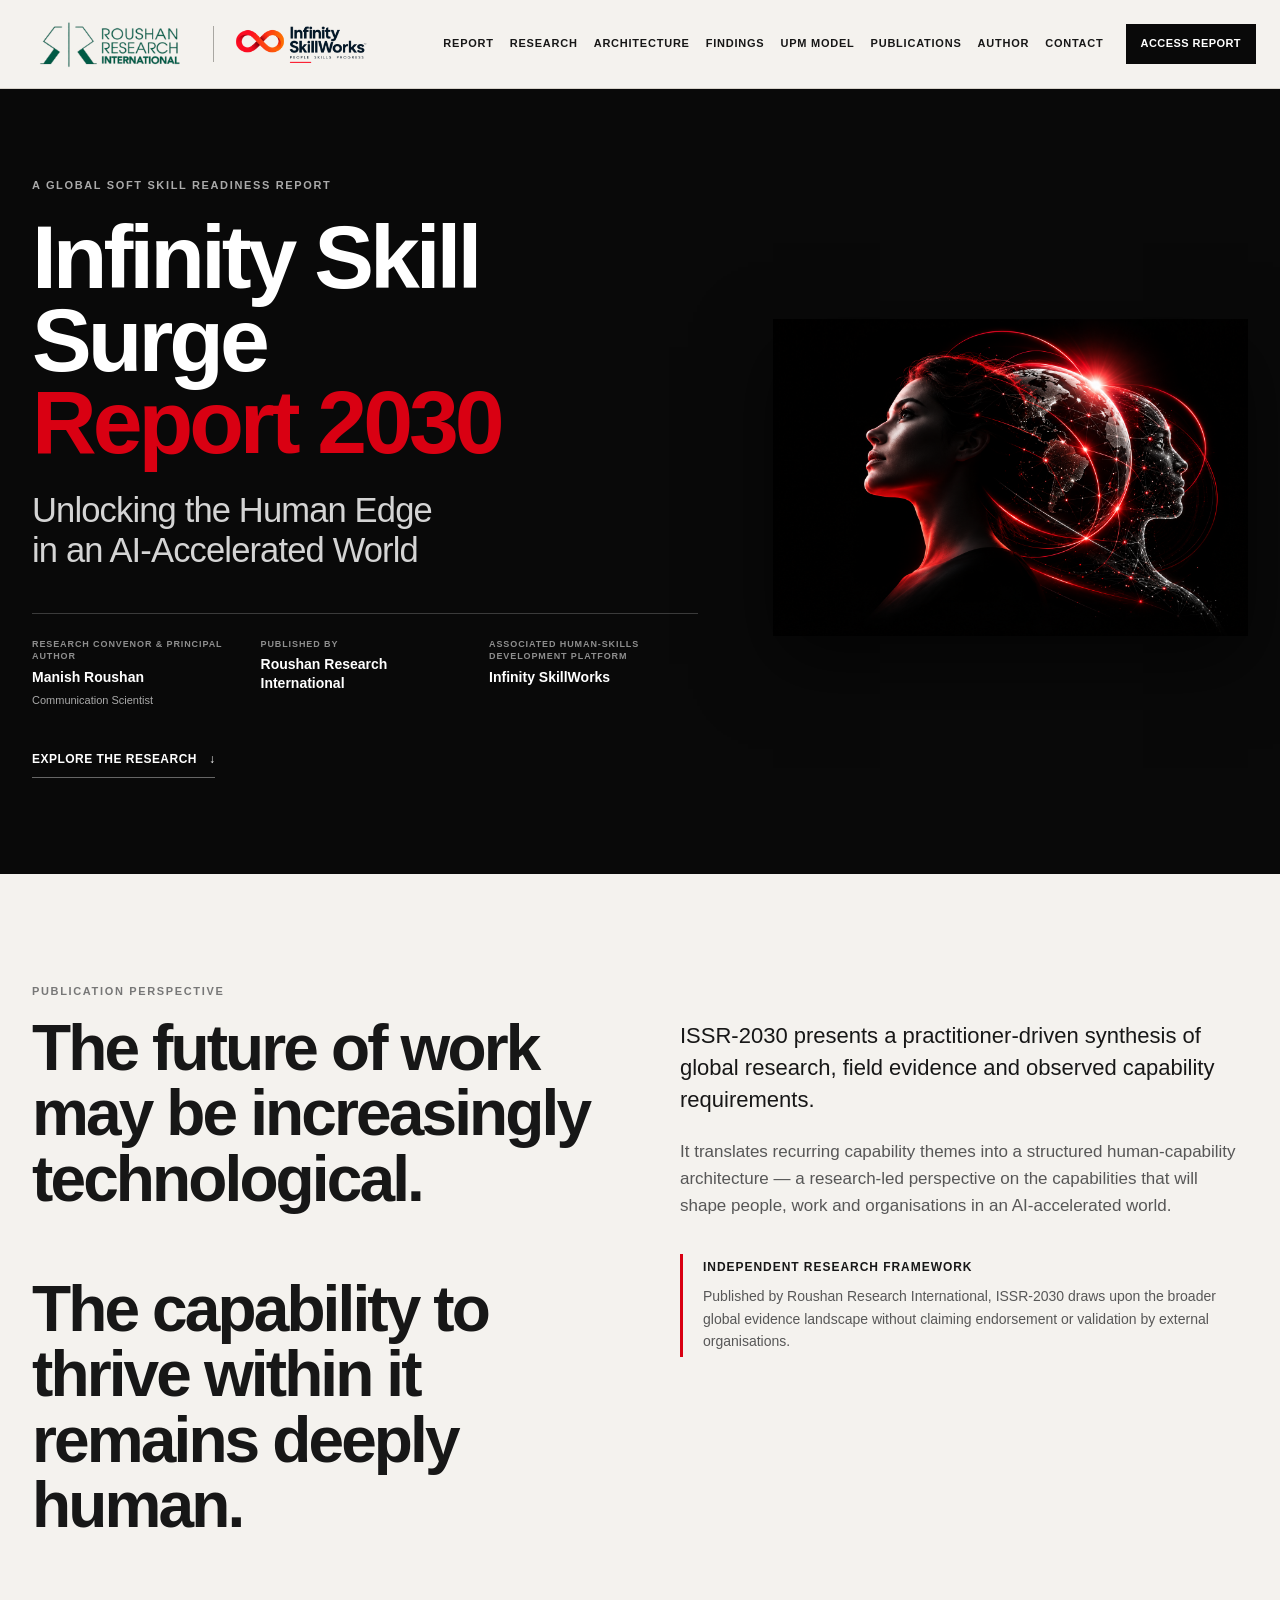
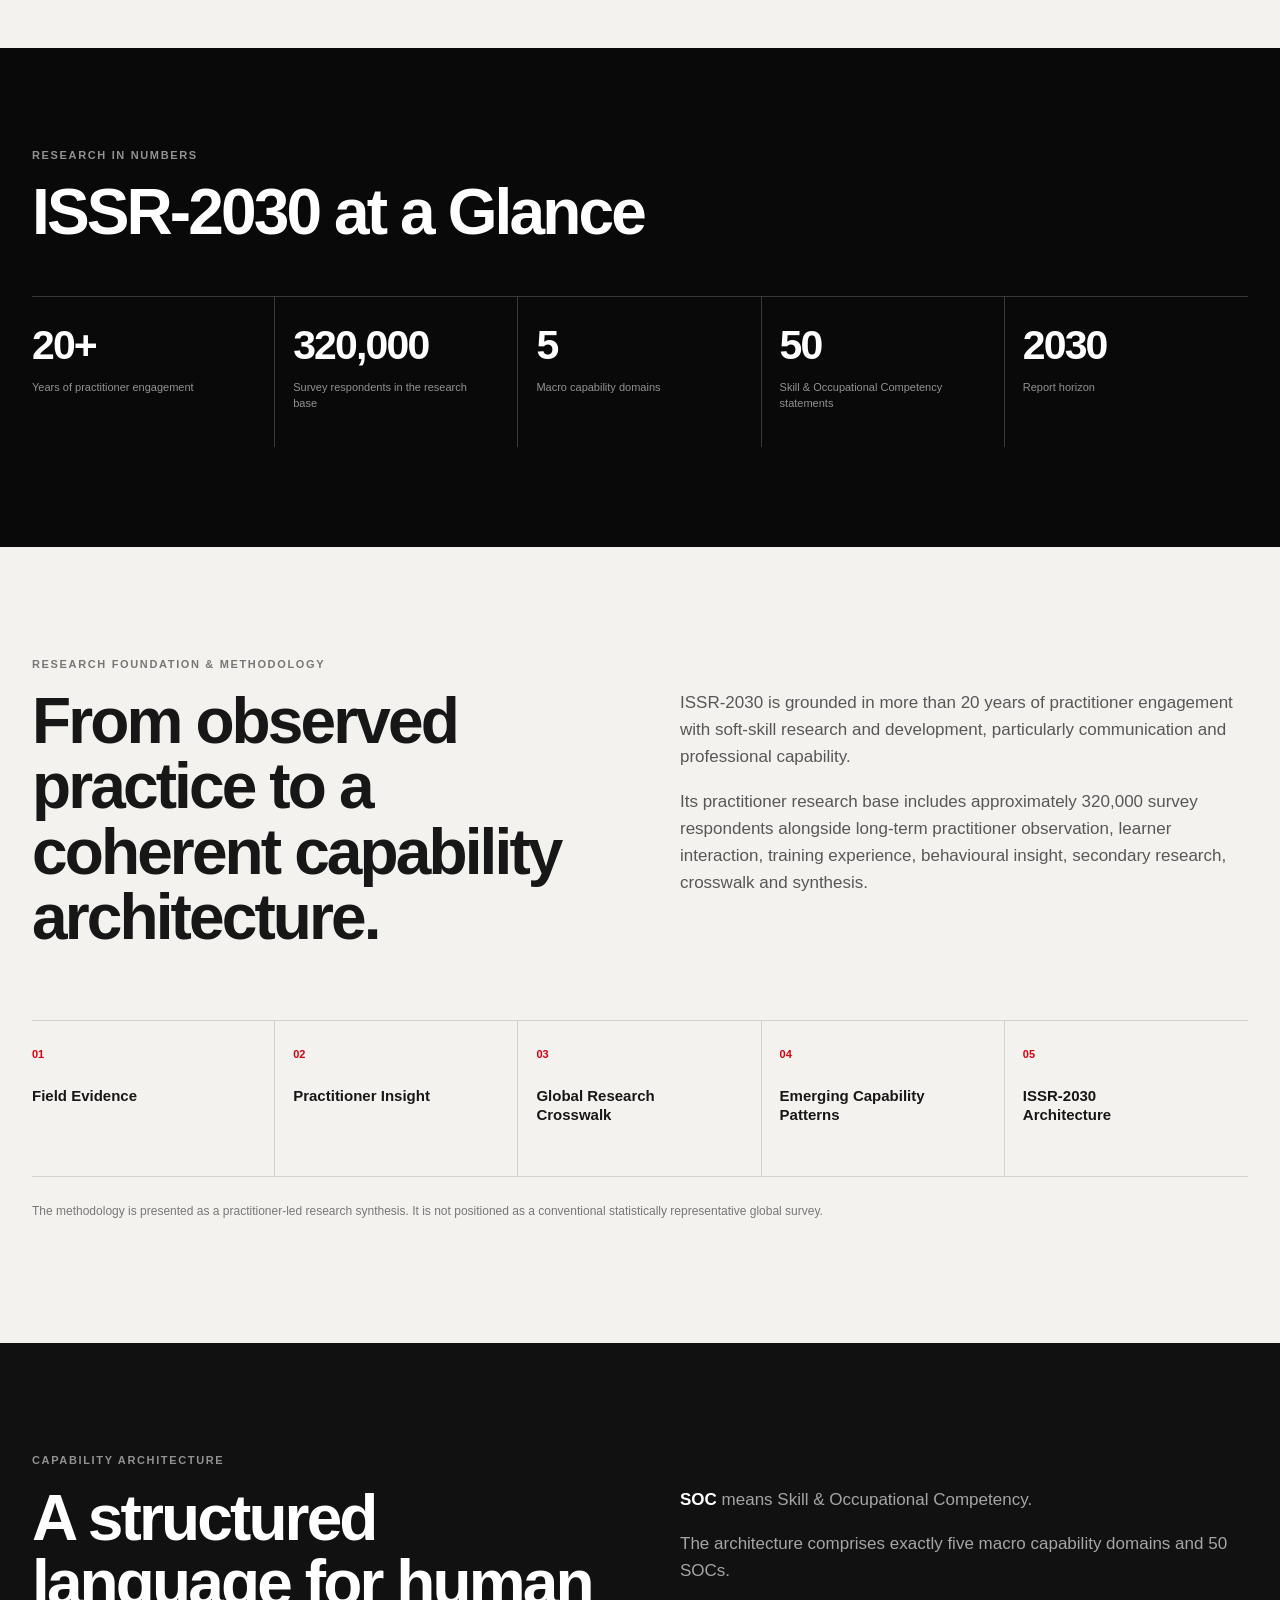
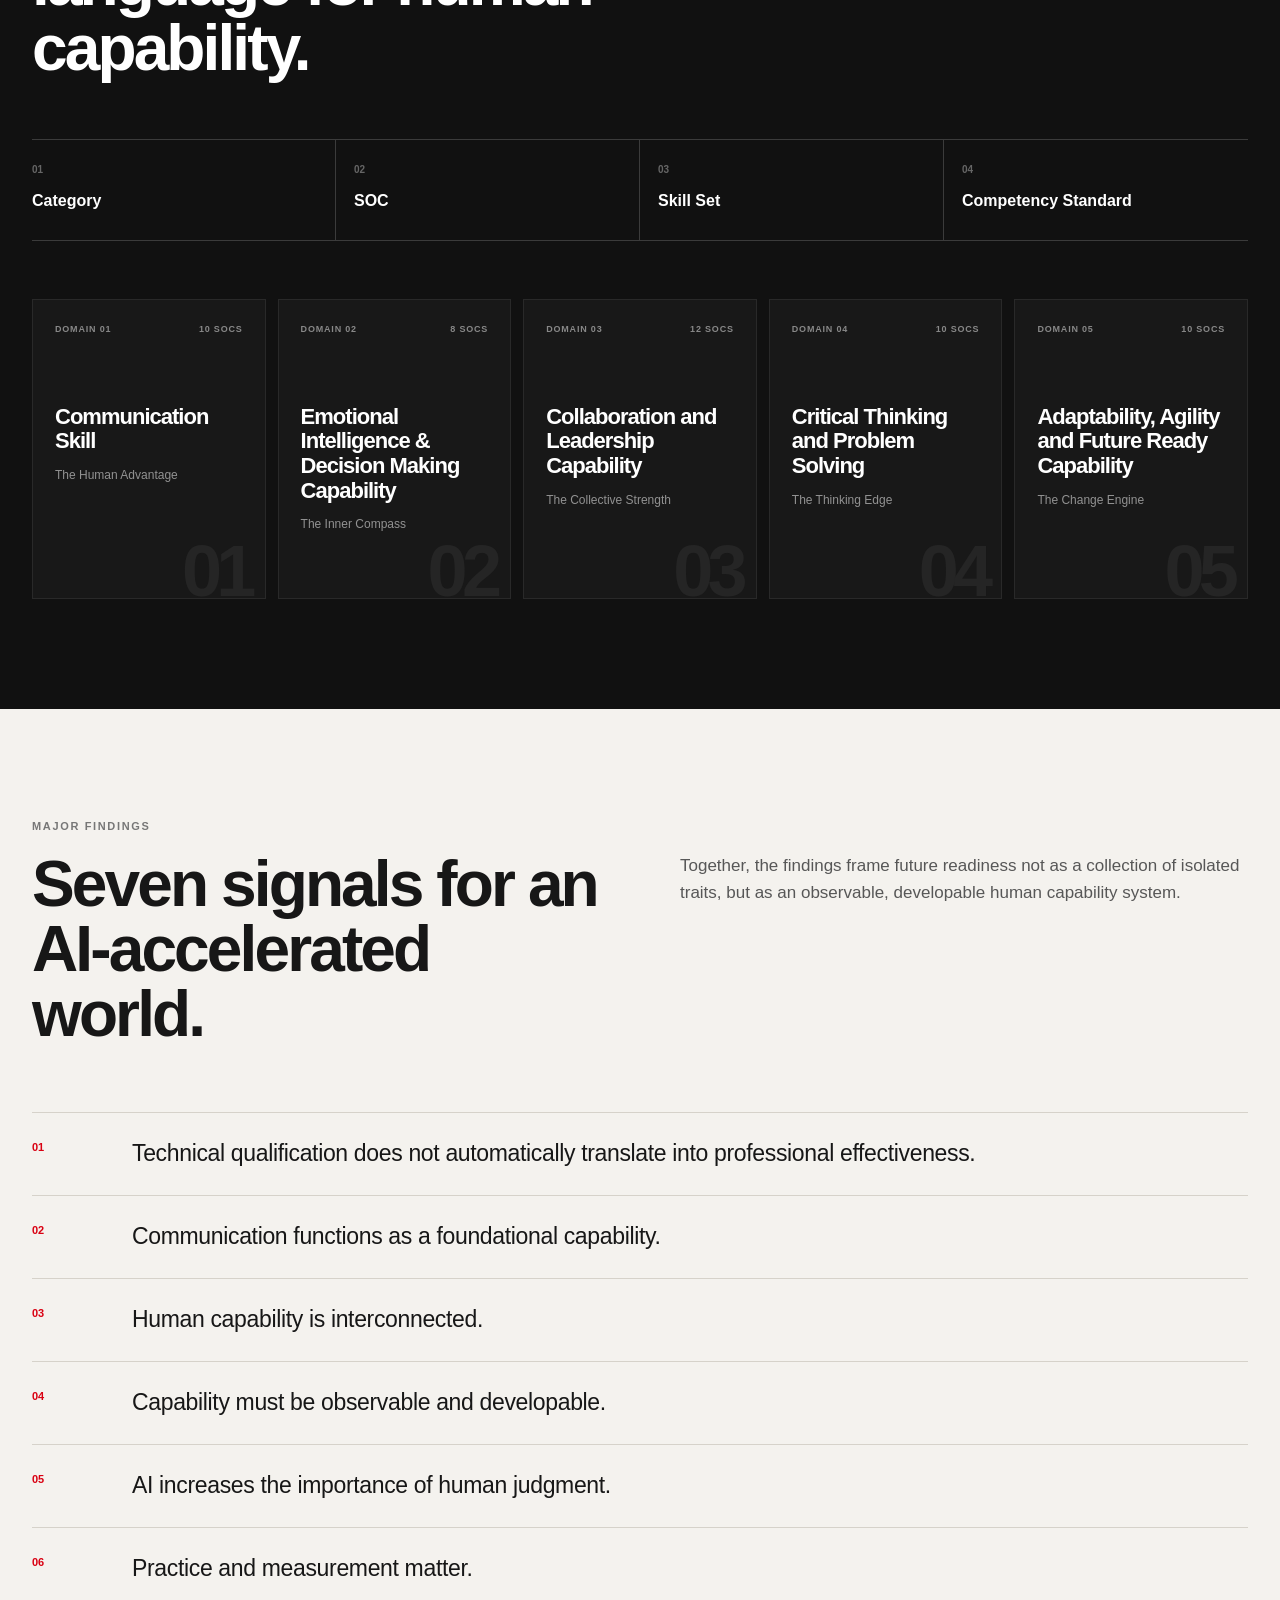
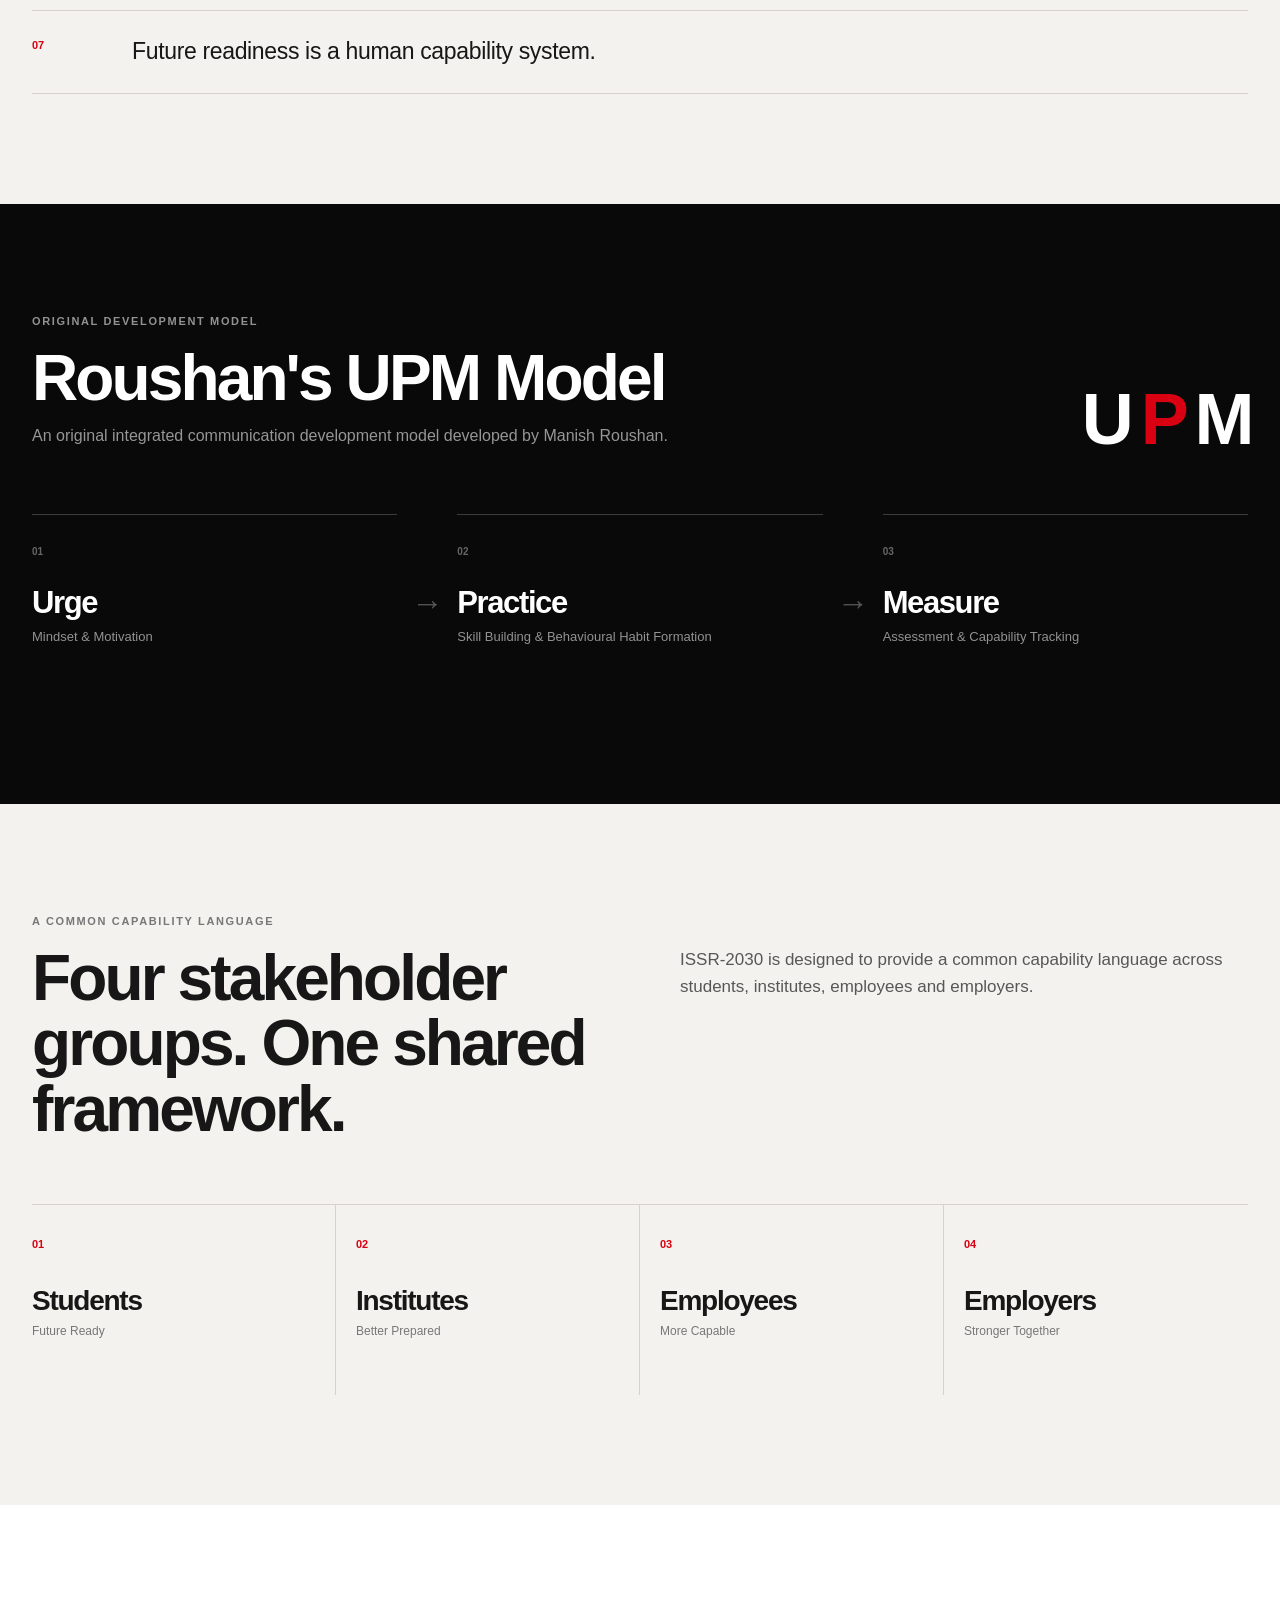
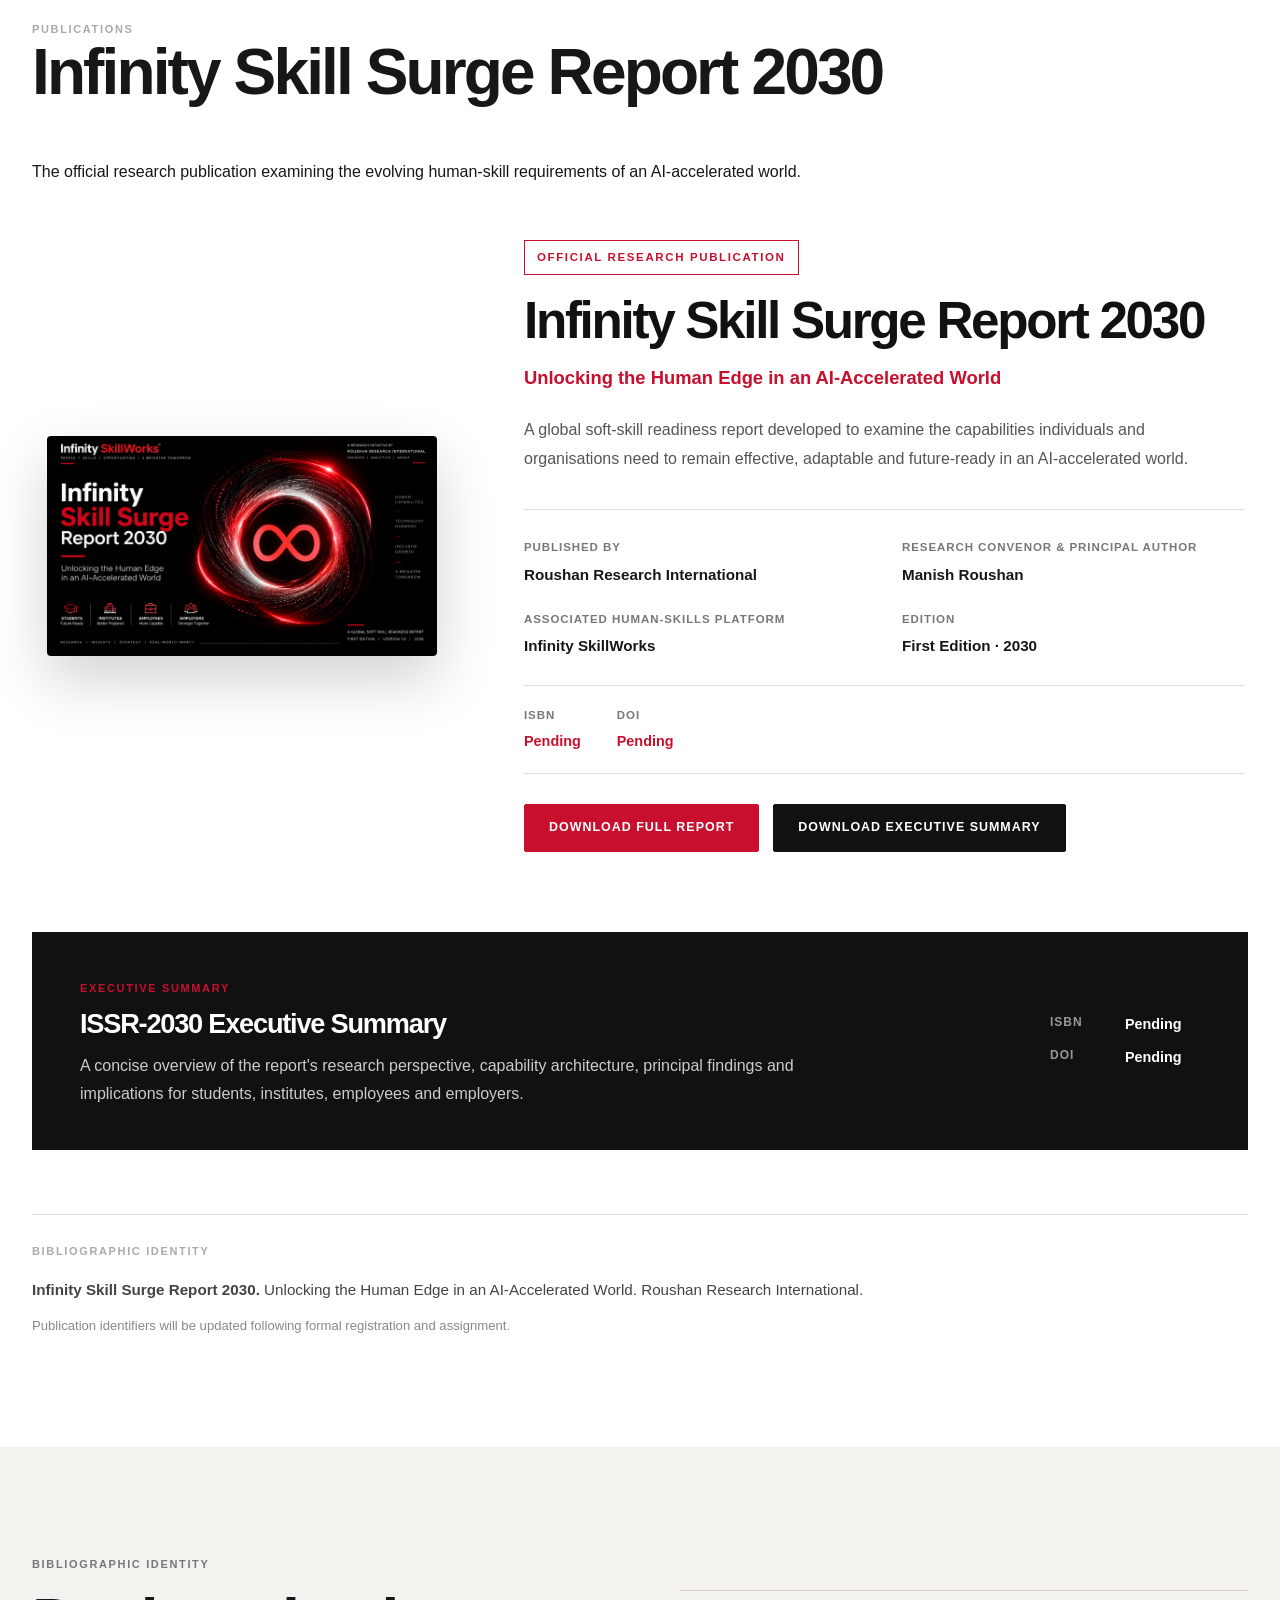
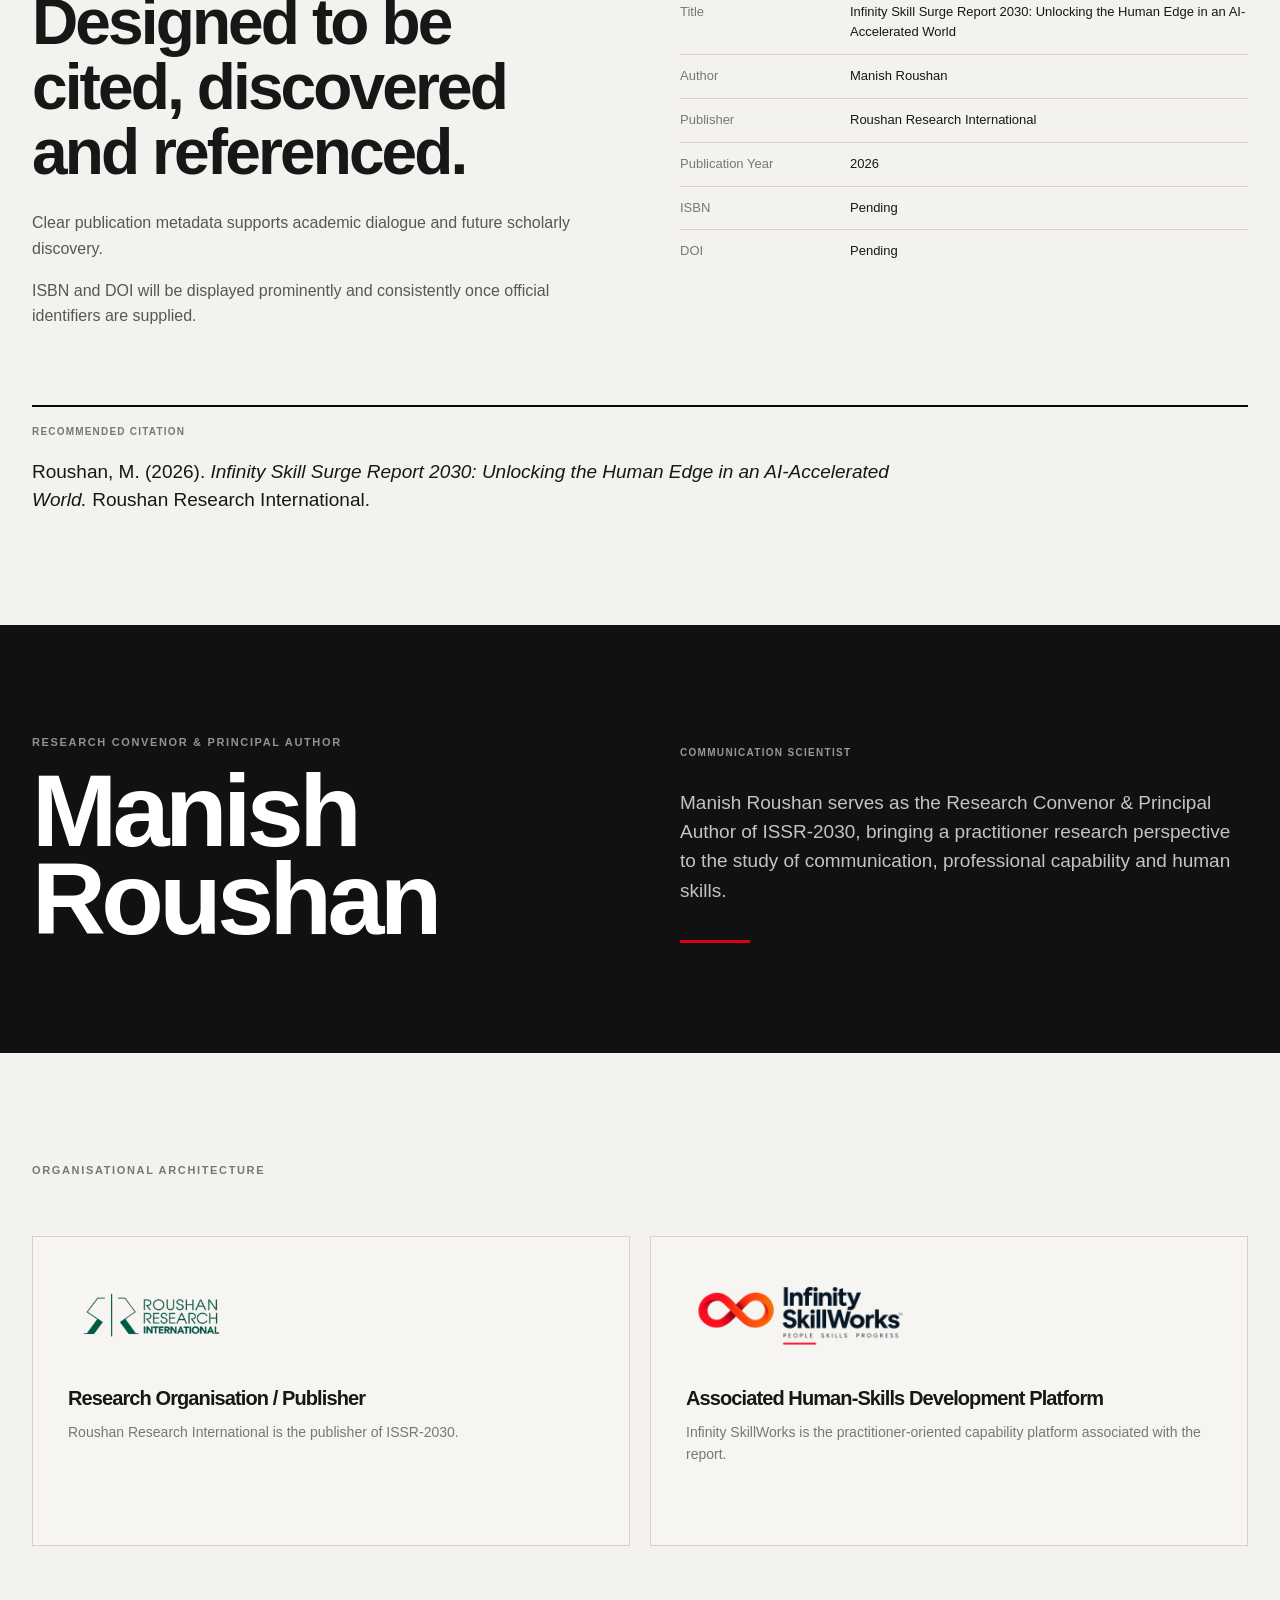
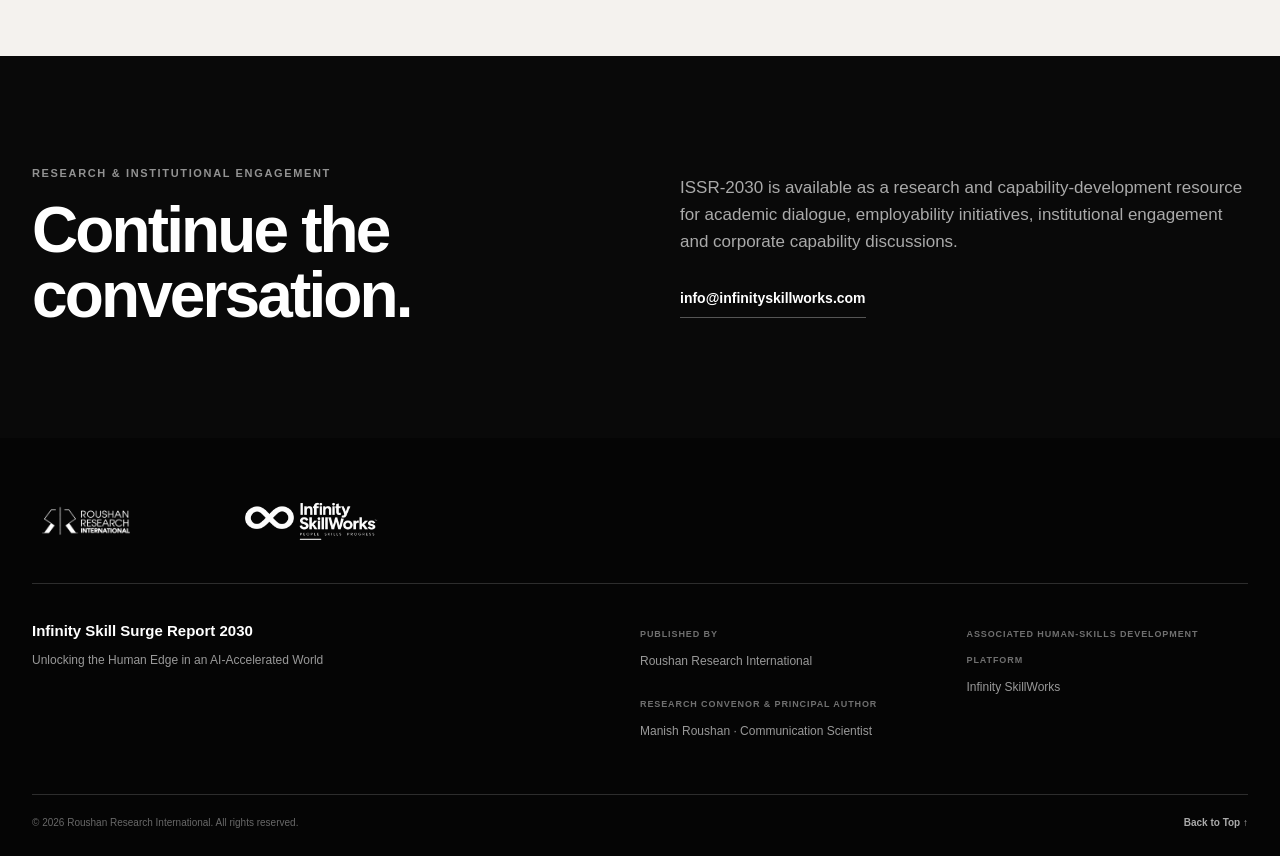
==== index.html @ 56e9a298 "Add files via upload" ====
<!DOCTYPE html>
<html lang="en">

<head>
    <meta charset="UTF-8">

    <meta name="viewport" content="width=device-width, initial-scale=1.0">

    <title>
        Infinity Skill Surge Report 2030 | Unlocking the Human Edge in an AI-Accelerated World
    </title>

    <meta
        name="description"
        content="Infinity Skill Surge Report 2030 — Unlocking the Human Edge in an AI-Accelerated World. Published by Roushan Research International."
    >

    <meta
        name="keywords"
        content="Infinity Skill Surge Report 2030, ISSR 2030, soft skills, human skills, future of work, communication skills, employability, Roushan Research International, Manish Roushan"
    >

    <meta name="author" content="Manish Roushan">
    <meta name="publisher" content="Roushan Research International">

    <!-- Canonical Publication URL -->
    <link rel="canonical" href="https://issr.rrihub.com/">

    <!-- Open Graph -->
    <meta property="og:type" content="article">

    <meta
        property="og:title"
        content="Infinity Skill Surge Report 2030"
    >

    <meta
        property="og:description"
        content="Unlocking the Human Edge in an AI-Accelerated World."
    >

    <meta
        property="og:url"
        content="https://issr.rrihub.com/"
    >

    <meta
        property="og:site_name"
        content="Infinity Skill Surge Report 2030"
    >

    <!-- Citation Metadata -->
    <meta
        name="citation_title"
        content="Infinity Skill Surge Report 2030: Unlocking the Human Edge in an AI-Accelerated World"
    >

    <meta
        name="citation_author"
        content="Roushan, Manish"
    >

    <meta
        name="citation_publisher"
        content="Roushan Research International"
    >

    <meta
        name="citation_publication_date"
        content="2026"
    >

    <meta
        name="citation_language"
        content="en"
    >

    <!-- Favicon -->
    <link rel="icon" href="favicon.png" type="image/png">

    <!-- Main stylesheet — will be created separately -->
    <link rel="stylesheet" href="styles.css">

    <!-- Schema.org Publication Metadata -->
    <script type="application/ld+json">

    {
        "@context": "https://schema.org",

        "@type": "Report",

        "name": "Infinity Skill Surge Report 2030",

        "alternateName": "ISSR-2030",

        "headline":
            "Infinity Skill Surge Report 2030: Unlocking the Human Edge in an AI-Accelerated World",

        "description":
            "A research-led perspective on the human capabilities shaping people, work and organisations in an AI-accelerated world.",

        "author": {
            "@type": "Person",
            "name": "Manish Roushan",
            "jobTitle": "Communication Scientist"
        },

        "publisher": {
            "@type": "Organization",
            "name": "Roushan Research International"
        },

        "datePublished": "2026",

        "inLanguage": "en",

        "url": "https://issr.rrihub.com/",

        "about": [
            "Human capability",
            "Soft skills",
            "Communication skills",
            "Future of work",
            "Employability",
            "Artificial intelligence",
            "Workforce capability"
        ]
    }

    </script>

</head>


<body>


<!-- =========================================================
     SITE HEADER
========================================================= -->

<header class="site-header">

    <div class="header-container">

        <!-- Brand -->
        <a href="#report" class="brand-lockup">

            <img
                src="assets/RRI-Logo.png"
                alt="Roushan Research International"
                class="brand-logo rri-logo"
            >

            <span class="brand-divider"></span>

            <img
                src="assets/Infinity-SkillWorks-Logo.png"
                alt="Infinity SkillWorks"
                class="brand-logo skillworks-logo"
            >

        </a>


        <!-- Desktop Navigation -->
        <nav class="main-navigation" aria-label="Primary navigation">

            <a href="#report">Report</a>

            <a href="#research">Research</a>

            <a href="#architecture">Architecture</a>

            <a href="#findings">Findings</a>

            <a href="#upm">UPM Model</a>

            <a href="#publications">Publications</a>

            <a href="#author">Author</a>

            <a href="#contact">Contact</a>

        </nav>


        <!-- Primary CTA -->
        <a
            href="#publications"
            class="header-button"
        >
            Access Report
        </a>


        <!-- Mobile Menu Button -->
        <button
            class="mobile-menu-button"
            type="button"
            aria-label="Open navigation"
            aria-expanded="false"
        >
            ☰
        </button>

    </div>


    <!-- Mobile Navigation -->
    <nav
        class="mobile-navigation"
        aria-label="Mobile navigation"
    >

        <a href="#report">Report</a>

        <a href="#research">Research</a>

        <a href="#architecture">Architecture</a>

        <a href="#findings">Findings</a>

        <a href="#upm">UPM Model</a>

        <a href="#publications">Publications</a>

        <a href="#author">Author</a>

        <a href="#contact">Contact</a>

    </nav>

</header>



<!-- =========================================================
     MAIN CONTENT
========================================================= -->

<main>


<!-- =========================================================
     HERO / REPORT INTRODUCTION
========================================================= -->

<section
    id="report"
    class="hero-section"
>

    <div class="container hero-container">


        <div class="hero-content">


            <p class="eyebrow">
                A Global Soft Skill Readiness Report
            </p>


            <h1>

                Infinity Skill Surge

                <span>
                    Report 2030
                </span>

            </h1>


            <p class="hero-subtitle">

                Unlocking the Human Edge
                <br>
                in an AI-Accelerated World

            </p>


            <div class="hero-information">


                <div class="hero-information-item">

                    <span>
                        Research Convenor &amp; Principal Author
                    </span>

                    <strong>
                        Manish Roushan
                    </strong>

                    <em>
                        Communication Scientist
                    </em>

                </div>


                <div class="hero-information-item">

                    <span>
                        Published by
                    </span>

                    <strong>
                        Roushan Research International
                    </strong>

                </div>


                <div class="hero-information-item">

                    <span>
                        Associated Human-Skills Development Platform
                    </span>

                    <strong>
                        Infinity SkillWorks
                    </strong>

                </div>


            </div>


            <a
                href="#abstract"
                class="hero-link"
            >
                Explore the Research
                <span>↓</span>
            </a>


        </div>


        <!-- Official Report Cover -->

        <figure class="hero-cover">

            <img 
            src="assets/ISSR-Hero-Visual.png"
            alt="Human and artificial intelligence connected through a global digital network">

            

        </figure>


    </div>

</section>



<!-- =========================================================
     PUBLICATION ABSTRACT
========================================================= -->

<section
    id="abstract"
    class="abstract-section"
>

    <div class="container">


        <p class="section-label">
            Publication Perspective
        </p>


        <div class="two-column-layout">


            <div>

                <h2>

                    The future of work may be increasingly
                    technological.

                    <br><br>

                    The capability to thrive within it
                    remains deeply human.

                </h2>

            </div>


            <div>

                <p class="lead">

                    ISSR-2030 presents a practitioner-driven
                    synthesis of global research, field evidence
                    and observed capability requirements.

                </p>


                <p>

                    It translates recurring capability themes
                    into a structured human-capability architecture —
                    a research-led perspective on the capabilities
                    that will shape people, work and organisations
                    in an AI-accelerated world.

                </p>


                <div class="independence-note">

                    <strong>
                        Independent Research Framework
                    </strong>

                    <p>

                        Published by Roushan Research International,
                        ISSR-2030 draws upon the broader global
                        evidence landscape without claiming
                        endorsement or validation by external
                        organisations.

                    </p>

                </div>


            </div>


        </div>

    </div>

</section>



<!-- =========================================================
     RESEARCH IN NUMBERS
========================================================= -->

<section class="numbers-section">

    <div class="container">


        <p class="section-label light">
            Research in Numbers
        </p>


        <h2>
            ISSR-2030 at a Glance
        </h2>


        <div class="numbers-grid">


            <div class="number-card">

                <strong>
                    20+
                </strong>

                <span>
                    Years of practitioner engagement
                </span>

            </div>


            <div class="number-card">

                <strong>
                    320,000
                </strong>

                <span>
                    Survey respondents in the research base
                </span>

            </div>


            <div class="number-card">

                <strong>
                    5
                </strong>

                <span>
                    Macro capability domains
                </span>

            </div>


            <div class="number-card">

                <strong>
                    50
                </strong>

                <span>
                    Skill &amp; Occupational Competency statements
                </span>

            </div>


            <div class="number-card">

                <strong>
                    2030
                </strong>

                <span>
                    Report horizon
                </span>

            </div>


        </div>

    </div>

</section>



<!-- =========================================================
     RESEARCH & METHODOLOGY
========================================================= -->

<section
    id="research"
    class="research-section"
>

    <div class="container">


        <p class="section-label">
            Research Foundation &amp; Methodology
        </p>


        <div class="two-column-layout">


            <div>

                <h2>

                    From observed practice
                    to a coherent
                    capability architecture.

                </h2>

            </div>


            <div>

                <p>

                    ISSR-2030 is grounded in more than 20 years
                    of practitioner engagement with soft-skill
                    research and development, particularly
                    communication and professional capability.

                </p>


                <p>

                    Its practitioner research base includes
                    approximately 320,000 survey respondents
                    alongside long-term practitioner observation,
                    learner interaction, training experience,
                    behavioural insight, secondary research,
                    crosswalk and synthesis.

                </p>

            </div>


        </div>


        <!-- Methodology Flow -->

        <ol class="methodology-flow">


            <li>

                <span>01</span>

                <strong>
                    Field Evidence
                </strong>

            </li>


            <li>

                <span>02</span>

                <strong>
                    Practitioner Insight
                </strong>

            </li>


            <li>

                <span>03</span>

                <strong>
                    Global Research Crosswalk
                </strong>

            </li>


            <li>

                <span>04</span>

                <strong>
                    Emerging Capability Patterns
                </strong>

            </li>


            <li>

                <span>05</span>

                <strong>
                    ISSR-2030 Architecture
                </strong>

            </li>


        </ol>


        <p class="methodology-note">

            The methodology is presented as a practitioner-led
            research synthesis. It is not positioned as a
            conventional statistically representative global survey.

        </p>


    </div>

</section>



<!-- =========================================================
     CAPABILITY ARCHITECTURE
========================================================= -->

<section
    id="architecture"
    class="architecture-section"
>

    <div class="container">


        <p class="section-label light">
            Capability Architecture
        </p>


        <div class="architecture-introduction">


            <div>

                <h2>
                    A structured language
                    for human capability.
                </h2>

            </div>


            <div>

                <p>

                    <strong>SOC</strong> means
                    Skill &amp; Occupational Competency.

                </p>


                <p>

                    The architecture comprises exactly
                    five macro capability domains and
                    50 SOCs.

                </p>

            </div>


        </div>


        <!-- Architecture hierarchy -->

        <div class="architecture-chain">


            <div>

                <span>01</span>

                <strong>
                    Category
                </strong>

            </div>


            <div>

                <span>02</span>

                <strong>
                    SOC
                </strong>

            </div>


            <div>

                <span>03</span>

                <strong>
                    Skill Set
                </strong>

            </div>


            <div>

                <span>04</span>

                <strong>
                    Competency Standard
                </strong>

            </div>


        </div>



        <!-- Five Macro Domains -->

        <div class="domain-grid">


            <article class="domain-card">

                <div class="domain-header">

                    <span>
                        Domain 01
                    </span>

                    <strong>
                        10 SOCs
                    </strong>

                </div>


                <h3>
                    Communication Skill
                </h3>


                <p>
                    The Human Advantage
                </p>


                <span class="domain-number">
                    01
                </span>

            </article>



            <article class="domain-card">

                <div class="domain-header">

                    <span>
                        Domain 02
                    </span>

                    <strong>
                        8 SOCs
                    </strong>

                </div>


                <h3>
                    Emotional Intelligence
                    &amp; Decision Making Capability
                </h3>


                <p>
                    The Inner Compass
                </p>


                <span class="domain-number">
                    02
                </span>

            </article>



            <article class="domain-card">

                <div class="domain-header">

                    <span>
                        Domain 03
                    </span>

                    <strong>
                        12 SOCs
                    </strong>

                </div>


                <h3>
                    Collaboration and
                    Leadership Capability
                </h3>


                <p>
                    The Collective Strength
                </p>


                <span class="domain-number">
                    03
                </span>

            </article>



            <article class="domain-card">

                <div class="domain-header">

                    <span>
                        Domain 04
                    </span>

                    <strong>
                        10 SOCs
                    </strong>

                </div>


                <h3>
                    Critical Thinking
                    and Problem Solving
                </h3>


                <p>
                    The Thinking Edge
                </p>


                <span class="domain-number">
                    04
                </span>

            </article>



            <article class="domain-card">

                <div class="domain-header">

                    <span>
                        Domain 05
                    </span>

                    <strong>
                        10 SOCs
                    </strong>

                </div>


                <h3>
                    Adaptability, Agility
                    and Future Ready Capability
                </h3>


                <p>
                    The Change Engine
                </p>


                <span class="domain-number">
                    05
                </span>

            </article>


        </div>


    </div>

</section>



<!-- =========================================================
     MAJOR FINDINGS
========================================================= -->

<section
    id="findings"
    class="findings-section"
>

    <div class="container">


        <p class="section-label">
            Major Findings
        </p>


        <div class="two-column-layout">


            <div>

                <h2>
                    Seven signals for
                    an AI-accelerated world.
                </h2>

            </div>


            <div>

                <p>

                    Together, the findings frame future readiness
                    not as a collection of isolated traits, but
                    as an observable, developable human capability
                    system.

                </p>

            </div>


        </div>


        <ol class="findings-list">


            <li>

                <span>01</span>

                <p>
                    Technical qualification does not automatically
                    translate into professional effectiveness.
                </p>

            </li>


            <li>

                <span>02</span>

                <p>
                    Communication functions as a foundational
                    capability.
                </p>

            </li>


            <li>

                <span>03</span>

                <p>
                    Human capability is interconnected.
                </p>

            </li>


            <li>

                <span>04</span>

                <p>
                    Capability must be observable and developable.
                </p>

            </li>


            <li>

                <span>05</span>

                <p>
                    AI increases the importance of human judgment.
                </p>

            </li>


            <li>

                <span>06</span>

                <p>
                    Practice and measurement matter.
                </p>

            </li>


            <li>

                <span>07</span>

                <p>
                    Future readiness is a human capability system.
                </p>

            </li>


        </ol>


    </div>

</section>



<!-- =========================================================
     ROUSHAN'S UPM MODEL
========================================================= -->

<section
    id="upm"
    class="upm-section"
>

    <div class="container">


        <p class="section-label light">
            Original Development Model
        </p>


        <div class="upm-heading">


            <div>

                <h2>
                    Roushan's UPM Model
                </h2>


                <p>

                    An original integrated communication
                    development model developed by
                    Manish Roushan.

                </p>

            </div>


            <div class="upm-wordmark">

                U
                <span>P</span>
                M

            </div>


        </div>


        <div class="upm-flow">


            <article class="upm-step">

                <span>01</span>

                <h3>
                    Urge
                </h3>

                <p>
                    Mindset &amp; Motivation
                </p>

            </article>


            <div class="upm-arrow">
                →
            </div>


            <article class="upm-step">

                <span>02</span>

                <h3>
                    Practice
                </h3>

                <p>
                    Skill Building &amp;
                    Behavioural Habit Formation
                </p>

            </article>


            <div class="upm-arrow">
                →
            </div>


            <article class="upm-step">

                <span>03</span>

                <h3>
                    Measure
                </h3>

                <p>
                    Assessment &amp;
                    Capability Tracking
                </p>

            </article>


        </div>


    </div>

</section>



<!-- =========================================================
     STAKEHOLDER GROUPS
========================================================= -->

<section class="stakeholder-section">

    <div class="container">


        <p class="section-label">
            A Common Capability Language
        </p>


        <div class="two-column-layout">


            <div>

                <h2>
                    Four stakeholder groups.
                    One shared framework.
                </h2>

            </div>


            <div>

                <p>

                    ISSR-2030 is designed to provide a common
                    capability language across students,
                    institutes, employees and employers.

                </p>

            </div>


        </div>


        <div class="stakeholder-grid">


            <div>

                <span>01</span>

                <h3>
                    Students
                </h3>

                <p>
                    Future Ready
                </p>

            </div>


            <div>

                <span>02</span>

                <h3>
                    Institutes
                </h3>

                <p>
                    Better Prepared
                </p>

            </div>


            <div>

                <span>03</span>

                <h3>
                    Employees
                </h3>

                <p>
                    More Capable
                </p>

            </div>


            <div>

                <span>04</span>

                <h3>
                    Employers
                </h3>

                <p>
                    Stronger Together
                </p>

            </div>


        </div>


    </div>

</section>



<!-- =========================================================
     PUBLICATIONS
========================================================= -->

<section class="section publications-section" id="publications">
    <div class="container">

        <div class="section-heading">
            <span class="eyebrow">PUBLICATIONS</span>
            <h2>Infinity Skill Surge Report 2030</h2>
            <p class="section-intro">
                The official research publication examining the evolving human-skill
                requirements of an AI-accelerated world.
            </p>
        </div>

        <div class="publication-feature">

            <!-- Official Report Cover -->
            <div class="publication-cover">
                <img
                    src="assets/Infinity-Skill-Surge-Report-2030-Cover.png"
                    alt="Infinity Skill Surge Report 2030 official publication cover"
                >
            </div>

            <!-- Publication Information -->
            <div class="publication-details">

                <span class="publication-status">
                    OFFICIAL RESEARCH PUBLICATION
                </span>

                <h3>
                    Infinity Skill Surge Report 2030
                </h3>

                <p class="publication-subtitle">
                    Unlocking the Human Edge in an AI-Accelerated World
                </p>

                <p>
                    A global soft-skill readiness report developed to examine
                    the capabilities individuals and organisations need to remain
                    effective, adaptable and future-ready in an AI-accelerated
                    world.
                </p>

                <div class="publication-meta">

                    <div class="publication-meta-item">
                        <span>Published by</span>
                        <strong>Roushan Research International</strong>
                    </div>

                    <div class="publication-meta-item">
                        <span>Research Convenor &amp; Principal Author</span>
                        <strong>Manish Roushan</strong>
                    </div>

                    <div class="publication-meta-item">
                        <span>Associated Human-Skills Platform</span>
                        <strong>Infinity SkillWorks</strong>
                    </div>

                    <div class="publication-meta-item">
                        <span>Edition</span>
                        <strong>First Edition · 2030</strong>
                    </div>

                </div>

                <div class="publication-identifiers">

                    <div>
                        <span>ISBN</span>
                        <strong>Pending</strong>
                    </div>

                    <div>
                        <span>DOI</span>
                        <strong>Pending</strong>
                    </div>

                </div>

                <div class="publication-actions">

                 <a href="full-report-request.html" class="btn btn-primary">
                   DOWNLOAD FULL REPORT
              </a>

                 <a href="executive-summary-access.html" class="btn btn-secondary">
                  DOWNLOAD EXECUTIVE SUMMARY
               </a>

            </div>

            </div>

        </div>

        <!-- Executive Summary -->
        <div class="publication-secondary">

            <div>
                <span class="eyebrow">EXECUTIVE SUMMARY</span>
                <h3>ISSR-2030 Executive Summary</h3>
                <p>
                    A concise overview of the report's research perspective,
                    capability architecture, principal findings and implications
                    for students, institutes, employees and employers.
                </p>
            </div>

            <div class="publication-secondary-meta">
                <span>ISBN</span>
                <strong>Pending</strong>

                <span>DOI</span>
                <strong>Pending</strong>
            </div>

        </div>

        <!-- Bibliographic Identity -->
        <div class="bibliographic-identity">

            <span class="eyebrow">BIBLIOGRAPHIC IDENTITY</span>

            <p>
                <strong>Infinity Skill Surge Report 2030.</strong>
                Unlocking the Human Edge in an AI-Accelerated World.
                Roushan Research International.
            </p>

            <p class="bibliographic-note">
                Publication identifiers will be updated following formal
                registration and assignment.
            </p>

        </div>

    </div>
</section>



<!-- =========================================================
     BIBLIOGRAPHIC IDENTITY
========================================================= -->

<section
    class="bibliographic-section"
>

    <div class="container">


        <p class="section-label">
            Bibliographic Identity
        </p>


        <div class="two-column-layout">


            <div>

                <h2>
                    Designed to be cited,
                    discovered and referenced.
                </h2>


                <p>

                    Clear publication metadata supports academic
                    dialogue and future scholarly discovery.

                </p>


                <p>

                    ISBN and DOI will be displayed prominently
                    and consistently once official identifiers
                    are supplied.

                </p>

            </div>


            <div>


                <dl class="bibliographic-data">


                    <div>

                        <dt>
                            Title
                        </dt>

                        <dd>

                            Infinity Skill Surge Report 2030:
                            Unlocking the Human Edge in an
                            AI-Accelerated World

                        </dd>

                    </div>


                    <div>

                        <dt>
                            Author
                        </dt>

                        <dd>
                            Manish Roushan
                        </dd>

                    </div>


                    <div>

                        <dt>
                            Publisher
                        </dt>

                        <dd>
                            Roushan Research International
                        </dd>

                    </div>


                    <div>

                        <dt>
                            Publication Year
                        </dt>

                        <dd>
                            2026
                        </dd>

                    </div>


                    <div>

                        <dt>
                            ISBN
                        </dt>

                        <dd>
                            Pending
                        </dd>

                    </div>


                    <div>

                        <dt>
                            DOI
                        </dt>

                        <dd>
                            Pending
                        </dd>

                    </div>


                </dl>


            </div>


        </div>


        <!-- Recommended Citation -->

        <figure class="citation-block">

            <figcaption>
                Recommended Citation
            </figcaption>


            <blockquote>

                Roushan, M. (2026).
                <em>
                    Infinity Skill Surge Report 2030:
                    Unlocking the Human Edge in an
                    AI-Accelerated World.
                </em>
                Roushan Research International.

            </blockquote>

        </figure>


    </div>

</section>



<!-- =========================================================
     AUTHOR
========================================================= -->

<section
    id="author"
    class="author-section"
>

    <div class="container">


        <div class="author-layout">


            <div>

                <p class="section-label light">
                    Research Convenor &amp;
                    Principal Author
                </p>


                <h2>
                    Manish
                    <br>
                    Roushan
                </h2>

            </div>


            <div class="author-profile">

                <span>
                    Communication Scientist
                </span>


                <p>

                    Manish Roushan serves as the Research
                    Convenor &amp; Principal Author of ISSR-2030,
                    bringing a practitioner research perspective
                    to the study of communication, professional
                    capability and human skills.

                </p>


                <div class="author-rule"></div>

            </div>


        </div>


    </div>

</section>



<!-- =========================================================
     ORGANISATIONAL ARCHITECTURE
========================================================= -->

<section
    class="organisations-section"
>

    <div class="container">


        <p class="section-label">
            Organisational Architecture
        </p>


        <div class="organisation-grid">


            <article class="organisation-card">


                <img
                    src="assets/RRI-Logo.png"
                    alt="Roushan Research International"
                >


                <h3>
                    Research Organisation / Publisher
                </h3>


                <p>

                    Roushan Research International is
                    the publisher of ISSR-2030.

                </p>


            </article>



            <article class="organisation-card">


                <img
                    src="assets/Infinity-SkillWorks-Logo.png"
                    alt="Infinity SkillWorks"
                >


                <h3>
                    Associated Human-Skills
                    Development Platform
                </h3>


                <p>

                    Infinity SkillWorks is the
                    practitioner-oriented capability
                    platform associated with the report.

                </p>


            </article>


        </div>


    </div>

</section>



<!-- =========================================================
     CONTACT
========================================================= -->

<section
    id="contact"
    class="contact-section"
>

    <div class="container">


        <div class="two-column-layout">


            <div>

                <p class="section-label light">
                    Research &amp;
                    Institutional Engagement
                </p>


                <h2>
                    Continue the conversation.
                </h2>

            </div>


            <div>

                <p>

                    ISSR-2030 is available as a research
                    and capability-development resource
                    for academic dialogue, employability
                    initiatives, institutional engagement
                    and corporate capability discussions.

                </p>


                <a
                    href="mailto:info@infinityskillworks.com"
                    class="contact-email"
                >
                    info@infinityskillworks.com
                </a>

            </div>


        </div>


    </div>

</section>


</main>



<!-- =========================================================
     FOOTER
========================================================= -->

<footer class="site-footer">

    <div class="container">


        <div class="footer-logos">


            <img
                src="assets/RRI-Logo-white.png"
                alt="Roushan Research International"
            >


            <img
                src="assets/Infinity-SkillWorks-Logo-white.png"
                alt="Infinity SkillWorks"
            >


        </div>


        <div class="footer-grid">


            <div>

                <strong>
                    Infinity Skill Surge Report 2030
                </strong>


                <p>
                    Unlocking the Human Edge in an
                    AI-Accelerated World
                </p>

            </div>


            <div>

                <span>
                    Published by
                </span>


                <p>
                    Roushan Research International
                </p>


                <span>
                    Research Convenor &amp;
                    Principal Author
                </span>


                <p>
                    Manish Roushan ·
                    Communication Scientist
                </p>

            </div>


            <div>

                <span>
                    Associated Human-Skills
                    Development Platform
                </span>


                <p>
                    Infinity SkillWorks
                </p>

            </div>


        </div>


        <div class="footer-bottom">


            <span>
                © 2026 Roushan Research International.
                All rights reserved.
            </span>


            <a href="#report">
                Back to Top ↑
            </a>


        </div>


    </div>

</footer>



<!-- =========================================================
     MINIMAL NAVIGATION SCRIPT
========================================================= -->

<script src="script.js"></script>


</body>

</html>
---- styles.css ----
/* ============================================================
   INFINITY SKILL SURGE REPORT 2030
   ISSR-2030
   Standalone Publication Website
   ============================================================ */


/* ============================================================
   01. DESIGN TOKENS
   ============================================================ */

:root {

    --black: #090909;
    --near-black: #111111;
    --charcoal: #181818;

    --white: #ffffff;
    --paper: #f4f2ee;
    --paper-dark: #ebe8e2;

    --red: #d90012;
    --red-dark: #b80010;

    --text: #171717;
    --text-soft: #575757;
    --text-muted: #777777;

    --line: #d6d2ca;
    --line-dark: #3a3a3a;

    --max-width: 1240px;

    --header-height: 82px;

    --transition:
        180ms ease;

}


/* ============================================================
   02. RESET
   ============================================================ */

*,
*::before,
*::after {

    box-sizing: border-box;

}


html {

    margin: 0;
    padding: 0;

    scroll-behavior: smooth;

    scroll-padding-top:
        calc(var(--header-height) + 20px);

}


body {

    margin: 0;
    padding: 0;

    background:
        var(--paper);

    color:
        var(--text);

    font-family:
        Arial,
        Helvetica,
        sans-serif;

    font-size:
        16px;

    line-height:
        1.6;

    -webkit-font-smoothing:
        antialiased;

    text-rendering:
        optimizeLegibility;

}


img {

    max-width: 100%;

    height: auto;

    display: block;

}


a {

    color:
        inherit;

}


button,
input,
textarea,
select {

    font:
        inherit;

}


button {

    cursor:
        pointer;

}


/* ============================================================
   03. GLOBAL CONTAINERS
   ============================================================ */

.container {

    width:
        min(
            var(--max-width),
            calc(100% - 64px)
        );

    margin:
        0 auto;

}


section {

    position:
        relative;

}


.two-column-layout {

    display:
        grid;

    grid-template-columns:
        minmax(0, 1fr)
        minmax(0, 1fr);

    gap:
        80px;

}


/* ============================================================
   04. TYPOGRAPHY
   ============================================================ */

h1,
h2,
h3,
h4 {

    margin-top:
        0;

    font-family:
        Arial,
        Helvetica,
        sans-serif;

    font-weight:
        700;

    letter-spacing:
        -0.045em;

}


h1 {

    font-size:
        clamp(
            52px,
            7vw,
            92px
        );

    line-height:
        0.92;

}


h2 {

    font-size:
        clamp(
            38px,
            5vw,
            66px
        );

    line-height:
        1.02;

}


h3 {

    font-size:
        26px;

    line-height:
        1.12;

}


p {

    margin-top:
        0;

}


.section-label {

    margin:
        0 0 18px;

    color:
        var(--text-muted);

    font-size:
        11px;

    font-weight:
        800;

    letter-spacing:
        0.15em;

    line-height:
        1.3;

    text-transform:
        uppercase;

}


.section-label.light {

    color:
        #929292;

}


.lead {

    font-size:
        22px !important;

    line-height:
        1.45;

    color:
        var(--text) !important;

}


/* ============================================================
   05. HEADER
   ============================================================ */

.site-header {

    position:
        sticky;

    top:
        0;

    z-index:
        1000;

    width:
        100%;

    background:
        rgba(
            244,
            242,
            238,
            0.97
        );

    border-bottom:
        1px solid var(--line);

    backdrop-filter:
        blur(14px);

    -webkit-backdrop-filter:
        blur(14px);

}


.header-container {

    width:
        min(
            1380px,
            calc(100% - 48px)
        );

    min-height:
        var(--header-height);

    margin:
        0 auto;

    display:
        flex;

    align-items:
        center;

    gap:
        22px;

}


.brand-lockup {

    display:
        flex;

    align-items:
        center;

    gap:
        14px;

    margin-right:
        auto;

    text-decoration:
        none;

}


.brand-logo {

    object-fit:
        contain;

}


.rri-logo {

    width:
        175px;

}


.skillworks-logo {

    width:
        145px;

}


.brand-divider {

    width:
        1px;

    height:
        36px;

    background:
        #a9a7a2;

}


.main-navigation {

    display:
        flex;

    align-items:
        center;

    gap:
        16px;

}


.main-navigation a {

    position:
        relative;

    padding:
        5px 0;

    color:
        var(--text);

    font-size:
        11px;

    font-weight:
        800;

    letter-spacing:
        0.07em;

    text-decoration:
        none;

    text-transform:
        uppercase;

}


.main-navigation a::after {

    content:
        "";

    position:
        absolute;

    left:
        0;

    bottom:
        0;

    width:
        0;

    height:
        1px;

    background:
        var(--red);

    transition:
        width var(--transition);

}


.main-navigation a:hover::after {

    width:
        100%;

}


.header-button {

    display:
        inline-flex;

    align-items:
        center;

    justify-content:
        center;

    padding:
        11px 15px;

    background:
        var(--black);

    color:
        var(--white);

    font-size:
        11px;

    font-weight:
        800;

    letter-spacing:
        0.04em;

    text-decoration:
        none;

    text-transform:
        uppercase;

    transition:
        background var(--transition);

}


.header-button:hover {

    background:
        var(--red);

}


.mobile-menu-button {

    display:
        none;

    width:
        42px;

    height:
        42px;

    border:
        0;

    background:
        transparent;

    color:
        var(--black);

    font-size:
        25px;

    line-height:
        1;

}


.mobile-navigation {

    display:
        none;

}


/* ============================================================
   06. HERO
   ============================================================ */

.hero-section {

    overflow:
        hidden;

    padding:
        88px 0 96px;

    background:
        var(--black);

    color:
        var(--white);

}


.hero-container {

    display:
        grid;

    grid-template-columns:
        minmax(0, 1.05fr)
        minmax(360px, 0.75fr);

    gap:
        75px;

    align-items:
        center;

}


.hero-content {

    min-width:
        0;

}


.eyebrow {

    margin:
        0 0 22px;

    color:
        #aaa;

    font-size:
        11px;

    font-weight:
        800;

    letter-spacing:
        0.15em;

    text-transform:
        uppercase;

}


.hero-content h1 {

    margin:
        0 0 28px;

    color:
        var(--white);

}


.hero-content h1 span {

    display:
        block;

    color:
        var(--red);

}


.hero-subtitle {

    margin:
        0 0 42px;

    color:
        #d4d4d4;

    font-size:
        clamp(
            22px,
            2.7vw,
            35px
        );

    line-height:
        1.15;

    letter-spacing:
        -0.025em;

}


.hero-information {

    display:
        grid;

    grid-template-columns:
        repeat(3, 1fr);

    gap:
        20px;

    padding:
        24px 0 0;

    border-top:
        1px solid #3b3b3b;

}


.hero-information-item {

    display:
        flex;

    flex-direction:
        column;

    gap:
        5px;

}


.hero-information-item span {

    color:
        #8e8e8e;

    font-size:
        9px;

    font-weight:
        800;

    letter-spacing:
        0.1em;

    line-height:
        1.4;

    text-transform:
        uppercase;

}


.hero-information-item strong {

    color:
        var(--white);

    font-size:
        14px;

    line-height:
        1.35;

}


.hero-information-item em {

    color:
        #aaa;

    font-size:
        11px;

    font-style:
        normal;

}


.hero-link {

    display:
        inline-flex;

    align-items:
        center;

    gap:
        12px;

    margin-top:
        40px;

    padding-bottom:
        8px;

    border-bottom:
        1px solid #666;

    color:
        var(--white);

    font-size:
        12px;

    font-weight:
        800;

    letter-spacing:
        0.04em;

    text-decoration:
        none;

    text-transform:
        uppercase;

    transition:
        border-color var(--transition),
        color var(--transition);

}


.hero-link:hover {

    color:
        var(--red);

    border-color:
        var(--red);

}


.hero-cover {

    margin:
        0;

}


.hero-cover img {

    width:
        100%;

    box-shadow:
        0 28px 70px
        rgba(
            0,
            0,
            0,
            0.55
        );

}


.hero-cover figcaption {

    margin-top:
        13px;

    color:
        #777;

    font-size:
        9px;

    font-weight:
        800;

    letter-spacing:
        0.13em;

    text-transform:
        uppercase;

}


/* ============================================================
   07. ABSTRACT
   ============================================================ */

.abstract-section {

    padding:
        110px 0;

    background:
        var(--paper);

}


.abstract-section h2 {

    margin:
        0;

}


.abstract-section .two-column-layout > div:last-child {

    padding-top:
        4px;

}


.abstract-section p:not(.section-label) {

    color:
        var(--text-soft);

    font-size:
        17px;

}


.independence-note {

    margin-top:
        35px;

    padding:
        4px 0 4px 20px;

    border-left:
        3px solid var(--red);

}


.independence-note strong {

    display:
        block;

    margin-bottom:
        8px;

    font-size:
        12px;

    font-weight:
        800;

    letter-spacing:
        0.08em;

    text-transform:
        uppercase;

}


.independence-note p {

    margin:
        0;

    font-size:
        14px !important;

}


/* ============================================================
   08. RESEARCH NUMBERS
   ============================================================ */

.numbers-section {

    padding:
        100px 0;

    background:
        var(--black);

    color:
        var(--white);

}


.numbers-section h2 {

    margin:
        8px 0 50px;

}


.numbers-grid {

    display:
        grid;

    grid-template-columns:
        repeat(5, 1fr);

    border-top:
        1px solid #3a3a3a;

}


.number-card {

    min-height:
        150px;

    padding:
        28px 18px 15px 0;

    border-right:
        1px solid #3a3a3a;

}


.number-card + .number-card {

    padding-left:
        18px;

}


.number-card:last-child {

    border-right:
        0;

}


.number-card strong {

    display:
        block;

    color:
        var(--white);

    font-size:
        clamp(
            32px,
            3.2vw,
            48px
        );

    font-weight:
        700;

    letter-spacing:
        -0.045em;

    line-height:
        1;

}


.number-card span {

    display:
        block;

    max-width:
        175px;

    margin-top:
        13px;

    color:
        #929292;

    font-size:
        11px;

    line-height:
        1.5;

}


/* ============================================================
   09. RESEARCH / METHODOLOGY
   ============================================================ */

.research-section {

    padding:
        110px 0;

    background:
        var(--paper);

}


.research-section h2 {

    margin:
        0;

}


.research-section .two-column-layout > div:last-child p {

    color:
        var(--text-soft);

    font-size:
        17px;

}


.methodology-flow {

    display:
        grid;

    grid-template-columns:
        repeat(5, 1fr);

    margin:
        70px 0 25px;

    padding:
        0;

    list-style:
        none;

    border-top:
        1px solid var(--line);

    border-bottom:
        1px solid var(--line);

}


.methodology-flow li {

    min-height:
        155px;

    padding:
        25px 18px 25px 0;

    border-right:
        1px solid var(--line);

}


.methodology-flow li + li {

    padding-left:
        18px;

}


.methodology-flow li:last-child {

    border-right:
        0;

}


.methodology-flow span {

    display:
        block;

    margin-bottom:
        22px;

    color:
        var(--red);

    font-size:
        11px;

    font-weight:
        800;

}


.methodology-flow strong {

    display:
        block;

    max-width:
        160px;

    font-size:
        15px;

    line-height:
        1.3;

}


.methodology-note {

    max-width:
        850px;

    color:
        var(--text-muted);

    font-size:
        12px;

}


/* ============================================================
   10. ARCHITECTURE
   ============================================================ */

.architecture-section {

    padding:
        110px 0;

    background:
        var(--near-black);

    color:
        var(--white);

}


.architecture-introduction {

    display:
        grid;

    grid-template-columns:
        1fr 1fr;

    gap:
        80px;

}


.architecture-introduction h2 {

    margin:
        0;

}


.architecture-introduction p {

    color:
        #a5a5a5;

    font-size:
        17px;

}


.architecture-introduction strong {

    color:
        var(--white);

}


.architecture-chain {

    display:
        grid;

    grid-template-columns:
        repeat(4, 1fr);

    margin:
        58px 0;

    border-top:
        1px solid #3b3b3b;

    border-bottom:
        1px solid #3b3b3b;

}


.architecture-chain div {

    min-height:
        100px;

    padding:
        22px 18px 22px 0;

    border-right:
        1px solid #3b3b3b;

}


.architecture-chain div + div {

    padding-left:
        18px;

}


.architecture-chain div:last-child {

    border-right:
        0;

}


.architecture-chain span {

    display:
        block;

    margin-bottom:
        10px;

    color:
        #666;

    font-size:
        10px;

    font-weight:
        800;

}


.architecture-chain strong {

    font-size:
        16px;

}


.domain-grid {

    display:
        grid;

    grid-template-columns:
        repeat(5, 1fr);

    gap:
        12px;

}


.domain-card {

    position:
        relative;

    min-height:
        300px;

    padding:
        22px;

    overflow:
        hidden;

    background:
        #181818;

    border:
        1px solid #292929;

    transition:
        transform var(--transition),
        border-color var(--transition);

}


.domain-card:hover {

    transform:
        translateY(-4px);

    border-color:
        #555;

}


.domain-header {

    display:
        flex;

    justify-content:
        space-between;

    gap:
        10px;

    color:
        #888;

    font-size:
        9px;

    font-weight:
        800;

    letter-spacing:
        0.09em;

    text-transform:
        uppercase;

}


.domain-card h3 {

    position:
        relative;

    z-index:
        2;

    margin:
        68px 0 12px;

    color:
        var(--white);

    font-size:
        22px;

}


.domain-card p {

    position:
        relative;

    z-index:
        2;

    margin:
        0;

    color:
        #929292;

    font-size:
        12px;

}


.domain-number {

    position:
        absolute;

    right:
        14px;

    bottom:
        -9px;

    color:
        #252525;

    font-size:
        72px;

    font-weight:
        900;

    line-height:
        1;

    letter-spacing:
        -0.08em;

}


/* ============================================================
   11. FINDINGS
   ============================================================ */

.findings-section {

    padding:
        110px 0;

    background:
        var(--paper);

}


.findings-section h2 {

    margin:
        0;

}


.findings-section .two-column-layout > div:last-child p {

    color:
        var(--text-soft);

    font-size:
        17px;

}


.findings-list {

    margin:
        65px 0 0;

    padding:
        0;

    list-style:
        none;

}


.findings-list li {

    display:
        grid;

    grid-template-columns:
        80px 1fr;

    gap:
        20px;

    padding:
        26px 0;

    border-top:
        1px solid var(--line);

}


.findings-list li:last-child {

    border-bottom:
        1px solid var(--line);

}


.findings-list span {

    color:
        var(--red);

    font-size:
        11px;

    font-weight:
        800;

}


.findings-list p {

    max-width:
        900px;

    margin:
        0;

    font-size:
        23px;

    line-height:
        1.3;

    letter-spacing:
        -0.015em;

}


/* ============================================================
   12. UPM MODEL
   ============================================================ */

.upm-section {

    padding:
        110px 0;

    background:
        var(--black);

    color:
        var(--white);

}


.upm-heading {

    display:
        flex;

    align-items:
        flex-end;

    justify-content:
        space-between;

    gap:
        50px;

}


.upm-heading h2 {

    margin:
        0 0 12px;

}


.upm-heading p {

    max-width:
        650px;

    margin:
        0;

    color:
        #969696;

    font-size:
        16px;

}


.upm-wordmark {

    flex:
        0 0 auto;

    color:
        #fff;

    font-size:
        72px;

    font-weight:
        900;

    line-height:
        0.8;

    letter-spacing:
        -0.09em;

}


.upm-wordmark span {

    color:
        var(--red);

}


.upm-flow {

    display:
        grid;

    grid-template-columns:
        1fr 60px 1fr 60px 1fr;

    gap:
        0;

    align-items:
        center;

    margin-top:
        65px;

}


.upm-step {

    min-height:
        180px;

    padding:
        22px 20px 10px 0;

    border-top:
        1px solid #3c3c3c;

}


.upm-step + .upm-step {

    padding-left:
        20px;

}


.upm-step > span {

    color:
        #666;

    font-size:
        10px;

    font-weight:
        800;

}


.upm-step h3 {

    margin:
        24px 0 6px;

    color:
        var(--white);

    font-size:
        31px;

}


.upm-step p {

    margin:
        0;

    color:
        #929292;

    font-size:
        13px;

}


.upm-arrow {

    color:
        #555;

    font-size:
        32px;

    text-align:
        center;

}


/* ============================================================
   13. STAKEHOLDERS
   ============================================================ */

.stakeholder-section {

    padding:
        110px 0;

    background:
        var(--paper);

}


.stakeholder-section h2 {

    margin:
        0;

}


.stakeholder-section .two-column-layout > div:last-child p {

    color:
        var(--text-soft);

    font-size:
        17px;

}


.stakeholder-grid {

    display:
        grid;

    grid-template-columns:
        repeat(4, 1fr);

    margin-top:
        62px;

    border-top:
        1px solid var(--line);

}


.stakeholder-grid > div {

    min-height:
        190px;

    padding:
        25px 20px 20px 0;

    border-right:
        1px solid var(--line);

}


.stakeholder-grid > div + div {

    padding-left:
        20px;

}


.stakeholder-grid > div:last-child {

    border-right:
        0;

}


.stakeholder-grid span {

    color:
        var(--red);

    font-size:
        11px;

    font-weight:
        800;

}


.stakeholder-grid h3 {

    margin:
        30px 0 5px;

    font-size:
        28px;

}


.stakeholder-grid p {

    margin:
        0;

    color:
        var(--text-muted);

    font-size:
        12px;

}


/* ============================================================
   14. PUBLICATIONS
   ============================================================ */

.publications-section {

    padding:
        110px 0;

    background:
        var(--paper-dark);

}


.publications-section > .container > h2 {

    max-width:
        850px;

    margin:
        0 0 65px;

}


.publication-list {

    border-top:
        1px solid #bdb9b1;

}


.publication-record {

    display:
        grid;

    grid-template-columns:
        150px
        minmax(0, 1fr)
        220px;

    gap:
        35px;

    padding:
        38px 0;

    border-bottom:
        1px solid #bdb9b1;

}


.publication-number {

    color:
        var(--text-muted);

    font-size:
        10px;

    font-weight:
        800;

    letter-spacing:
        0.1em;

    text-transform:
        uppercase;

}


.publication-main h3 {

    margin:
        0 0 8px;

    font-size:
        28px;

}


.publication-subtitle {

    margin:
        0;

    color:
        #666;

    font-size:
        14px;

}


.publication-main dl {

    margin:
        28px 0 0;

}


.publication-main dl div {

    display:
        grid;

    grid-template-columns:
        190px
        1fr;

    padding:
        8px 0;

    border-top:
        1px solid #d2cec6;

    font-size:
        12px;

}


.publication-main dt {

    color:
        var(--text-muted);

}


.publication-main dd {

    margin:
        0;

}


.publication-action {

    display:
        flex;

    flex-direction:
        column;

    justify-content:
        flex-end;

    align-items:
        flex-start;

    gap:
        14px;

}


.publication-action span {

    color:
        #888;

    font-size:
        9px;

    font-weight:
        800;

    letter-spacing:
        0.1em;

    text-transform:
        uppercase;

}


.publication-action a {

    color:
        var(--text);

    font-size:
        12px;

    font-weight:
        800;

    text-decoration:
        none;

    border-bottom:
        1px solid #999;

    padding-bottom:
        6px;

}


.publication-action a:hover {

    color:
        var(--red);

    border-color:
        var(--red);

}


/* ============================================================
   15. BIBLIOGRAPHIC IDENTITY
   ============================================================ */

.bibliographic-section {

    padding:
        110px 0;

    background:
        var(--paper);

}


.bibliographic-section h2 {

    margin:
        0 0 25px;

}


.bibliographic-section .two-column-layout > div:first-child p:not(.section-label) {

    color:
        var(--text-soft);

    font-size:
        16px;

}


.bibliographic-data {

    margin:
        0;

}


.bibliographic-data div {

    display:
        grid;

    grid-template-columns:
        150px
        1fr;

    gap:
        20px;

    padding:
        11px 0;

    border-top:
        1px solid var(--line);

    font-size:
        13px;

}


.bibliographic-data dt {

    color:
        var(--text-muted);

}


.bibliographic-data dd {

    margin:
        0;

}


.citation-block {

    margin:
        60px 0 0;

    padding:
        17px 0 0;

    border-top:
        2px solid var(--black);

}


.citation-block figcaption {

    margin-bottom:
        18px;

    color:
        var(--text-muted);

    font-size:
        10px;

    font-weight:
        800;

    letter-spacing:
        0.12em;

    text-transform:
        uppercase;

}


.citation-block blockquote {

    max-width:
        900px;

    margin:
        0;

    font-size:
        19px;

    line-height:
        1.5;

}


/* ============================================================
   16. AUTHOR
   ============================================================ */

.author-section {

    padding:
        110px 0;

    background:
        var(--near-black);

    color:
        var(--white);

}


.author-layout {

    display:
        grid;

    grid-template-columns:
        1fr 1fr;

    gap:
        80px;

}


.author-layout h2 {

    margin:
        15px 0 0;

    color:
        var(--white);

    font-size:
        clamp(
            60px,
            8vw,
            110px
        );

    line-height:
        0.86;

}


.author-profile {

    align-self:
        end;

}


.author-profile > span {

    color:
        #999;

    font-size:
        10px;

    font-weight:
        800;

    letter-spacing:
        0.13em;

    text-transform:
        uppercase;

}


.author-profile p {

    max-width:
        650px;

    margin:
        24px 0 0;

    color:
        #c4c4c4;

    font-size:
        19px;

    line-height:
        1.55;

}


.author-rule {

    width:
        70px;

    height:
        3px;

    margin-top:
        35px;

    background:
        var(--red);

}


/* ============================================================
   17. ORGANISATIONS
   ============================================================ */

.organisations-section {

    padding:
        110px 0;

    background:
        var(--paper);

}


.organisation-grid {

    display:
        grid;

    grid-template-columns:
        1fr 1fr;

    gap:
        20px;

    margin-top:
        58px;

}


.organisation-card {

    min-height:
        310px;

    padding:
        35px;

    border:
        1px solid var(--line);

    background:
        rgba(
            255,
            255,
            255,
            0.2
        );

}


.organisation-card img {

    width:
        240px;

    height:
        85px;

    margin-bottom:
        30px;

    object-fit:
        contain;

    object-position:
        left center;

}


.organisation-card h3 {

    margin:
        0 0 12px;

    font-size:
        20px;

}


.organisation-card p {

    max-width:
        550px;

    margin:
        0;

    color:
        var(--text-muted);

    font-size:
        14px;

}


/* ============================================================
   18. CONTACT
   ============================================================ */

.contact-section {

    padding:
        110px 0;

    background:
        var(--black);

    color:
        var(--white);

}


.contact-section h2 {

    margin:
        0;

    color:
        var(--white);

}


.contact-section .two-column-layout > div:last-child {

    padding-top:
        8px;

}


.contact-section p:not(.section-label) {

    color:
        #aaa;

    font-size:
        17px;

}


.contact-email {

    display:
        inline-block;

    margin-top:
        15px;

    padding-bottom:
        7px;

    color:
        var(--white);

    font-size:
        14px;

    font-weight:
        800;

    text-decoration:
        none;

    border-bottom:
        1px solid #555;

}


.contact-email:hover {

    color:
        var(--red);

    border-color:
        var(--red);

}


/* ============================================================
   19. FOOTER
   ============================================================ */

.site-footer {

    padding:
        55px 0 25px;

    background:
        #050505;

    color:
        var(--white);

}


.footer-logos {

    display:
        flex;

    align-items:
        center;

    gap:
        25px;

    padding-bottom:
        35px;

    border-bottom:
        1px solid #2d2d2d;

}


.footer-logos img {

    width:
        180px;

    height:
        55px;

    object-fit:
        contain;

    object-position:
        left center;

}


.footer-grid {

    display:
        grid;

    grid-template-columns:
        2fr 1fr 1fr;

    gap:
        45px;

    padding:
        35px 0;

}


.footer-grid strong {

    display:
        block;

    margin-bottom:
        8px;

    font-size:
        15px;

}


.footer-grid span {

    color:
        #707070;

    font-size:
        9px;

    font-weight:
        800;

    letter-spacing:
        0.1em;

    text-transform:
        uppercase;

}


.footer-grid p {

    margin:
        7px 0 18px;

    color:
        #999;

    font-size:
        12px;

}


.footer-bottom {

    display:
        flex;

    align-items:
        center;

    justify-content:
        space-between;

    gap:
        20px;

    padding-top:
        20px;

    border-top:
        1px solid #2d2d2d;

    color:
        #686868;

    font-size:
        10px;

}


.footer-bottom a {

    color:
        #aaa;

    font-weight:
        700;

    text-decoration:
        none;

}


.footer-bottom a:hover {

    color:
        var(--red);

}


/* ============================================================
   20. TABLET
============================================================ */

@media (max-width: 1150px) {


    .main-navigation {

        gap:
            11px;

    }


    .main-navigation a {

        font-size:
            9px;

    }


    .header-button {

        display:
            none;

    }


    .hero-container {

        gap:
            50px;

    }


    .domain-grid {

        grid-template-columns:
            repeat(3, 1fr);

    }


    .domain-card:nth-child(4) {

        grid-column:
            span 1;

    }


    .domain-card:nth-child(5) {

        grid-column:
            span 1;

    }


}


/* ============================================================
   21. TABLET / SMALL LAPTOP
============================================================ */

@media (max-width: 900px) {


    :root {

        --header-height:
            70px;

    }


    .main-navigation {

        display:
            none;

    }


    .mobile-menu-button {

        display:
            block;

    }


    .mobile-navigation {

        padding:
            0 24px 20px;

        background:
            var(--paper);

        border-top:
            1px solid var(--line);

    }


    .mobile-navigation.open {

        display:
            grid;

        grid-template-columns:
            repeat(2, 1fr);

        gap:
            6px;

    }


    .mobile-navigation a {

        padding:
            12px 8px;

        border-bottom:
            1px solid var(--line);

        font-size:
            11px;

        font-weight:
            800;

        letter-spacing:
            0.06em;

        text-decoration:
            none;

        text-transform:
            uppercase;

    }


    .hero-container {

        grid-template-columns:
            1fr;

    }


    .hero-cover {

        max-width:
            600px;

    }


    .two-column-layout {

        grid-template-columns:
            1fr;

        gap:
            40px;

    }


    .architecture-introduction {

        grid-template-columns:
            1fr;

        gap:
            35px;

    }


    .numbers-grid {

        grid-template-columns:
            repeat(3, 1fr);

    }


    .number-card:nth-child(3) {

        border-right:
            0;

    }


    .number-card:nth-child(4) {

        border-top:
            1px solid #3a3a3a;

    }


    .number-card:nth-child(5) {

        border-top:
            1px solid #3a3a3a;

    }


    .methodology-flow {

        grid-template-columns:
            repeat(2, 1fr);

    }


    .methodology-flow li:nth-child(2) {

        border-right:
            0;

    }


    .methodology-flow li:nth-child(3) {

        border-top:
            1px solid var(--line);

    }


    .methodology-flow li:nth-child(4) {

        border-top:
            1px solid var(--line);

        border-right:
            0;

    }


    .methodology-flow li:nth-child(5) {

        border-top:
            1px solid var(--line);

    }


    .publication-record {

        grid-template-columns:
            120px
            1fr;

    }


    .publication-action {

        grid-column:
            2;

    }


    .stakeholder-grid {

        grid-template-columns:
            repeat(2, 1fr);

    }


    .stakeholder-grid > div:nth-child(2) {

        border-right:
            0;

    }


    .stakeholder-grid > div:nth-child(3) {

        border-top:
            1px solid var(--line);

    }


    .stakeholder-grid > div:nth-child(4) {

        border-top:
            1px solid var(--line);

    }


    .organisation-grid {

        grid-template-columns:
            1fr;

    }


    .author-layout {

        grid-template-columns:
            1fr;

        gap:
            55px;

    }


    .footer-grid {

        grid-template-columns:
            1fr 1fr;

    }


    .footer-grid > div:first-child {

        grid-column:
            1 / -1;

    }


}


/* ============================================================
   22. MOBILE
============================================================ */

@media (max-width: 650px) {


    .container {

        width:
            calc(100% - 34px);

    }


    .header-container {

        width:
            calc(100% - 28px);

        min-height:
            68px;

    }


    .brand-lockup {

        gap:
            9px;

    }


    .rri-logo {

        width:
            125px;

    }


    .skillworks-logo {

        width:
            100px;

    }


    .brand-divider {

        height:
            28px;

    }


    .hero-section,
    .abstract-section,
    .research-section,
    .architecture-section,
    .findings-section,
    .upm-section,
    .stakeholder-section,
    .publications-section,
    .bibliographic-section,
    .author-section,
    .organisations-section,
    .contact-section {

        padding-top:
            75px;

        padding-bottom:
            75px;

    }


    .hero-content h1 {

        font-size:
            50px;

    }


    .hero-subtitle {

        font-size:
            24px;

    }


    .hero-information {

        grid-template-columns:
            1fr;

    }


    .hero-cover {

        width:
            100%;

    }


    .numbers-section {

        padding:
            75px 0;

    }


    .numbers-grid {

        grid-template-columns:
            1fr 1fr;

    }


    .number-card {

        min-height:
            130px;

        border-right:
            1px solid #3a3a3a;

    }


    .number-card:nth-child(2) {

        border-right:
            0;

    }


    .number-card:nth-child(3) {

        border-top:
            1px solid #3a3a3a;

        border-right:
            1px solid #3a3a3a;

    }


    .number-card:nth-child(4) {

        border-top:
            1px solid #3a3a3a;

    }


    .number-card:nth-child(5) {

        grid-column:
            1 / -1;

        border-top:
            1px solid #3a3a3a;

        border-right:
            0;

    }


    .number-card + .number-card {

        padding-left:
            15px;

    }


    .architecture-chain {

        grid-template-columns:
            1fr 1fr;

    }


    .architecture-chain div:nth-child(2) {

        border-right:
            0;

    }


    .architecture-chain div:nth-child(3),
    .architecture-chain div:nth-child(4) {

        border-top:
            1px solid #3b3b3b;

    }


    .architecture-chain div:nth-child(4) {

        border-right:
            0;

    }


    .domain-grid {

        grid-template-columns:
            1fr;

    }


    .domain-card {

        min-height:
            260px;

    }


    .domain-card:nth-child(4),
    .domain-card:nth-child(5) {

        grid-column:
            auto;

    }


    .findings-list li {

        grid-template-columns:
            45px 1fr;

        gap:
            10px;

    }


    .findings-list p {

        font-size:
            19px;

    }


    .methodology-flow {

        grid-template-columns:
            1fr;

    }


    .methodology-flow li,
    .methodology-flow li + li {

        min-height:
            auto;

        padding:
            20px 0;

        border-right:
            0;

        border-top:
            0;

        border-bottom:
            1px solid var(--line);

    }


    .methodology-flow li:last-child {

        border-bottom:
            0;

    }


    .methodology-flow li:nth-child(3),
    .methodology-flow li:nth-child(4),
    .methodology-flow li:nth-child(5) {

        border-top:
            0;

    }


    .methodology-flow li + li {

        padding-left:
            0;

    }


    .upm-heading {

        display:
            block;

    }


    .upm-wordmark {

        margin-top:
            35px;

        font-size:
            58px;

    }


    .upm-flow {

        grid-template-columns:
            1fr;

        gap:
            0;

    }


    .upm-step,
    .upm-step + .upm-step {

        min-height:
            auto;

        padding:
            25px 0;

    }


    .upm-arrow {

        display:
            none;

    }


    .stakeholder-grid {

        grid-template-columns:
            1fr;

    }


    .stakeholder-grid > div,
    .stakeholder-grid > div + div {

        min-height:
            auto;

        padding:
            24px 0;

        border-right:
            0;

        border-bottom:
            1px solid var(--line);

    }


    .stakeholder-grid > div:nth-child(3),
    .stakeholder-grid > div:nth-child(4) {

        border-top:
            0;

    }


    .stakeholder-grid > div:last-child {

        border-bottom:
            0;

    }


    .publication-record {

        grid-template-columns:
            1fr;

        gap:
            20px;

    }


    .publication-action {

        grid-column:
            auto;

    }


    .publication-main h3 {

        font-size:
            23px;

    }


    .publication-main dl div {

        grid-template-columns:
            1fr;

        gap:
            3px;

    }


    .bibliographic-data div {

        grid-template-columns:
            1fr;

        gap:
            3px;

    }


    .organisation-card {

        min-height:
            auto;

        padding:
            25px;

    }


    .organisation-card img {

        width:
            190px;

        height:
            70px;

    }


    .author-layout {

        gap:
            45px;

    }


    .author-layout h2 {

        font-size:
            64px;

    }


    .author-profile p {

        font-size:
            17px;

    }


    .footer-logos {

        flex-wrap:
            wrap;

    }


    .footer-logos img {

        width:
            150px;

        height:
            50px;

    }


    .footer-grid {

        grid-template-columns:
            1fr;

        gap:
            20px;

    }


    .footer-grid > div:first-child {

        grid-column:
            auto;

    }


    .footer-bottom {

        flex-direction:
            column;

        align-items:
            flex-start;

    }


}


/* ============================================================
   23. VERY SMALL MOBILE
============================================================ */

@media (max-width: 400px) {


    .rri-logo {

        width:
            110px;

    }


    .skillworks-logo {

        width:
            88px;

    }


    .hero-content h1 {

        font-size:
            43px;

    }


    .hero-subtitle {

        font-size:
            21px;

    }


    .numbers-grid {

        grid-template-columns:
            1fr;

    }


    .number-card,
    .number-card:nth-child(2),
    .number-card:nth-child(3),
    .number-card:nth-child(4),
    .number-card:nth-child(5) {

        grid-column:
            auto;

        border-right:
            0;

        border-top:
            1px solid #3a3a3a;

    }


}


/* ============================================================
   24. ACCESSIBILITY
============================================================ */

a:focus-visible,
button:focus-visible {

    outline:
        3px solid var(--red);

    outline-offset:
        4px;

}


/* ============================================================
   25. PRINT
============================================================ */

@media print {


    .site-header,
    .mobile-navigation,
    .header-button,
    .mobile-menu-button {

        display:
            none !important;

    }


    body {

        background:
            white;

    }


    section {

        break-inside:
            avoid;

    }


}

/* =========================================================
   ISSR-2030 PUBLICATION SECTION
   ========================================================= */

.publications-section {
    background: #ffffff;
}

.publication-feature {
    display: grid;
    grid-template-columns: minmax(280px, 420px) 1fr;
    gap: 72px;
    align-items: center;
    margin-top: 56px;
}

.publication-cover {
    display: flex;
    justify-content: center;
    align-items: center;
}

.publication-cover img {
    display: block;
    width: 100%;
    max-width: 390px;
    height: auto;
    border-radius: 4px;
    box-shadow: 0 24px 60px rgba(0, 0, 0, 0.18);
}

.publication-details {
    max-width: 720px;
}

.publication-status {
    display: inline-block;
    margin-bottom: 18px;
    padding: 7px 12px;
    border: 1px solid #c8102e;
    color: #c8102e;
    font-size: 0.72rem;
    font-weight: 700;
    letter-spacing: 0.14em;
}

.publication-details h3 {
    margin: 0;
    color: #111111;
    font-size: clamp(2rem, 4vw, 3.4rem);
    line-height: 1.08;
    font-weight: 800;
}

.publication-subtitle {
    margin: 16px 0 24px;
    color: #c8102e;
    font-size: 1.15rem;
    line-height: 1.5;
    font-weight: 600;
}

.publication-details > p:not(.publication-subtitle) {
    margin: 0;
    max-width: 680px;
    color: #555555;
    font-size: 1rem;
    line-height: 1.8;
}

.publication-meta {
    display: grid;
    grid-template-columns: repeat(2, minmax(0, 1fr));
    gap: 24px 36px;
    margin-top: 36px;
    padding-top: 28px;
    border-top: 1px solid #dddddd;
}

.publication-meta-item {
    display: flex;
    flex-direction: column;
    gap: 7px;
}

.publication-meta-item span {
    color: #777777;
    font-size: 0.72rem;
    font-weight: 700;
    letter-spacing: 0.08em;
    text-transform: uppercase;
}

.publication-meta-item strong {
    color: #171717;
    font-size: 0.95rem;
    line-height: 1.45;
}

.publication-identifiers {
    display: flex;
    gap: 36px;
    margin-top: 28px;
    padding: 20px 0;
    border-top: 1px solid #dddddd;
    border-bottom: 1px solid #dddddd;
}

.publication-identifiers div {
    display: flex;
    flex-direction: column;
    gap: 5px;
}

.publication-identifiers span {
    color: #777777;
    font-size: 0.72rem;
    font-weight: 700;
    letter-spacing: 0.08em;
    text-transform: uppercase;
}

.publication-identifiers strong {
    color: #c8102e;
    font-size: 0.9rem;
}

.publication-actions {
    display: flex;
    flex-wrap: wrap;
    gap: 14px;
    margin-top: 30px;
}

.publication-secondary {
    display: grid;
    grid-template-columns: 1fr auto;
    gap: 48px;
    align-items: center;
    margin-top: 80px;
    padding: 42px 48px;
    background: #111111;
    color: #ffffff;
}

.publication-secondary h3 {
    margin: 10px 0 12px;
    color: #ffffff;
    font-size: 1.7rem;
}

.publication-secondary p {
    max-width: 720px;
    margin: 0;
    color: #cccccc;
    line-height: 1.75;
}

.publication-secondary .eyebrow {
    color: #c8102e;
}

.publication-secondary-meta {
    display: grid;
    grid-template-columns: auto auto;
    gap: 10px 24px;
    min-width: 150px;
}

.publication-secondary-meta span {
    color: #999999;
    font-size: 0.75rem;
    font-weight: 700;
    letter-spacing: 0.08em;
}

.publication-secondary-meta strong {
    color: #ffffff;
    font-size: 0.9rem;
}

.bibliographic-identity {
    margin-top: 64px;
    padding-top: 28px;
    border-top: 1px solid #dddddd;
}

.bibliographic-identity .eyebrow {
    display: block;
    margin-bottom: 16px;
}

.bibliographic-identity p {
    max-width: 900px;
    margin: 0;
    color: #444444;
    font-size: 0.95rem;
    line-height: 1.8;
}

.bibliographic-identity .bibliographic-note {
    margin-top: 10px;
    color: #888888;
    font-size: 0.82rem;
}


/* =========================================================
   PUBLICATION RESPONSIVE LAYOUT
   ========================================================= */

@media (max-width: 900px) {

    .publication-feature {
        grid-template-columns: 1fr;
        gap: 48px;
    }

    .publication-cover img {
        max-width: 340px;
    }

    .publication-details {
        max-width: none;
    }

    .publication-secondary {
        grid-template-columns: 1fr;
        gap: 28px;
    }

}


@media (max-width: 600px) {

    .publication-feature {
        margin-top: 36px;
        gap: 36px;
    }

    .publication-cover img {
        max-width: 280px;
    }

    .publication-meta {
        grid-template-columns: 1fr;
        gap: 20px;
    }

    .publication-identifiers {
        gap: 28px;
    }

    .publication-secondary {
        margin-top: 56px;
        padding: 30px 24px;
    }

    .publication-secondary h3 {
        font-size: 1.4rem;
    }

    .publication-actions {
        flex-direction: column;
    }

    .publication-actions .btn {
        width: 100%;
        text-align: center;
    }

}

/* =========================================================
   PUBLICATION DOWNLOAD BUTTONS
   ========================================================= */

.publication-actions .btn {
    display: inline-flex;
    align-items: center;
    justify-content: center;
    min-height: 48px;
    padding: 13px 24px;
    border: 1px solid transparent;
    border-radius: 2px;
    font-size: 0.78rem;
    font-weight: 800;
    letter-spacing: 0.08em;
    text-decoration: none;
    cursor: pointer;
    transition:
        background-color 0.25s ease,
        color 0.25s ease,
        border-color 0.25s ease,
        transform 0.25s ease,
        box-shadow 0.25s ease;
}

.publication-actions .btn-primary {
    background: #c8102e;
    color: #ffffff;
    border-color: #c8102e;
}

.publication-actions .btn-primary:hover {
    background: #111111;
    color: #ffffff;
    border-color: #111111;
    transform: translateY(-2px);
    box-shadow: 0 8px 20px rgba(0, 0, 0, 0.16);
}

.publication-actions .btn-secondary {
    background: #111111;
    color: #ffffff;
    border-color: #111111;
}

.publication-actions .btn-secondary:hover {
    background: #ffffff;
    color: #111111;
    border-color: #111111;
    transform: translateY(-2px);
    box-shadow: 0 8px 20px rgba(0, 0, 0, 0.12);
}

.publication-actions .btn:focus-visible {
    outline: 3px solid #c8102e;
    outline-offset: 3px;
}

/* =========================================================
   EXECUTIVE SUMMARY ACCESS PAGE
   ========================================================= */

/* ---------- Header additions ---------- */

.header-back-link {
    display: inline-flex;
    align-items: center;
    justify-content: center;
    padding: 10px 16px;
    border: 1px solid #111111;
    color: #111111;
    font-size: 0.72rem;
    font-weight: 800;
    letter-spacing: 0.08em;
    text-decoration: none;
    transition:
        background-color 0.25s ease,
        color 0.25s ease,
        border-color 0.25s ease;
}

.header-back-link:hover {
    background: #c8102e;
    border-color: #c8102e;
    color: #ffffff;
}


/* ---------- Access Hero ---------- */

.access-hero {
    position: relative;
    overflow: hidden;
    background: #111111;
    color: #ffffff;
    padding: 88px 0 92px;
}

.access-hero::after {
    content: "";
    position: absolute;
    top: 0;
    right: 0;
    width: 42%;
    height: 100%;
    background:
        linear-gradient(
            135deg,
            transparent 0%,
            rgba(200, 16, 46, 0.08) 100%
        );
    pointer-events: none;
}

.access-hero-grid {
    position: relative;
    z-index: 1;
    display: grid;
    grid-template-columns: minmax(0, 1fr) minmax(280px, 390px);
    gap: 72px;
    align-items: center;
}

.access-hero-content {
    max-width: 760px;
}

.access-hero .eyebrow {
    display: inline-block;
    margin-bottom: 22px;
    color: #c8102e;
    font-size: 0.74rem;
    font-weight: 800;
    letter-spacing: 0.16em;
}

.access-hero h1 {
    margin: 0;
    color: #ffffff;
    font-size: clamp(2.6rem, 5vw, 5rem);
    line-height: 1.02;
    letter-spacing: -0.035em;
    font-weight: 800;
}

.access-hero h1 span {
    color: #c8102e;
}

.access-hero-subtitle {
    max-width: 700px;
    margin: 28px 0 0;
    color: #eeeeee;
    font-size: 1.18rem;
    line-height: 1.7;
}

.access-hero-description {
    max-width: 620px;
    margin: 20px 0 0;
    color: #aaaaaa;
    font-size: 0.96rem;
    line-height: 1.7;
}

.access-hero-visual {
    display: flex;
    justify-content: center;
    align-items: center;
}

.access-hero-visual img {
    display: block;
    width: 100%;
    max-width: 360px;
    height: auto;
    box-shadow: 0 24px 60px rgba(0, 0, 0, 0.4);
}


/* ---------- Form Section ---------- */

.access-form-section {
    background: #f6f6f6;
    padding: 92px 0;
}

.access-form-wrapper {
    max-width: 920px;
    margin: 0 auto;
}

.access-form-intro {
    max-width: 720px;
    margin-bottom: 42px;
}

.access-form-intro .eyebrow {
    display: block;
    margin-bottom: 14px;
    color: #c8102e;
    font-size: 0.74rem;
    font-weight: 800;
    letter-spacing: 0.15em;
}

.access-form-intro h2 {
    margin: 0;
    color: #111111;
    font-size: clamp(2rem, 4vw, 3.1rem);
    line-height: 1.1;
    letter-spacing: -0.025em;
}

.access-form-intro p {
    margin: 18px 0 0;
    color: #666666;
    font-size: 1rem;
    line-height: 1.75;
}


/* ---------- Zoho Form Container ---------- */

.zoho-form-container {
    width: 100%;
}

.zoho-form-placeholder {
    padding: 48px;
    background: #ffffff;
    border: 1px solid #dddddd;
    box-shadow: 0 18px 45px rgba(0, 0, 0, 0.07);
}

.placeholder-label {
    display: inline-block;
    margin-bottom: 14px;
    color: #c8102e;
    font-size: 0.7rem;
    font-weight: 800;
    letter-spacing: 0.15em;
}

.zoho-form-placeholder h3 {
    margin: 0;
    color: #111111;
    font-size: 1.7rem;
    line-height: 1.2;
}

.zoho-form-placeholder > p {
    margin: 12px 0 30px;
    color: #777777;
    line-height: 1.6;
}


/* ---------- Temporary Form Preview ---------- */

.form-field-preview {
    display: grid;
    grid-template-columns: repeat(2, minmax(0, 1fr));
    gap: 22px 24px;
}

.preview-field {
    display: flex;
    flex-direction: column;
    gap: 8px;
}

.preview-field label {
    color: #222222;
    font-size: 0.78rem;
    font-weight: 700;
}

.preview-input {
    min-height: 48px;
    display: flex;
    align-items: center;
    padding: 12px 14px;
    border: 1px solid #d5d5d5;
    background: #fafafa;
    color: #999999;
    font-size: 0.86rem;
}

.preview-submit {
    display: inline-flex;
    align-items: center;
    justify-content: center;
    min-height: 48px;
    margin-top: 30px;
    padding: 13px 24px;
    background: #c8102e;
    color: #ffffff;
    font-size: 0.76rem;
    font-weight: 800;
    letter-spacing: 0.09em;
}


/* ---------- Communication Disclosure ---------- */

.communication-disclosure {
    margin-top: 24px;
    padding: 20px 24px;
    border-left: 3px solid #c8102e;
    background: #ffffff;
}

.communication-disclosure p {
    margin: 0;
    color: #666666;
    font-size: 0.82rem;
    line-height: 1.7;
}

.communication-disclosure strong {
    color: #333333;
}


/* ---------- Publication Information ---------- */

.access-publication-section {
    background: #ffffff;
    padding: 88px 0;
}

.access-publication {
    display: grid;
    grid-template-columns: minmax(0, 1fr) minmax(250px, 340px);
    gap: 72px;
    align-items: start;
    padding-top: 12px;
}

.access-publication .eyebrow {
    display: block;
    margin-bottom: 14px;
    color: #c8102e;
    font-size: 0.74rem;
    font-weight: 800;
    letter-spacing: 0.15em;
}

.access-publication h2 {
    margin: 0;
    color: #111111;
    font-size: clamp(2rem, 4vw, 3.2rem);
    line-height: 1.08;
    letter-spacing: -0.025em;
}

.access-publication .publication-subtitle {
    margin: 16px 0 22px;
    color: #c8102e;
    font-size: 1.05rem;
    line-height: 1.5;
    font-weight: 600;
}

.access-publication > div:first-child > p:not(.publication-subtitle) {
    max-width: 720px;
    margin: 0;
    color: #666666;
    font-size: 0.98rem;
    line-height: 1.8;
}

.access-publication-meta {
    border-left: 1px solid #dddddd;
    padding-left: 32px;
}

.access-publication-meta div {
    display: flex;
    flex-direction: column;
    gap: 8px;
    margin-bottom: 28px;
}

.access-publication-meta div:last-child {
    margin-bottom: 0;
}

.access-publication-meta span {
    color: #888888;
    font-size: 0.7rem;
    font-weight: 700;
    letter-spacing: 0.08em;
    text-transform: uppercase;
}

.access-publication-meta strong {
    color: #222222;
    font-size: 0.92rem;
    line-height: 1.5;
}


/* =========================================================
   EXECUTIVE SUMMARY ACCESS — RESPONSIVE
   ========================================================= */

@media (max-width: 900px) {

    .access-hero {
        padding: 68px 0 72px;
    }

    .access-hero-grid {
        grid-template-columns: 1fr;
        gap: 48px;
    }

    .access-hero-visual {
        justify-content: flex-start;
    }

    .access-hero-visual img {
        max-width: 300px;
    }

    .access-form-section {
        padding: 72px 0;
    }

    .access-publication-section {
        padding: 72px 0;
    }

    .access-publication {
        grid-template-columns: 1fr;
        gap: 42px;
    }

    .access-publication-meta {
        border-left: none;
        border-top: 1px solid #dddddd;
        padding-top: 28px;
        padding-left: 0;
    }

}


@media (max-width: 600px) {

    .header-back-link {
        padding: 8px 11px;
        font-size: 0.64rem;
    }

    .access-hero {
        padding: 56px 0 60px;
    }

    .access-hero h1 {
        font-size: clamp(2.25rem, 12vw, 3.2rem);
    }

    .access-hero-subtitle {
        font-size: 1rem;
    }

    .access-form-section {
        padding: 58px 0;
    }

    .access-form-intro {
        margin-bottom: 30px;
    }

    .zoho-form-placeholder {
        padding: 28px 22px;
    }

    .form-field-preview {
        grid-template-columns: 1fr;
        gap: 18px;
    }

    .access-publication-section {
        padding: 58px 0;
    }

    .access-publication h2 {
        font-size: 2rem;
    }

    .communication-disclosure {
        padding: 18px 18px;
    }

}
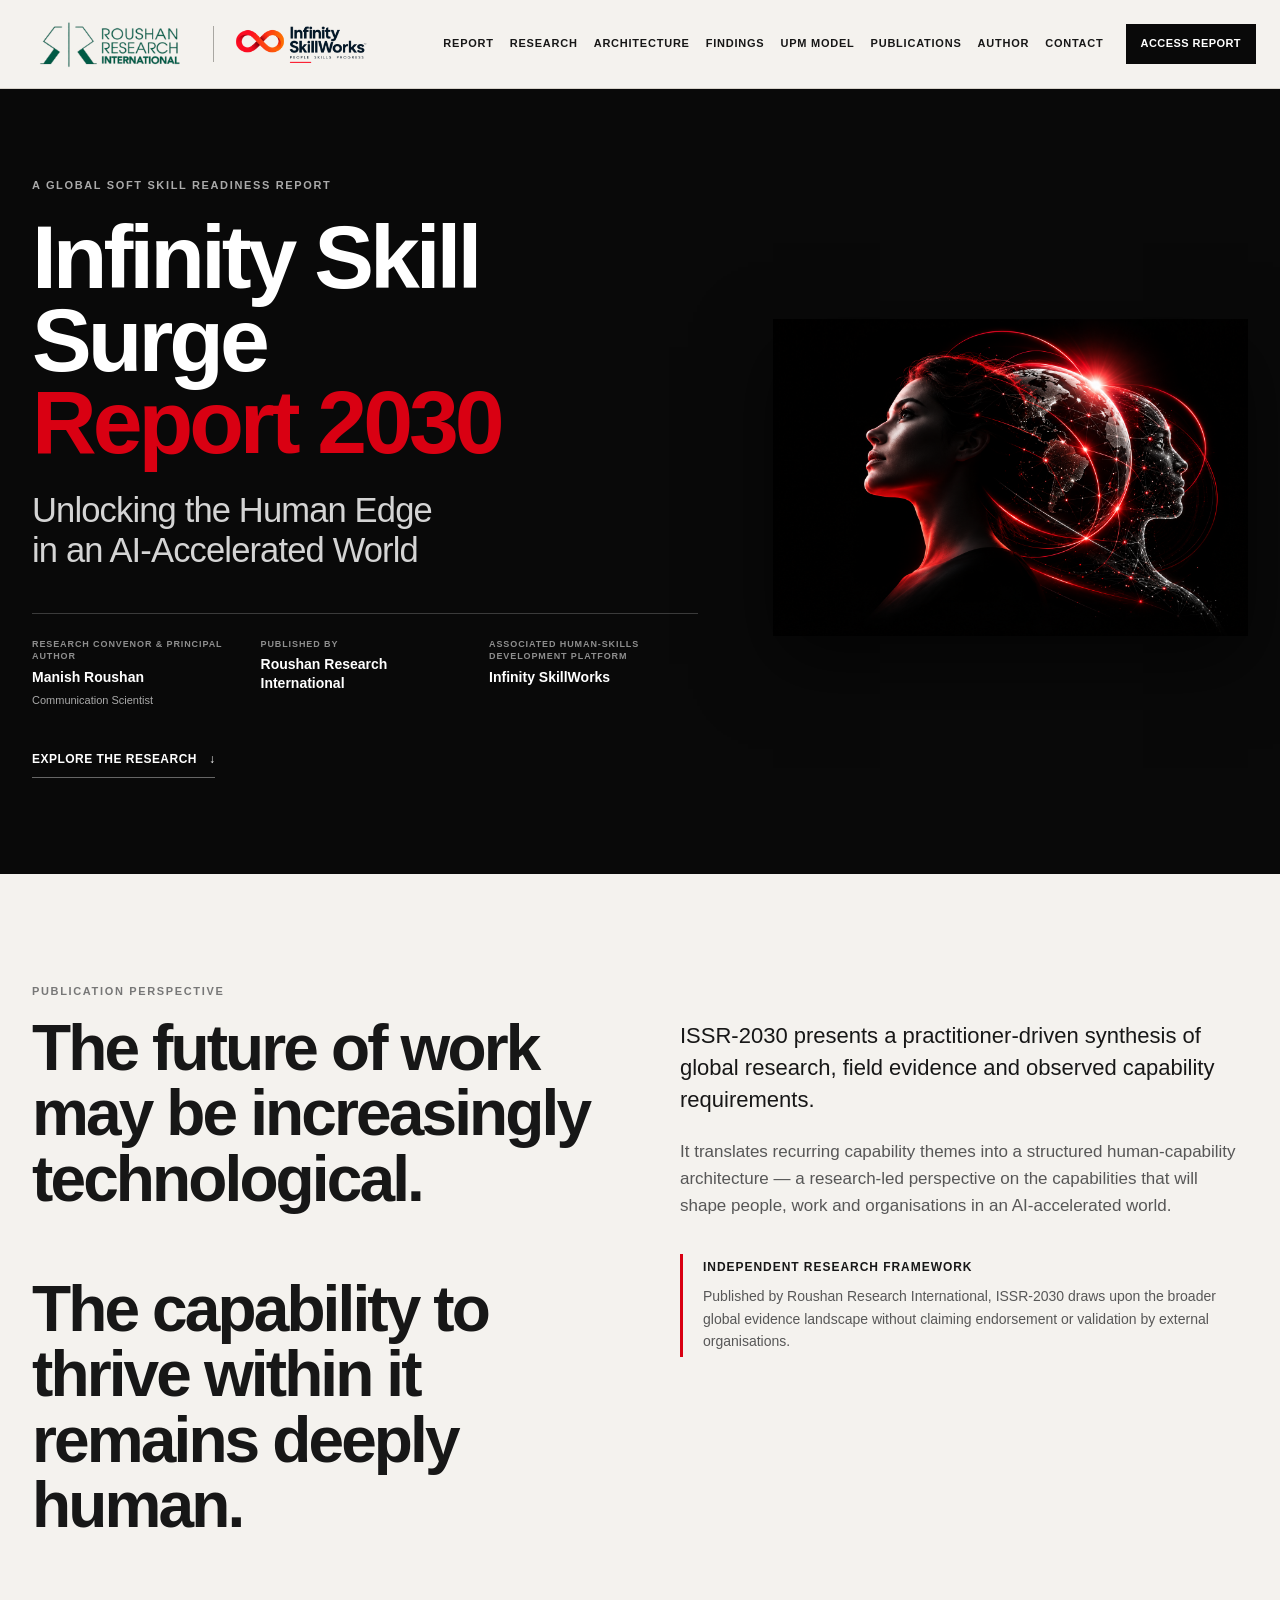
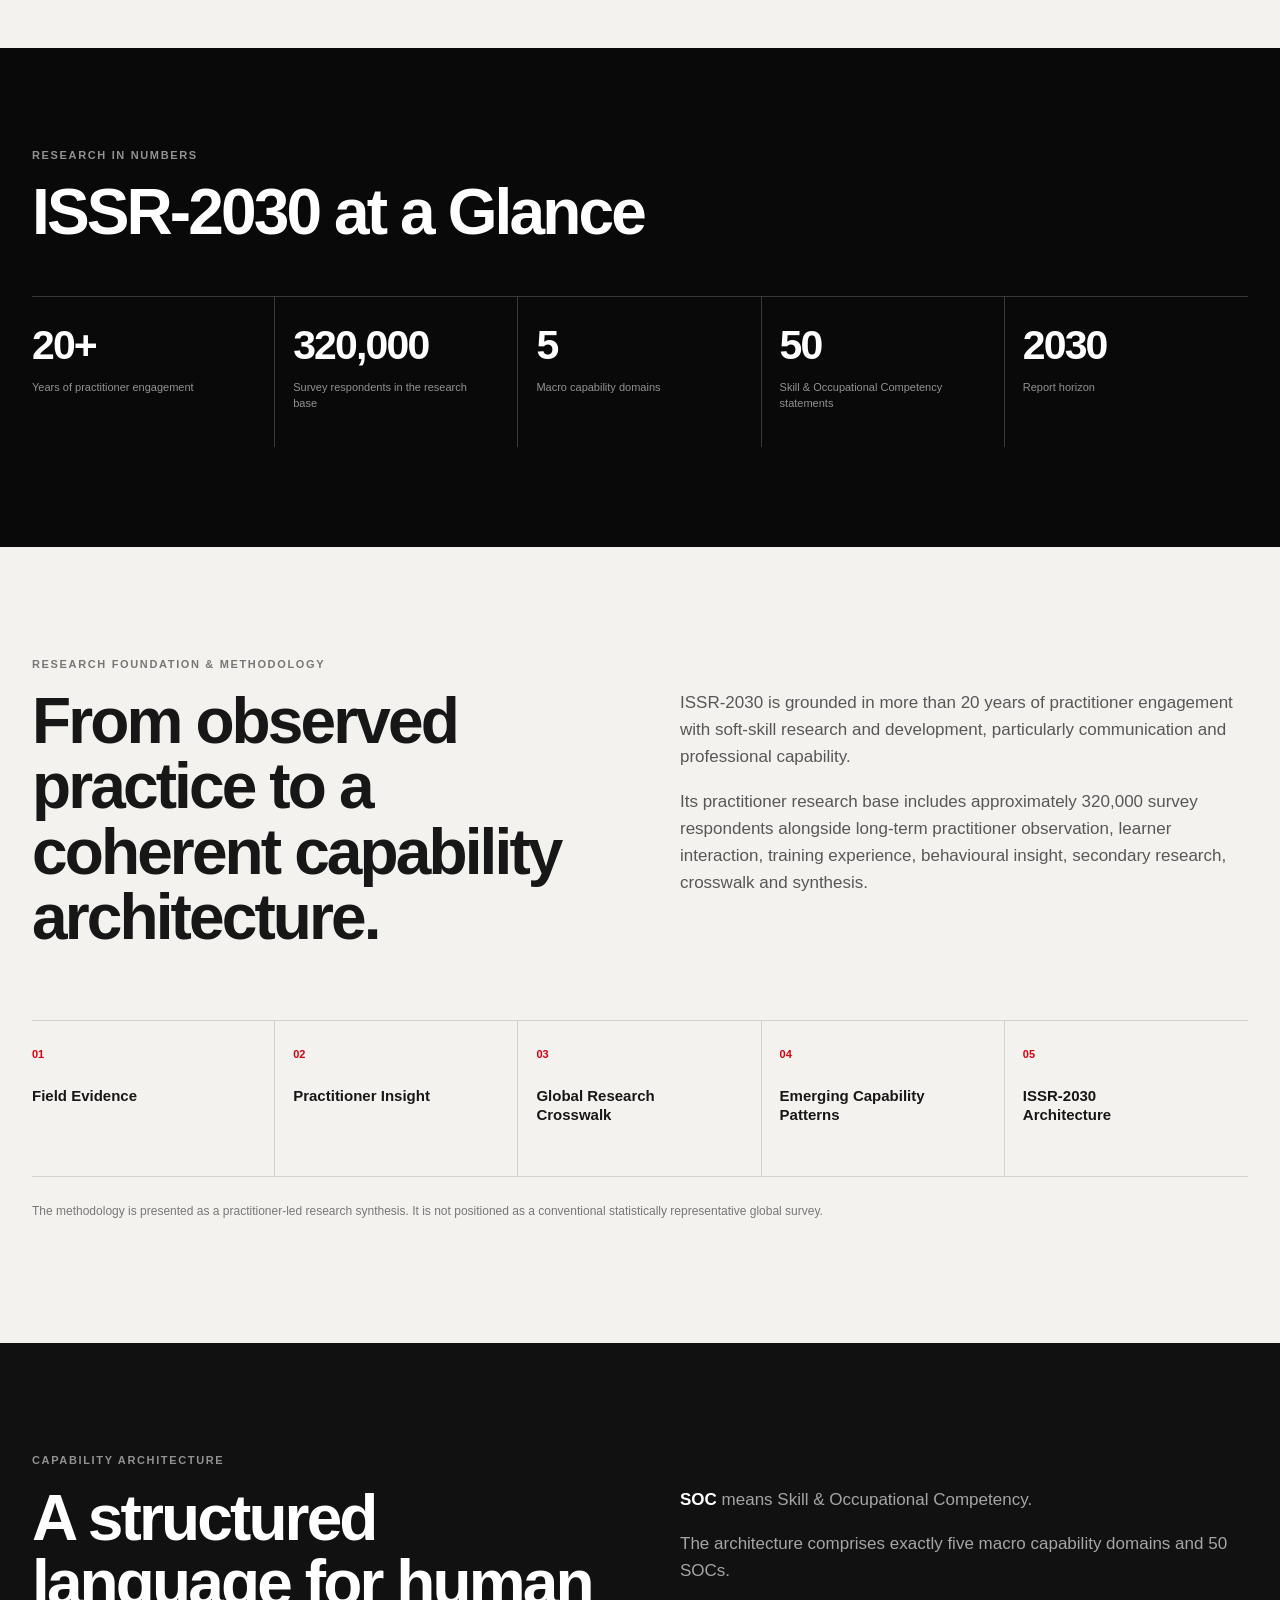
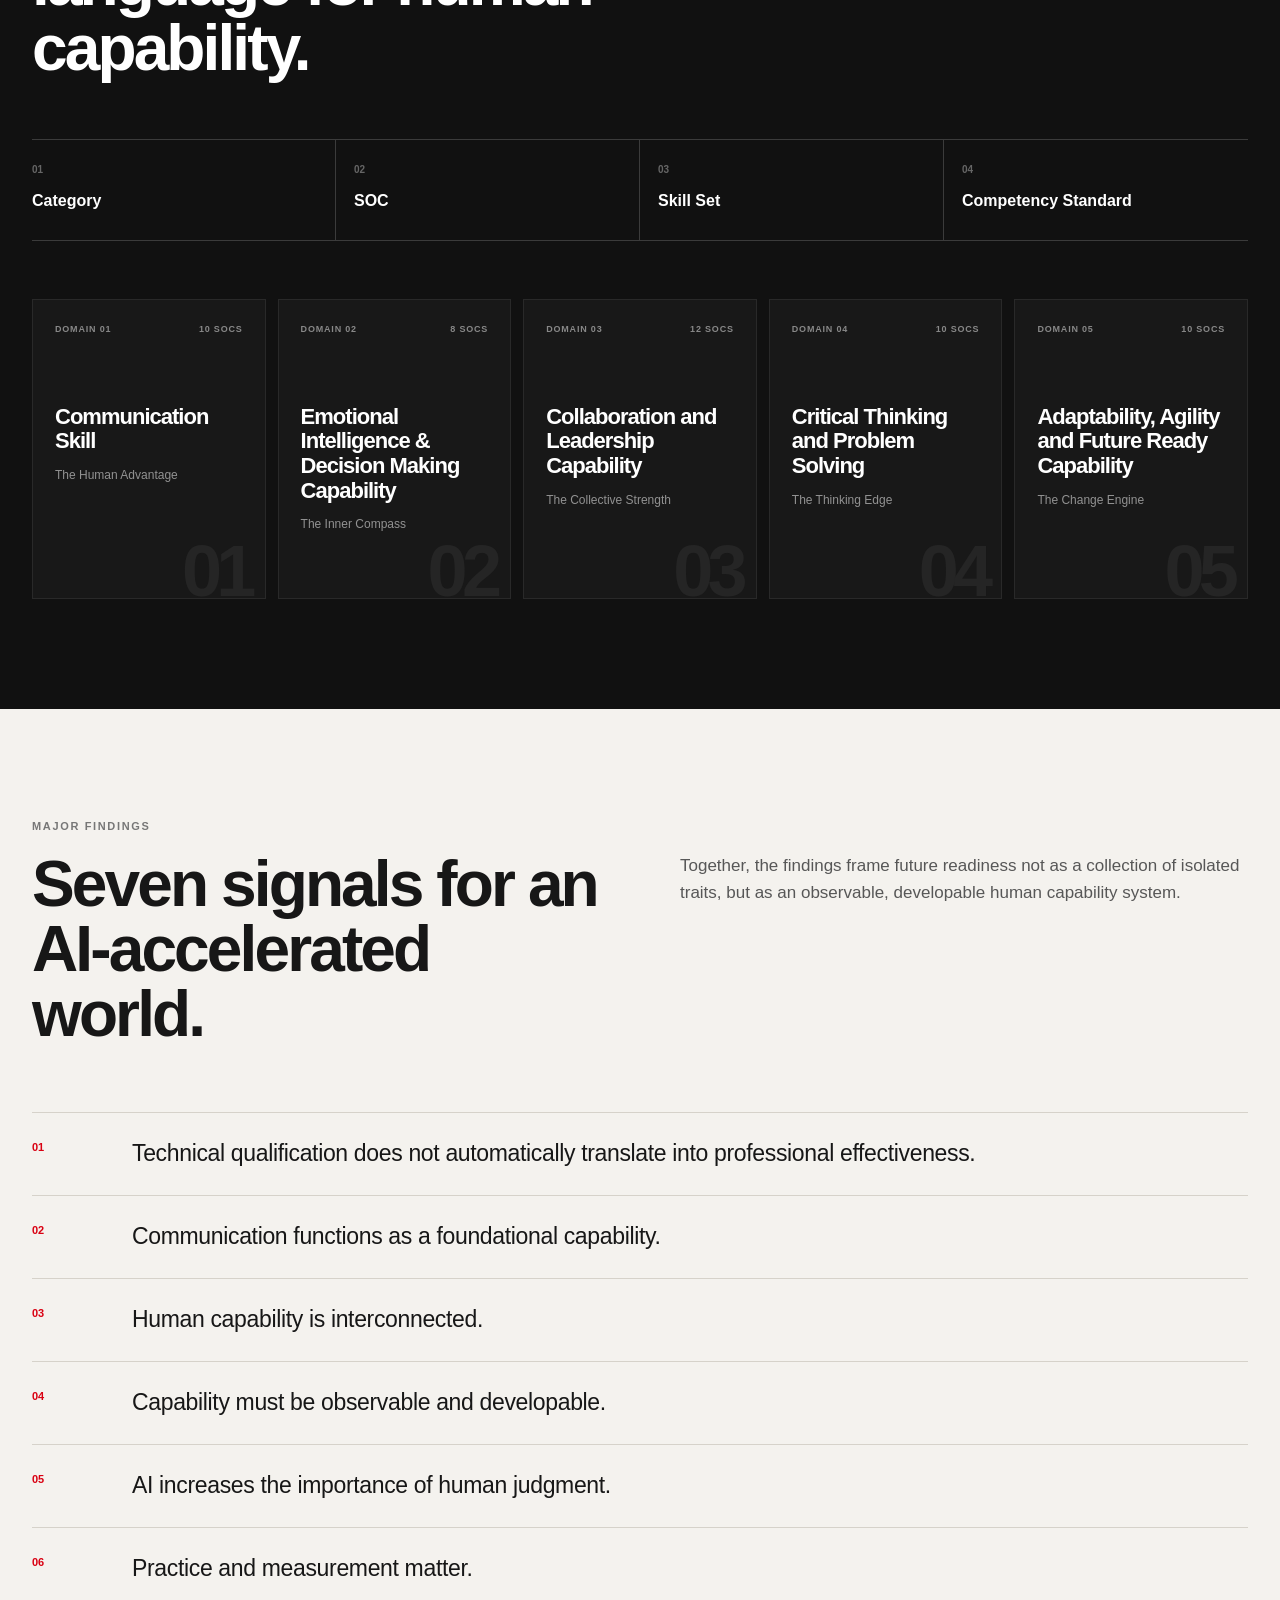
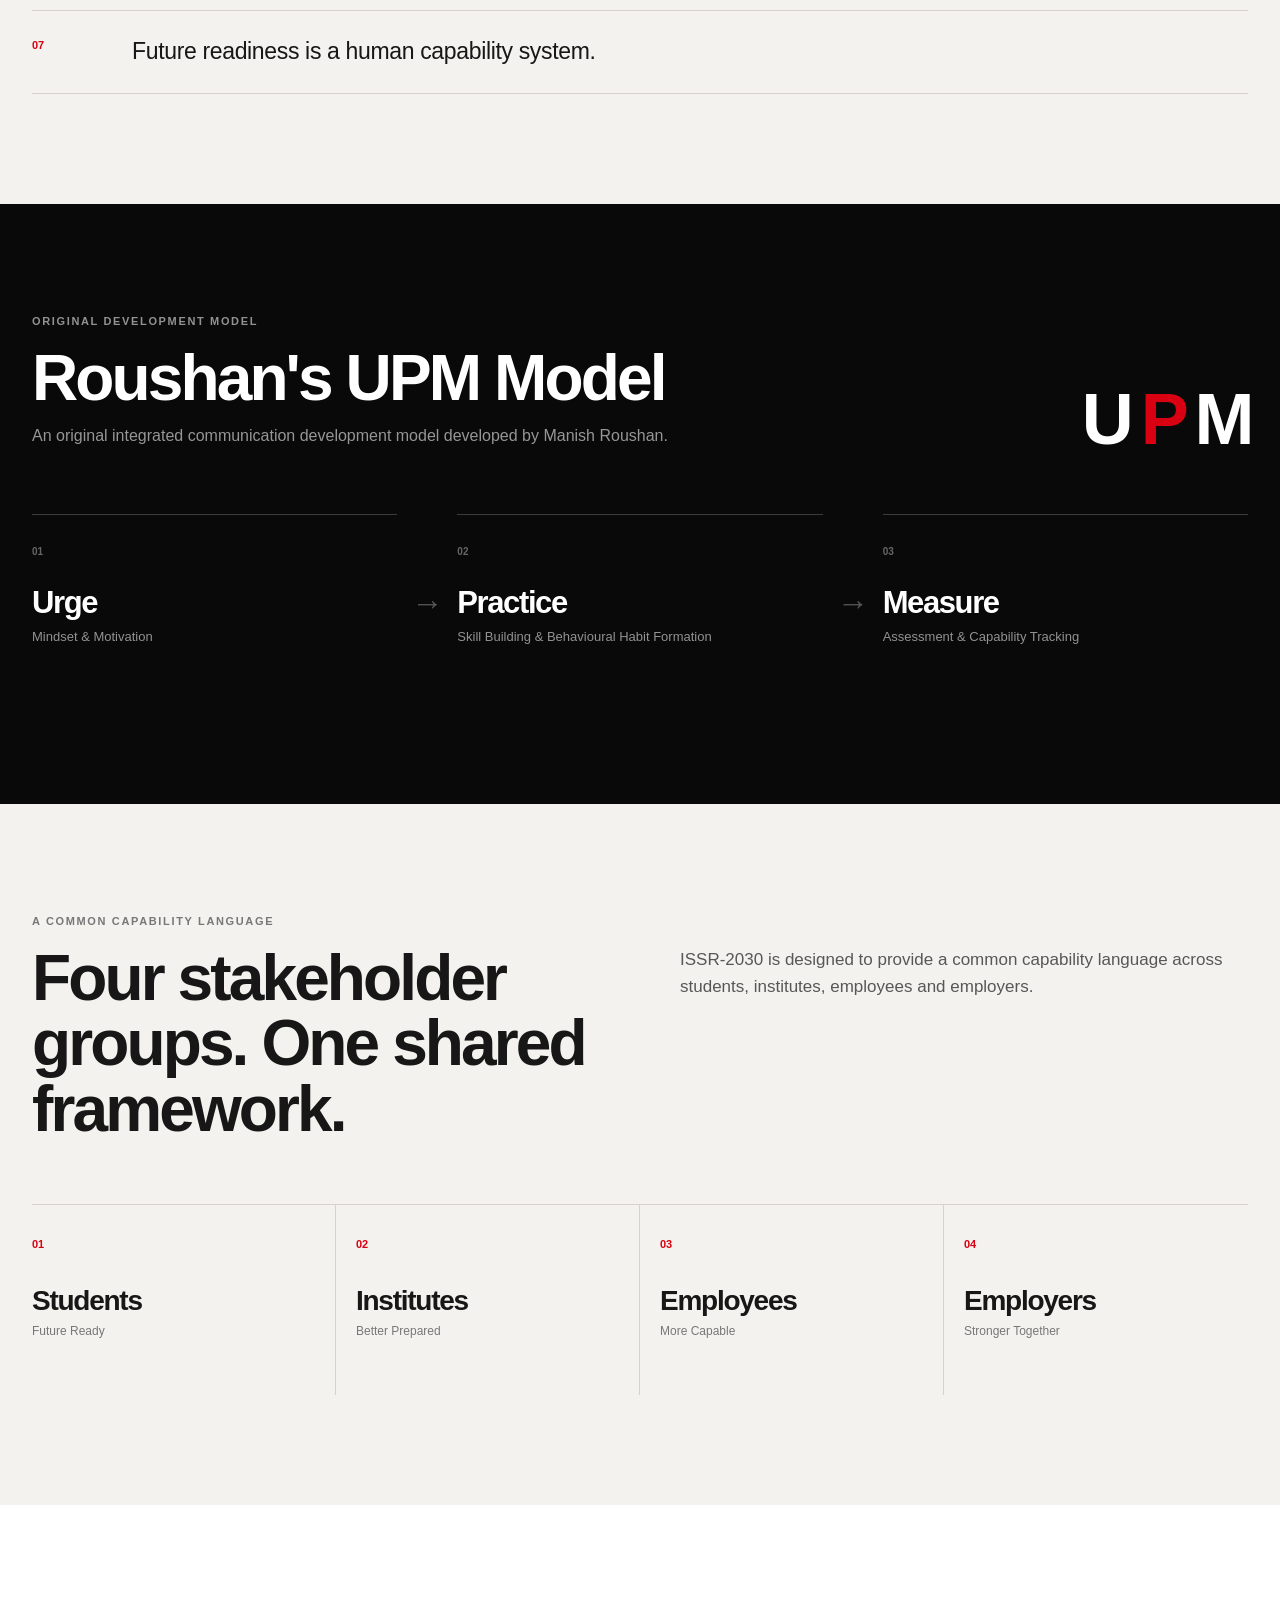
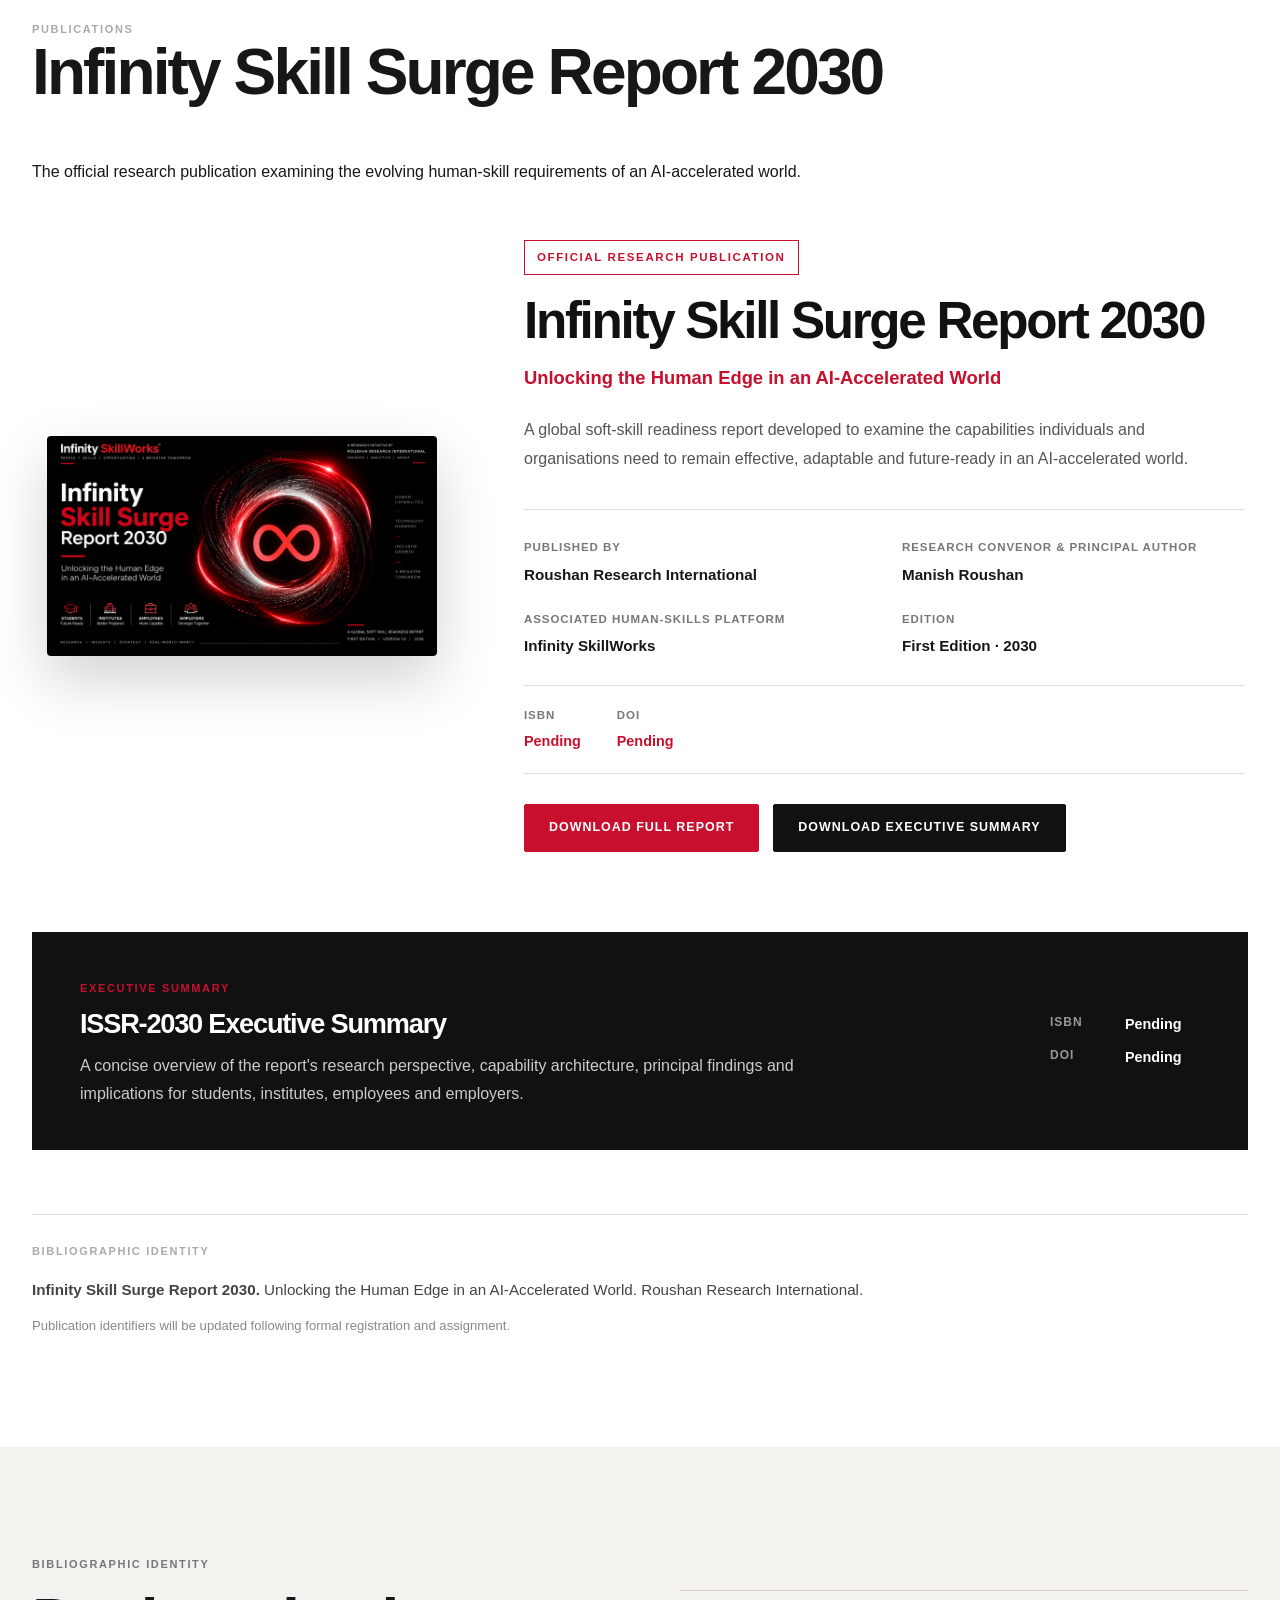
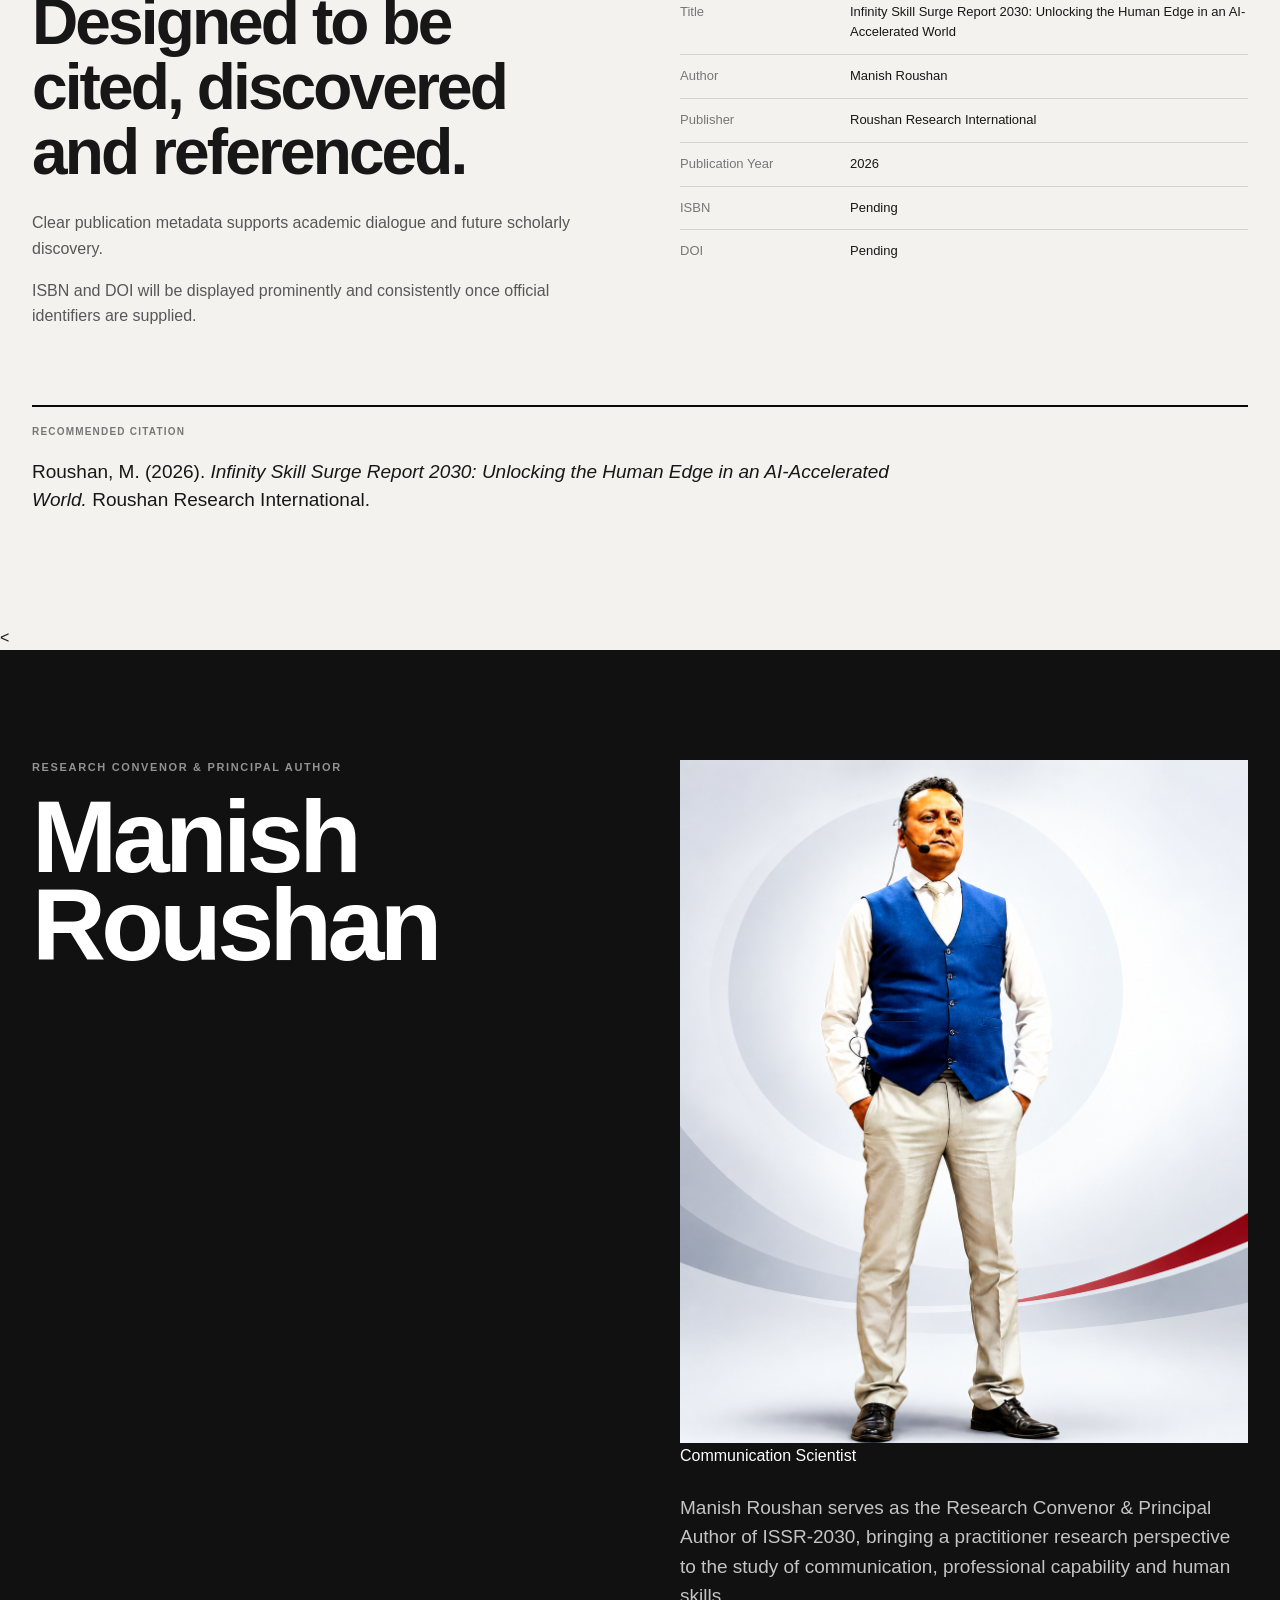
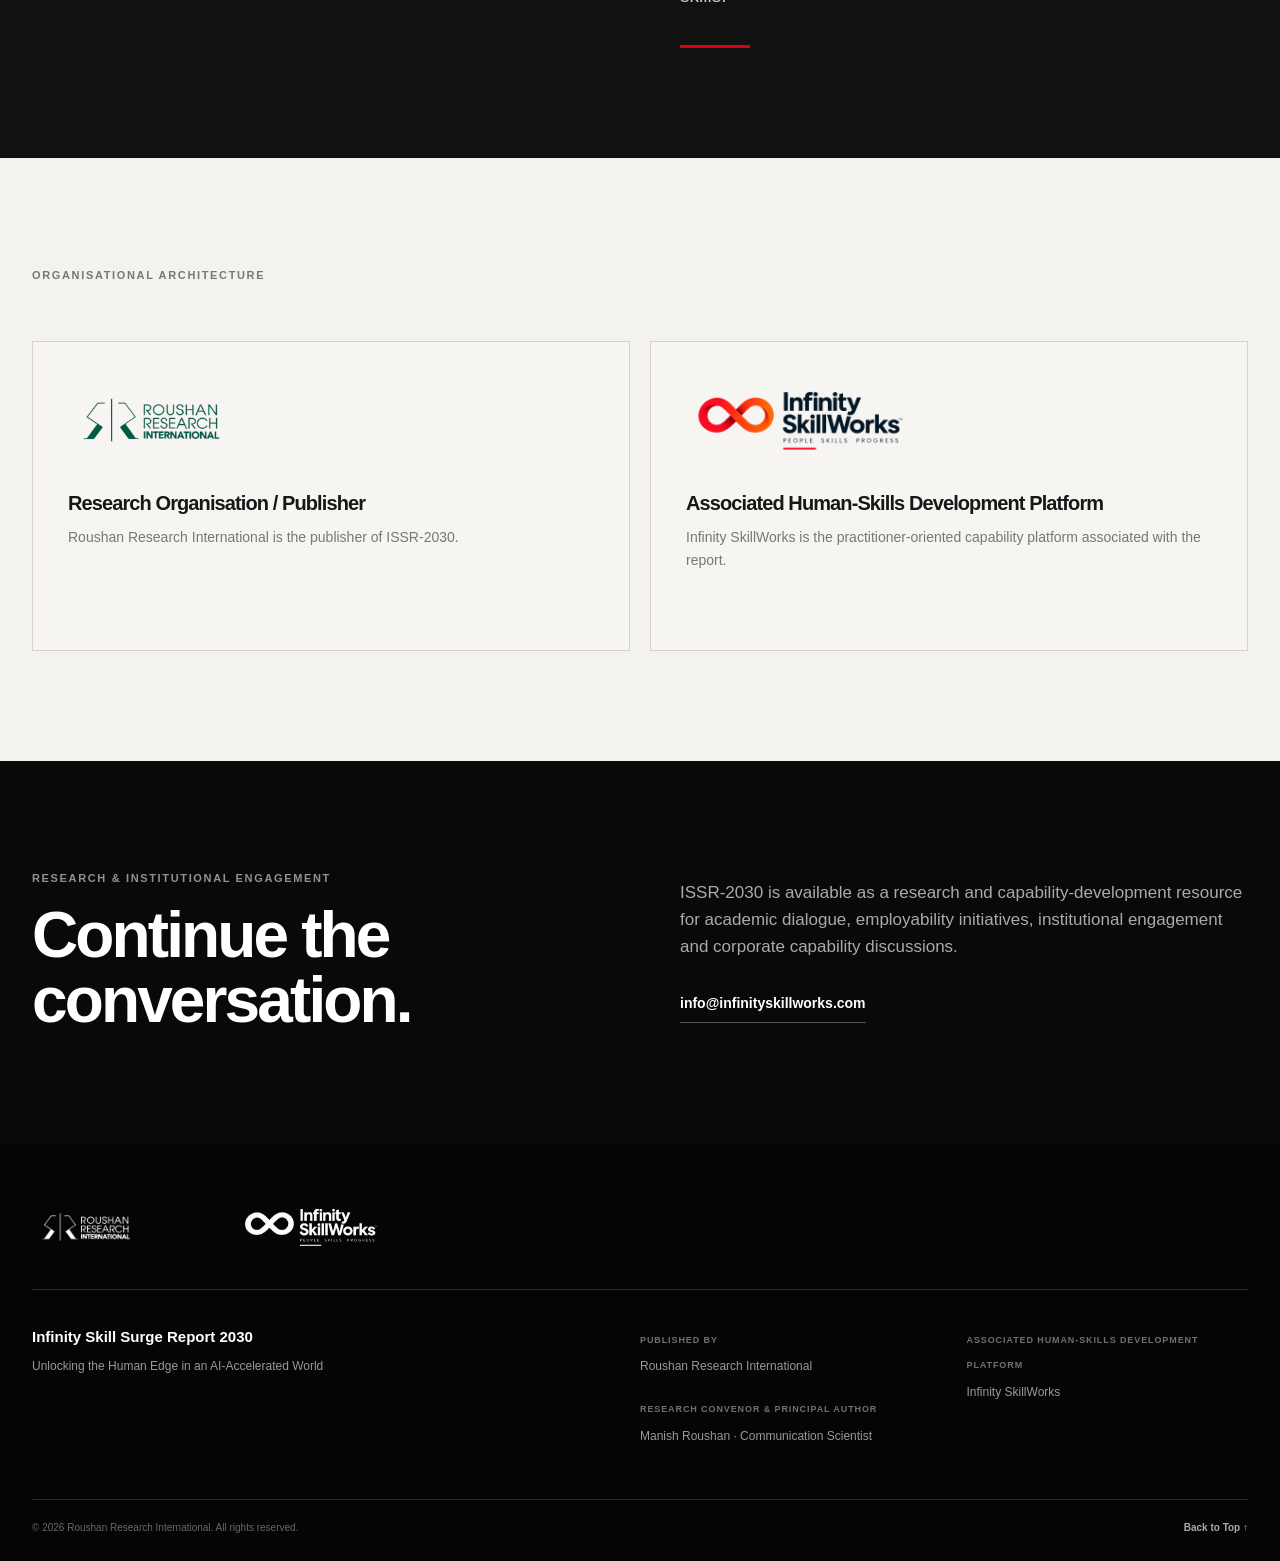
==== commit 3ed2a7d3: "Add files via upload" ====
--- a/index.html
+++ b/index.html
@@ -1668,7 +1668,7 @@
 
 
 
-<!-- =========================================================
+<<!-- =========================================================
      AUTHOR
 ========================================================= -->
 
@@ -1679,17 +1679,16 @@
 
     <div class="container">
 
-
         <div class="author-layout">
 
-
-            <div>
+            <!-- Author Identity -->
+
+            <div class="author-identity">
 
                 <p class="section-label light">
                     Research Convenor &amp;
                     Principal Author
                 </p>
-
 
                 <h2>
                     Manish
@@ -1700,31 +1699,43 @@
             </div>
 
 
+            <!-- Author Profile -->
+
             <div class="author-profile">
 
-                <span>
-                    Communication Scientist
-                </span>
-
-
-                <p>
-
-                    Manish Roushan serves as the Research
-                    Convenor &amp; Principal Author of ISSR-2030,
-                    bringing a practitioner research perspective
-                    to the study of communication, professional
-                    capability and human skills.
-
-                </p>
-
-
-                <div class="author-rule"></div>
-
-            </div>
-
-
-        </div>
-
+                <div class="author-photo">
+
+                    <img
+                        src="assets/Manish-Roushan.png"
+                        alt="Manish Roushan, Communication Scientist and Research Convenor & Principal Author of ISSR-2030"
+                    >
+
+                </div>
+
+
+                <div class="author-profile-content">
+
+                    <span>
+                        Communication Scientist
+                    </span>
+
+                    <p>
+
+                        Manish Roushan serves as the Research
+                        Convenor &amp; Principal Author of ISSR-2030,
+                        bringing a practitioner research perspective
+                        to the study of communication, professional
+                        capability and human skills.
+
+                    </p>
+
+                    <div class="author-rule"></div>
+
+                </div>
+
+            </div>
+
+        </div>
 
     </div>
 
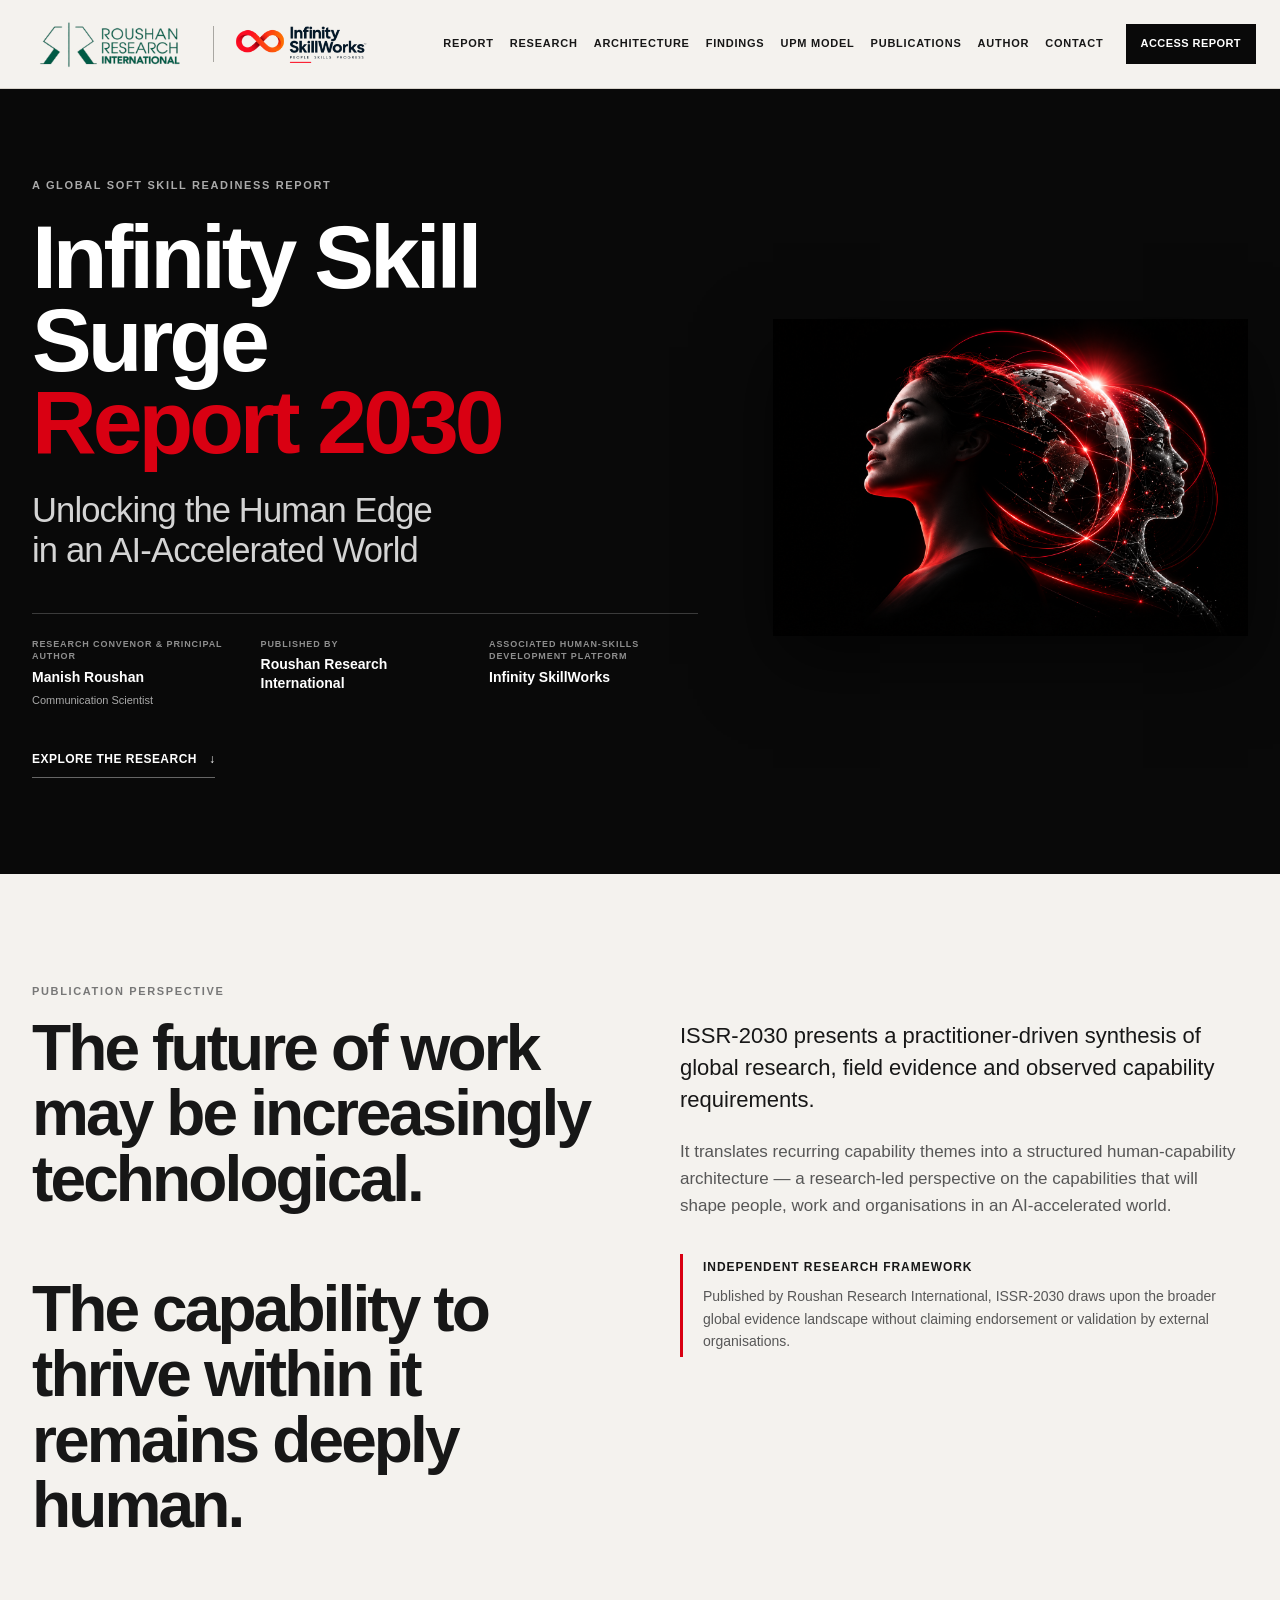
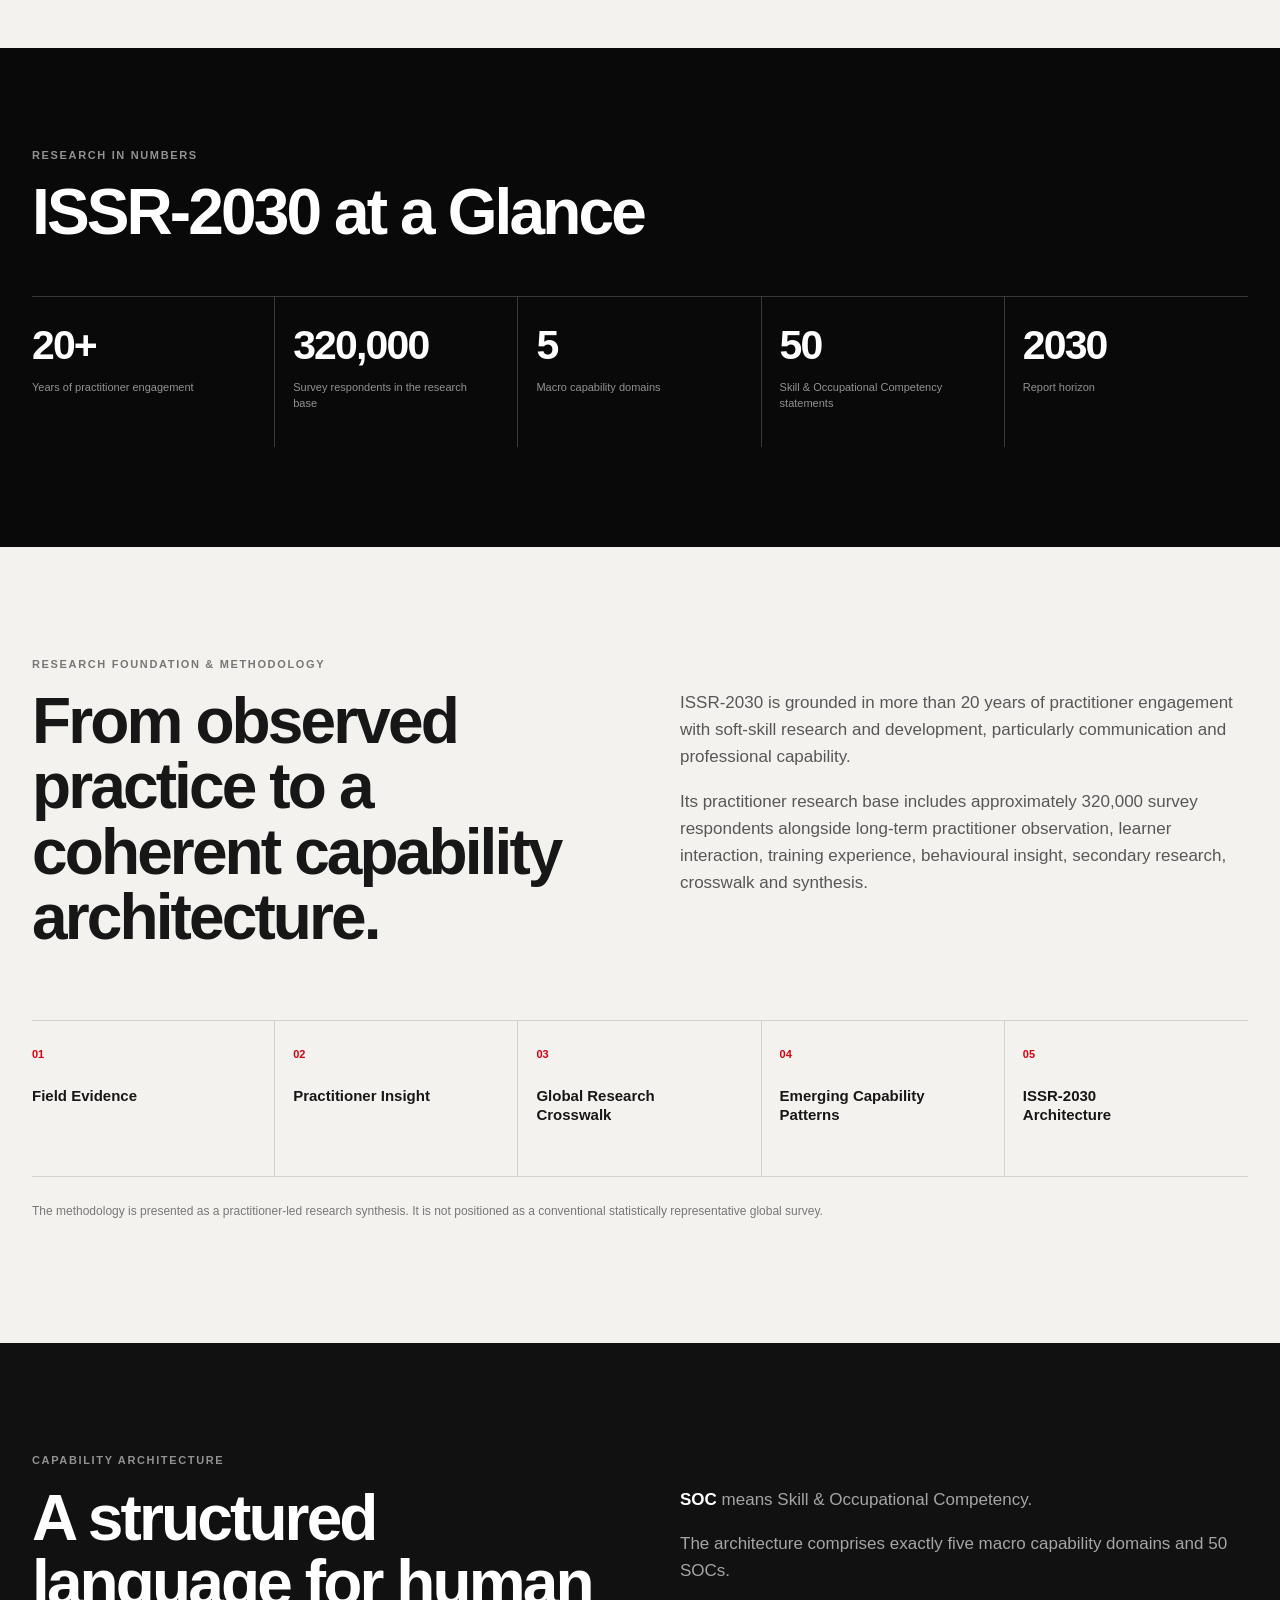
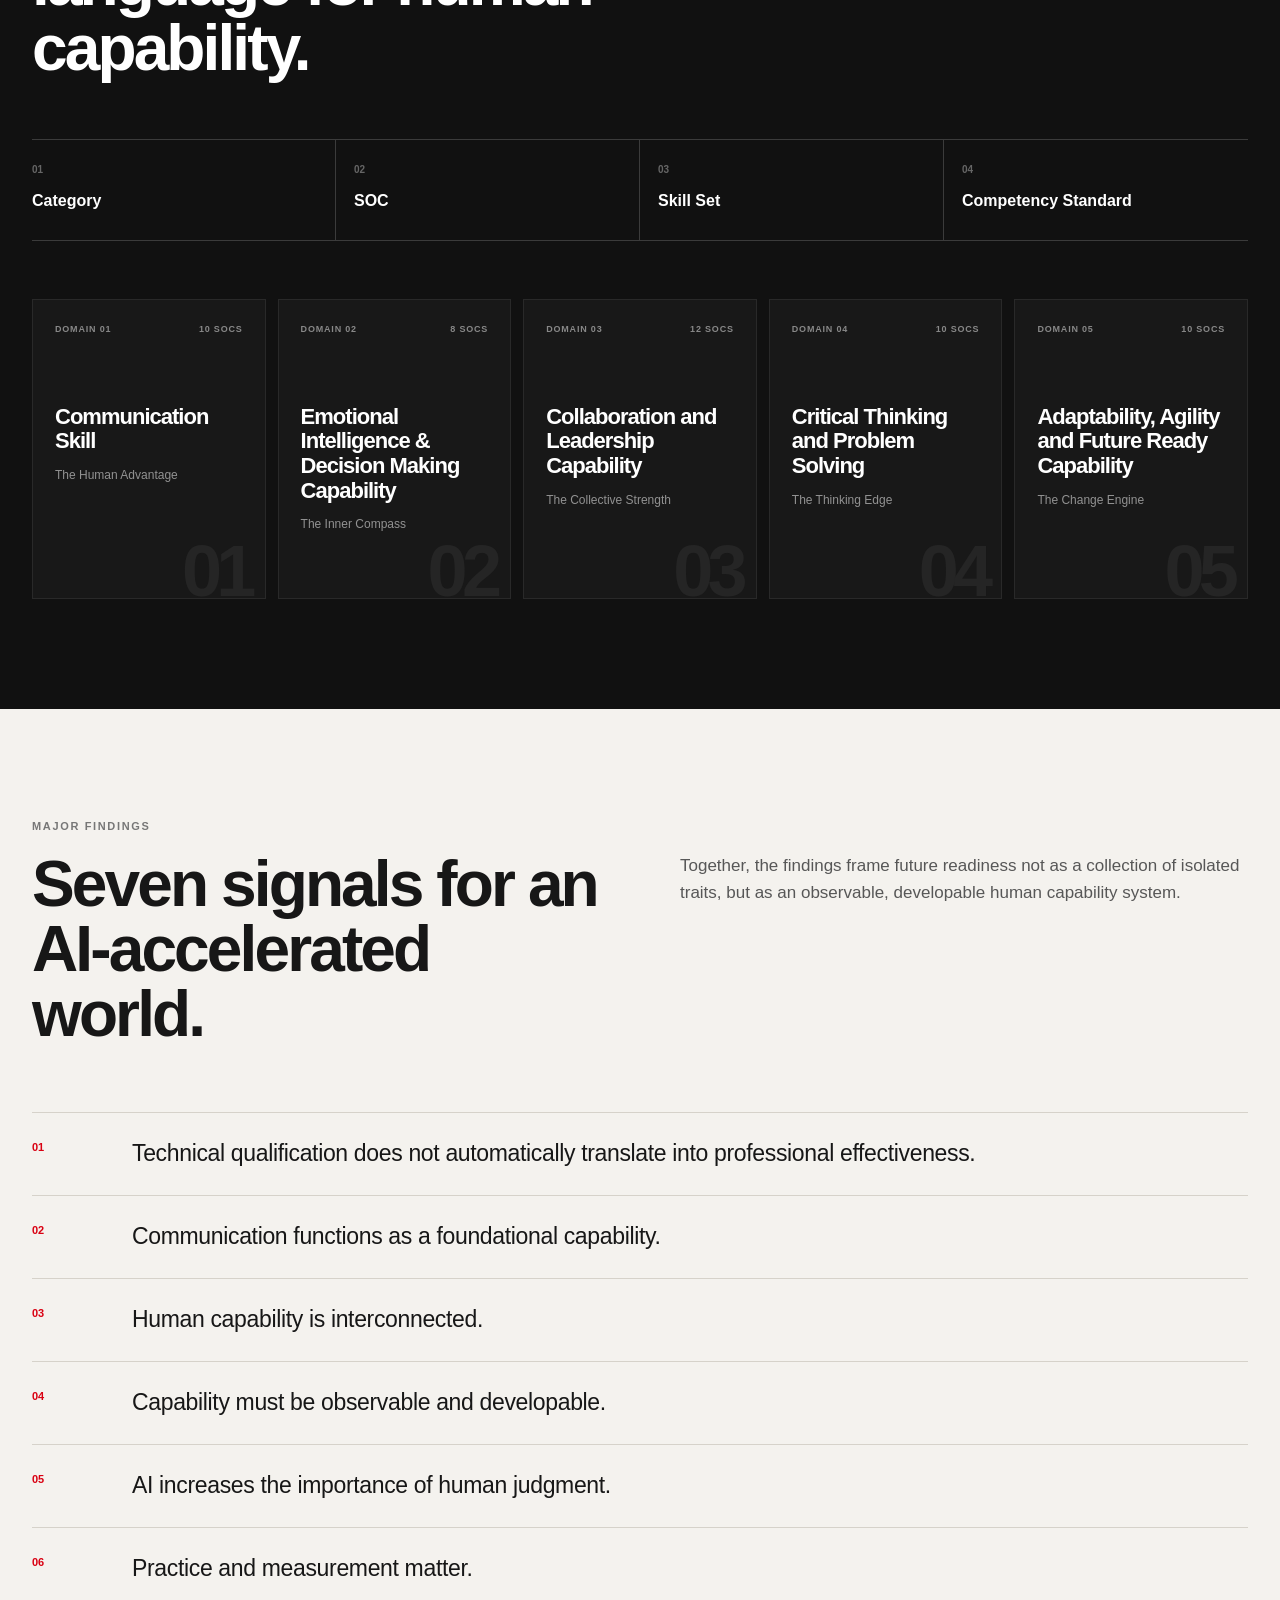
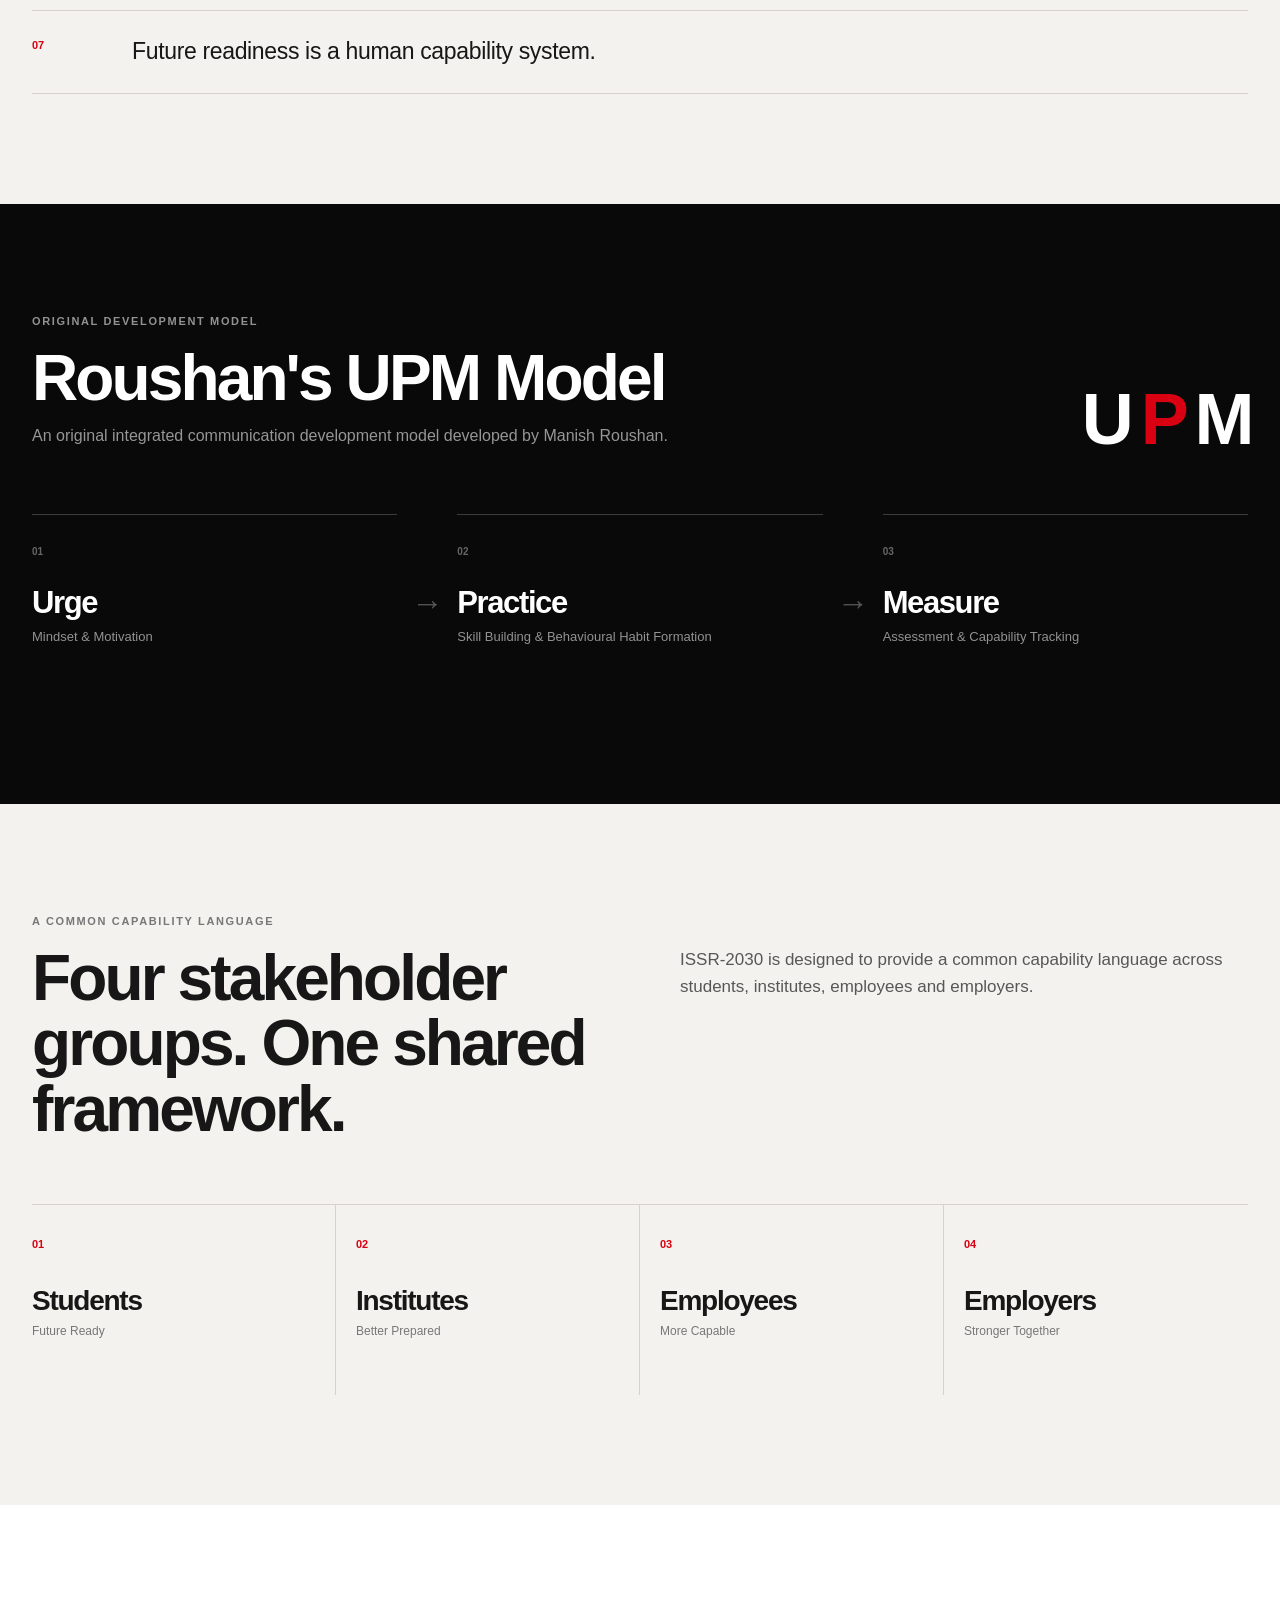
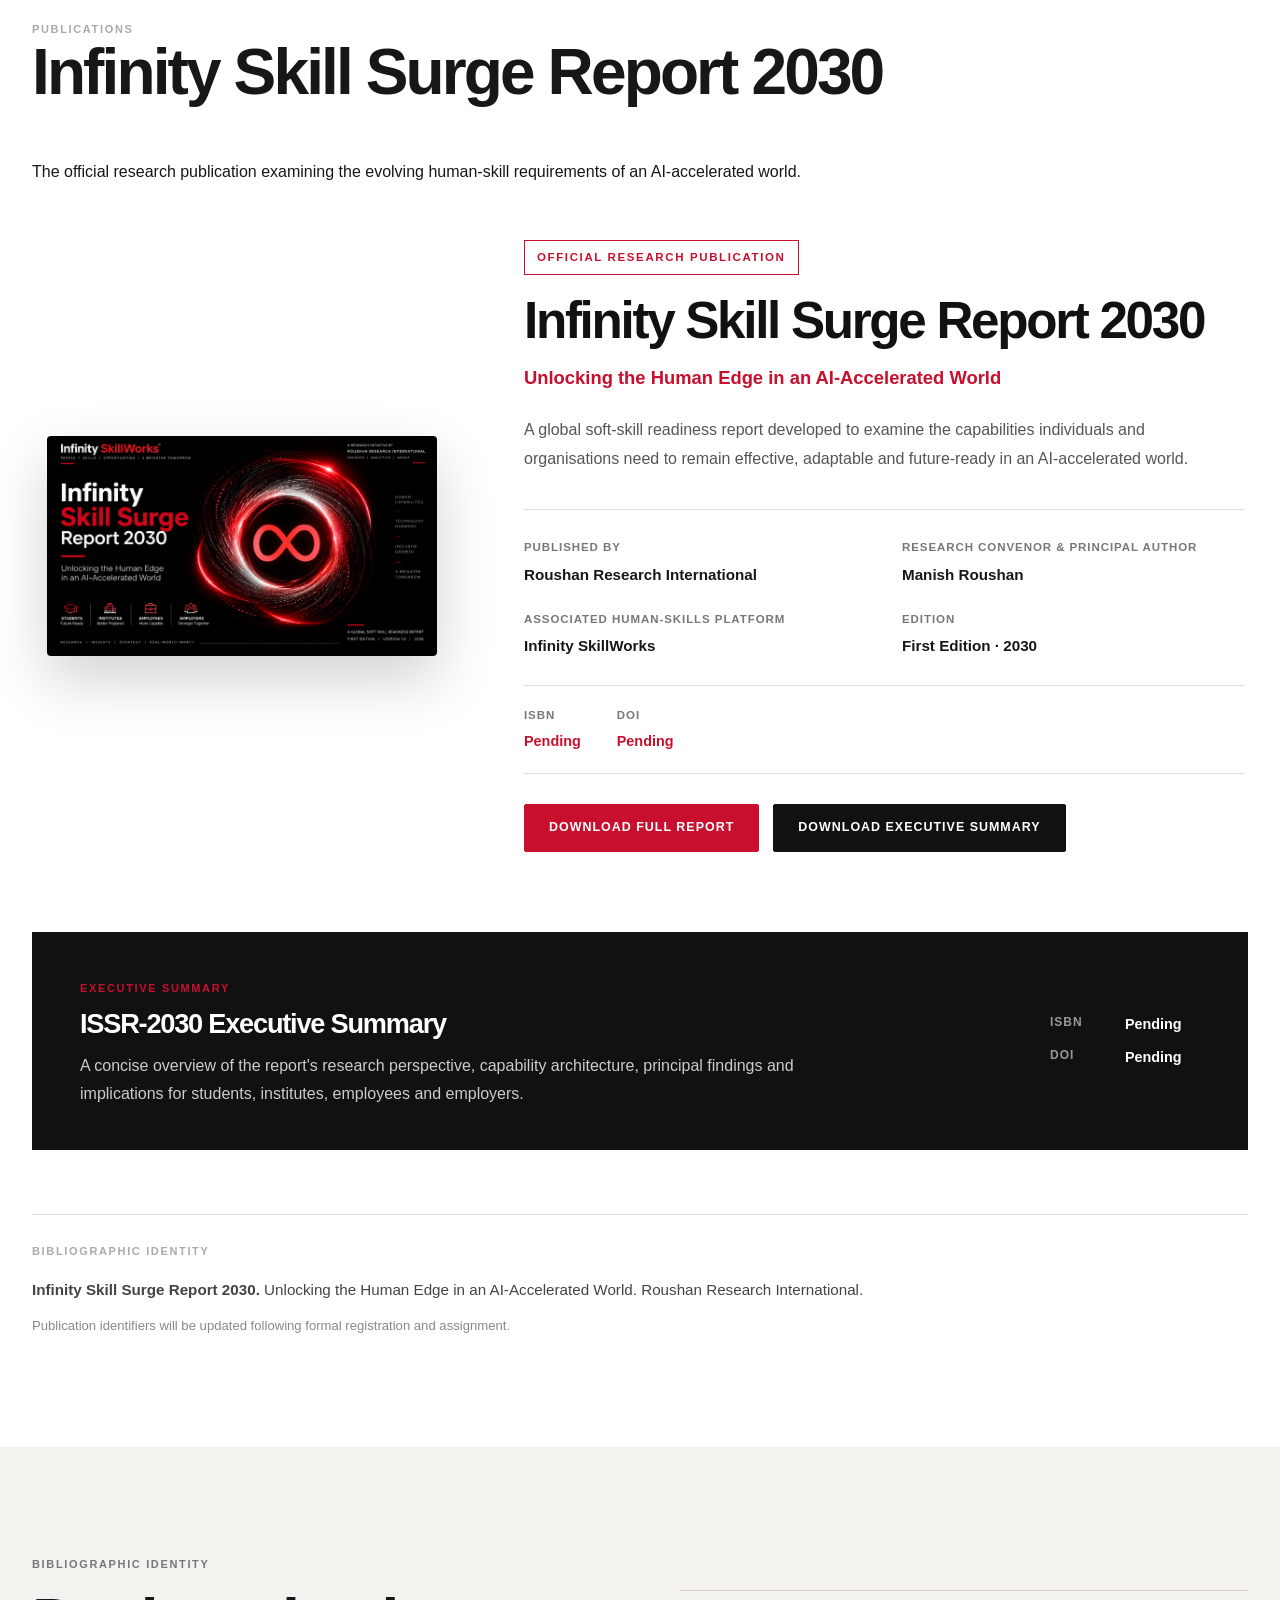
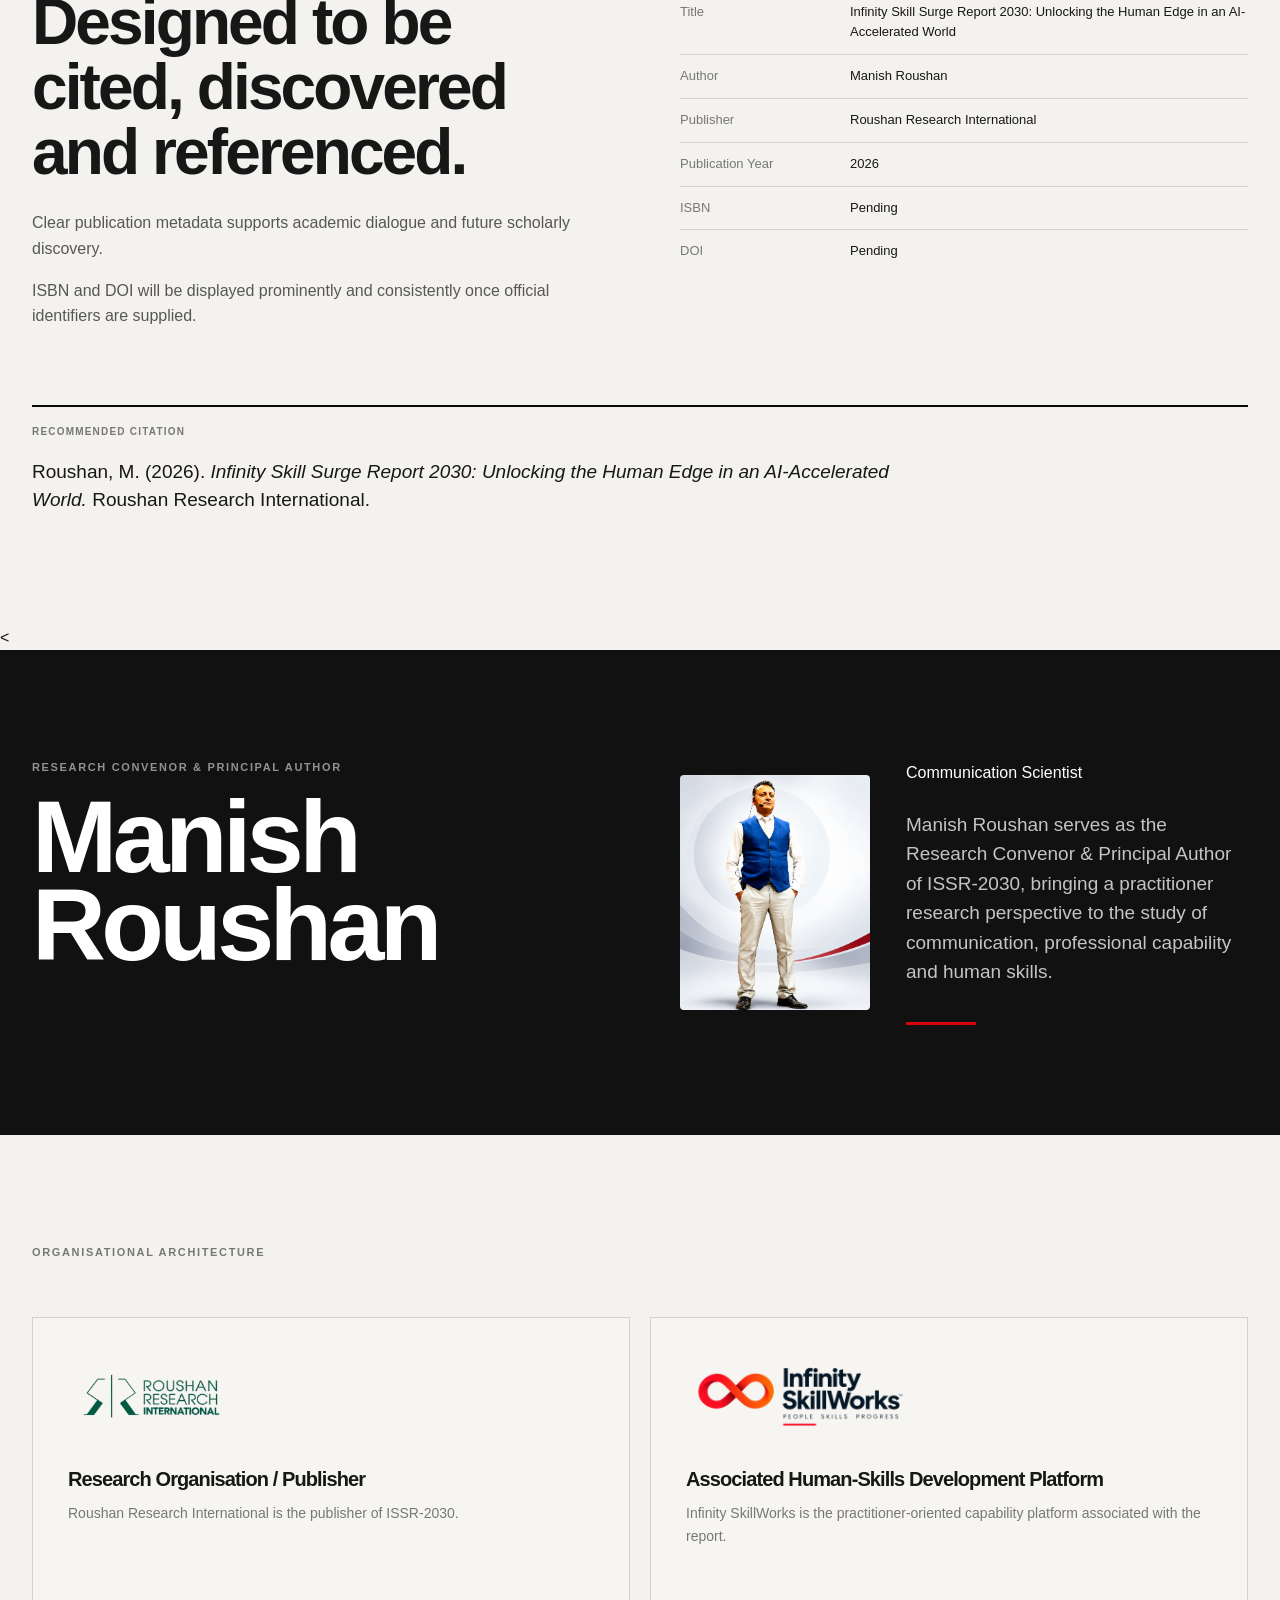
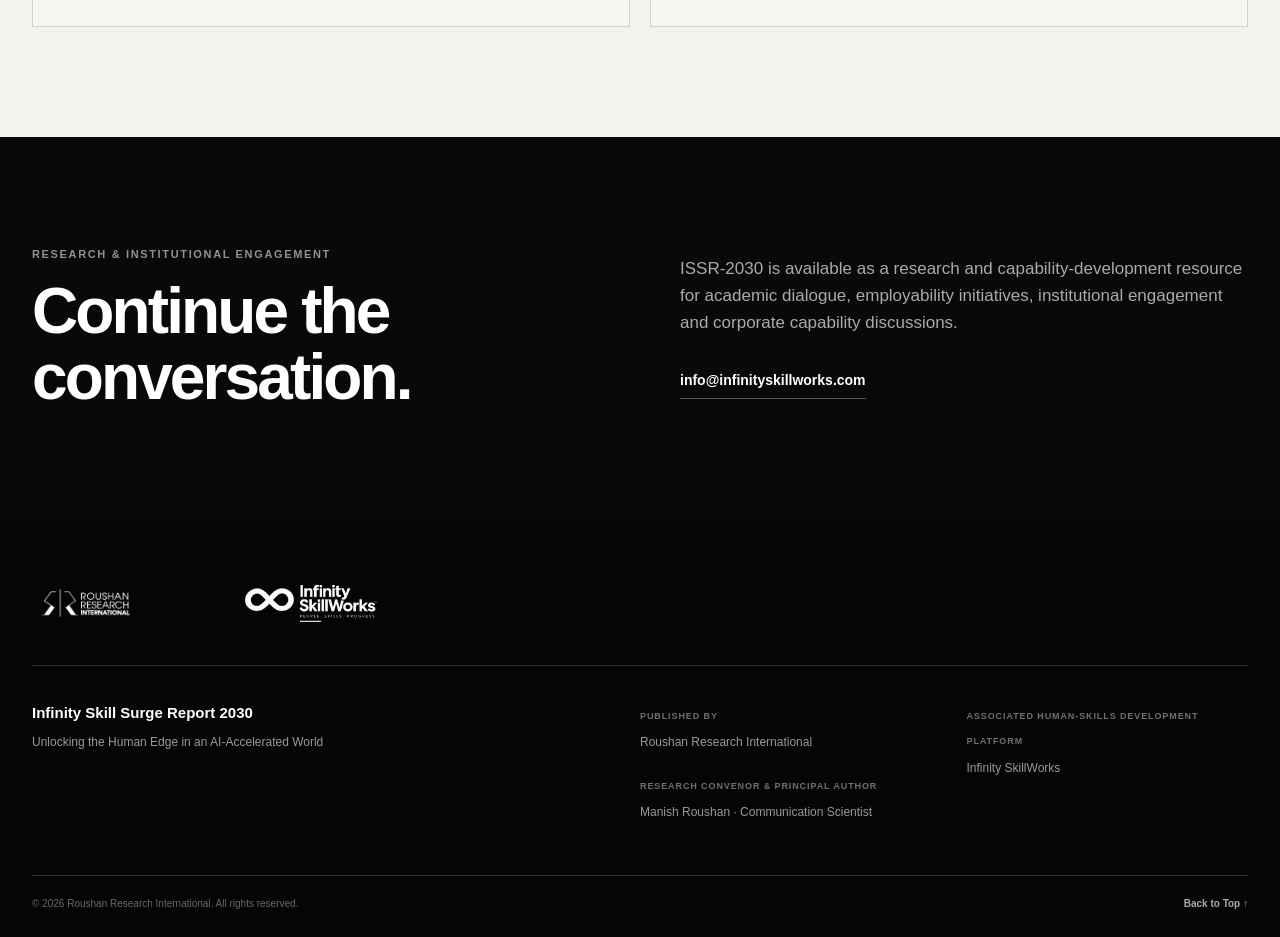
==== commit dcdf7680: "Add files via upload" ====
--- a/index.html
+++ b/index.html
@@ -24,30 +24,28 @@
     <meta name="publisher" content="Roushan Research International">
 
     <!-- Canonical Publication URL -->
-    <link rel="canonical" href="https://issr.rrihub.com/">
-
-    <!-- Open Graph -->
-    <meta property="og:type" content="article">
-
-    <meta
-        property="og:title"
-        content="Infinity Skill Surge Report 2030"
-    >
-
-    <meta
-        property="og:description"
-        content="Unlocking the Human Edge in an AI-Accelerated World."
-    >
-
-    <meta
-        property="og:url"
-        content="https://issr.rrihub.com/"
-    >
-
-    <meta
-        property="og:site_name"
-        content="Infinity Skill Surge Report 2030"
-    >
+<link rel="canonical" href="https://issr.infinityskillworks.com/">
+
+<!-- Open Graph / Social Sharing Metadata -->
+<meta property="og:type" content="website">
+<meta property="og:title" content="Infinity Skill Surge Report 2030">
+<meta property="og:description" content="Unlocking the Human Edge in an AI-Accelerated World.">
+<meta property="og:url" content="https://issr.infinityskillworks.com/">
+<meta property="og:site_name" content="Infinity Skill Surge Report 2030">
+
+<meta property="og:image" content="https://issr.infinityskillworks.com/assets/ISSR-2030-OG-Image.png">
+<meta property="og:image:type" content="image/png">
+<meta property="og:image:width" content="1200">
+<meta property="og:image:height" content="630">
+<meta property="og:image:alt" content="Infinity Skill Surge Report 2030 — Unlocking the Human Edge in an AI-Accelerated World">
+
+<!-- Twitter / LinkedIn-Compatible Large Social Card Metadata -->
+<meta name="twitter:card" content="summary_large_image">
+<meta name="twitter:title" content="Infinity Skill Surge Report 2030">
+<meta name="twitter:description" content="Unlocking the Human Edge in an AI-Accelerated World.">
+<meta name="twitter:image" content="https://issr.infinityskillworks.com/assets/ISSR-2030-OG-Image.png">
+<meta name="twitter:image:alt" content="Infinity Skill Surge Report 2030 — Unlocking the Human Edge in an AI-Accelerated World">
+
 
     <!-- Citation Metadata -->
     <meta
@@ -114,7 +112,7 @@
 
         "inLanguage": "en",
 
-        "url": "https://issr.rrihub.com/",
+        "url": "https://issr.infinityskillworks.com/",
 
         "about": [
             "Human capability",
--- a/styles.css
+++ b/styles.css
@@ -4586,4 +4586,49 @@
         padding: 18px 18px;
     }
 
+}
+
+/* =========================================================
+   AUTHOR PHOTOGRAPH
+========================================================= */
+
+.author-profile {
+    display: flex;
+    align-items: center;
+    gap: 36px;
+}
+
+.author-photo {
+    flex: 0 0 190px;
+    width: 190px;
+    height: 235px;
+    overflow: hidden;
+    border-radius: 4px;
+}
+
+.author-photo img {
+    width: 100%;
+    height: 100%;
+    object-fit: cover;
+    object-position: center top;
+    display: block;
+}
+
+.author-profile-content {
+    flex: 1;
+}
+
+@media (max-width: 768px) {
+
+    .author-profile {
+        flex-direction: column;
+        align-items: flex-start;
+        gap: 24px;
+    }
+
+    .author-photo {
+        width: 160px;
+        height: 200px;
+    }
+
 }
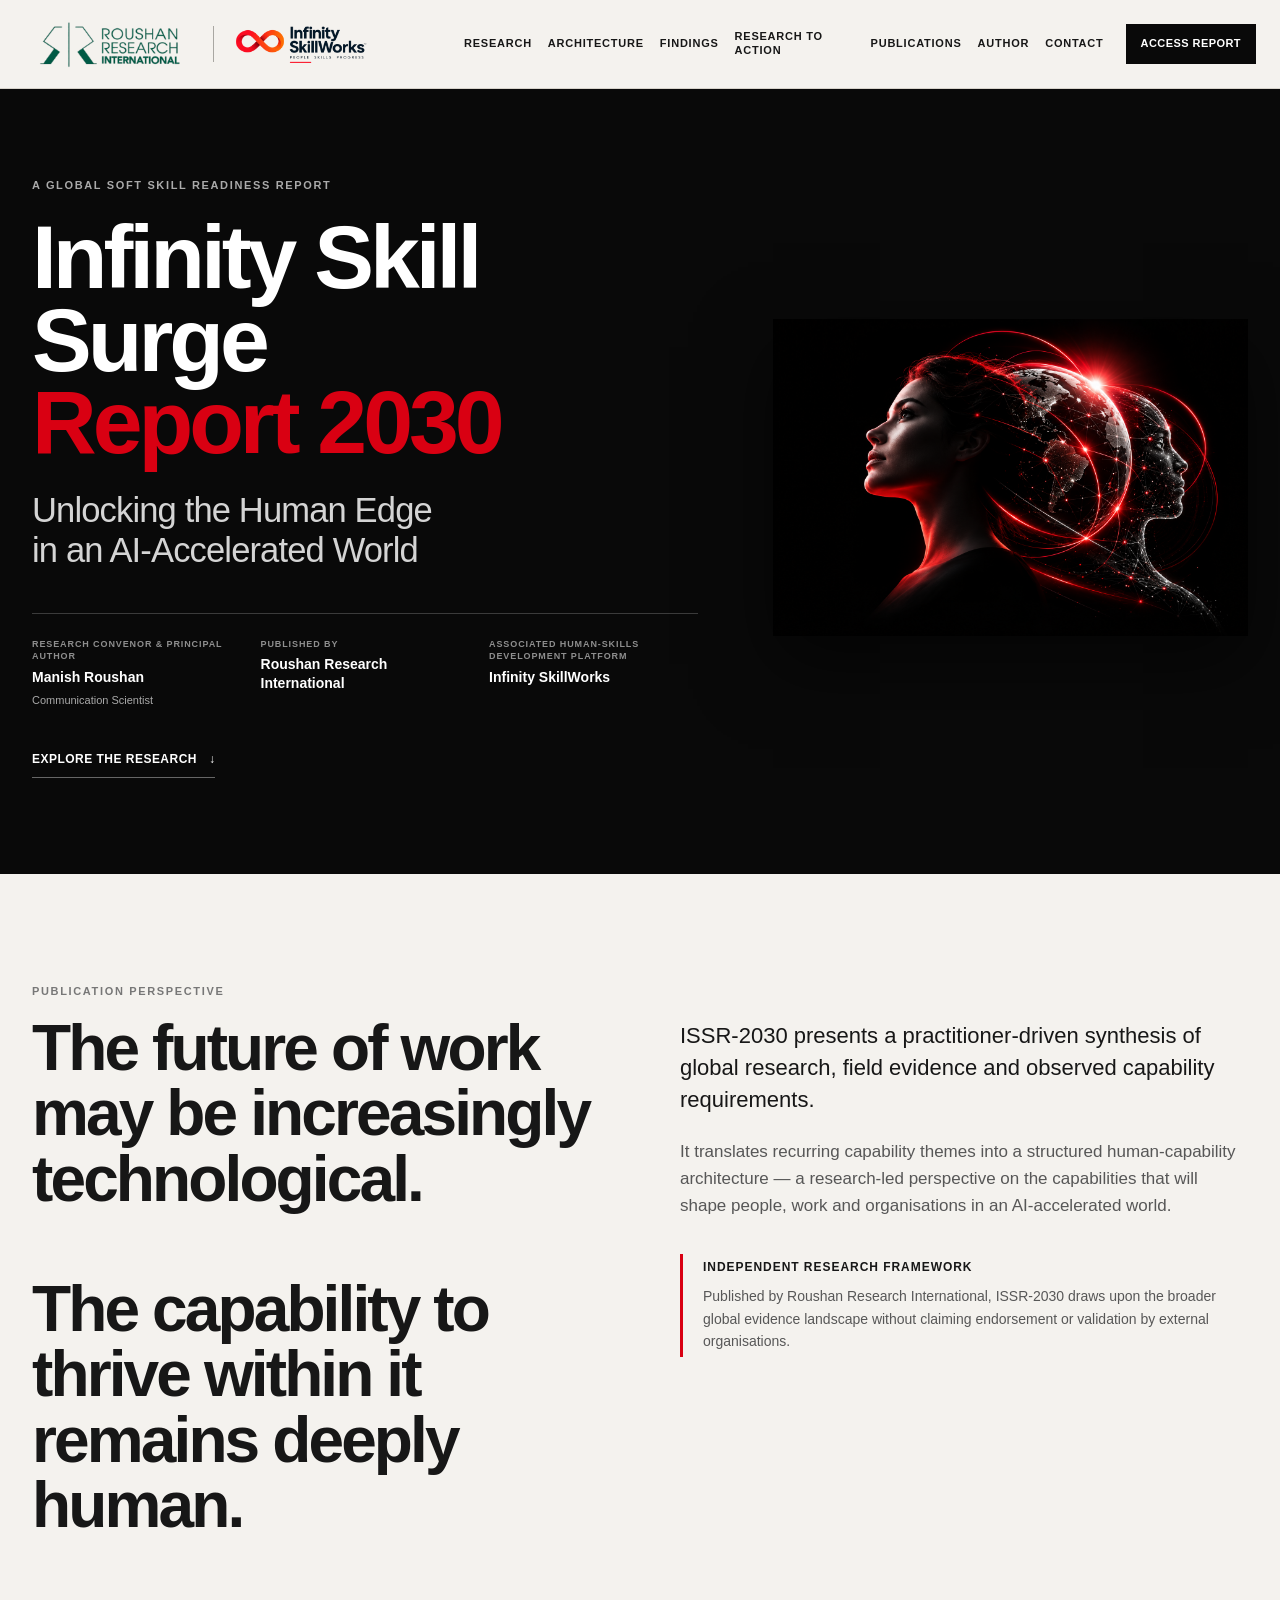
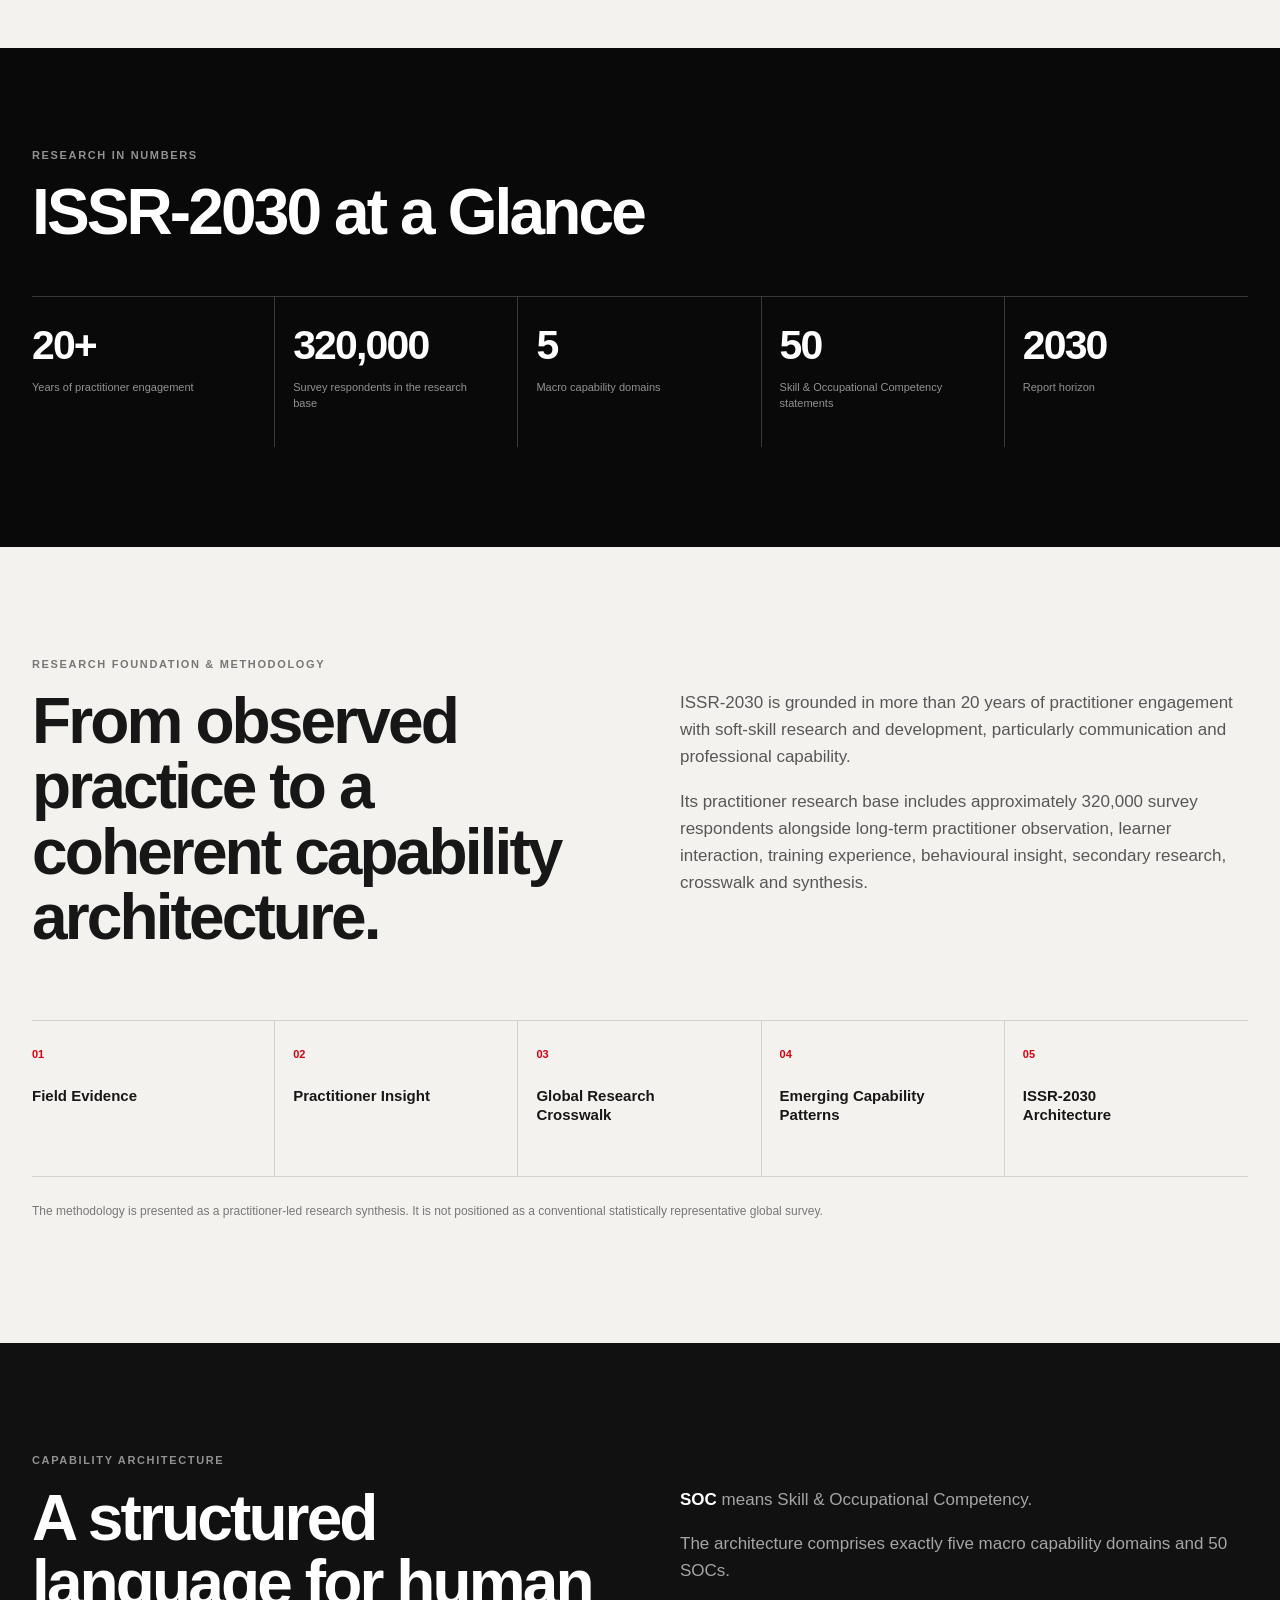
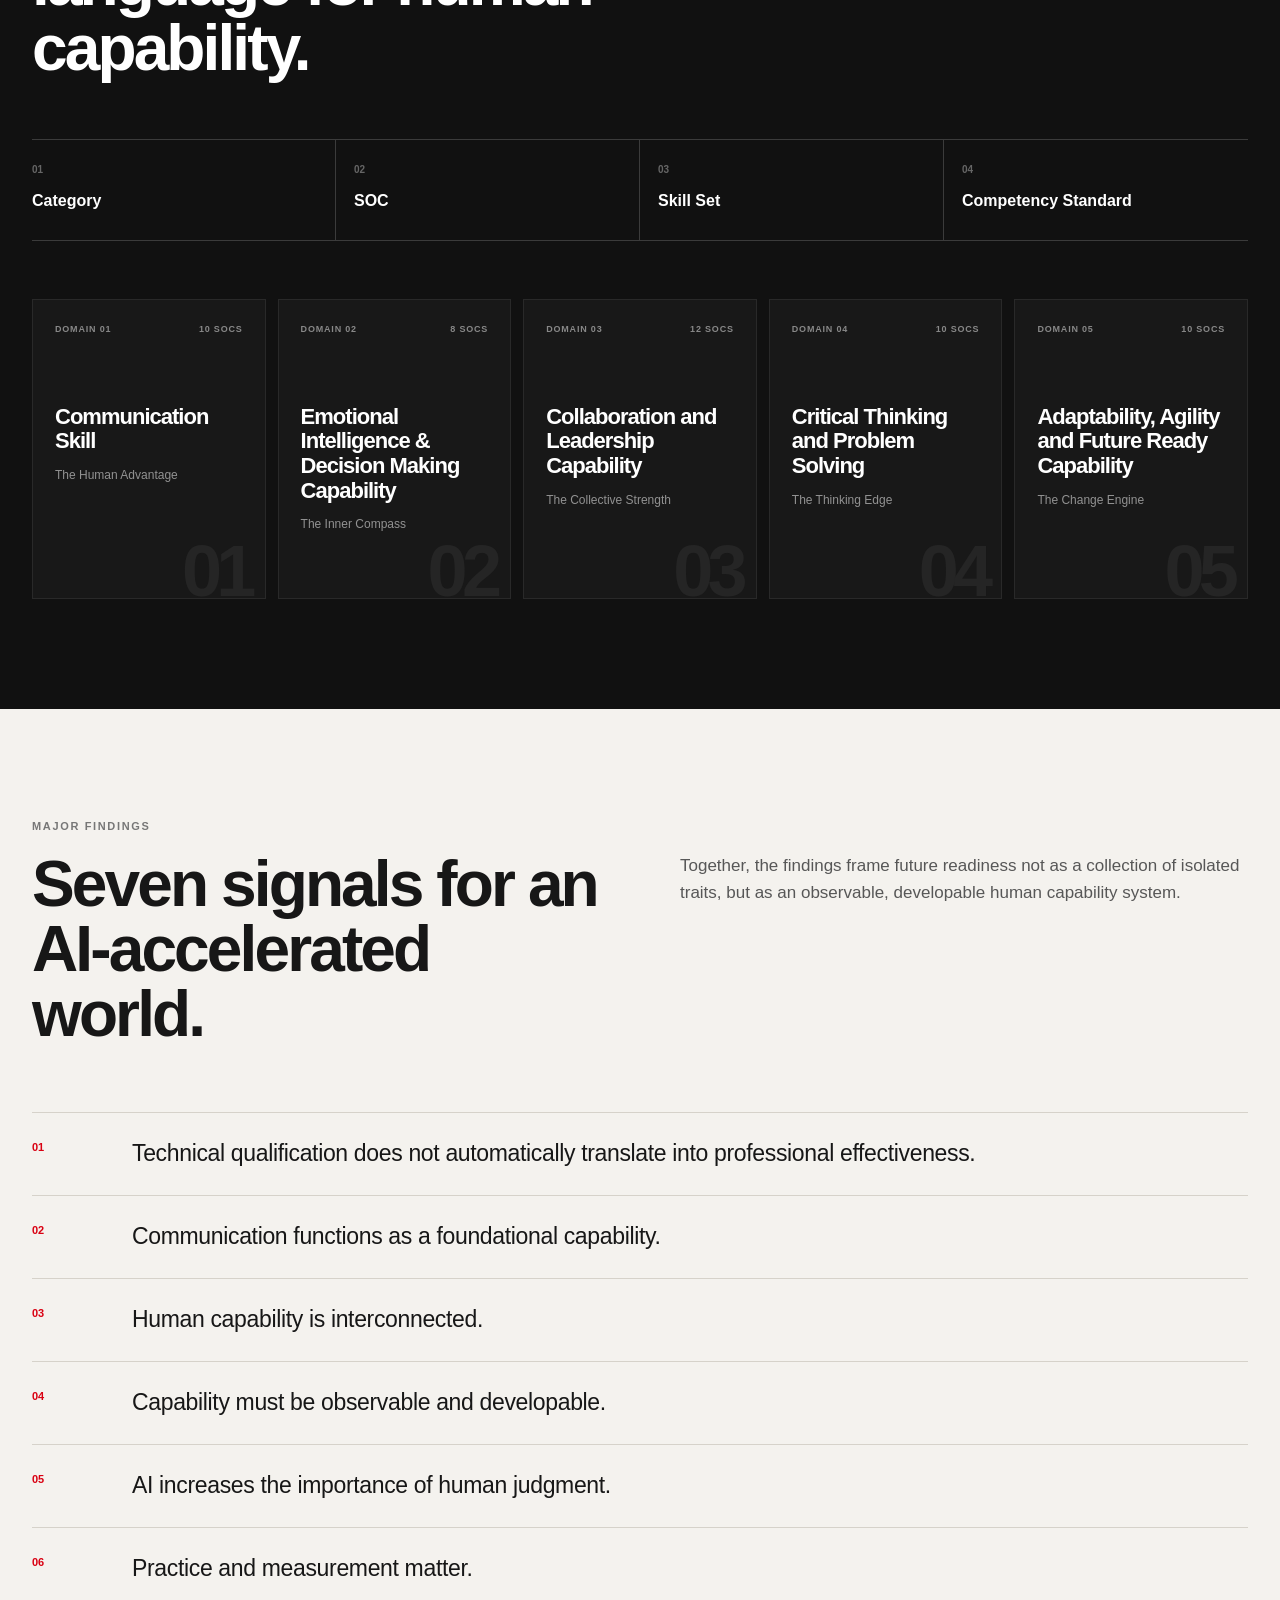
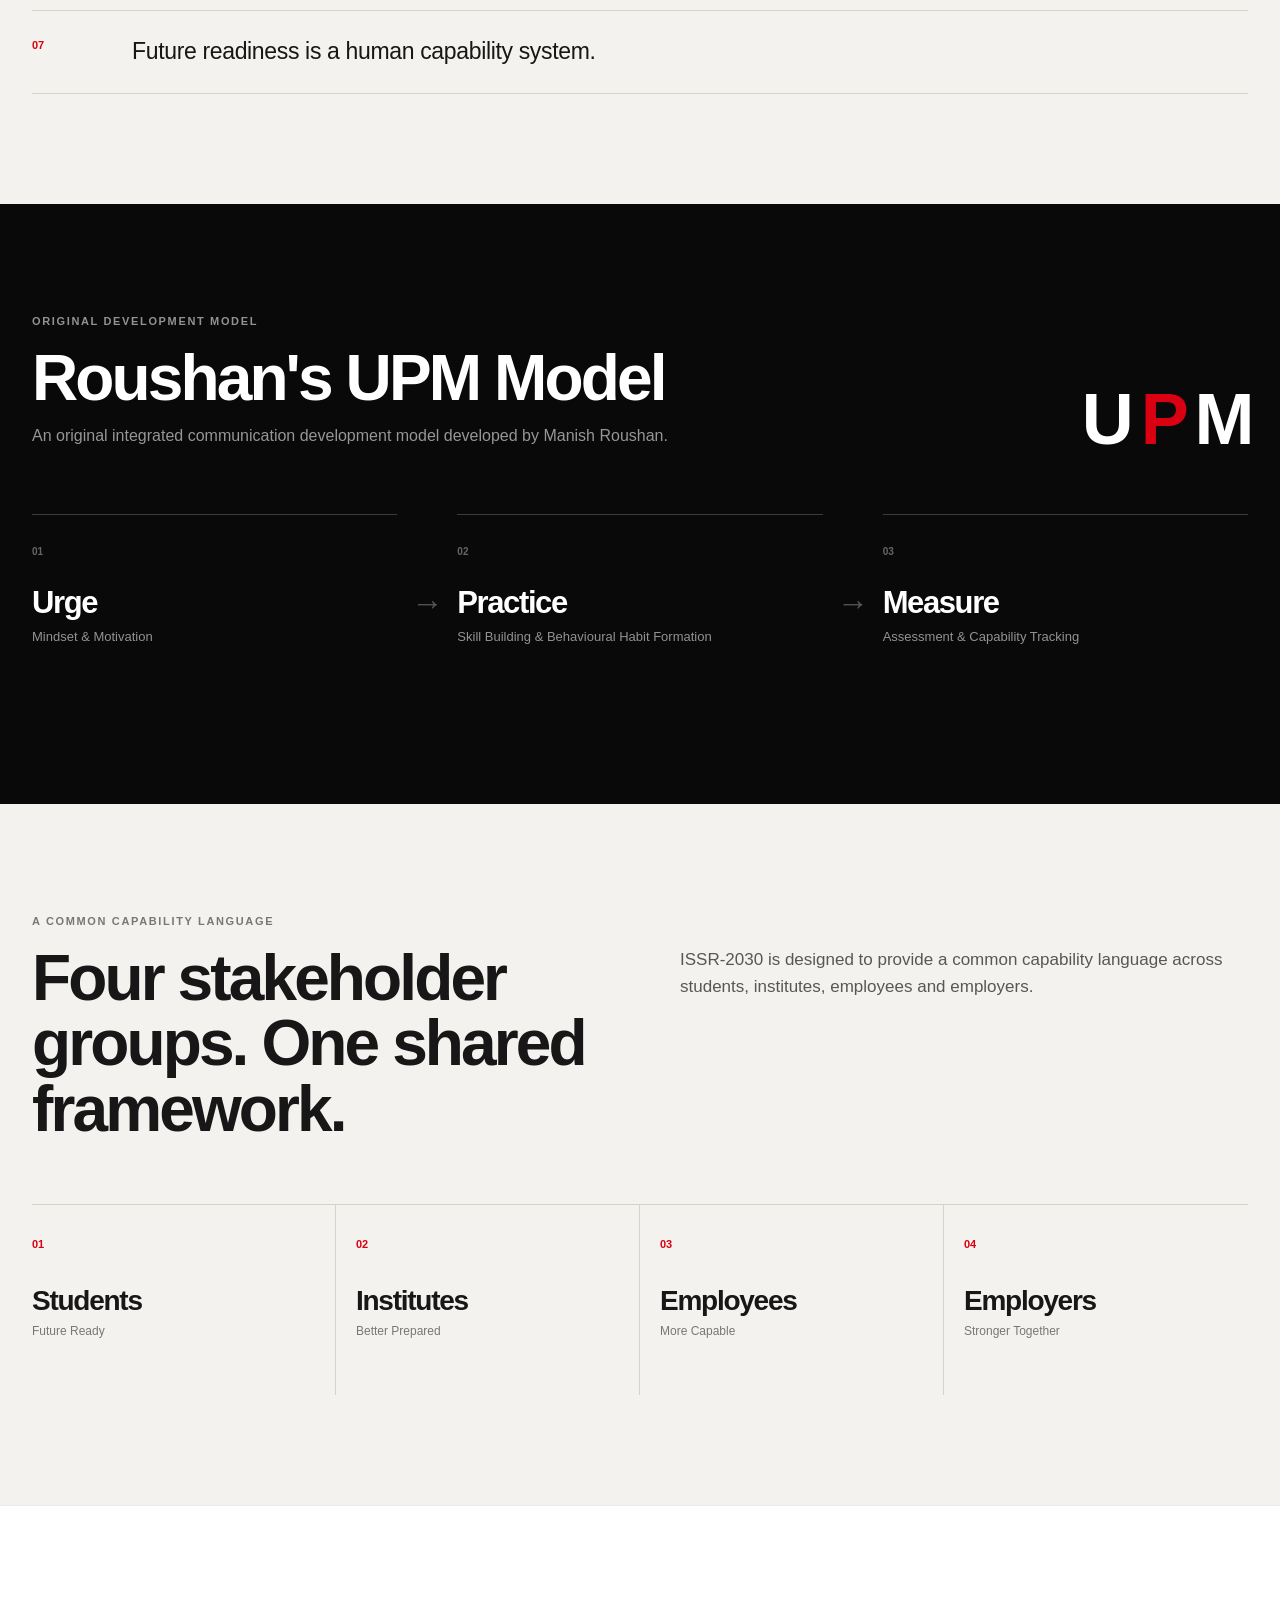
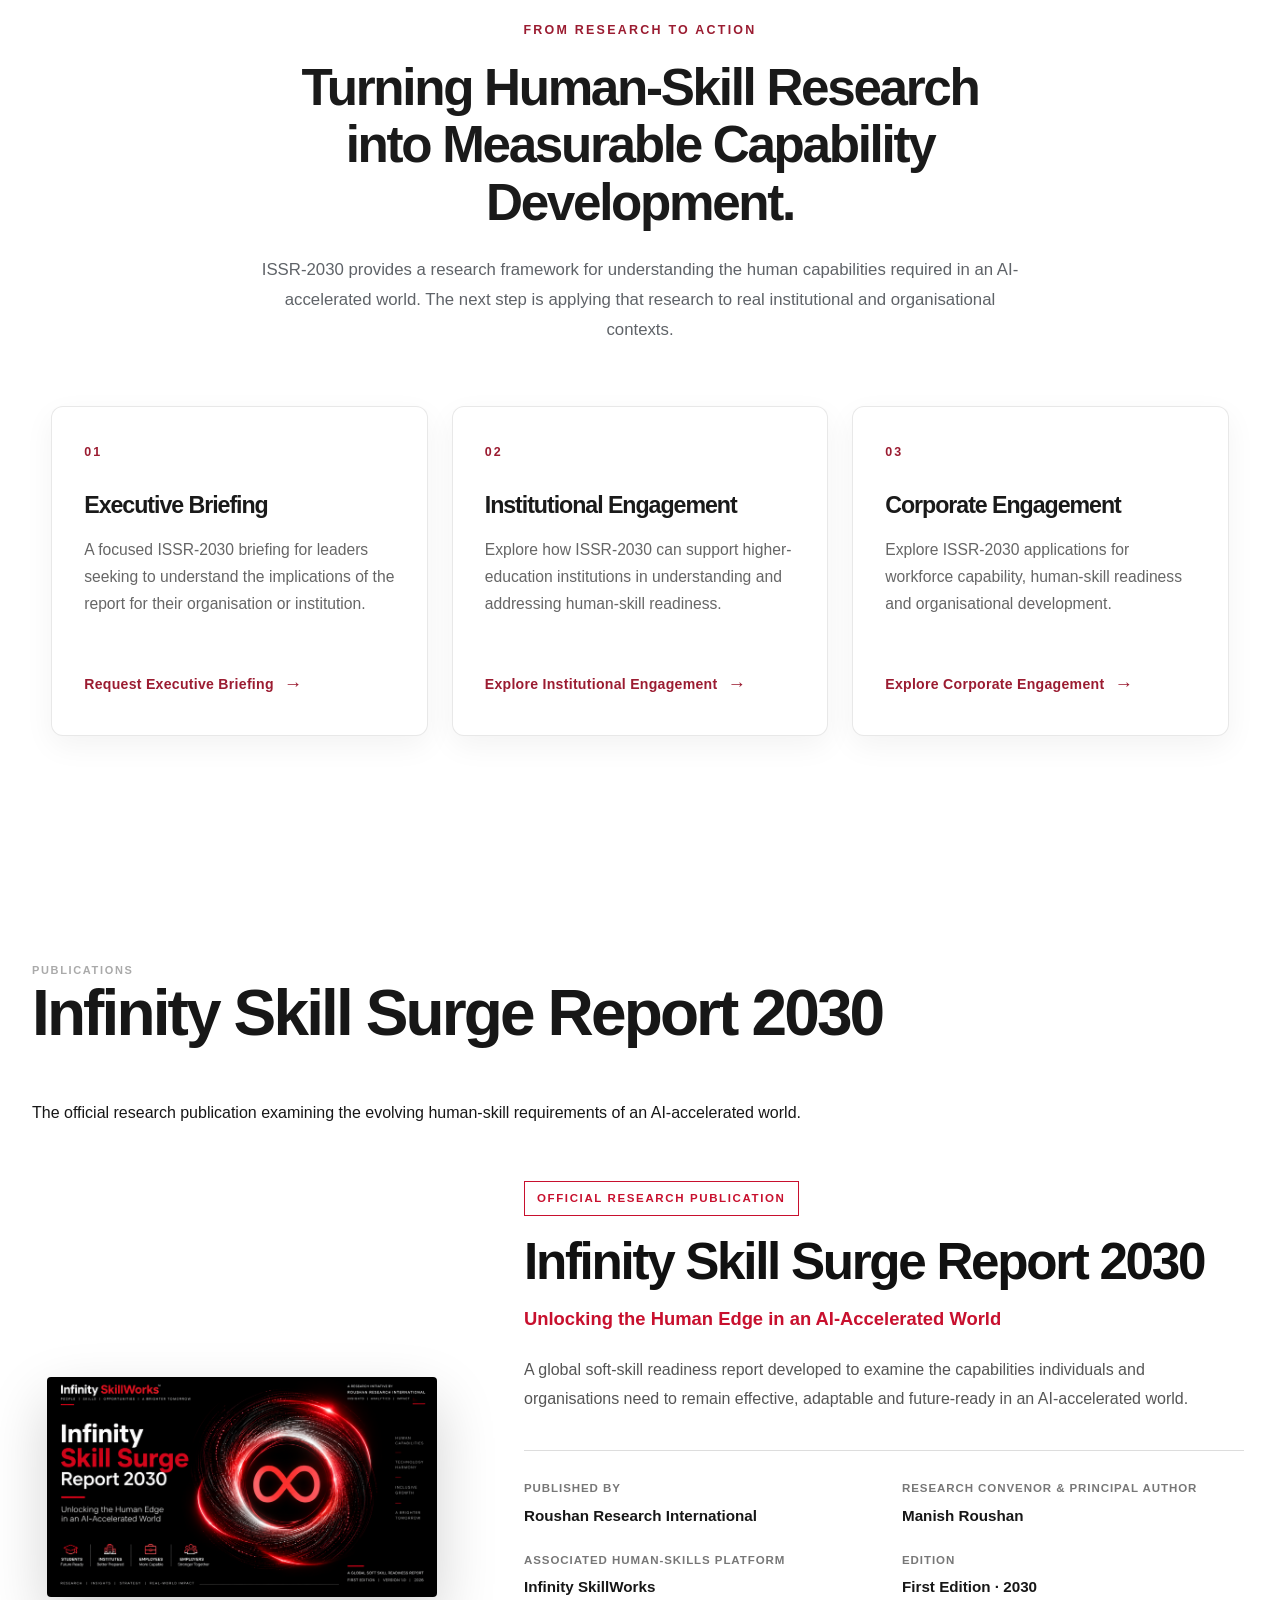
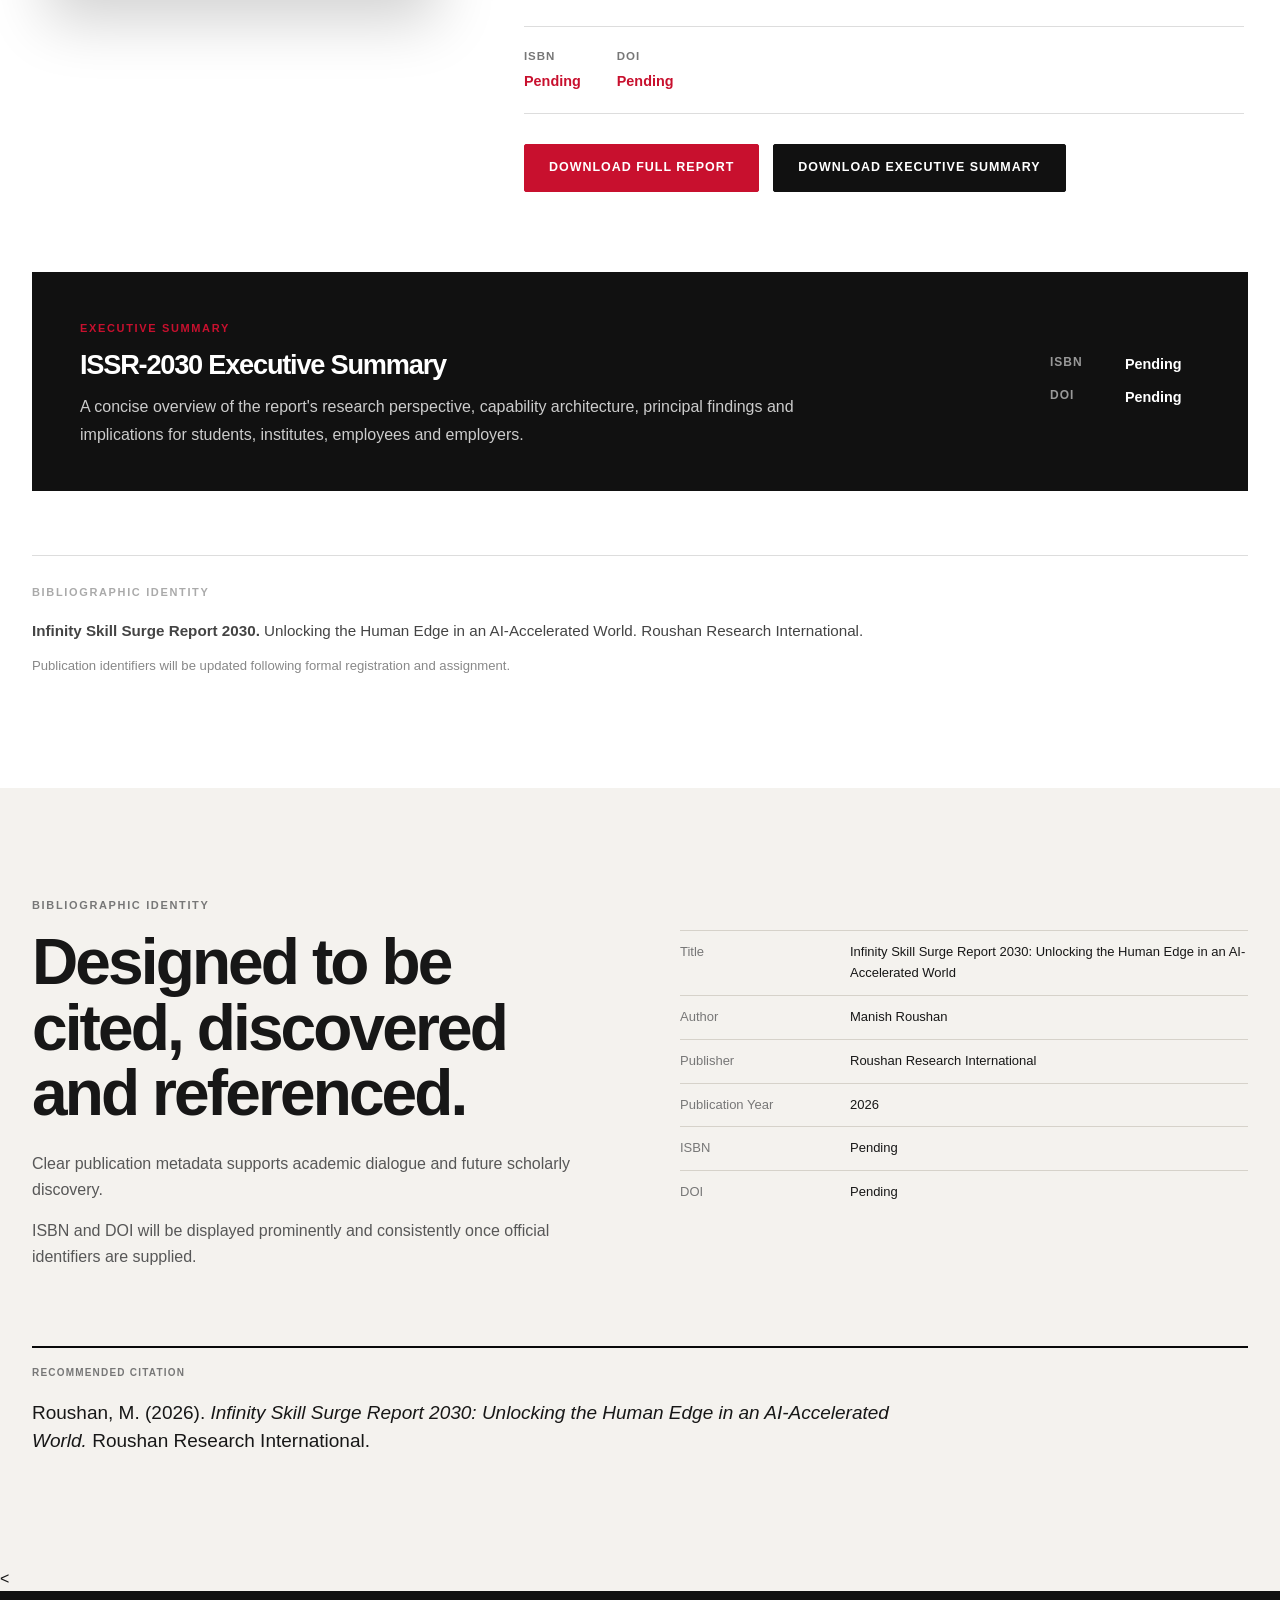
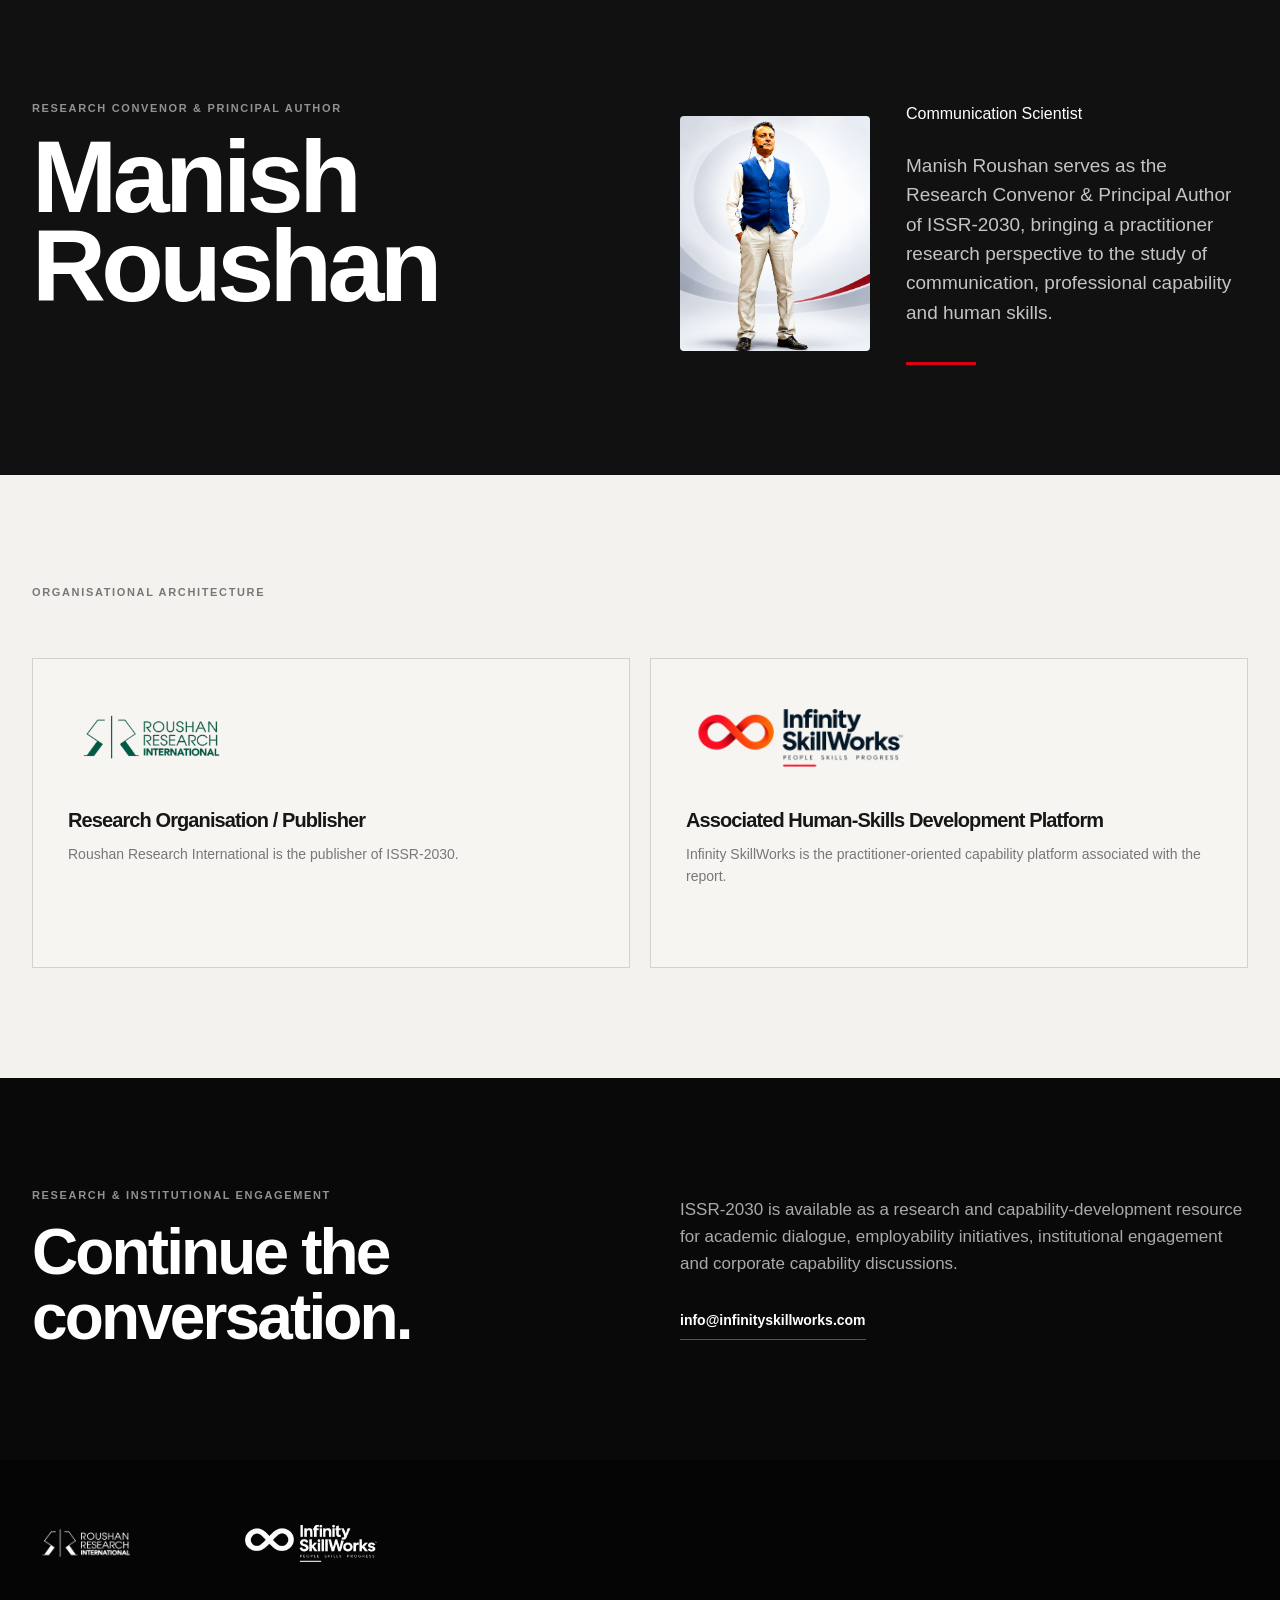
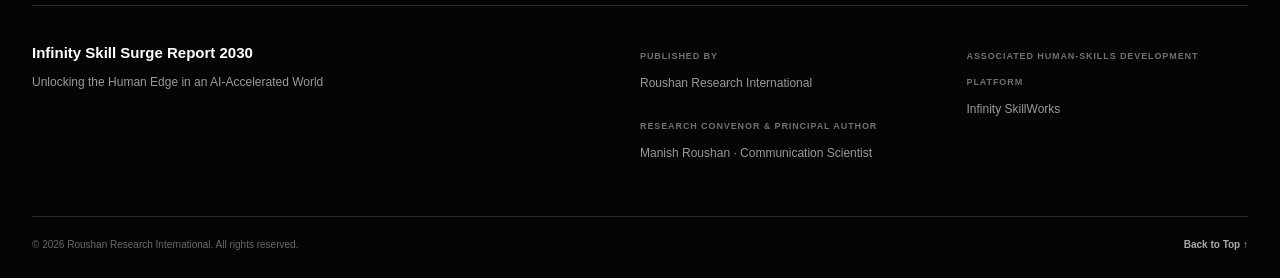
==== commit d7764d73: "Add files via upload" ====
--- a/index.html
+++ b/index.html
@@ -164,7 +164,7 @@
         <!-- Desktop Navigation -->
         <nav class="main-navigation" aria-label="Primary navigation">
 
-            <a href="#report">Report</a>
+            
 
             <a href="#research">Research</a>
 
@@ -172,7 +172,7 @@
 
             <a href="#findings">Findings</a>
 
-            <a href="#upm">UPM Model</a>
+            <a href="#research-to-action">Research to Action</a>
 
             <a href="#publications">Publications</a>
 
@@ -211,7 +211,7 @@
         aria-label="Mobile navigation"
     >
 
-        <a href="#report">Report</a>
+        
 
         <a href="#research">Research</a>
 
@@ -220,6 +220,8 @@
         <a href="#findings">Findings</a>
 
         <a href="#upm">UPM Model</a>
+
+        <a href="#research-to-action">Research to Action</a>
 
         <a href="#publications">Publications</a>
 
@@ -1343,6 +1345,142 @@
 
 </section>
 
+<!-- =========================================================
+     RESEARCH TO ACTION
+     Commercial Engagement Gateway
+     ========================================================= -->
+
+<section id="research-to-action" class="research-to-action-section">
+
+    <div class="section-container">
+
+        <div class="research-to-action-header">
+
+            <span class="section-eyebrow">
+                FROM RESEARCH TO ACTION
+            </span>
+
+            <h2>
+                Turning Human-Skill Research<br>
+                into Measurable Capability Development.
+            </h2>
+
+            <p class="research-to-action-intro">
+                ISSR-2030 provides a research framework for understanding
+                the human capabilities required in an AI-accelerated world.
+                The next step is applying that research to real institutional
+                and organisational contexts.
+            </p>
+
+        </div>
+
+
+        <div class="research-action-grid">
+
+            <!-- Executive Briefing -->
+
+            <article class="research-action-card">
+
+                <div class="research-action-number">
+                    01
+                </div>
+
+                <div class="research-action-content">
+
+                    <h3>
+                        Executive Briefing
+                    </h3>
+
+                    <p>
+                        A focused ISSR-2030 briefing for leaders seeking to
+                        understand the implications of the report for their
+                        organisation or institution.
+                    </p>
+
+                    <a
+                        href="executive-briefing.html"
+                        class="research-action-link"
+                    >
+                        Request Executive Briefing
+                        <span>→</span>
+                    </a>
+
+                </div>
+
+            </article>
+
+
+            <!-- Institutional Engagement -->
+
+            <article class="research-action-card">
+
+                <div class="research-action-number">
+                    02
+                </div>
+
+                <div class="research-action-content">
+
+                    <h3>
+                        Institutional Engagement
+                    </h3>
+
+                    <p>
+                        Explore how ISSR-2030 can support higher-education
+                        institutions in understanding and addressing
+                        human-skill readiness.
+                    </p>
+
+                    <a
+                        href="institutional-engagement.html"
+                        class="research-action-link"
+                    >
+                        Explore Institutional Engagement
+                        <span>→</span>
+                    </a>
+
+                </div>
+
+            </article>
+
+
+            <!-- Corporate Engagement -->
+
+            <article class="research-action-card">
+
+                <div class="research-action-number">
+                    03
+                </div>
+
+                <div class="research-action-content">
+
+                    <h3>
+                        Corporate Engagement
+                    </h3>
+
+                    <p>
+                        Explore ISSR-2030 applications for workforce
+                        capability, human-skill readiness and
+                        organisational development.
+                    </p>
+
+                    <a
+                        href="corporate-engagement.html"
+                        class="research-action-link"
+                    >
+                        Explore Corporate Engagement
+                        <span>→</span>
+                    </a>
+
+                </div>
+
+            </article>
+
+        </div>
+
+    </div>
+
+</section>
+
 
 
 <!-- =========================================================
--- a/styles.css
+++ b/styles.css
@@ -4631,4 +4631,262 @@
         height: 200px;
     }
 
+}
+
+/* =========================================================
+   ISSR 2030 — RESEARCH TO ACTION
+   Commercial Engagement Gateway
+   ========================================================= */
+
+.research-to-action-section {
+    position: relative;
+    padding: 110px 0;
+    background: var(--bg, #ffffff);
+    border-top: 1px solid rgba(0, 0, 0, 0.08);
+}
+
+
+.research-to-action-section .section-container {
+    width: min(1180px, 92%);
+    margin: 0 auto;
+}
+
+
+/* ---------- Header ---------- */
+
+.research-to-action-header {
+    max-width: 850px;
+    margin: 0 auto 60px;
+    text-align: center;
+}
+
+
+.research-to-action-header .section-eyebrow {
+    display: inline-block;
+    margin-bottom: 18px;
+
+    font-size: 0.78rem;
+    font-weight: 700;
+    letter-spacing: 0.18em;
+    text-transform: uppercase;
+
+    color: #9b1c31;
+}
+
+
+.research-to-action-header h2 {
+    margin: 0 0 24px;
+
+    font-size: clamp(2rem, 4vw, 3.25rem);
+    line-height: 1.12;
+    font-weight: 700;
+
+    color: #1a1a1a;
+}
+
+
+.research-to-action-intro {
+    max-width: 760px;
+    margin: 0 auto;
+
+    font-size: 1.05rem;
+    line-height: 1.8;
+
+    color: #5f6368;
+}
+
+
+/* ---------- Three Commercial Cards ---------- */
+
+.research-action-grid {
+    display: grid;
+
+    grid-template-columns:
+        repeat(3, minmax(0, 1fr));
+
+    gap: 24px;
+}
+
+
+.research-action-card {
+    position: relative;
+
+    display: flex;
+    flex-direction: column;
+
+    min-height: 330px;
+    padding: 36px 32px;
+
+    background: #ffffff;
+
+    border: 1px solid rgba(0, 0, 0, 0.09);
+    border-radius: 12px;
+
+    box-shadow:
+        0 10px 30px rgba(0, 0, 0, 0.05);
+
+    transition:
+        transform 0.25s ease,
+        box-shadow 0.25s ease,
+        border-color 0.25s ease;
+}
+
+
+.research-action-card:hover {
+    transform: translateY(-6px);
+
+    border-color: rgba(155, 28, 49, 0.35);
+
+    box-shadow:
+        0 18px 40px rgba(0, 0, 0, 0.09);
+}
+
+
+/* ---------- Number ---------- */
+
+.research-action-number {
+    margin-bottom: 28px;
+
+    font-size: 0.78rem;
+    font-weight: 700;
+    letter-spacing: 0.16em;
+
+    color: #9b1c31;
+}
+
+
+/* ---------- Card Content ---------- */
+
+.research-action-content {
+    display: flex;
+    flex-direction: column;
+    flex: 1;
+}
+
+
+.research-action-content h3 {
+    margin: 0 0 16px;
+
+    font-size: 1.45rem;
+    line-height: 1.25;
+    font-weight: 700;
+
+    color: #1a1a1a;
+}
+
+
+.research-action-content p {
+    margin: 0;
+
+    font-size: 0.98rem;
+    line-height: 1.75;
+
+    color: #666666;
+}
+
+
+/* ---------- Card CTA ---------- */
+
+.research-action-link {
+    display: inline-flex;
+    align-items: center;
+    gap: 10px;
+
+    margin-top: auto;
+    padding-top: 28px;
+
+    font-size: 0.88rem;
+    font-weight: 700;
+    letter-spacing: 0.02em;
+
+    color: #9b1c31;
+
+    text-decoration: none;
+
+    transition:
+        color 0.2s ease,
+        gap 0.2s ease;
+}
+
+
+.research-action-link span {
+    font-size: 1.15rem;
+
+    transition:
+        transform 0.2s ease;
+}
+
+
+.research-action-link:hover {
+    color: #6f1222;
+}
+
+
+.research-action-link:hover span {
+    transform: translateX(5px);
+}
+
+
+/* =========================================================
+   RESPONSIVE — TABLET
+   ========================================================= */
+
+@media (max-width: 900px) {
+
+    .research-to-action-section {
+        padding: 90px 0;
+    }
+
+    .research-action-grid {
+        grid-template-columns: 1fr;
+        gap: 20px;
+    }
+
+    .research-action-card {
+        min-height: auto;
+    }
+
+}
+
+
+/* =========================================================
+   RESPONSIVE — MOBILE
+   ========================================================= */
+
+@media (max-width: 600px) {
+
+    .research-to-action-section {
+        padding: 75px 0;
+    }
+
+    .research-to-action-header {
+        margin-bottom: 42px;
+    }
+
+    .research-to-action-header h2 {
+        font-size: 2rem;
+    }
+
+    .research-to-action-intro {
+        font-size: 0.98rem;
+        line-height: 1.7;
+    }
+
+    .research-action-card {
+        padding: 30px 25px;
+    }
+
+    .research-action-content h3 {
+        font-size: 1.3rem;
+    }
+
+}
+
+/* Keep Research to Action visually balanced in desktop navigation */
+@media (min-width: 1001px) {
+    .main-navigation a[href="#research-to-action"] {
+        width: 120px;
+        line-height: 1.25;
+        text-align: left;
+    }
 }
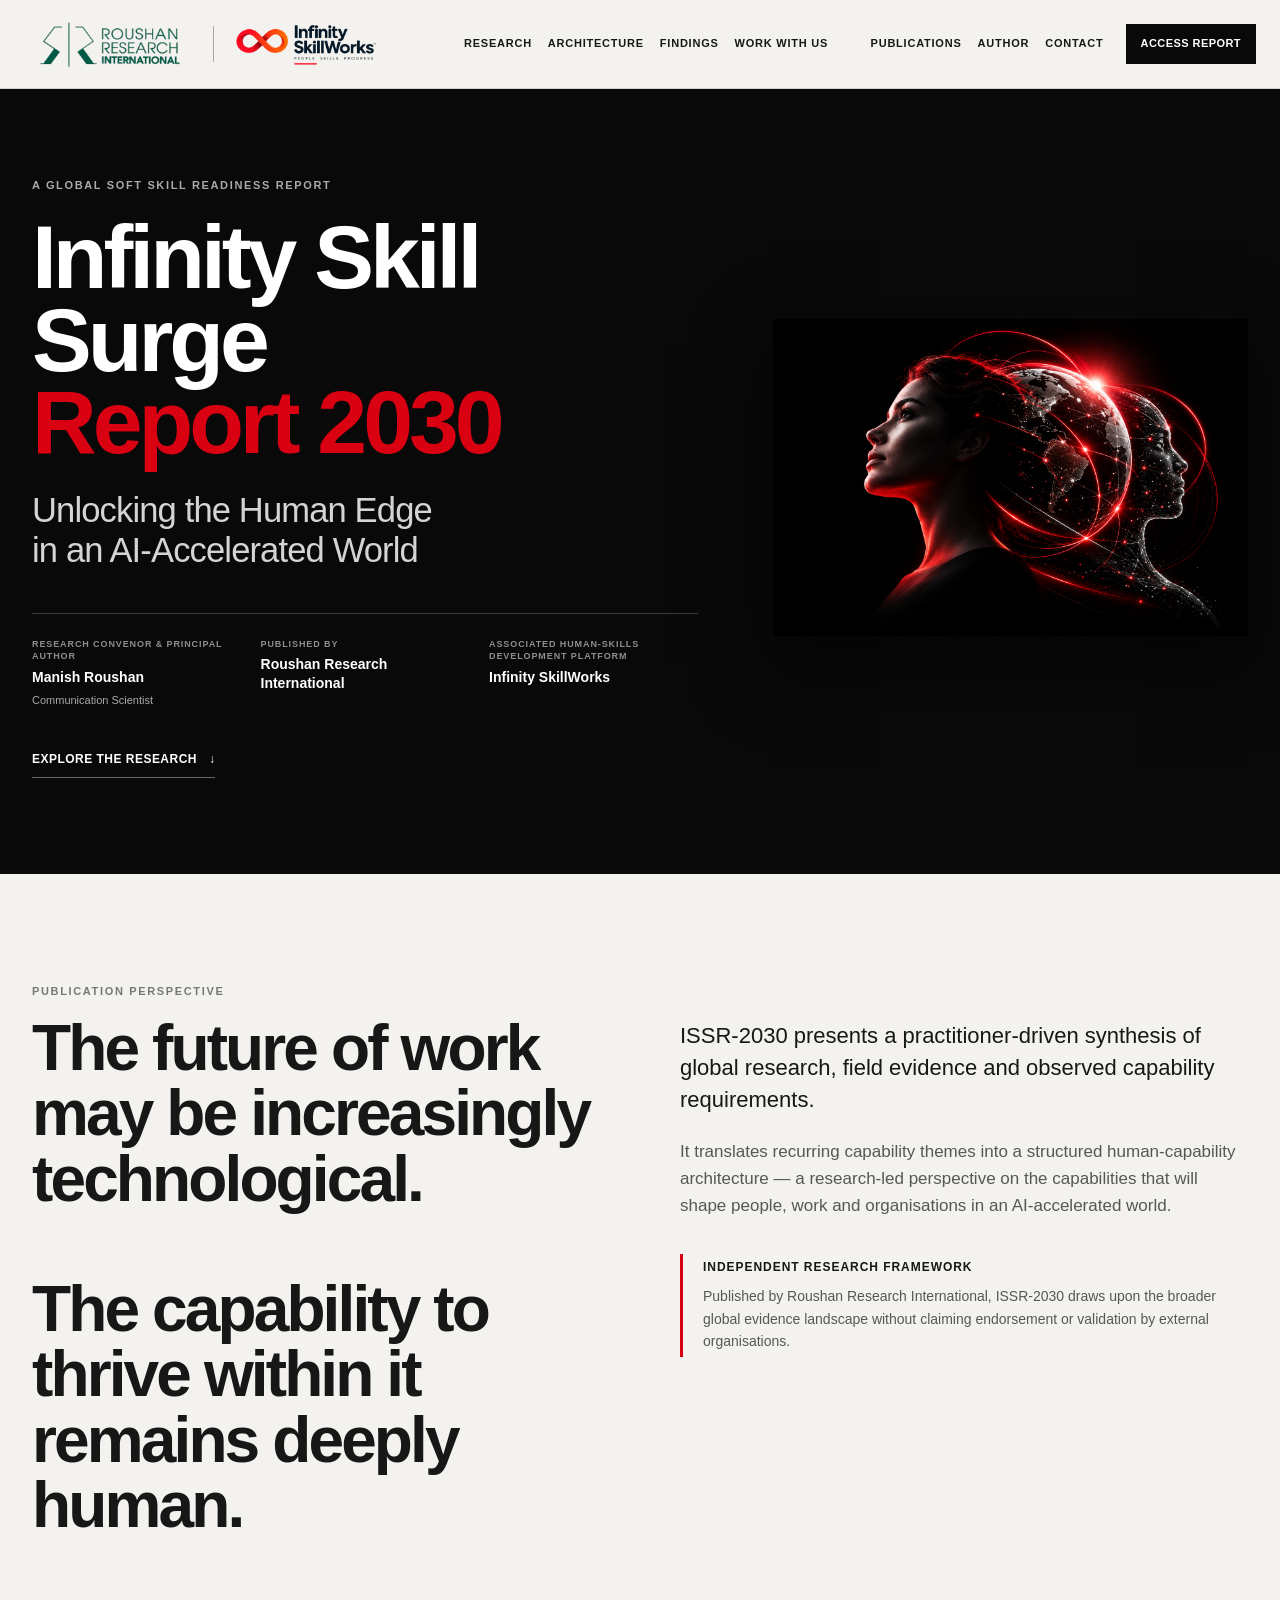
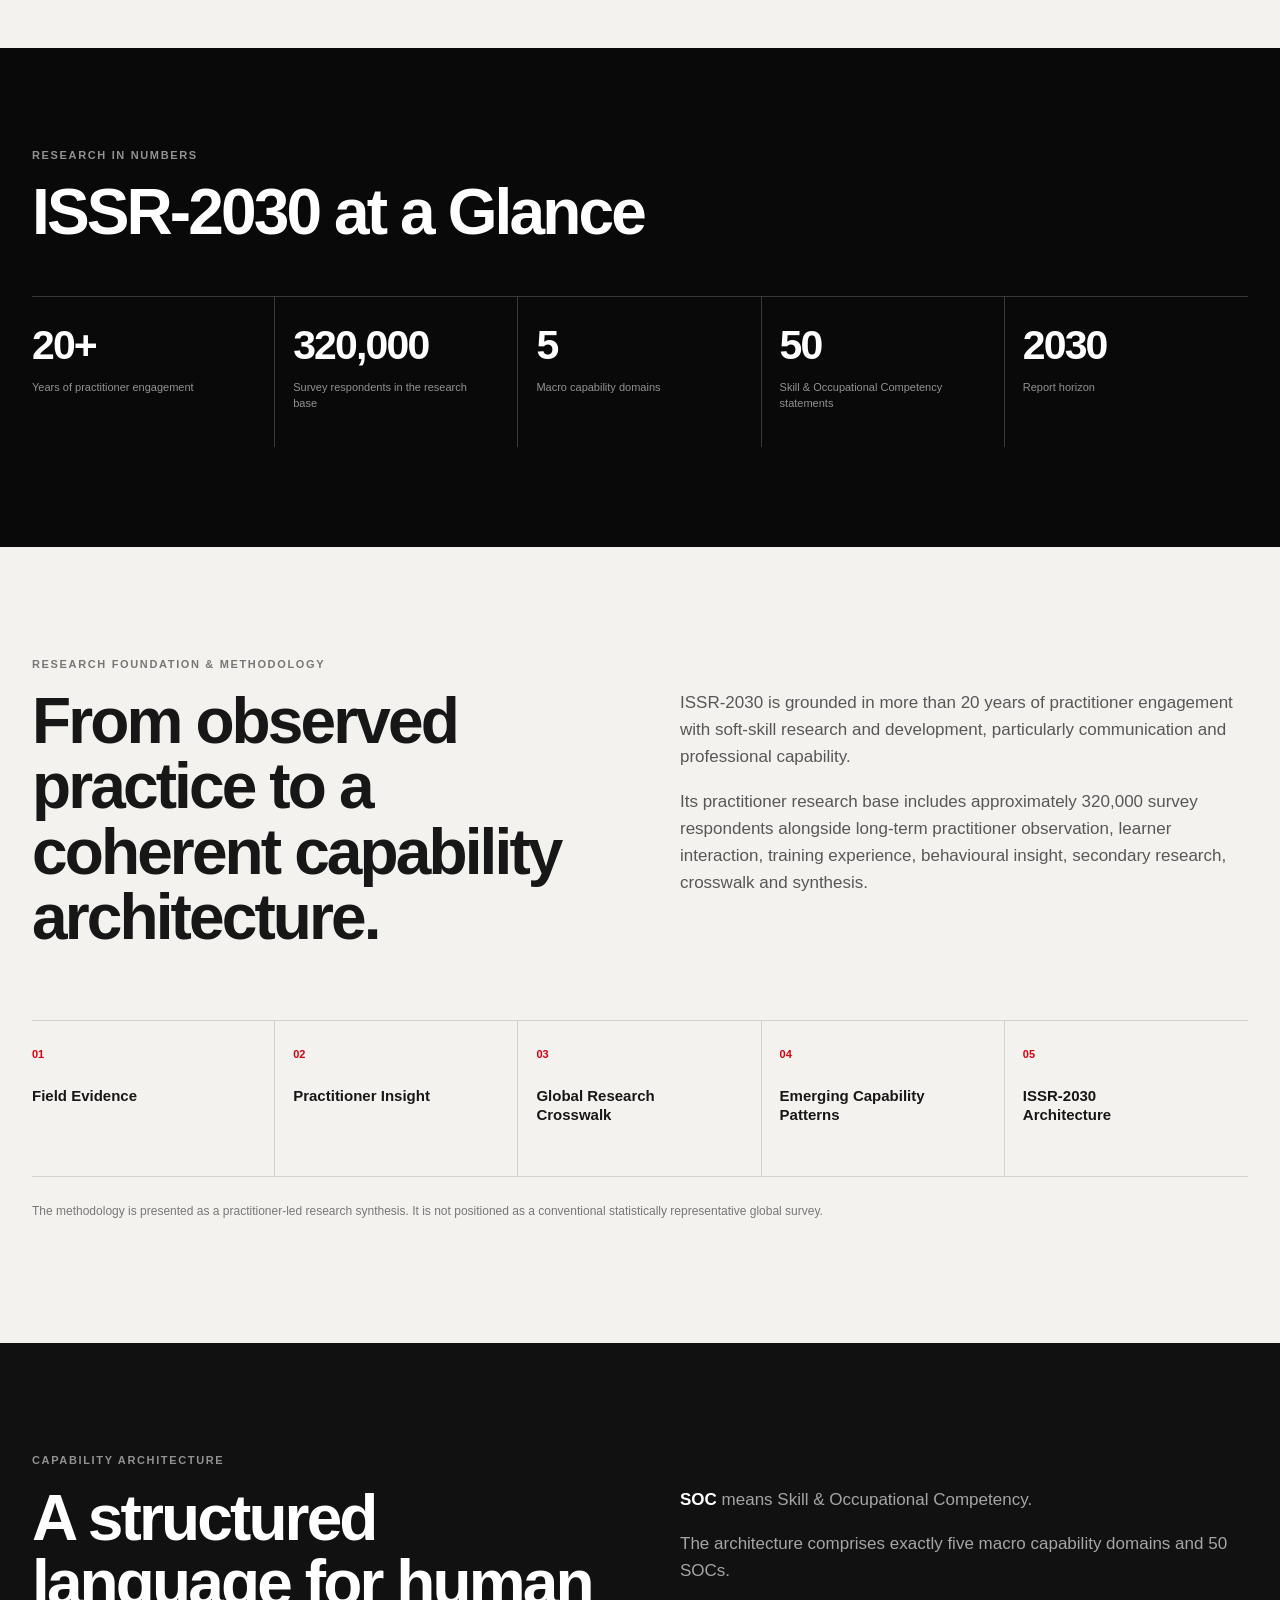
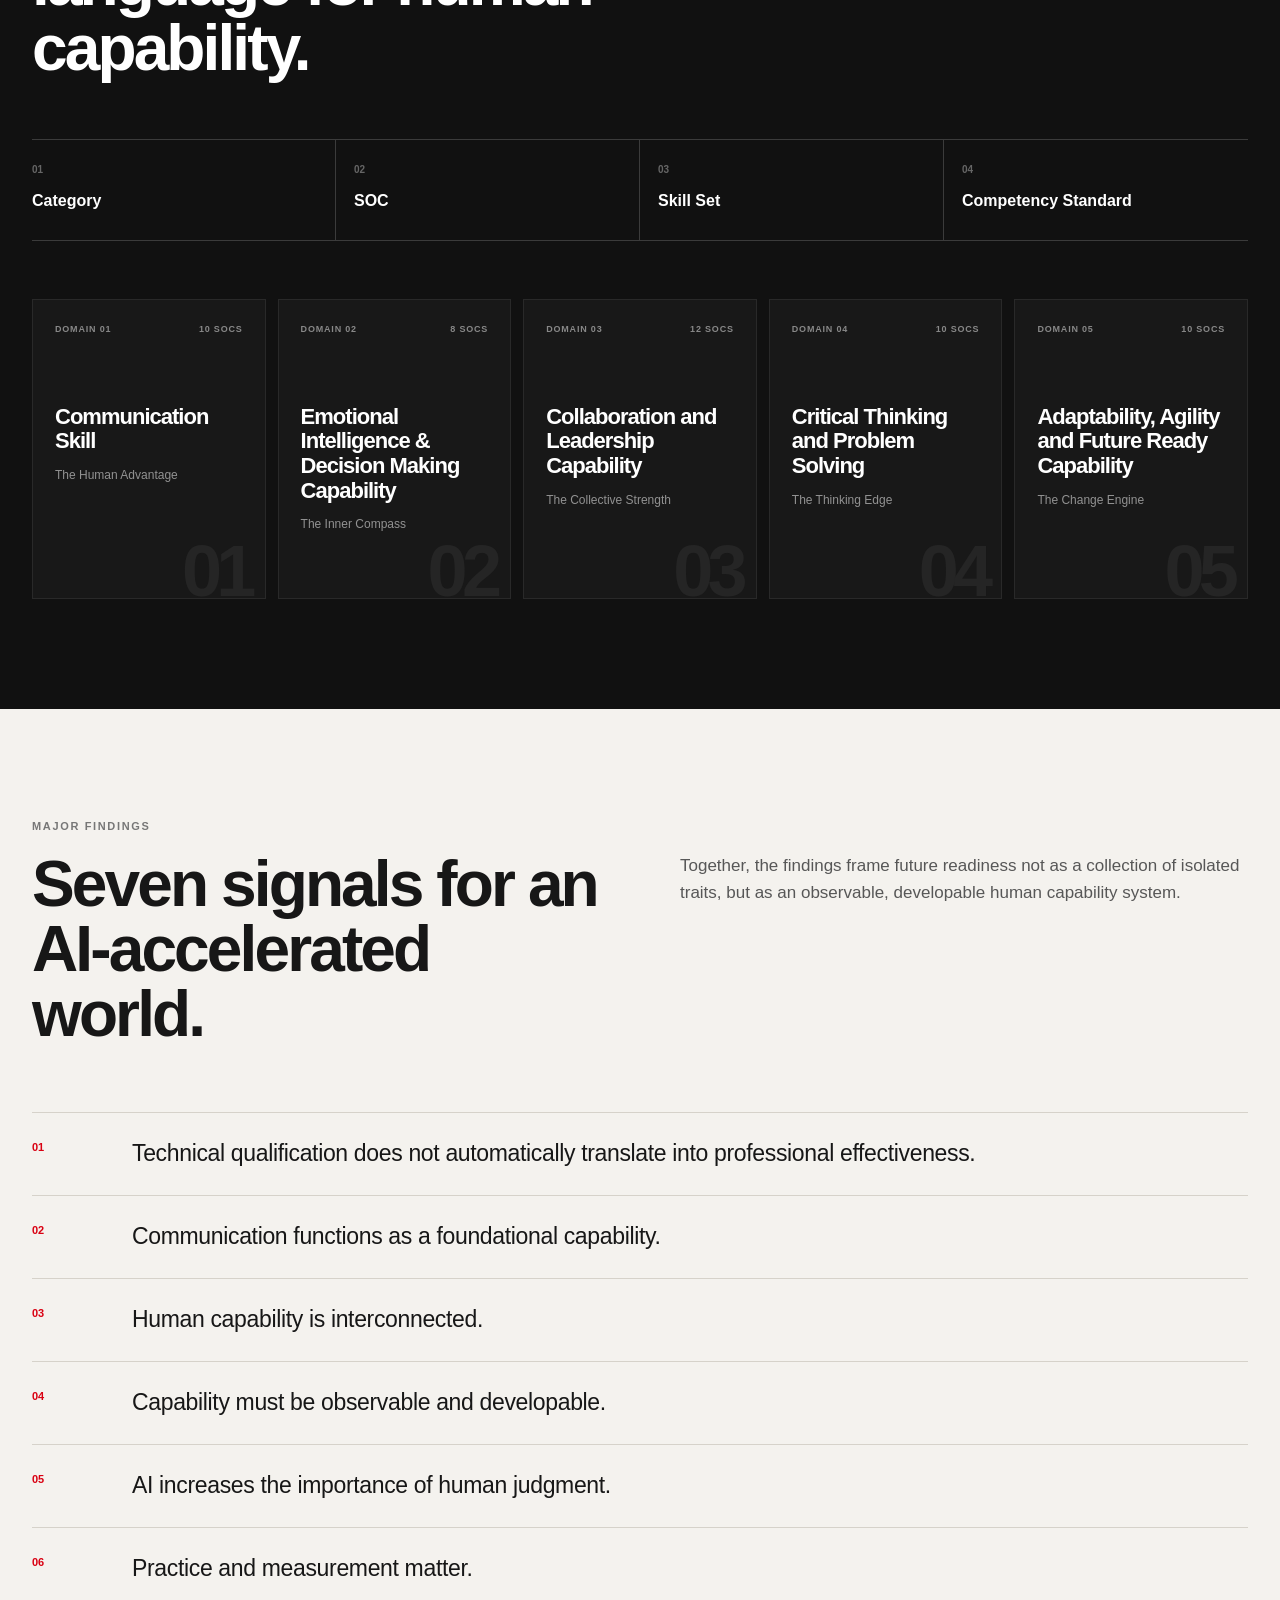
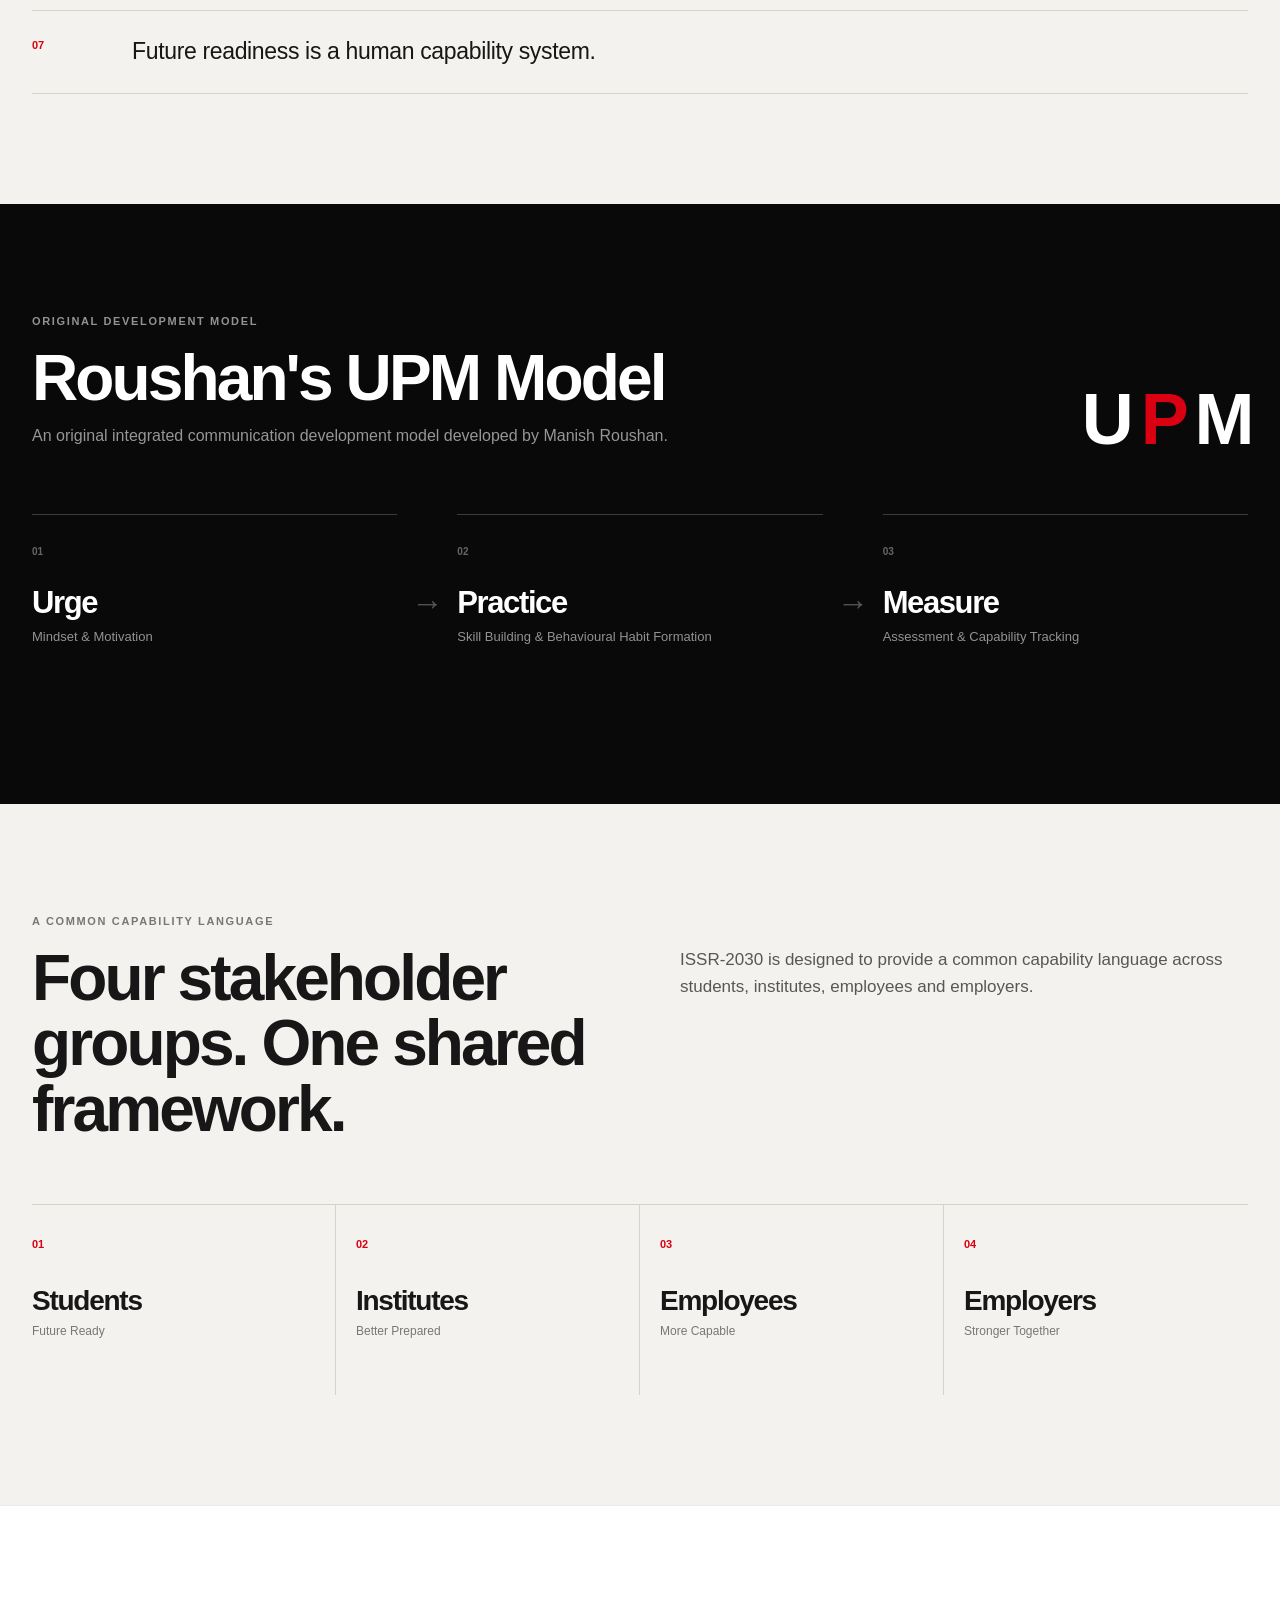
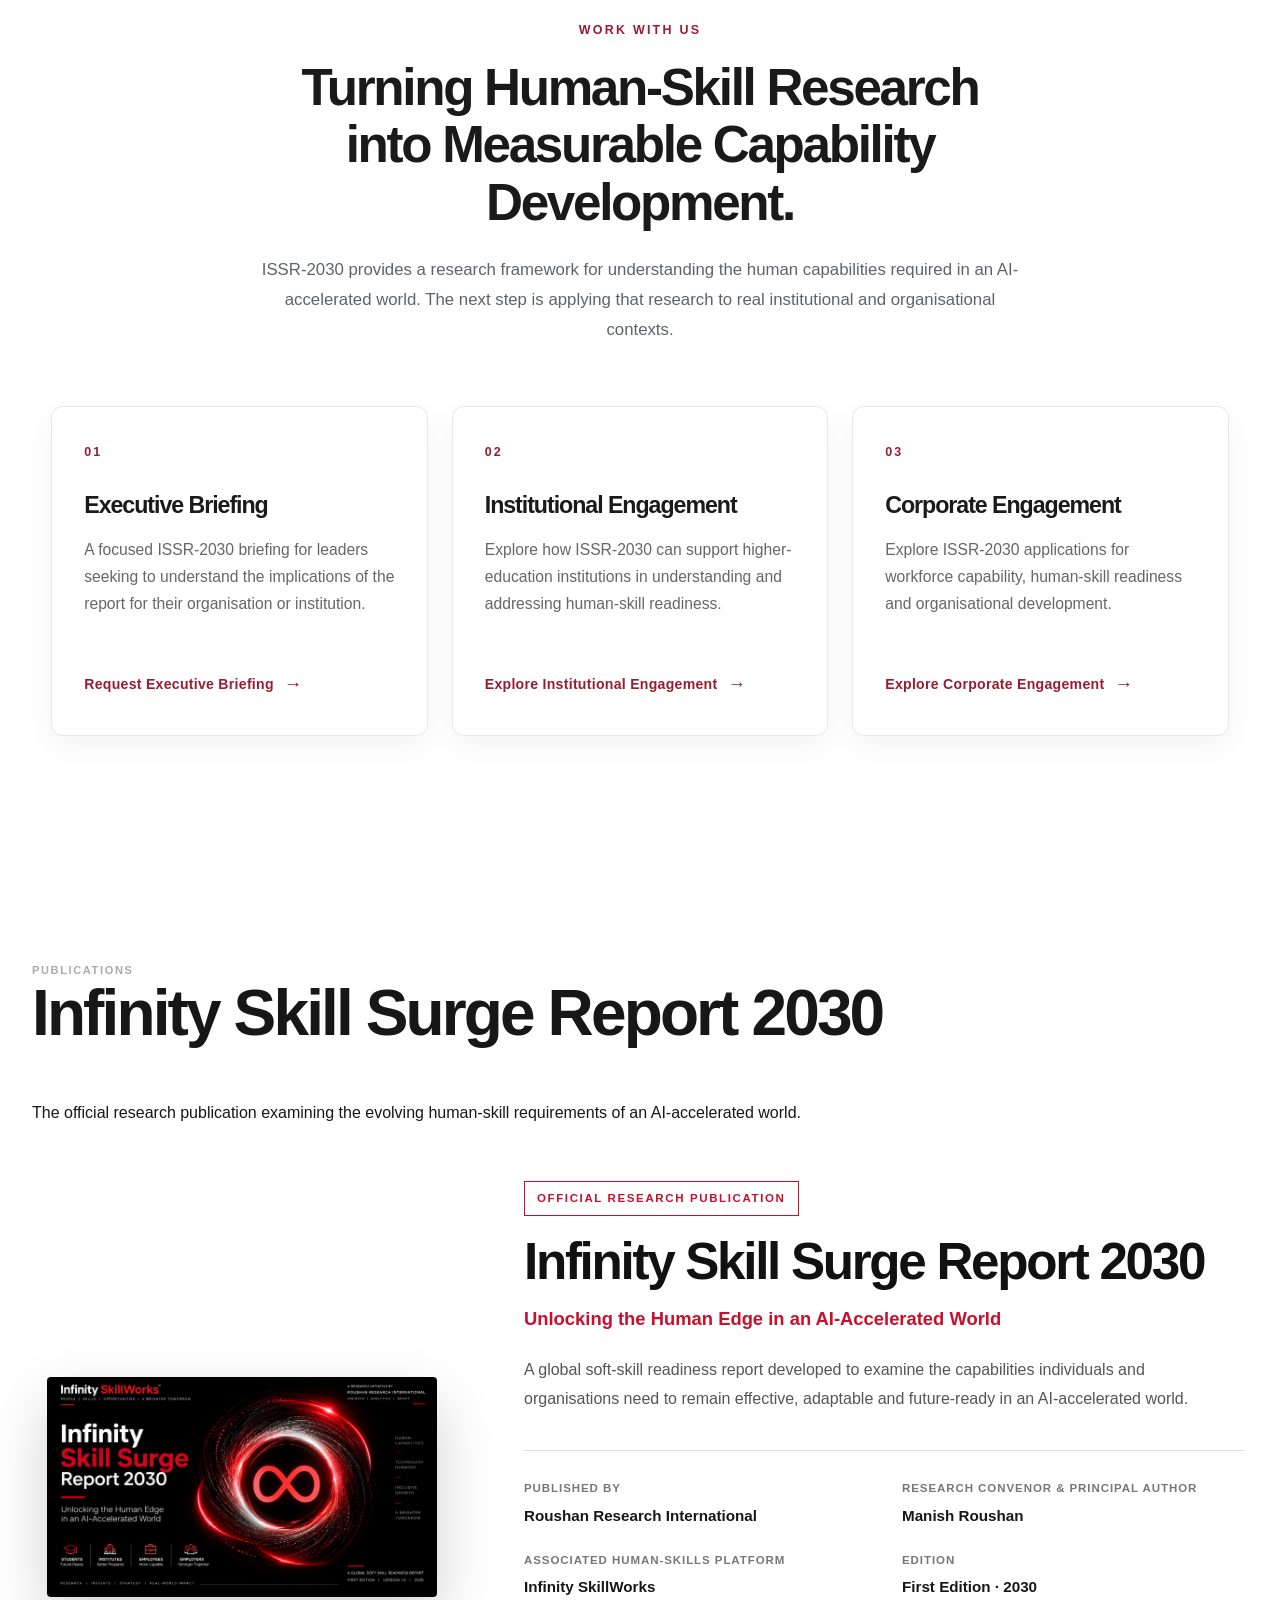
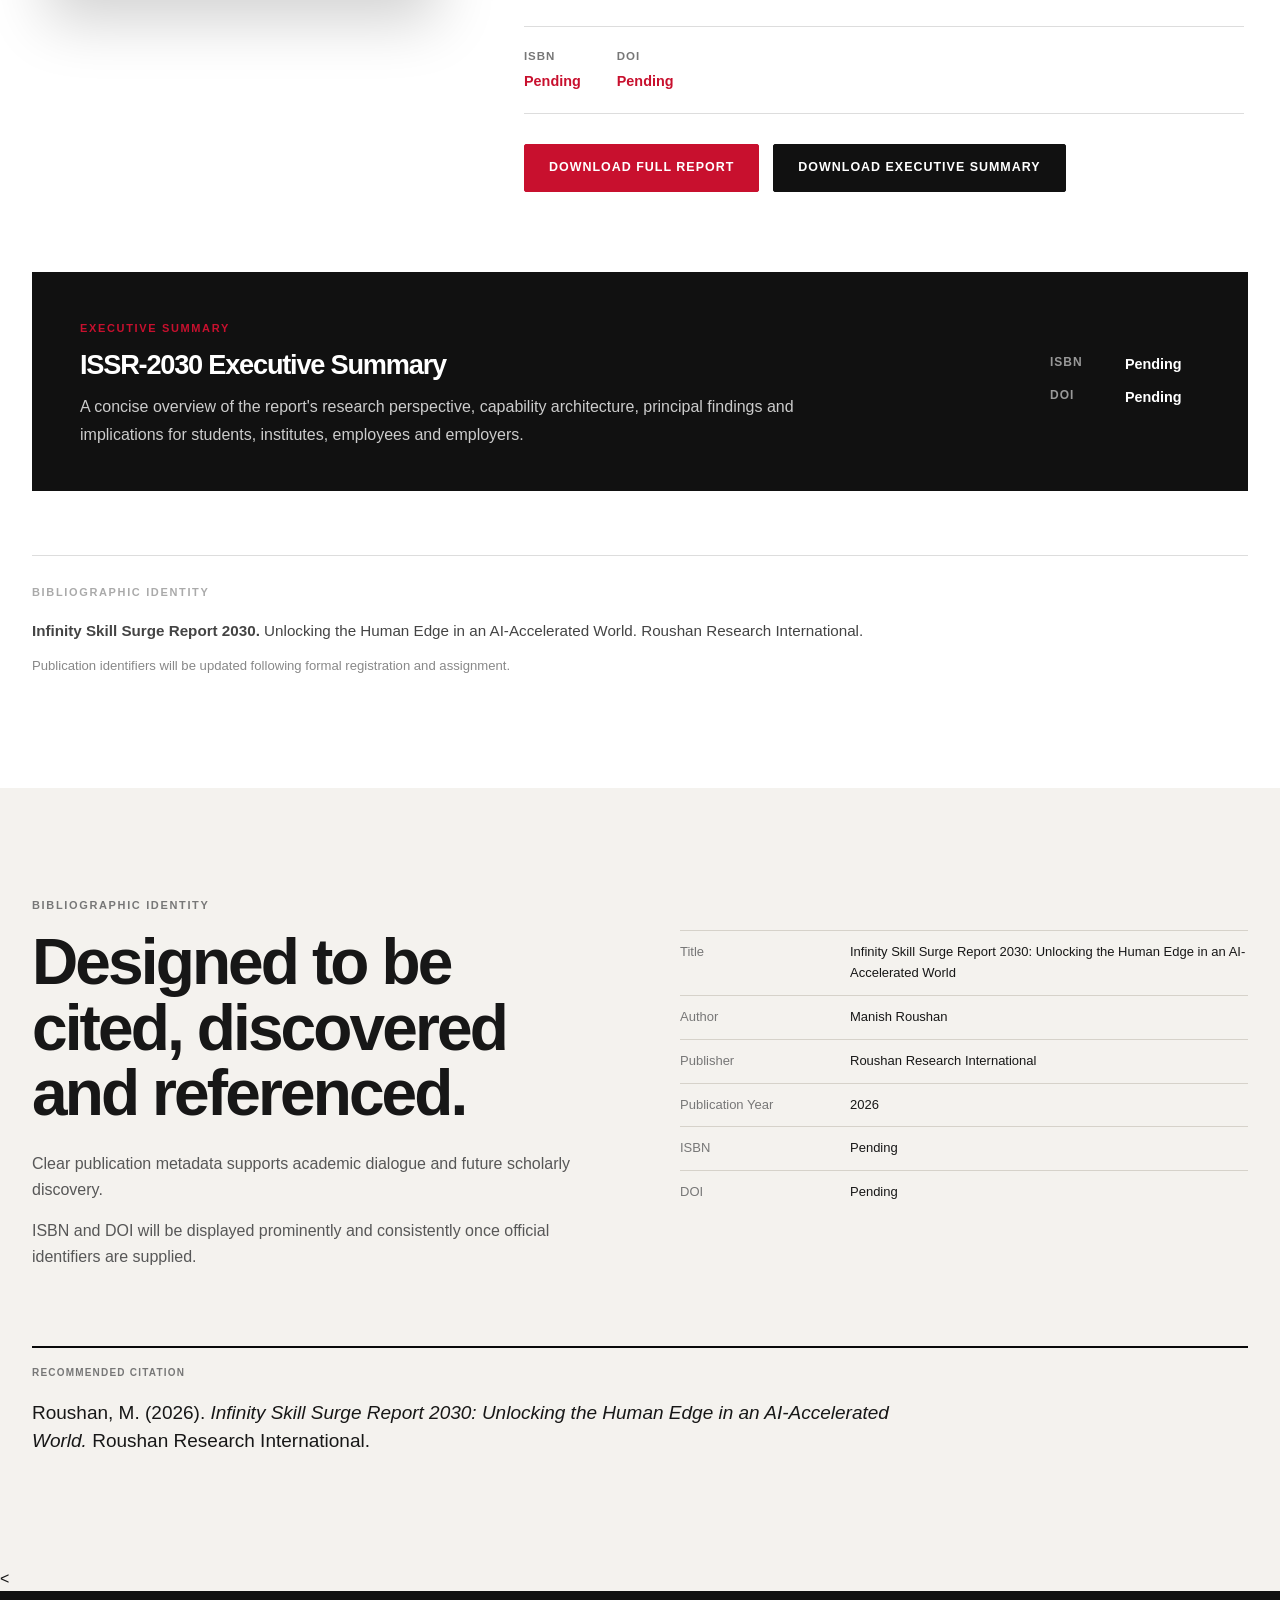
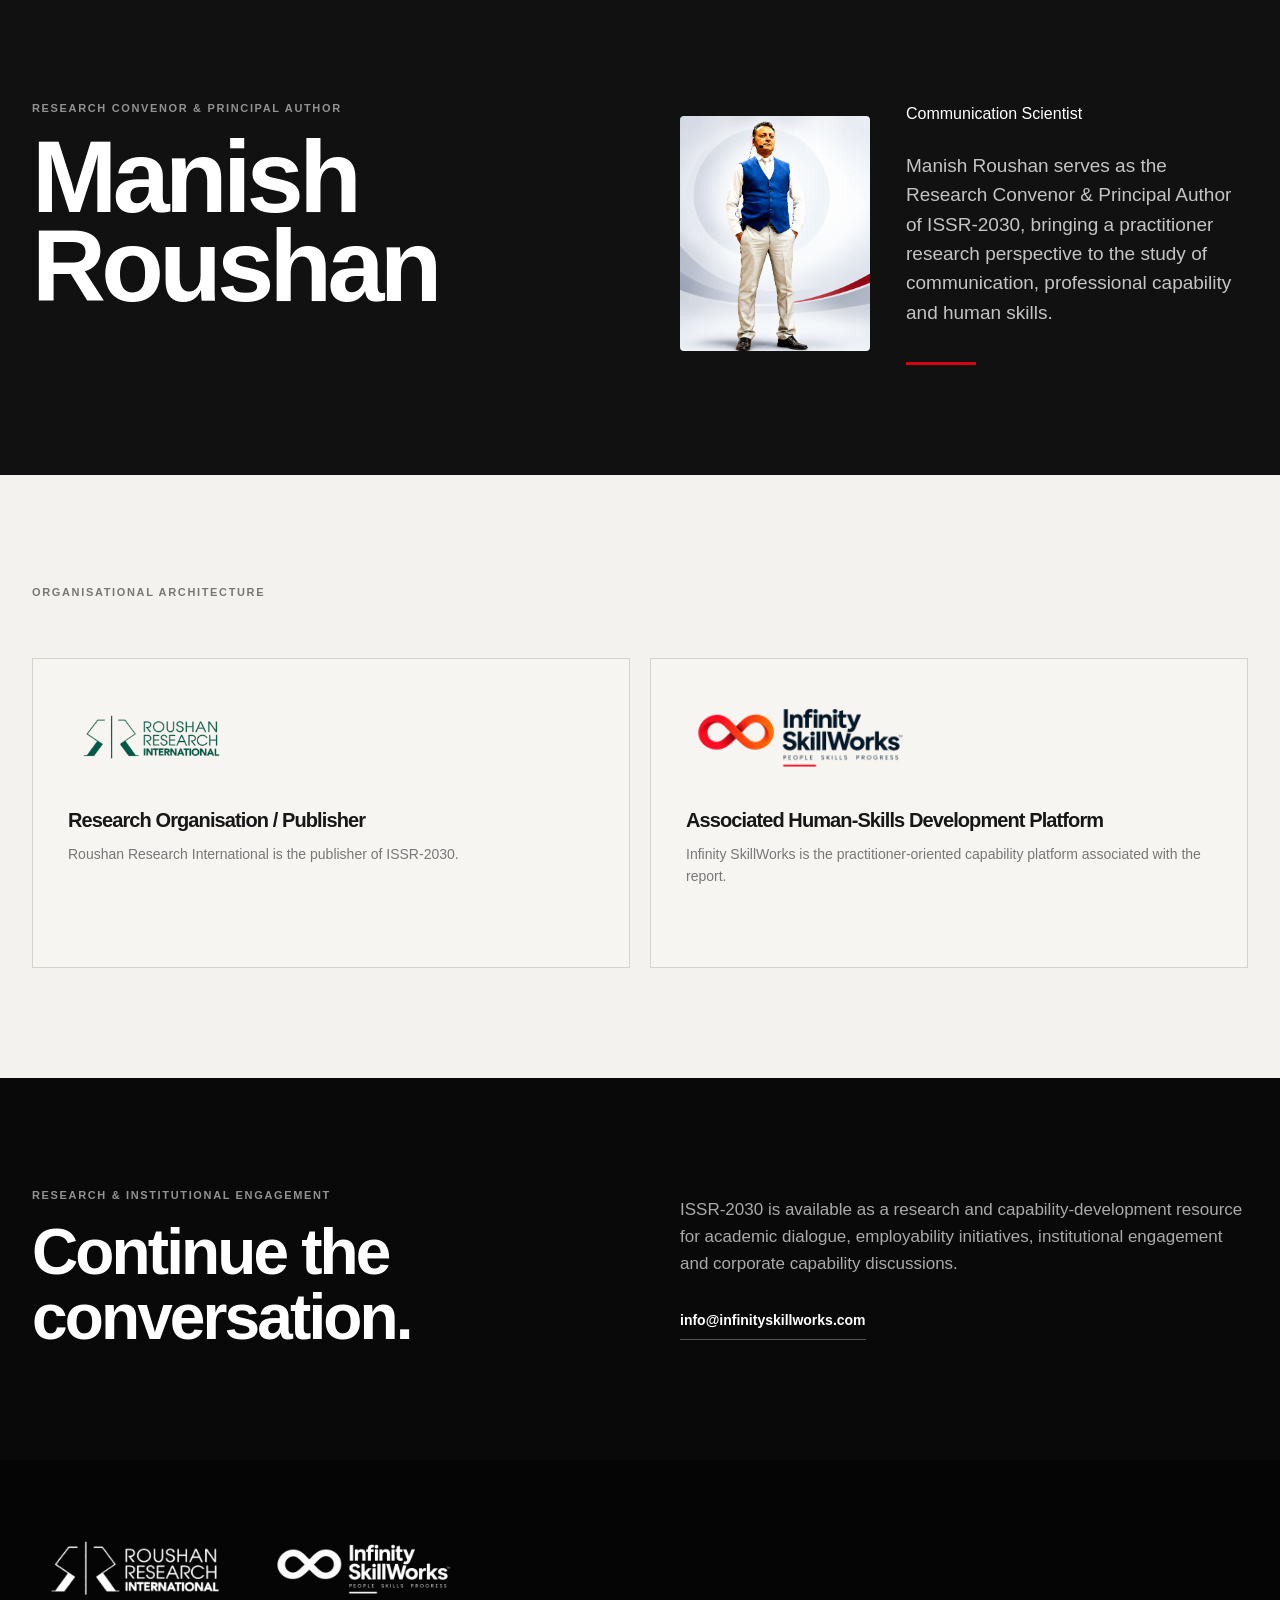
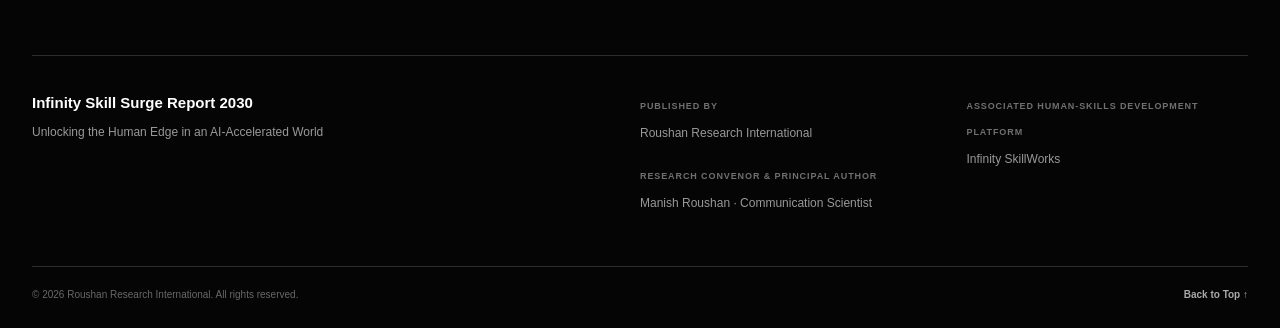
==== commit 1ad97707: "Add files via upload" ====
--- a/index.html
+++ b/index.html
@@ -172,7 +172,7 @@
 
             <a href="#findings">Findings</a>
 
-            <a href="#research-to-action">Research to Action</a>
+            <a href="#research-to-action">Work with us</a>
 
             <a href="#publications">Publications</a>
 
@@ -221,7 +221,7 @@
 
         <a href="#upm">UPM Model</a>
 
-        <a href="#research-to-action">Research to Action</a>
+        <a href="#research-to-action">Work with us</a>
 
         <a href="#publications">Publications</a>
 
@@ -1357,7 +1357,7 @@
         <div class="research-to-action-header">
 
             <span class="section-eyebrow">
-                FROM RESEARCH TO ACTION
+                WORK WITH US
             </span>
 
             <h2>
--- a/styles.css
+++ b/styles.css
@@ -399,10 +399,8 @@
 
 
 .skillworks-logo {
-
-    width:
-        145px;
-
+    width: auto;
+    height: 58px;
 }
 
 
@@ -2651,21 +2649,11 @@
 
 
 .footer-logos img {
-
-    width:
-        180px;
-
-    height:
-        55px;
-
-    object-fit:
-        contain;
-
-    object-position:
-        left center;
-
-}
-
+    width: auto;
+    height: 72px;
+    object-fit: contain;
+    object-position: left center;
+}
 
 .footer-grid {
 
@@ -4889,4 +4877,585 @@
         line-height: 1.25;
         text-align: left;
     }
+}
+
+/* =========================================================
+   ISSR 2030 — COMMERCIAL LANDING PAGES
+   Executive Briefing / Institutional / Corporate
+   ========================================================= */
+
+
+/* ---------------------------------------------------------
+   CONTAINER
+   --------------------------------------------------------- */
+
+.commercial-container {
+    width: min(1180px, calc(100% - 64px));
+    margin: 0 auto;
+}
+
+
+/* ---------------------------------------------------------
+   HERO
+   --------------------------------------------------------- */
+
+.commercial-hero {
+    background: var(--black, #090909);
+    color: var(--white, #ffffff);
+    padding: 120px 0 130px;
+}
+
+
+.commercial-kicker {
+    margin: 0 0 24px;
+
+    color: var(--red, #d90012);
+
+    font-size: 11px;
+    font-weight: 800;
+    letter-spacing: 0.16em;
+    line-height: 1.3;
+
+    text-transform: uppercase;
+}
+
+
+.commercial-kicker-light {
+    color: #a7a7a7;
+}
+
+
+.commercial-hero h1 {
+    max-width: 900px;
+    margin: 0 0 32px;
+
+    color: #ffffff;
+
+    font-size: clamp(48px, 7vw, 86px);
+    line-height: 0.98;
+    letter-spacing: -0.045em;
+}
+
+
+.commercial-lead {
+    max-width: 760px;
+
+    font-size: 21px;
+    line-height: 1.55;
+}
+
+
+.commercial-hero .commercial-lead {
+    color: #d2d2d2;
+}
+
+
+.commercial-hero-actions {
+    display: flex;
+    align-items: center;
+    flex-wrap: wrap;
+
+    gap: 16px;
+
+    margin-top: 42px;
+}
+
+
+/* ---------------------------------------------------------
+   BUTTONS
+   --------------------------------------------------------- */
+
+.commercial-primary-button,
+.commercial-secondary-button {
+    display: inline-flex;
+    align-items: center;
+    justify-content: center;
+    gap: 12px;
+
+    padding: 15px 22px;
+
+    font-size: 12px;
+    font-weight: 800;
+    letter-spacing: 0.07em;
+
+    text-decoration: none;
+    text-transform: uppercase;
+
+    transition:
+        background 180ms ease,
+        color 180ms ease,
+        border-color 180ms ease,
+        transform 180ms ease;
+}
+
+
+.commercial-primary-button {
+    background: var(--red, #d90012);
+    color: #ffffff;
+}
+
+
+.commercial-primary-button:hover {
+    background: var(--red-dark, #b80010);
+    transform: translateY(-2px);
+}
+
+
+.commercial-secondary-button {
+    border: 1px solid #555555;
+    color: #ffffff;
+}
+
+
+.commercial-secondary-button:hover {
+    border-color: #ffffff;
+}
+
+
+/* ---------------------------------------------------------
+   LIGHT SECTIONS
+   --------------------------------------------------------- */
+
+.commercial-light-section {
+    padding: 110px 0;
+
+    background: #ffffff;
+}
+
+
+.commercial-paper-section {
+    padding: 110px 0;
+
+    background: var(--paper, #f4f2ee);
+}
+
+
+.commercial-light-section h2,
+.commercial-paper-section h2 {
+    max-width: 760px;
+    margin-bottom: 28px;
+
+    color: var(--text, #171717);
+
+    font-size: clamp(38px, 5vw, 64px);
+    line-height: 1.02;
+}
+
+
+/* ---------------------------------------------------------
+   TWO COLUMN
+   --------------------------------------------------------- */
+
+.commercial-two-column {
+    display: grid;
+
+    grid-template-columns:
+        minmax(0, 0.9fr)
+        minmax(0, 1.1fr);
+
+    gap: 90px;
+
+    align-items: start;
+}
+
+
+.commercial-two-column > div:last-child p {
+    color: var(--text-soft, #575757);
+}
+
+
+.commercial-two-column > div:last-child p + p {
+    margin-top: 24px;
+}
+
+
+/* ---------------------------------------------------------
+   DARK SECTIONS
+   --------------------------------------------------------- */
+
+.commercial-dark-section {
+    padding: 110px 0;
+
+    background: var(--near-black, #111111);
+    color: #ffffff;
+}
+
+
+.commercial-dark-heading {
+    max-width: 800px;
+    margin: 0 0 60px;
+
+    color: #ffffff;
+
+    font-size: clamp(38px, 5vw, 64px);
+    line-height: 1.02;
+}
+
+
+/* ---------------------------------------------------------
+   FEATURE GRID
+   --------------------------------------------------------- */
+
+.commercial-grid {
+    display: grid;
+    gap: 1px;
+
+    background: #3a3a3a;
+}
+
+
+.commercial-grid.four-column {
+    grid-template-columns:
+        repeat(4, minmax(0, 1fr));
+}
+
+
+.commercial-grid.three-column {
+    grid-template-columns:
+        repeat(3, minmax(0, 1fr));
+}
+
+
+.commercial-feature {
+    min-height: 300px;
+    padding: 32px;
+
+    background: var(--near-black, #111111);
+}
+
+
+.commercial-feature > span {
+    display: block;
+
+    margin-bottom: 55px;
+
+    color: var(--red, #d90012);
+
+    font-size: 11px;
+    font-weight: 800;
+    letter-spacing: 0.15em;
+}
+
+
+.commercial-feature h3 {
+    margin-bottom: 16px;
+
+    color: #ffffff;
+
+    font-size: 25px;
+}
+
+
+.commercial-feature p {
+    margin: 0;
+
+    color: #aaaaaa;
+
+    line-height: 1.7;
+}
+
+
+/* ---------------------------------------------------------
+   OUTLINE CARDS
+   --------------------------------------------------------- */
+
+.commercial-outline-card {
+    padding: 34px;
+
+    border: 1px solid var(--line, #d6d2ca);
+
+    background: #ffffff;
+}
+
+
+.commercial-outline-card > span {
+    display: block;
+
+    margin-bottom: 42px;
+
+    color: var(--red, #d90012);
+
+    font-size: 11px;
+    font-weight: 800;
+    letter-spacing: 0.15em;
+}
+
+
+.commercial-outline-card h3 {
+    margin-bottom: 14px;
+}
+
+
+.commercial-outline-card p {
+    margin: 0;
+
+    color: var(--text-soft, #575757);
+
+    line-height: 1.7;
+}
+
+
+/* ---------------------------------------------------------
+   PROCESS
+   --------------------------------------------------------- */
+
+.commercial-process {
+    display: grid;
+
+    grid-template-columns:
+        repeat(4, minmax(0, 1fr));
+
+    border-top: 1px solid var(--line, #d6d2ca);
+    border-left: 1px solid var(--line, #d6d2ca);
+}
+
+
+.commercial-process > div {
+    min-height: 220px;
+
+    padding: 30px;
+
+    border-right: 1px solid var(--line, #d6d2ca);
+    border-bottom: 1px solid var(--line, #d6d2ca);
+
+    background: #ffffff;
+}
+
+
+.commercial-process span {
+    display: block;
+
+    margin-bottom: 42px;
+
+    color: var(--red, #d90012);
+
+    font-size: 11px;
+    font-weight: 800;
+    letter-spacing: 0.15em;
+}
+
+
+.commercial-process strong {
+    display: block;
+
+    margin-bottom: 12px;
+
+    font-size: 20px;
+}
+
+
+.commercial-process p {
+    margin: 0;
+
+    color: var(--text-soft, #575757);
+
+    line-height: 1.6;
+}
+
+
+/* ---------------------------------------------------------
+   FORMAT LIST
+   --------------------------------------------------------- */
+
+.commercial-format-list {
+    border-top: 1px solid var(--line, #d6d2ca);
+}
+
+
+.commercial-format-list > div {
+    display: flex;
+    justify-content: space-between;
+    gap: 30px;
+
+    padding: 20px 0;
+
+    border-bottom: 1px solid var(--line, #d6d2ca);
+}
+
+
+.commercial-format-list strong {
+    font-size: 12px;
+    letter-spacing: 0.08em;
+    text-transform: uppercase;
+}
+
+
+.commercial-format-list span {
+    color: var(--text-soft, #575757);
+
+    text-align: right;
+}
+
+
+/* ---------------------------------------------------------
+   FINAL CTA
+   --------------------------------------------------------- */
+
+.commercial-cta-section {
+    padding: 120px 0;
+
+    background: var(--red, #d90012);
+    color: #ffffff;
+}
+
+
+.commercial-cta-section .commercial-kicker {
+    color: #ffffff;
+}
+
+
+.commercial-cta-section h2 {
+    max-width: 850px;
+    margin: 0 0 28px;
+
+    color: #ffffff;
+
+    font-size: clamp(42px, 6vw, 76px);
+    line-height: 1;
+}
+
+
+.commercial-cta-section p {
+    max-width: 700px;
+
+    margin-bottom: 36px;
+
+    color: #ffffff;
+
+    font-size: 20px;
+    line-height: 1.6;
+}
+
+
+.commercial-cta-section .commercial-primary-button {
+    background: #ffffff;
+    color: var(--red, #d90012);
+}
+
+
+.commercial-cta-section .commercial-primary-button:hover {
+    background: #111111;
+    color: #ffffff;
+}
+
+
+/* ---------------------------------------------------------
+   MOBILE
+   --------------------------------------------------------- */
+
+@media (max-width: 900px) {
+
+    .commercial-container {
+        width: min(100% - 40px, 700px);
+    }
+
+
+    .commercial-hero,
+    .commercial-light-section,
+    .commercial-paper-section,
+    .commercial-dark-section,
+    .commercial-cta-section {
+        padding: 80px 0;
+    }
+
+
+    .commercial-two-column {
+        grid-template-columns: 1fr;
+        gap: 40px;
+    }
+
+
+    .commercial-grid.four-column,
+    .commercial-grid.three-column {
+        grid-template-columns: 1fr;
+    }
+
+
+    .commercial-process {
+        grid-template-columns: 1fr;
+    }
+
+
+    .commercial-feature {
+        min-height: auto;
+    }
+
+
+    .commercial-feature > span,
+    .commercial-outline-card > span,
+    .commercial-process span {
+        margin-bottom: 25px;
+    }
+
+}
+
+
+@media (max-width: 600px) {
+
+    .commercial-container {
+        width: calc(100% - 32px);
+    }
+
+
+    .commercial-hero h1 {
+        font-size: 46px;
+    }
+
+
+    .commercial-lead {
+        font-size: 18px;
+    }
+
+
+    .commercial-hero-actions {
+        align-items: stretch;
+        flex-direction: column;
+    }
+
+
+    .commercial-primary-button,
+    .commercial-secondary-button {
+        width: 100%;
+    }
+
+
+    .commercial-format-list > div {
+        flex-direction: column;
+        gap: 6px;
+    }
+
+
+    .commercial-format-list span {
+        text-align: left;
+    }
+
+}
+
+/* =========================================
+   FOOTER — BALANCE RRI WITH INFINITY SKILLWORKS
+   ========================================= */
+
+.footer-logos img:first-child {
+    width: auto;
+    height: 105px;
+    object-fit: contain;
+    object-position: left center;
+}
+
+.footer-logos img:last-child {
+    width: auto;
+    height: 72px;
+    object-fit: contain;
+    object-position: left center;
+}
+
+/* =========================================
+   MOBILE HEADER — LOGO BALANCE
+   ========================================= */
+
+@media (max-width: 900px) {
+    .brand-lockup .skillworks-logo {
+        width: 105px;
+        height: auto;
+    }
 }
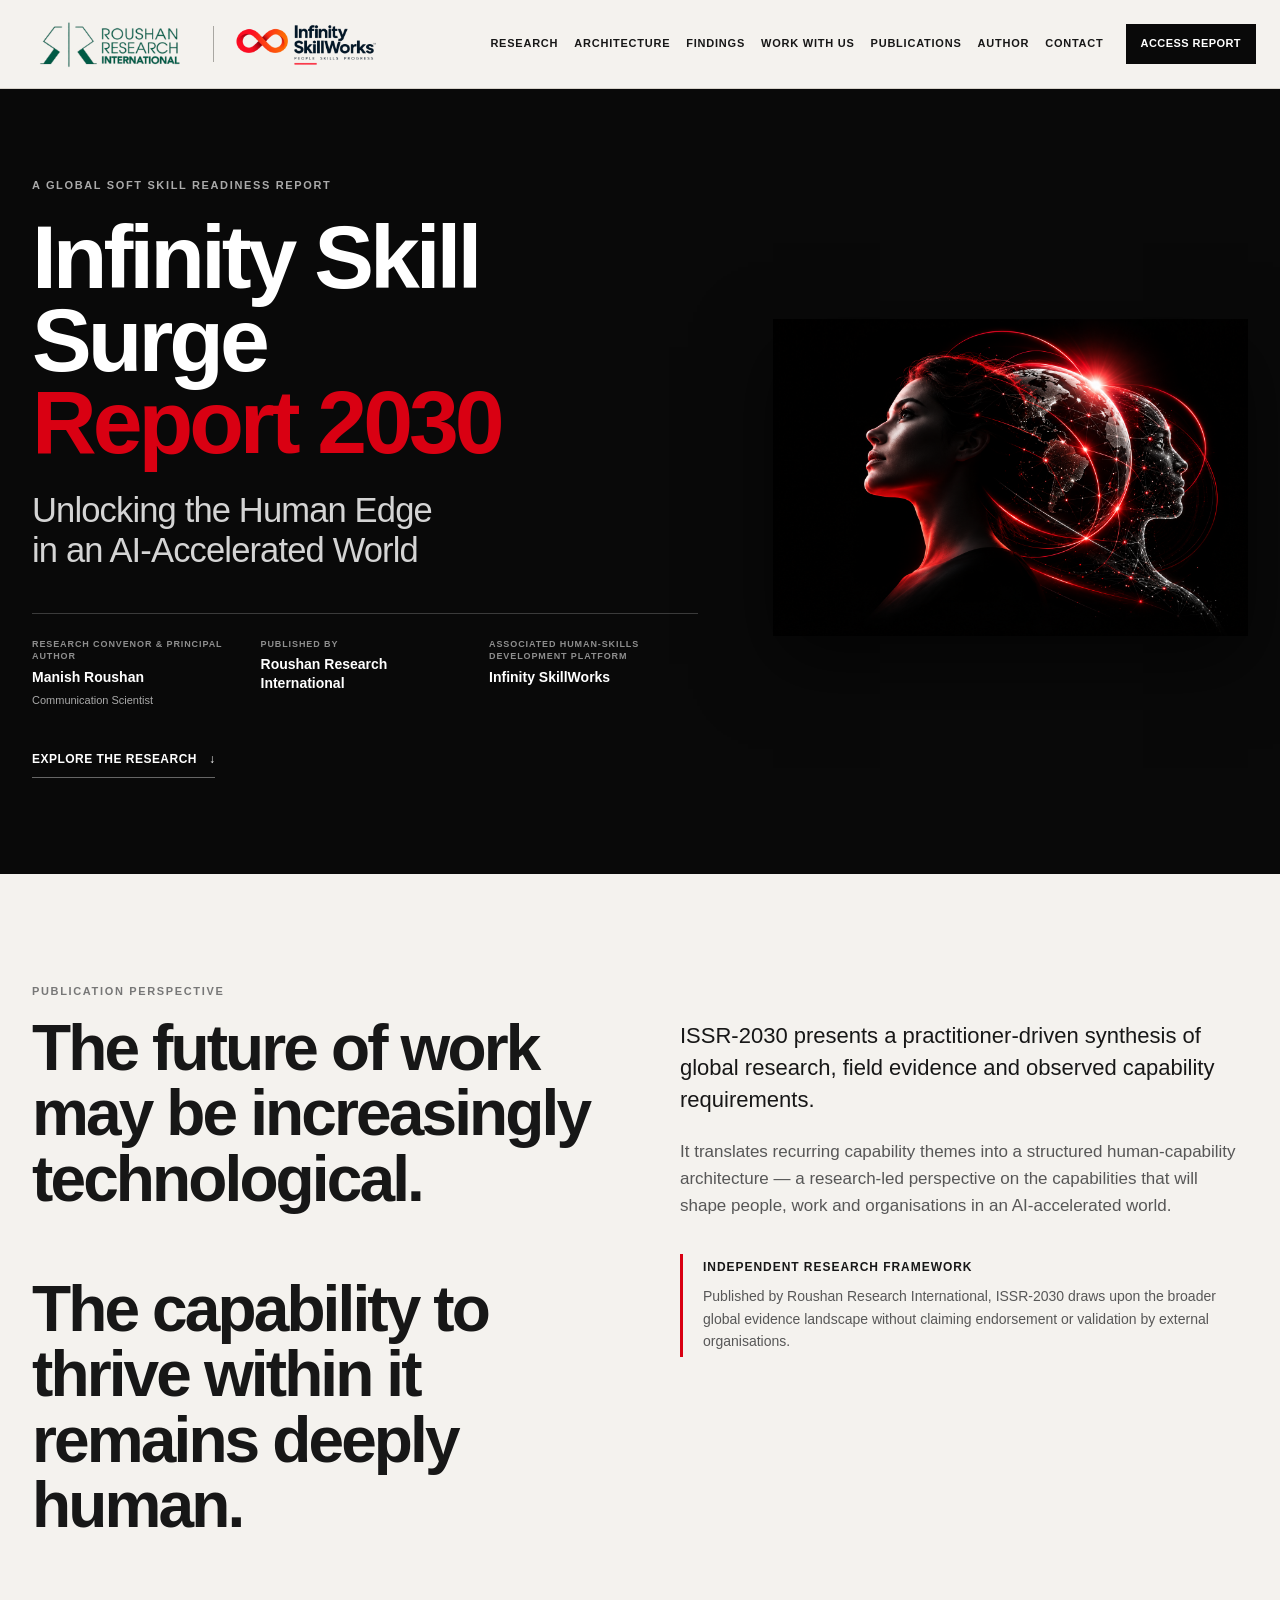
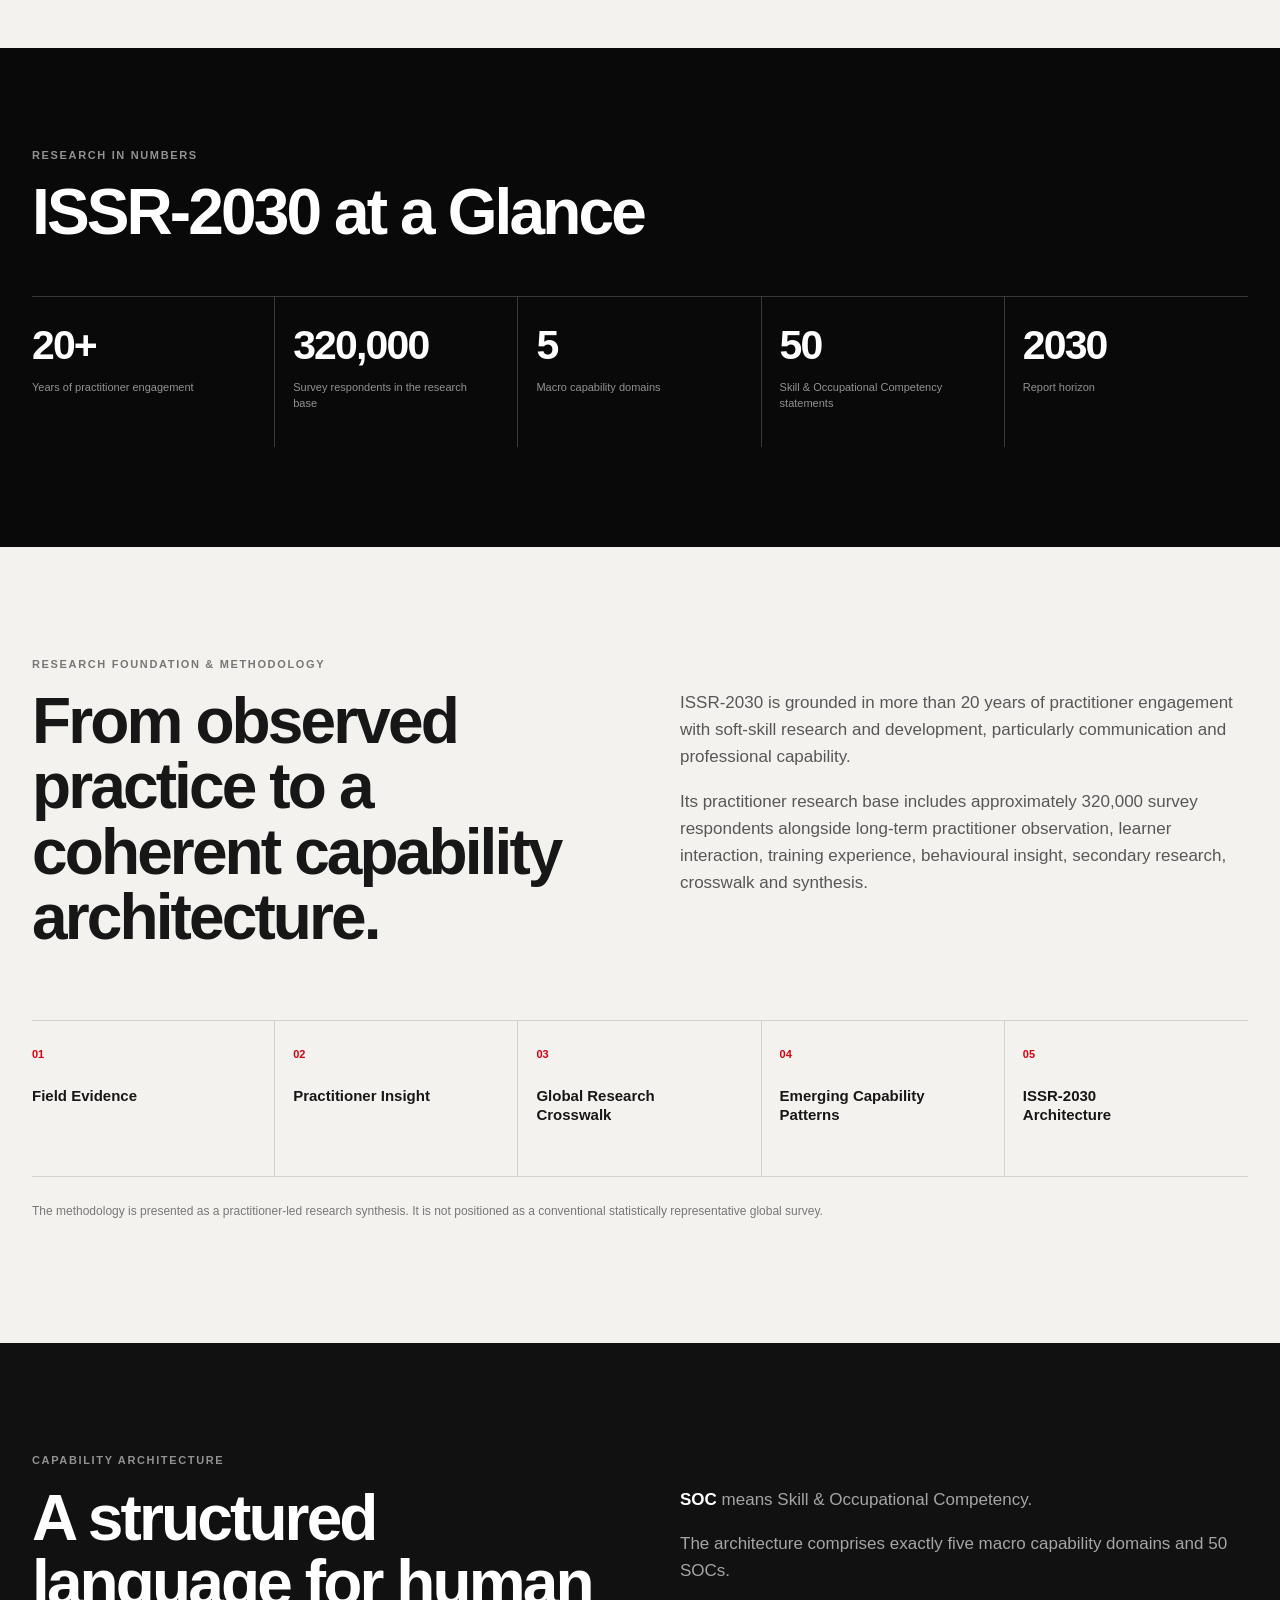
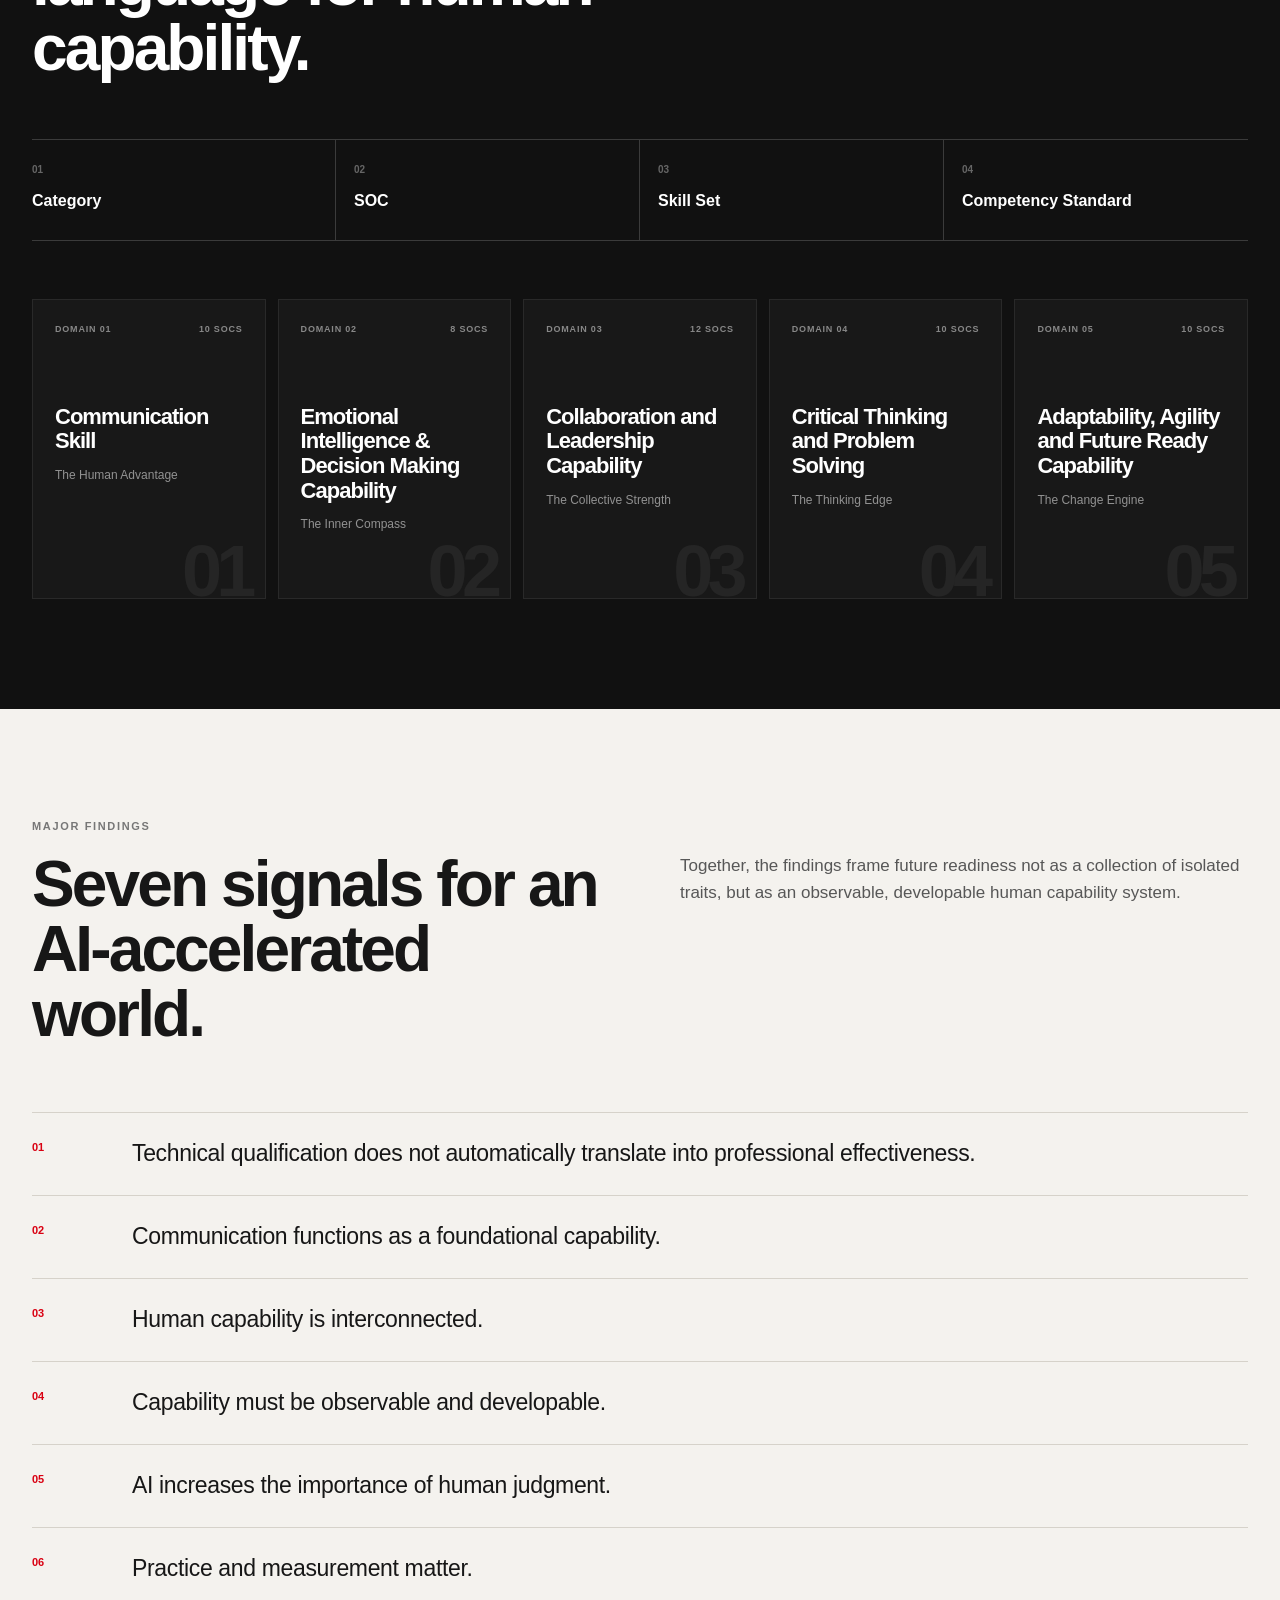
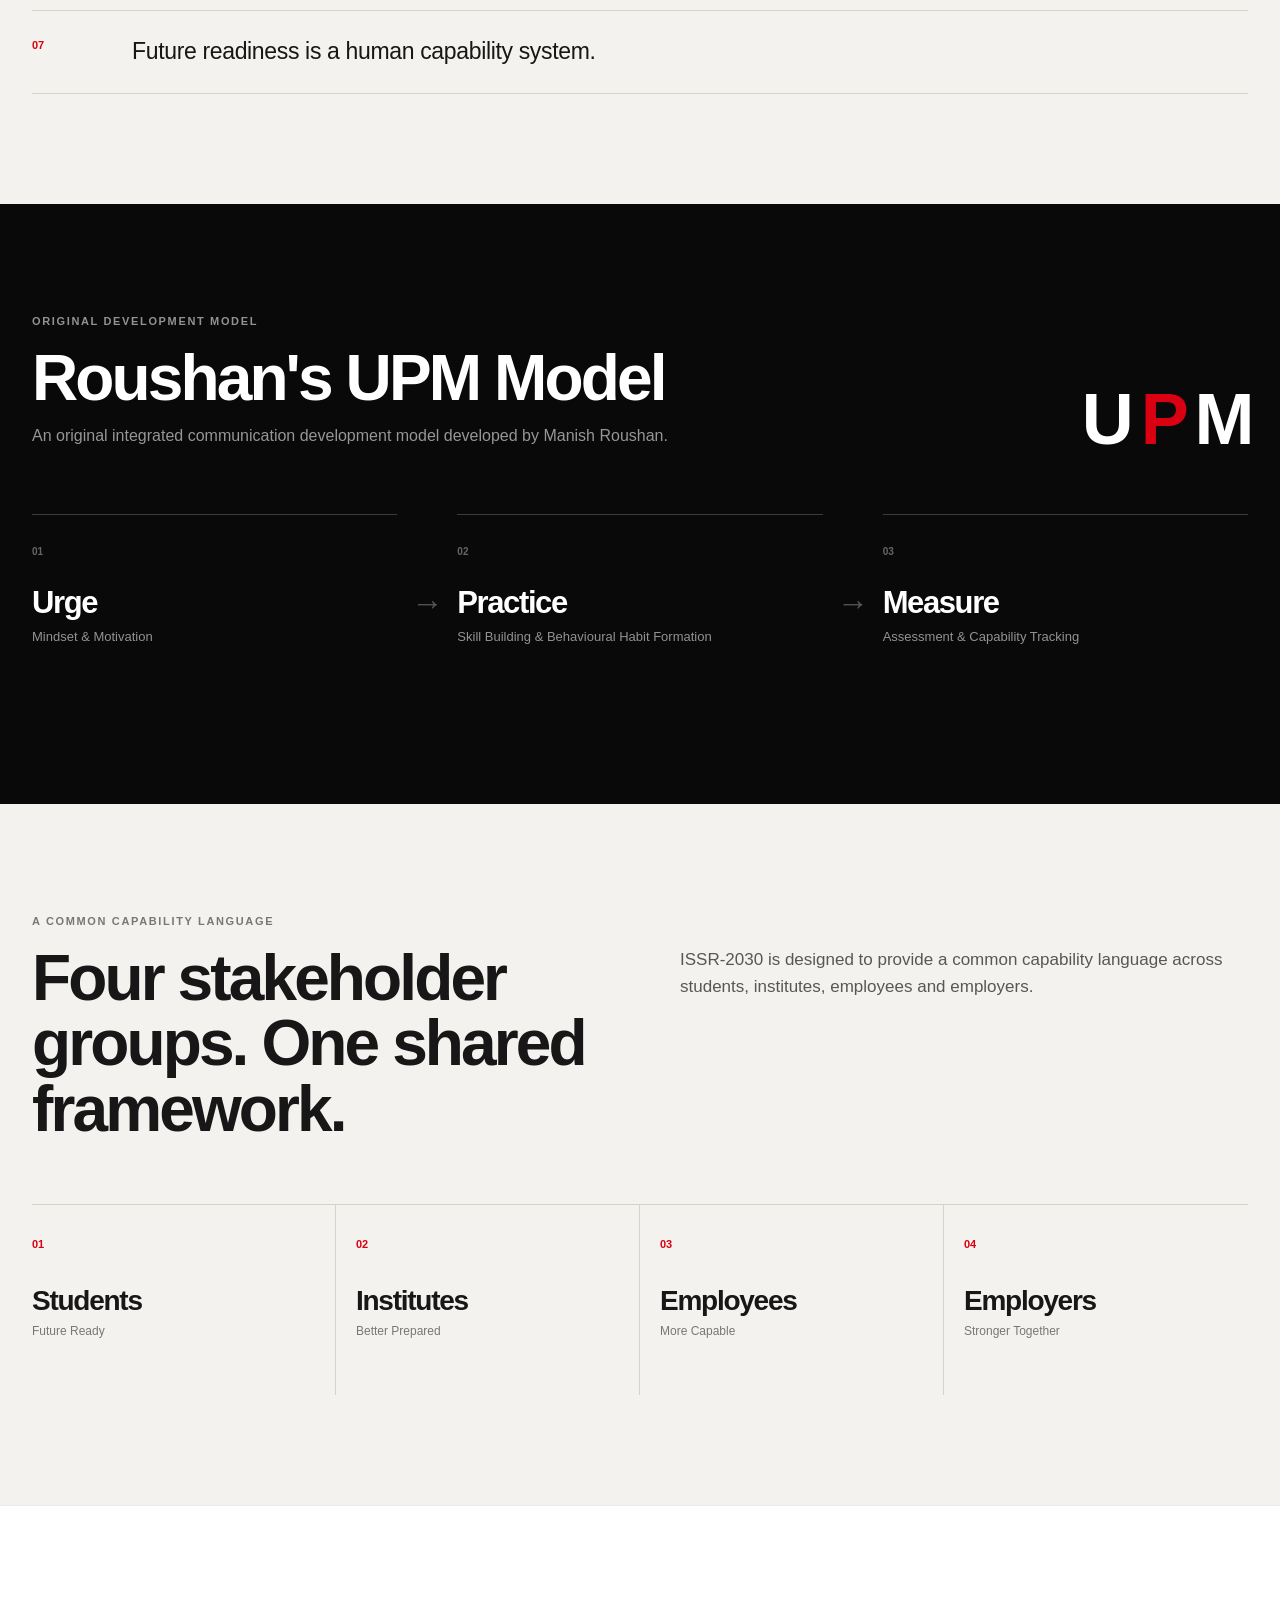
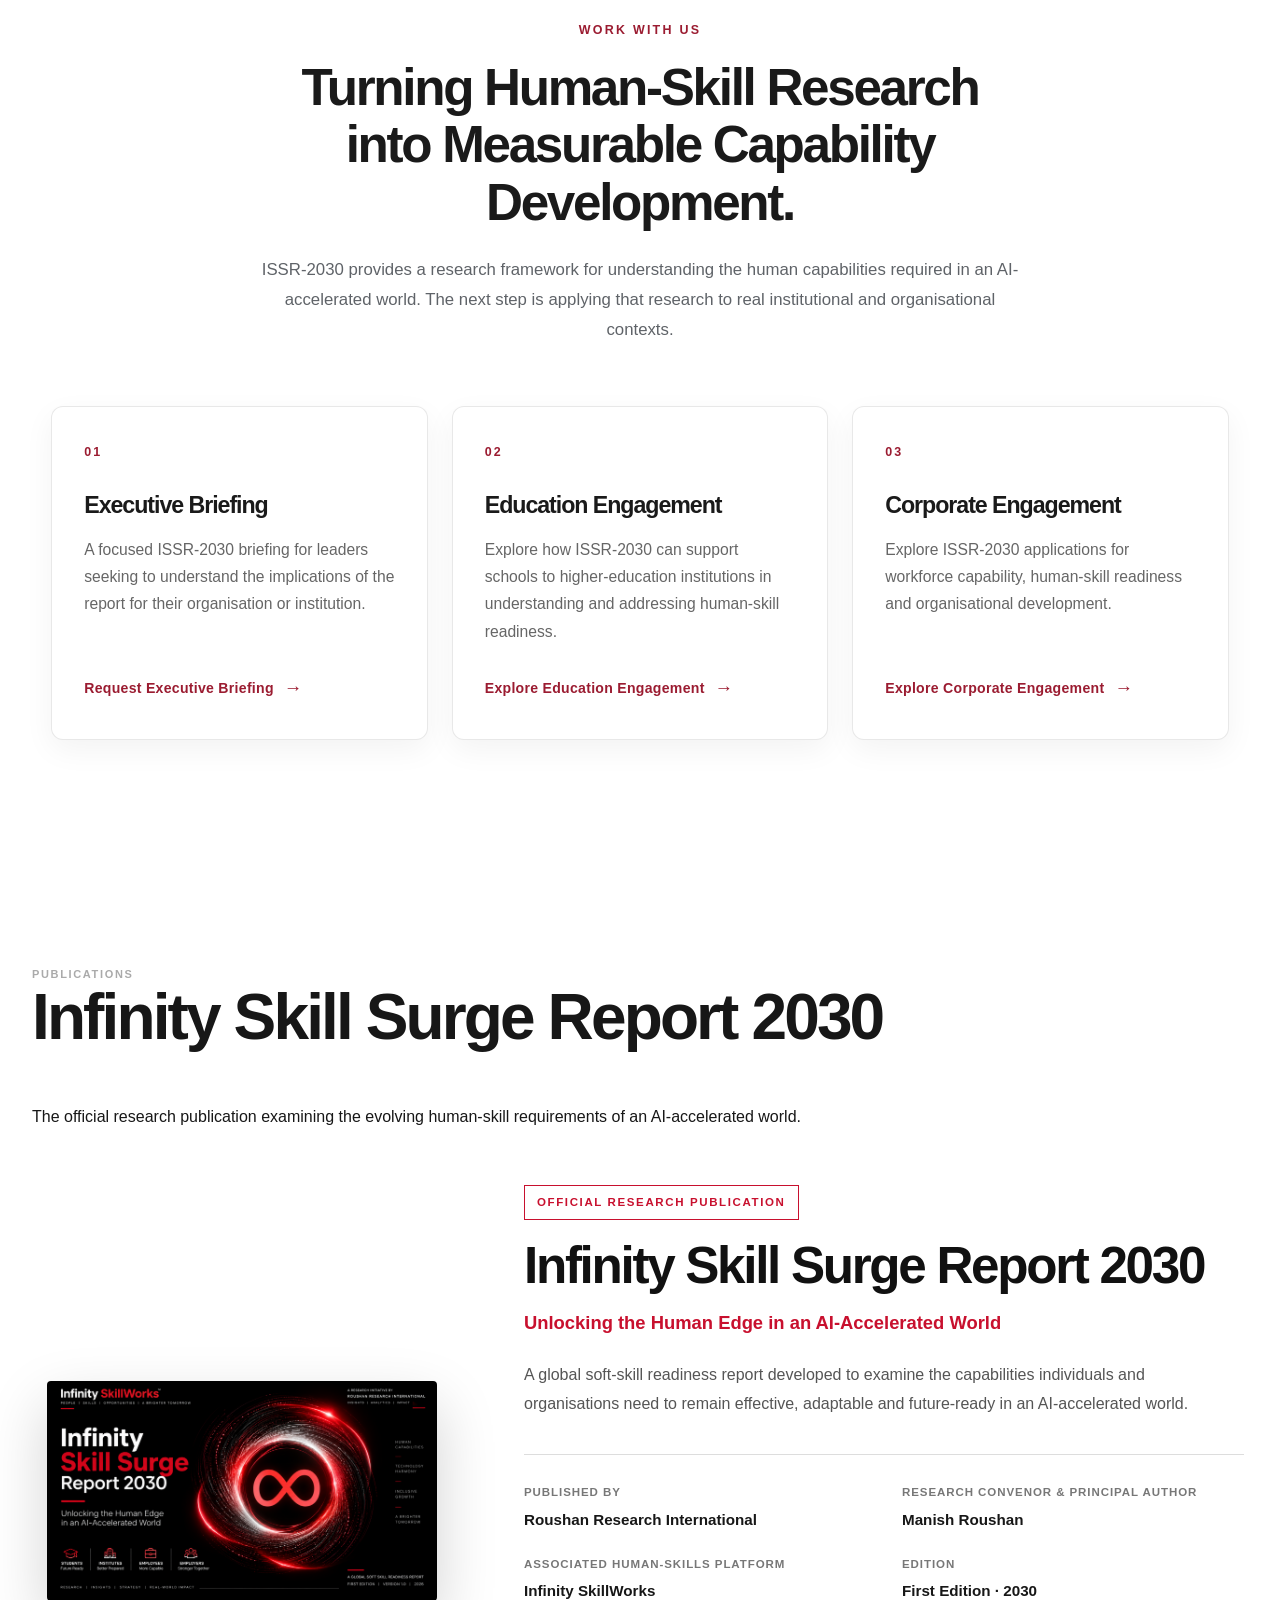
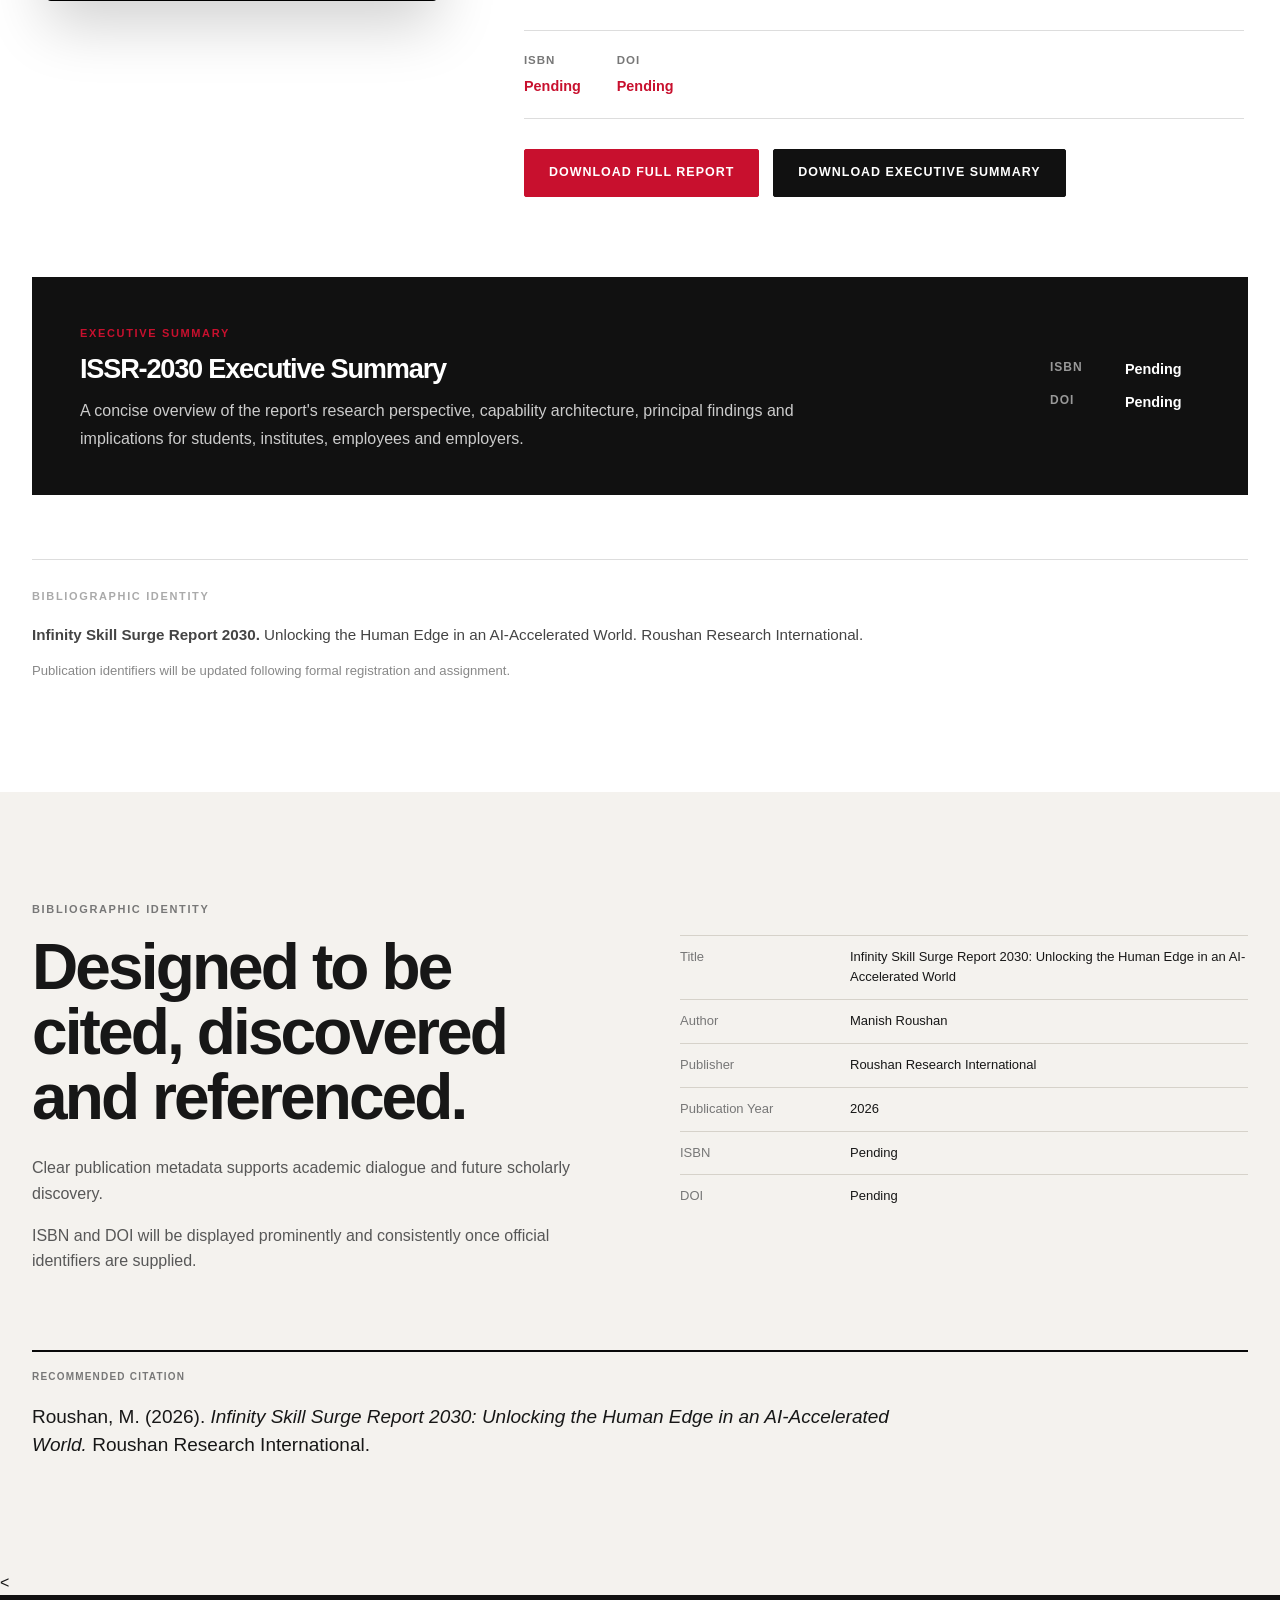
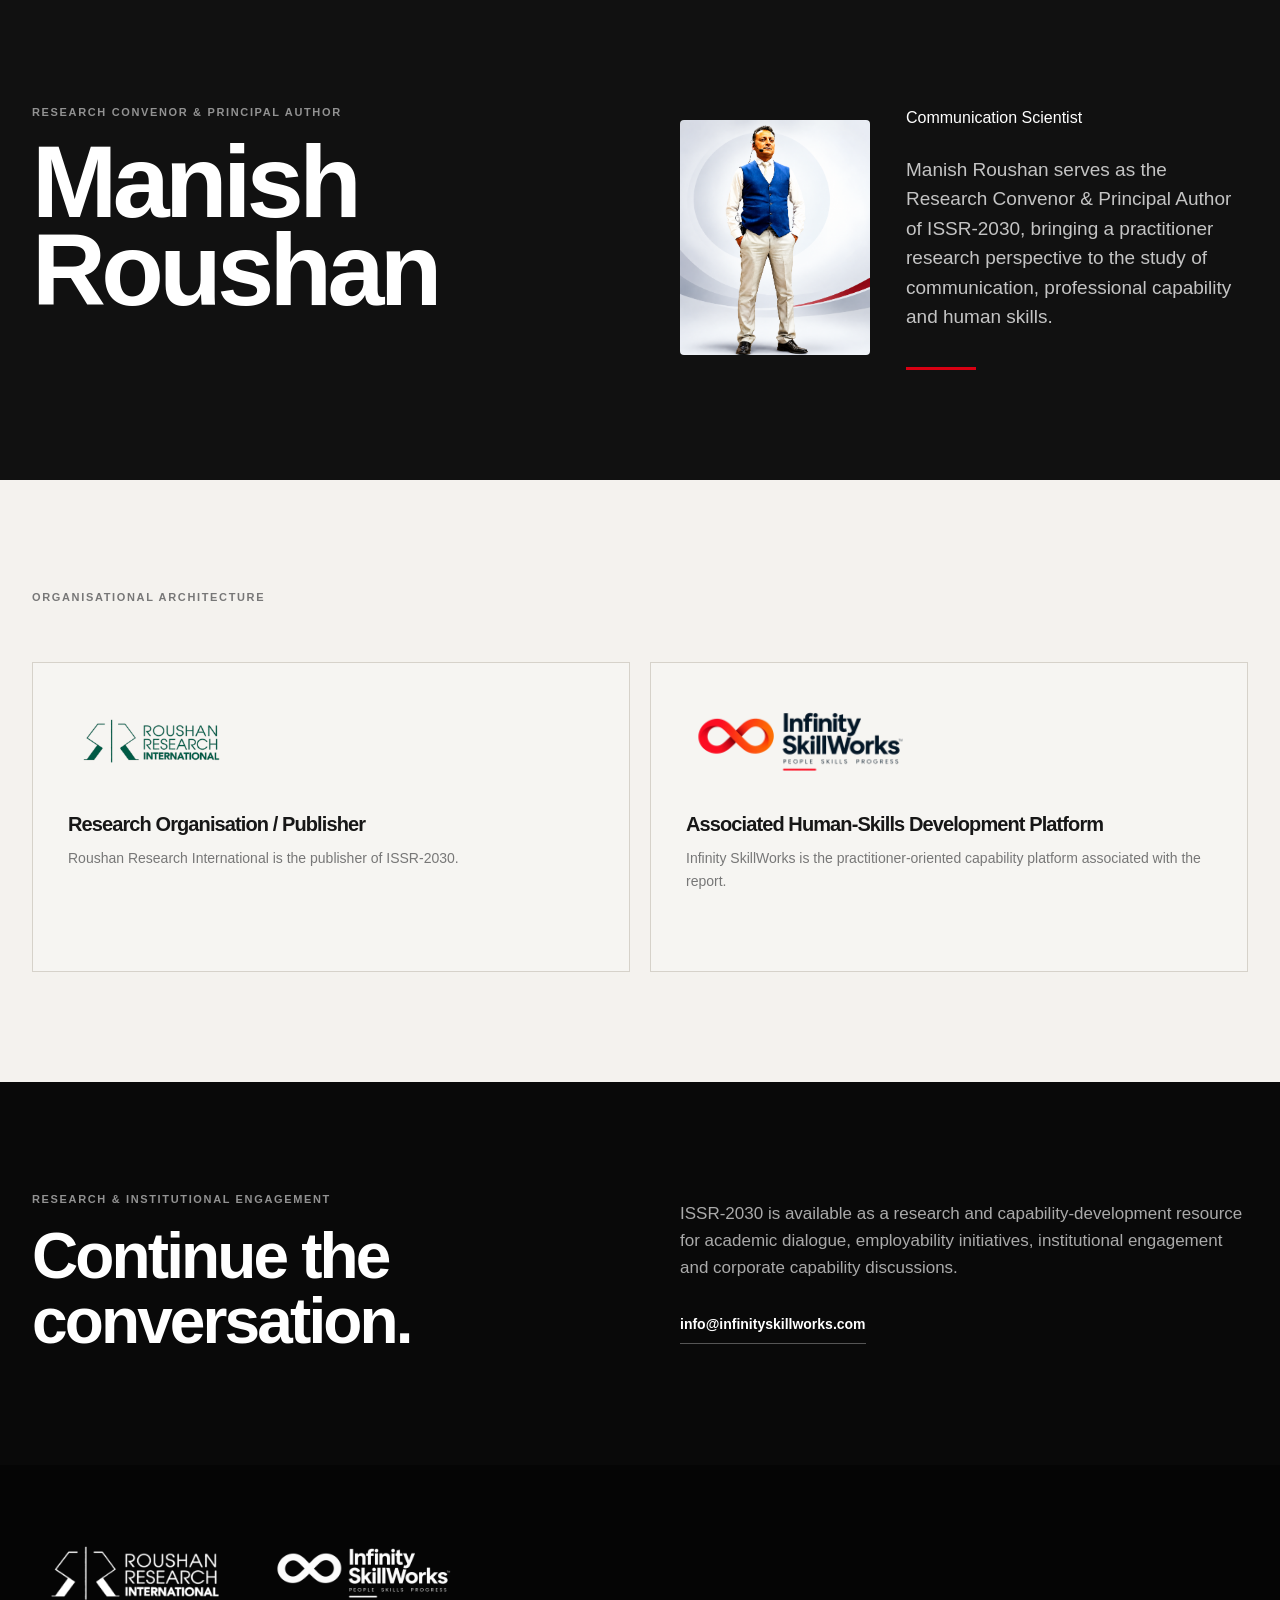
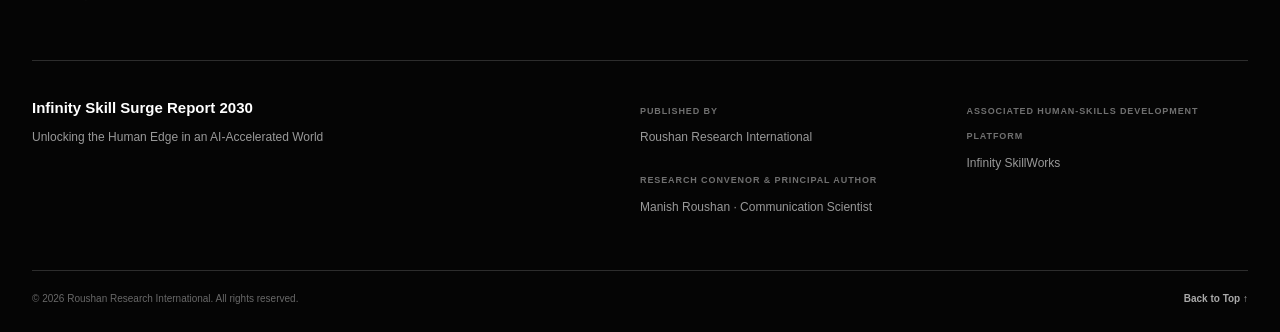
==== commit fc7a71e6: "Add files via upload" ====
--- a/index.html
+++ b/index.html
@@ -1421,20 +1421,20 @@
                 <div class="research-action-content">
 
                     <h3>
-                        Institutional Engagement
+                        Education Engagement
                     </h3>
 
                     <p>
-                        Explore how ISSR-2030 can support higher-education
+                        Explore how ISSR-2030 can support schools to higher-education
                         institutions in understanding and addressing
                         human-skill readiness.
                     </p>
 
                     <a
-                        href="institutional-engagement.html"
+                        href="education-engagement.html"
                         class="research-action-link"
                     >
-                        Explore Institutional Engagement
+                        Explore Education Engagement
                         <span>→</span>
                     </a>
 
--- a/styles.css
+++ b/styles.css
@@ -4870,14 +4870,7 @@
 
 }
 
-/* Keep Research to Action visually balanced in desktop navigation */
-@media (min-width: 1001px) {
-    .main-navigation a[href="#research-to-action"] {
-        width: 120px;
-        line-height: 1.25;
-        text-align: left;
-    }
-}
+
 
 /* =========================================================
    ISSR 2030 — COMMERCIAL LANDING PAGES
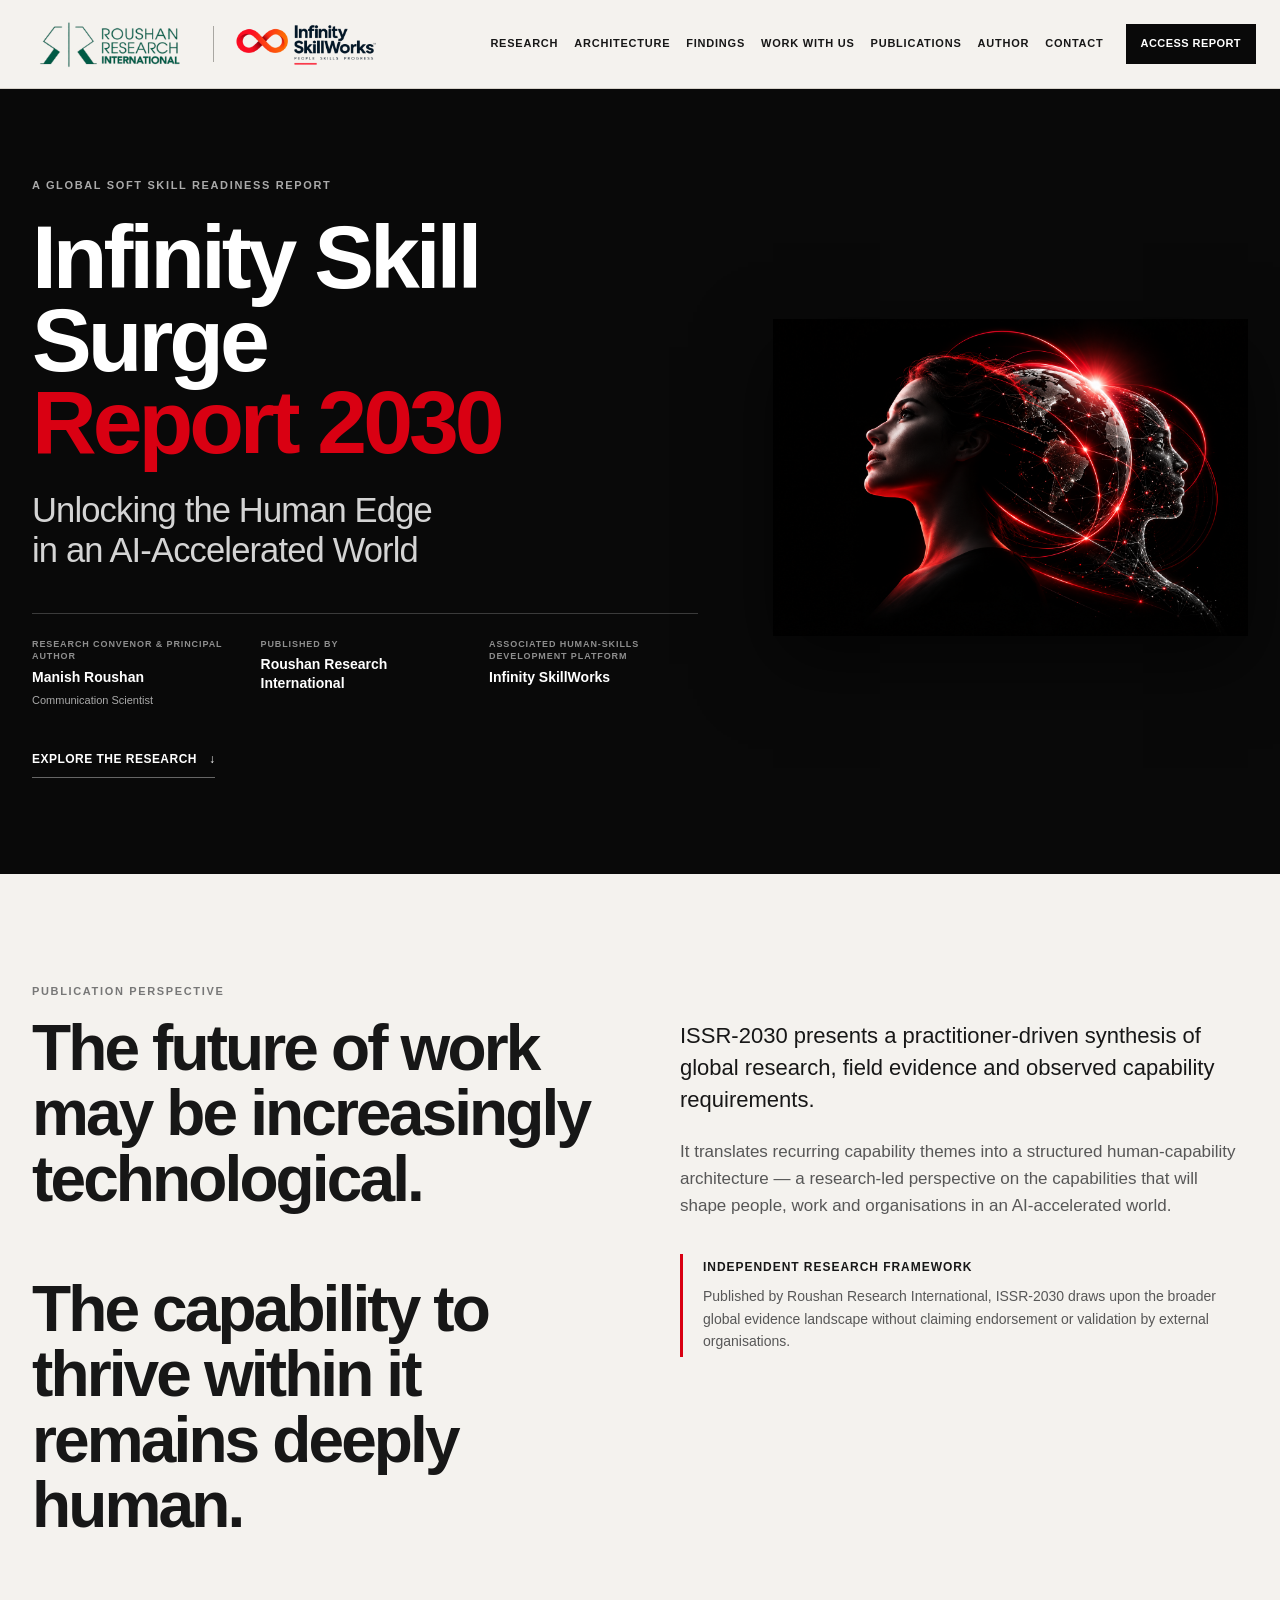
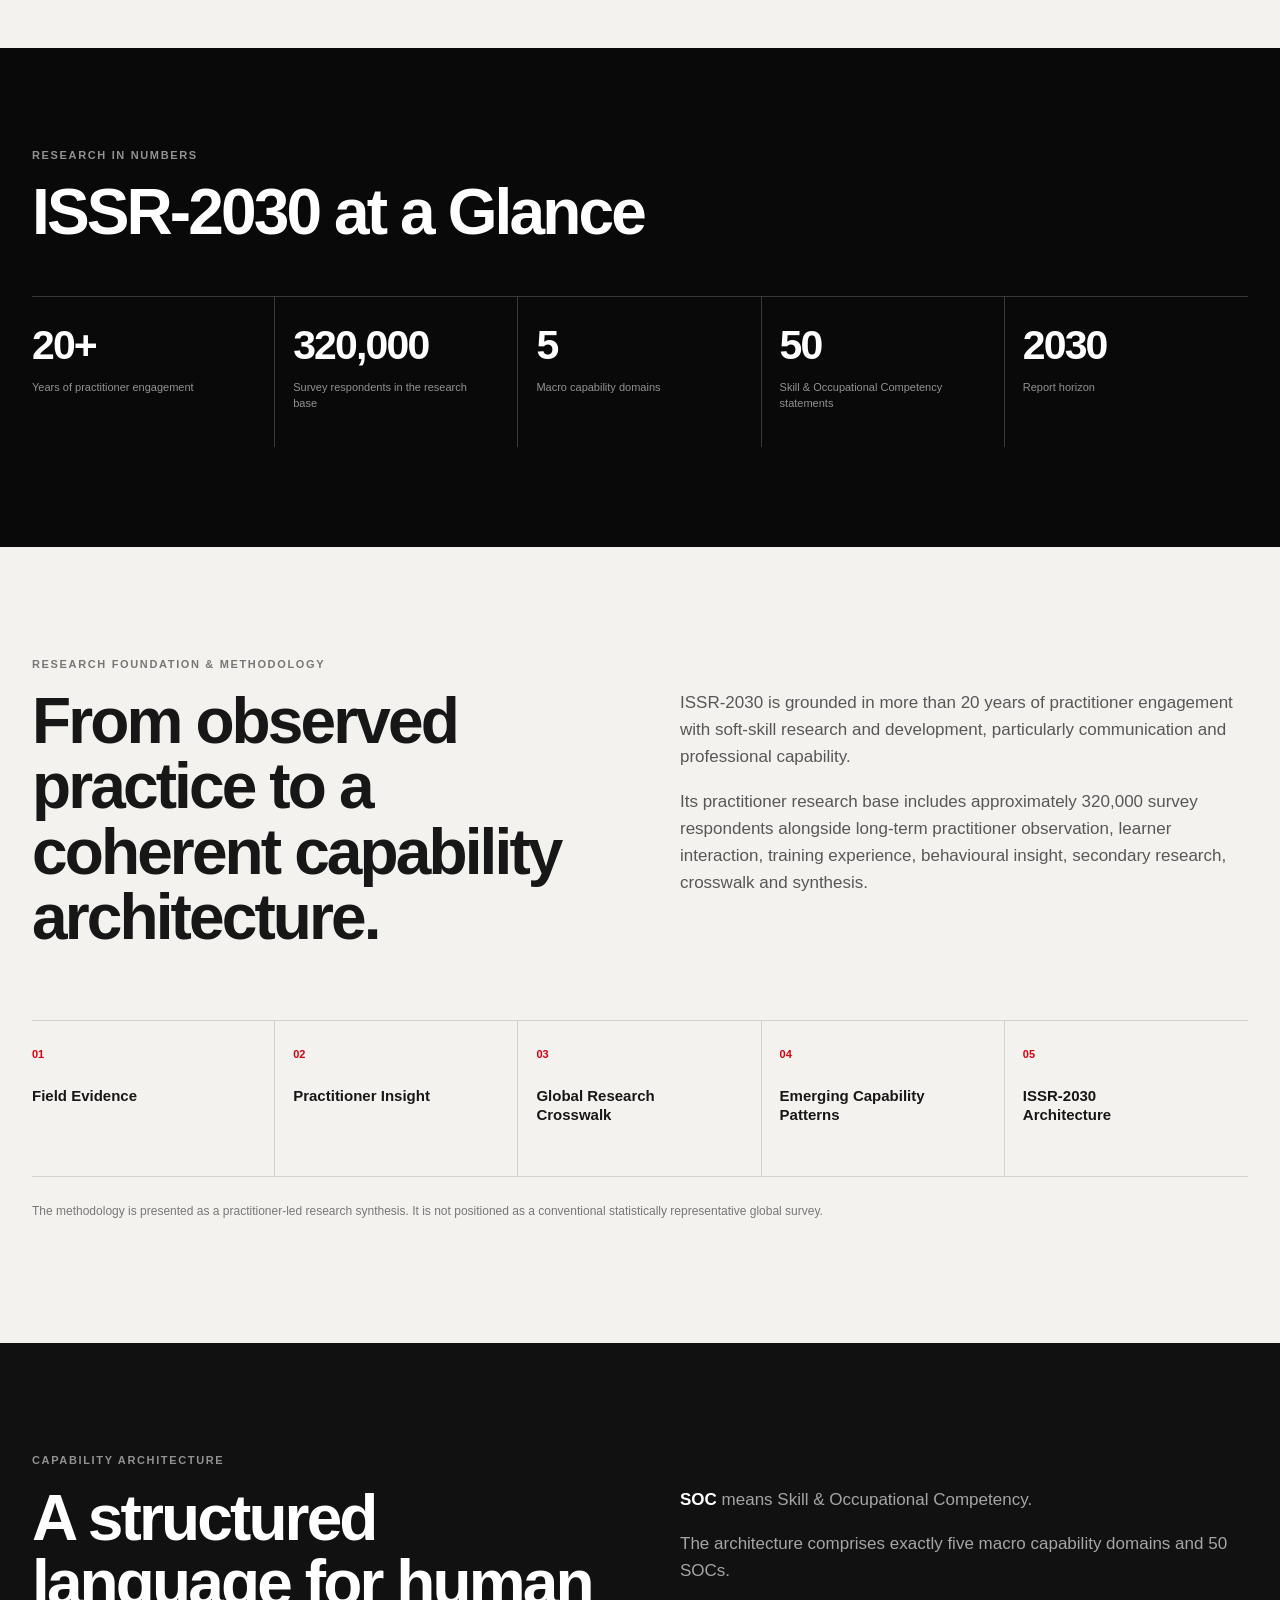
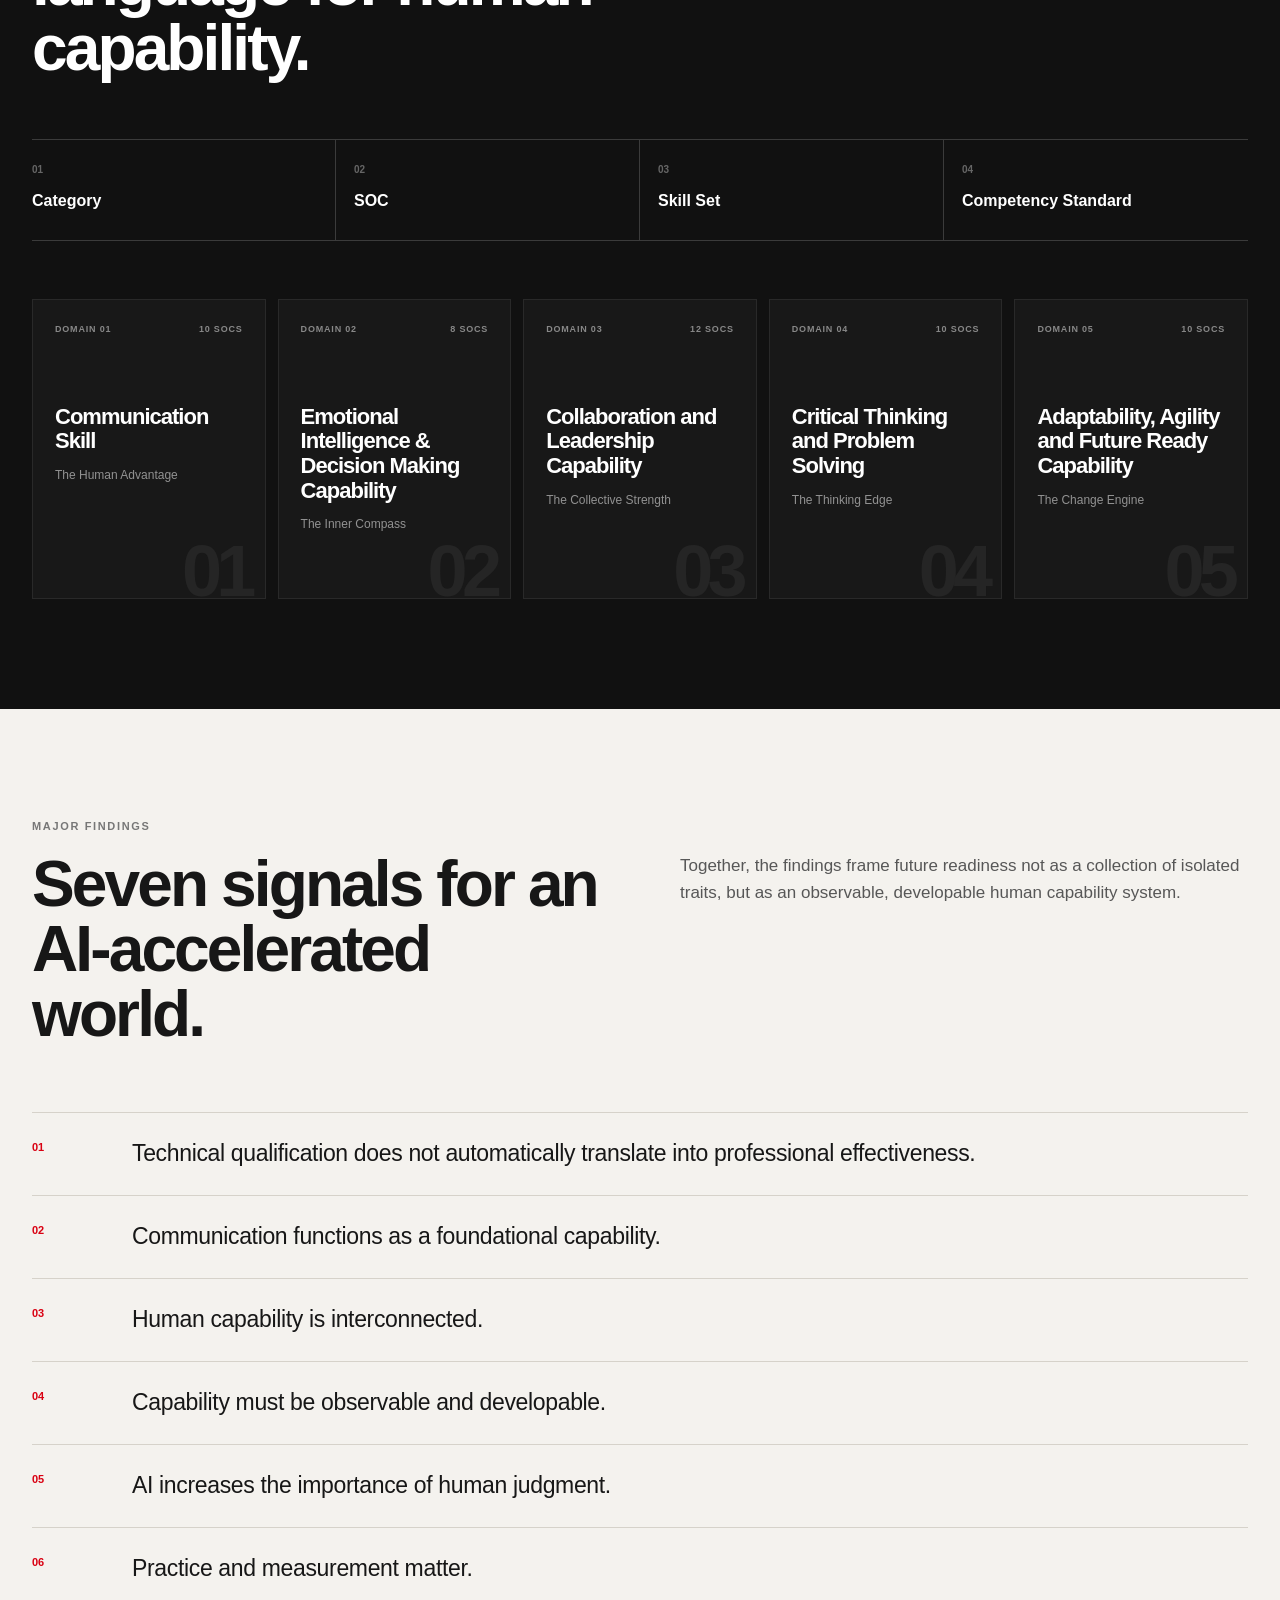
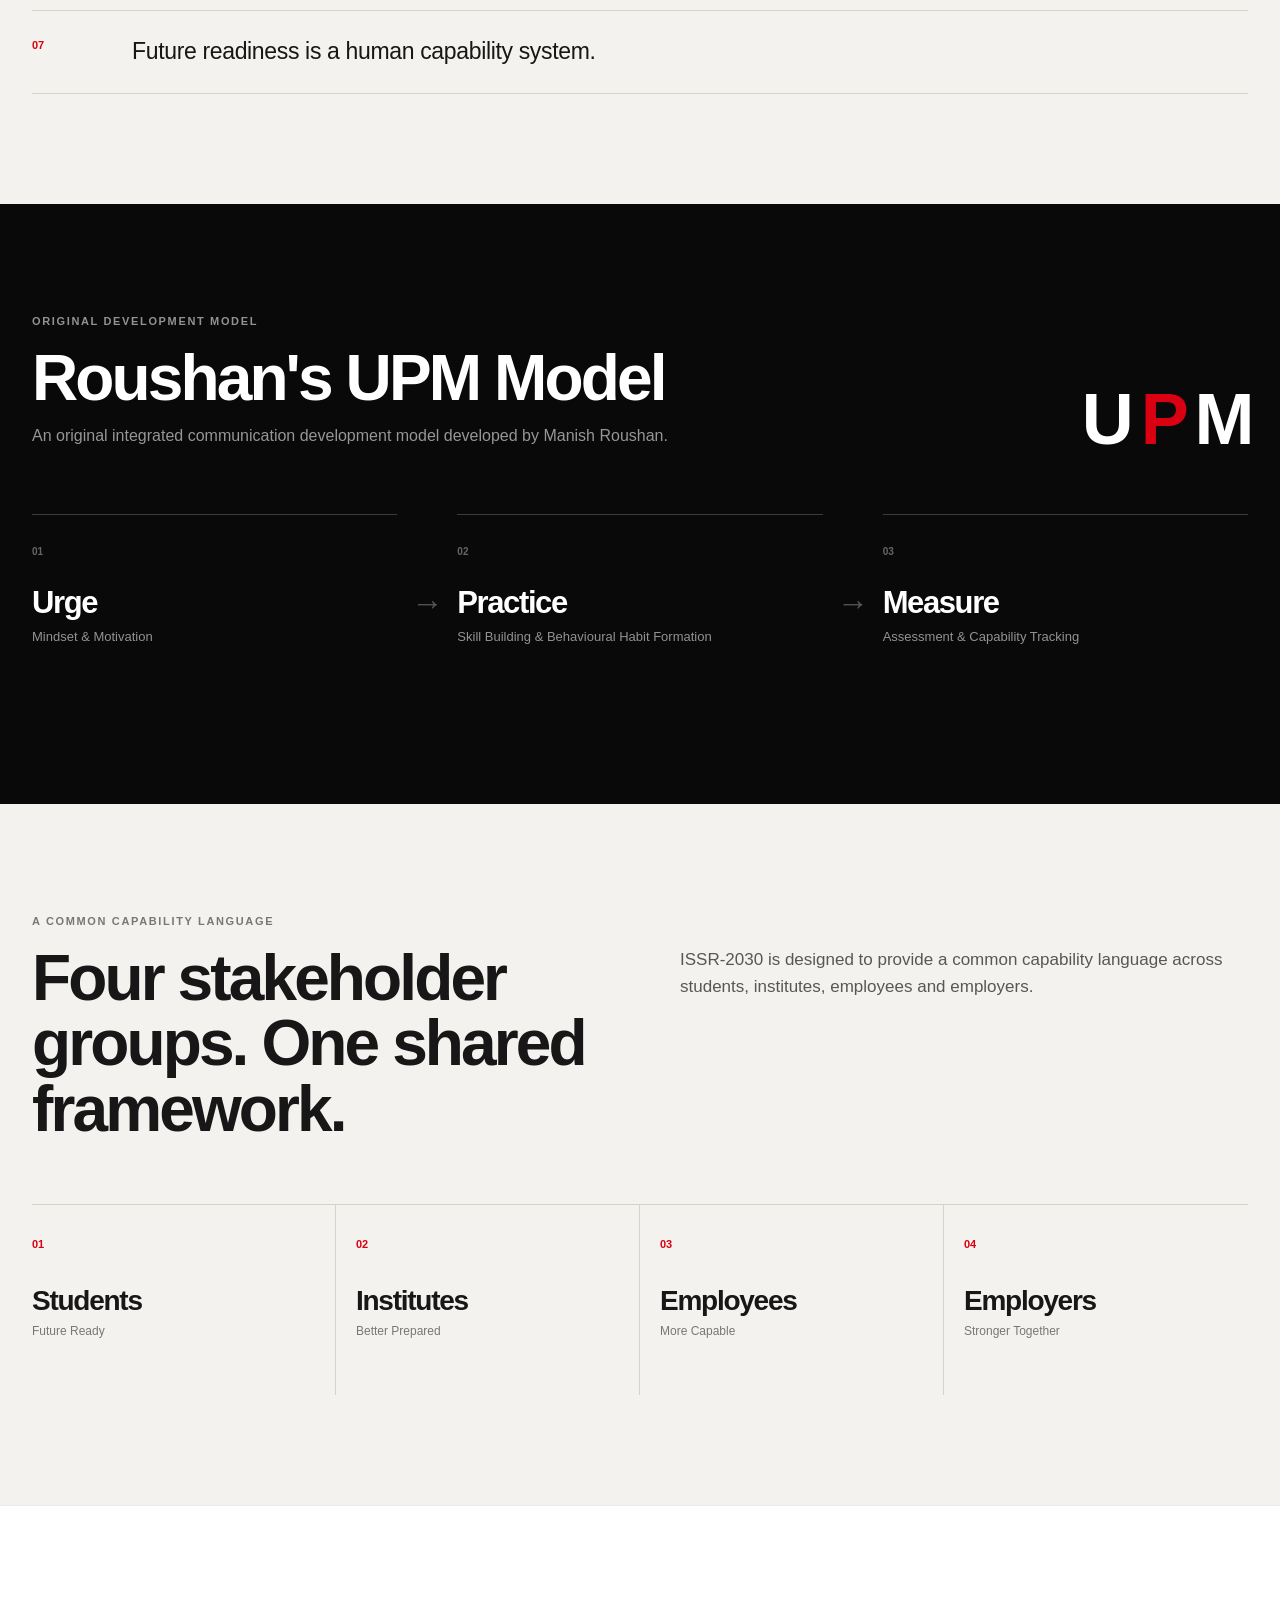
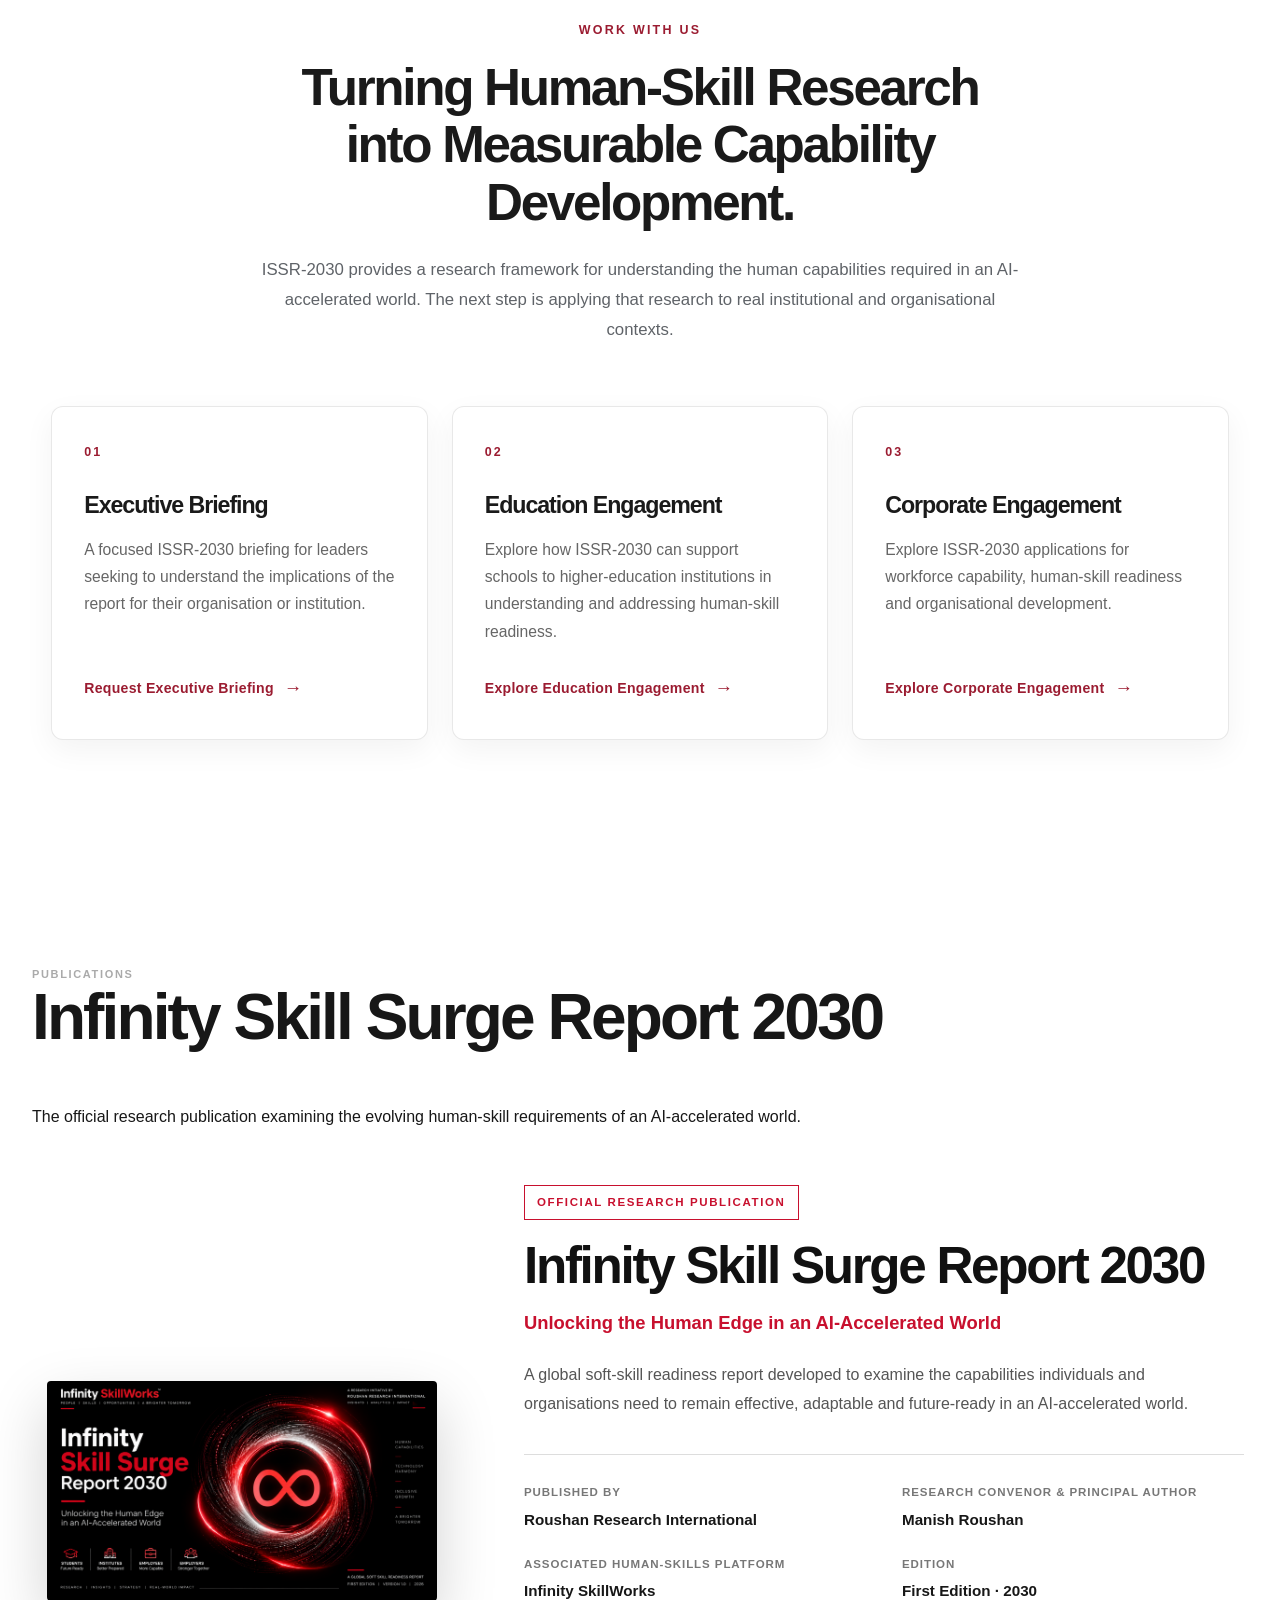
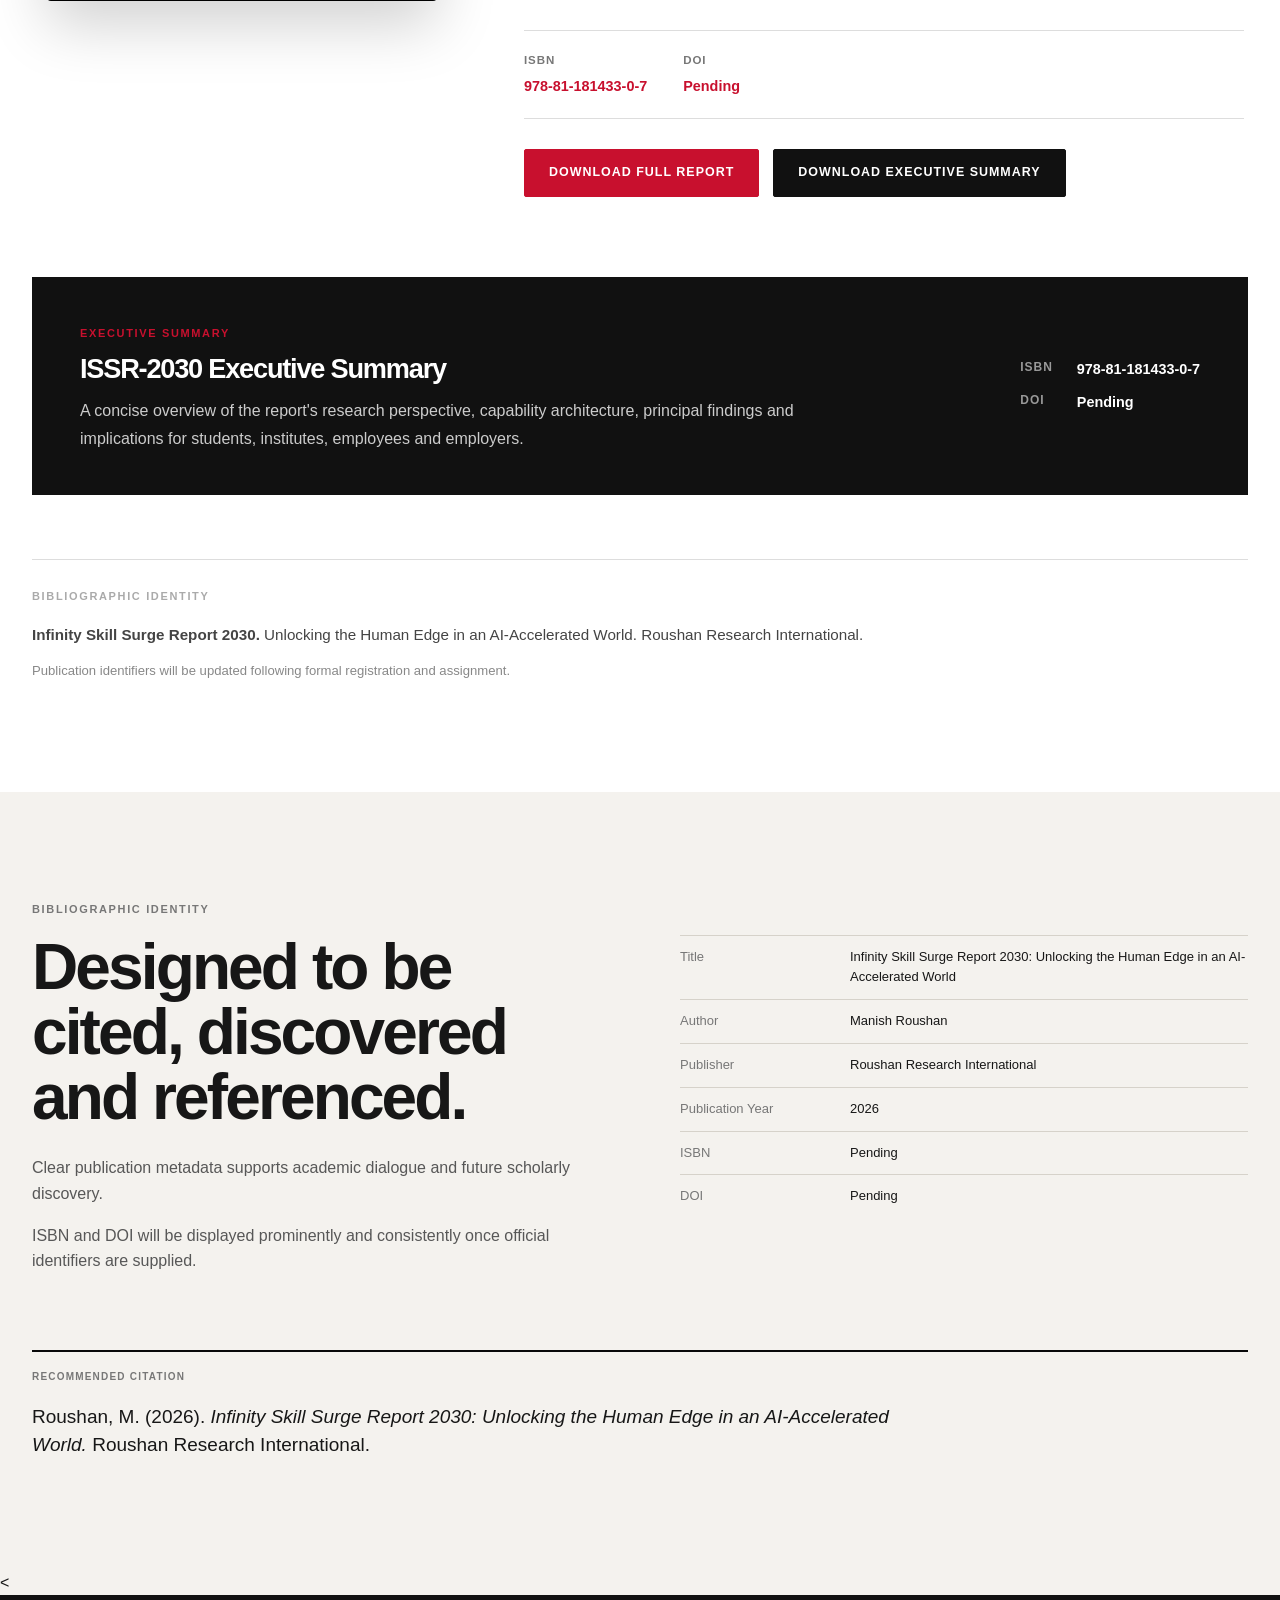
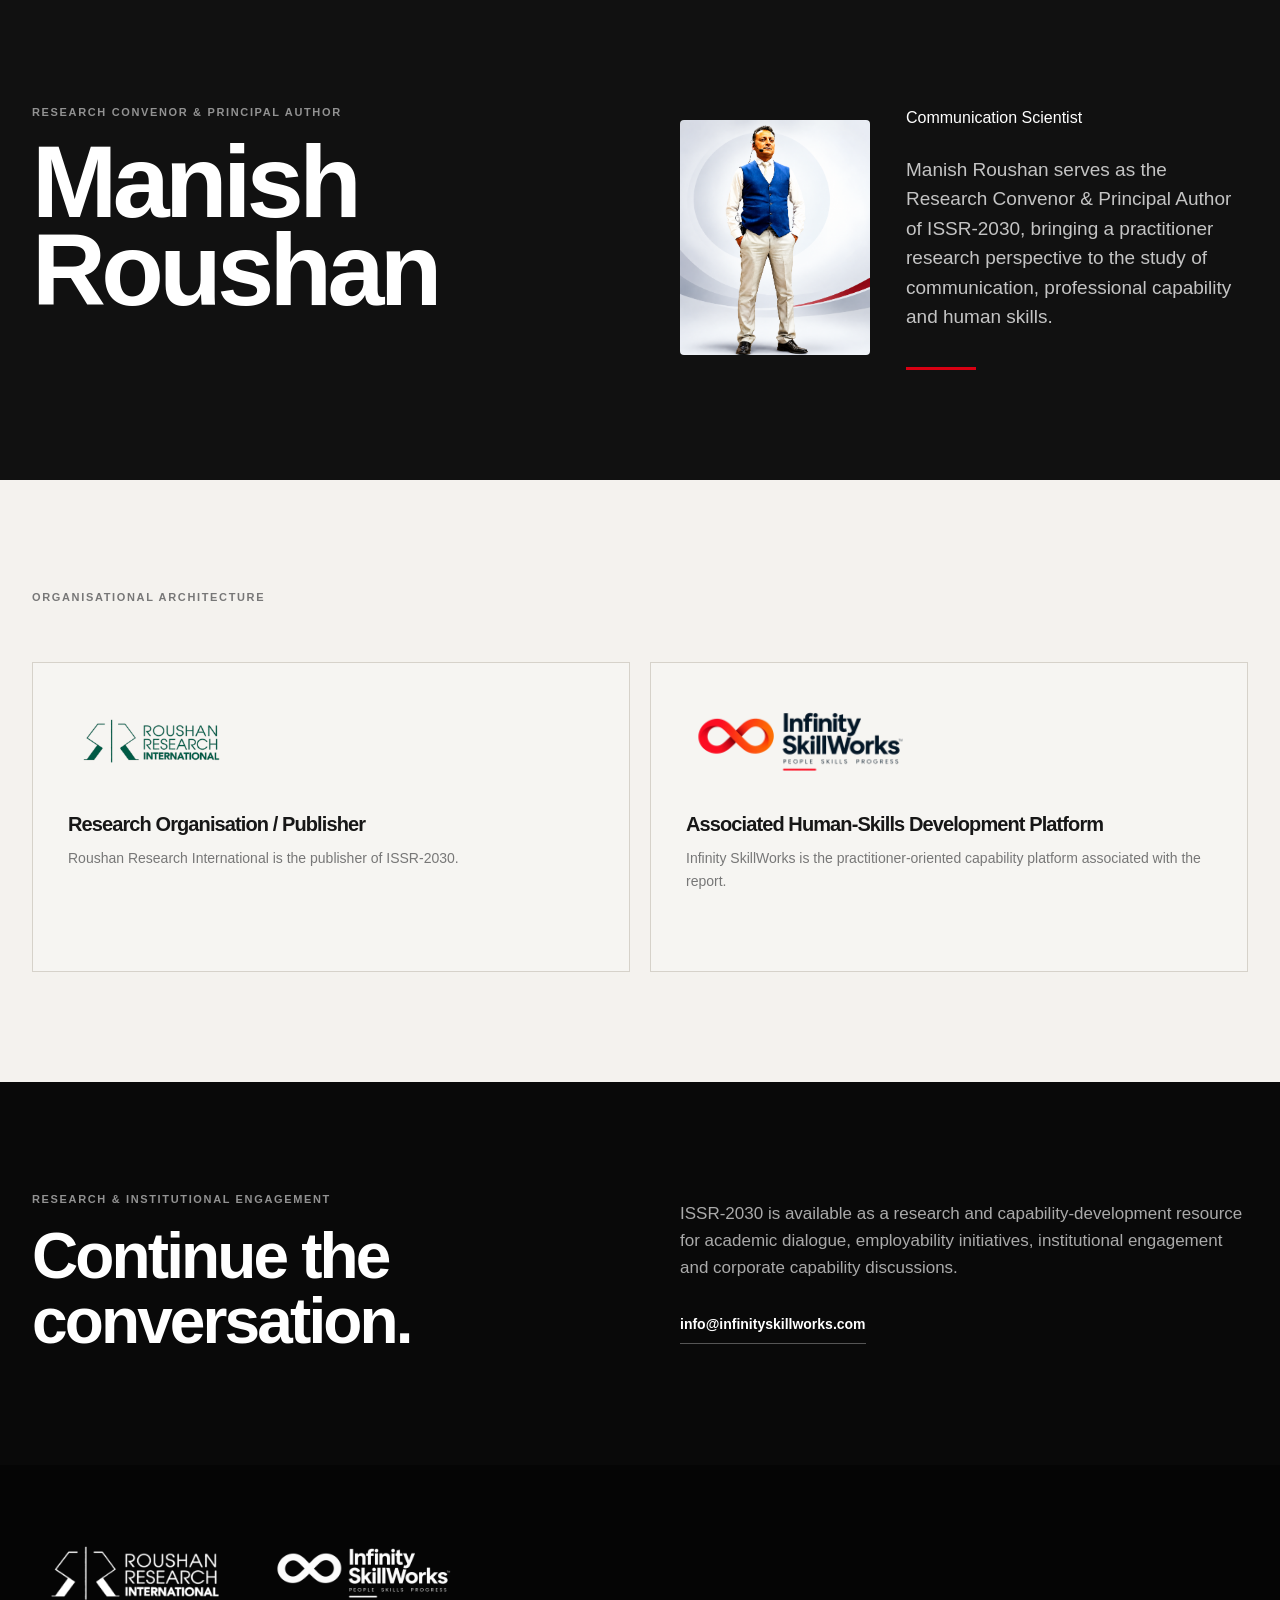
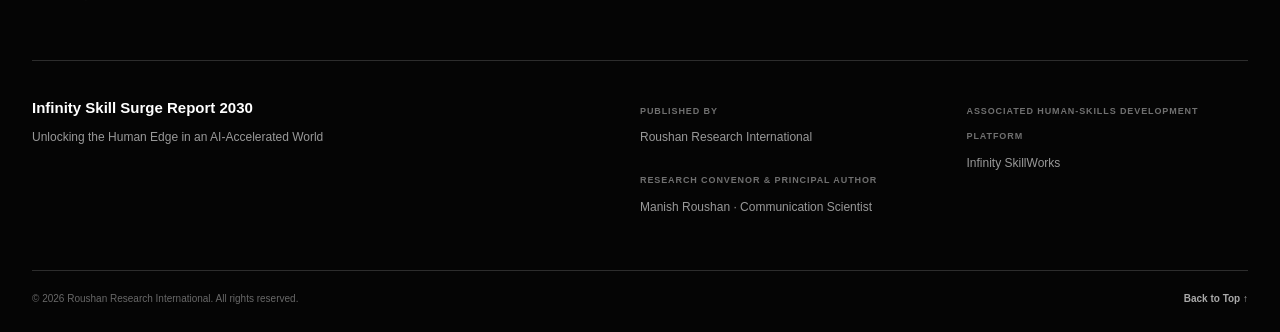
==== commit 7a5d0b6a: "Update index.html" ====
--- a/index.html
+++ b/index.html
@@ -1559,7 +1559,7 @@
 
                     <div>
                         <span>ISBN</span>
-                        <strong>Pending</strong>
+                        <strong>978-81-181433-0-7</strong>
                     </div>
 
                     <div>
@@ -1600,7 +1600,7 @@
 
             <div class="publication-secondary-meta">
                 <span>ISBN</span>
-                <strong>Pending</strong>
+                <strong>978-81-181433-0-7</strong>
 
                 <span>DOI</span>
                 <strong>Pending</strong>
@@ -2146,4 +2146,4 @@
 
 </body>
 
-</html>+</html>
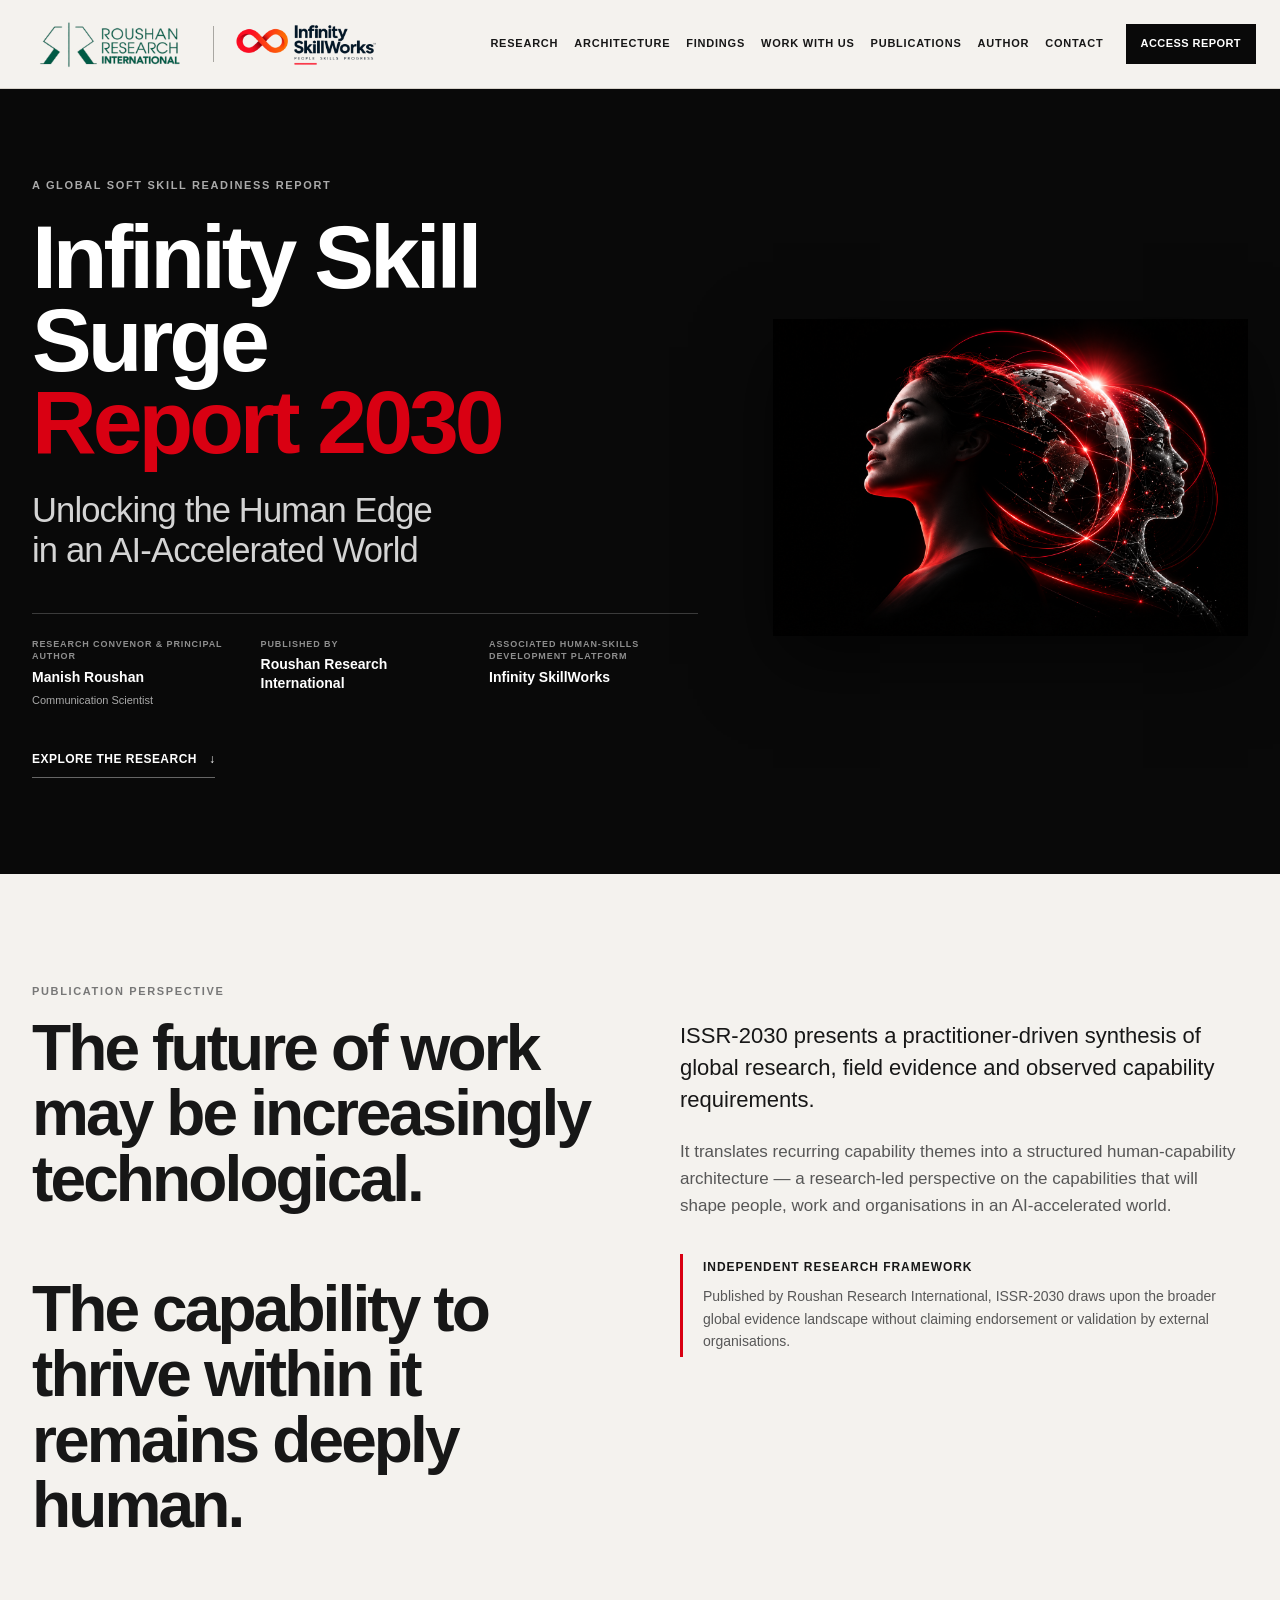
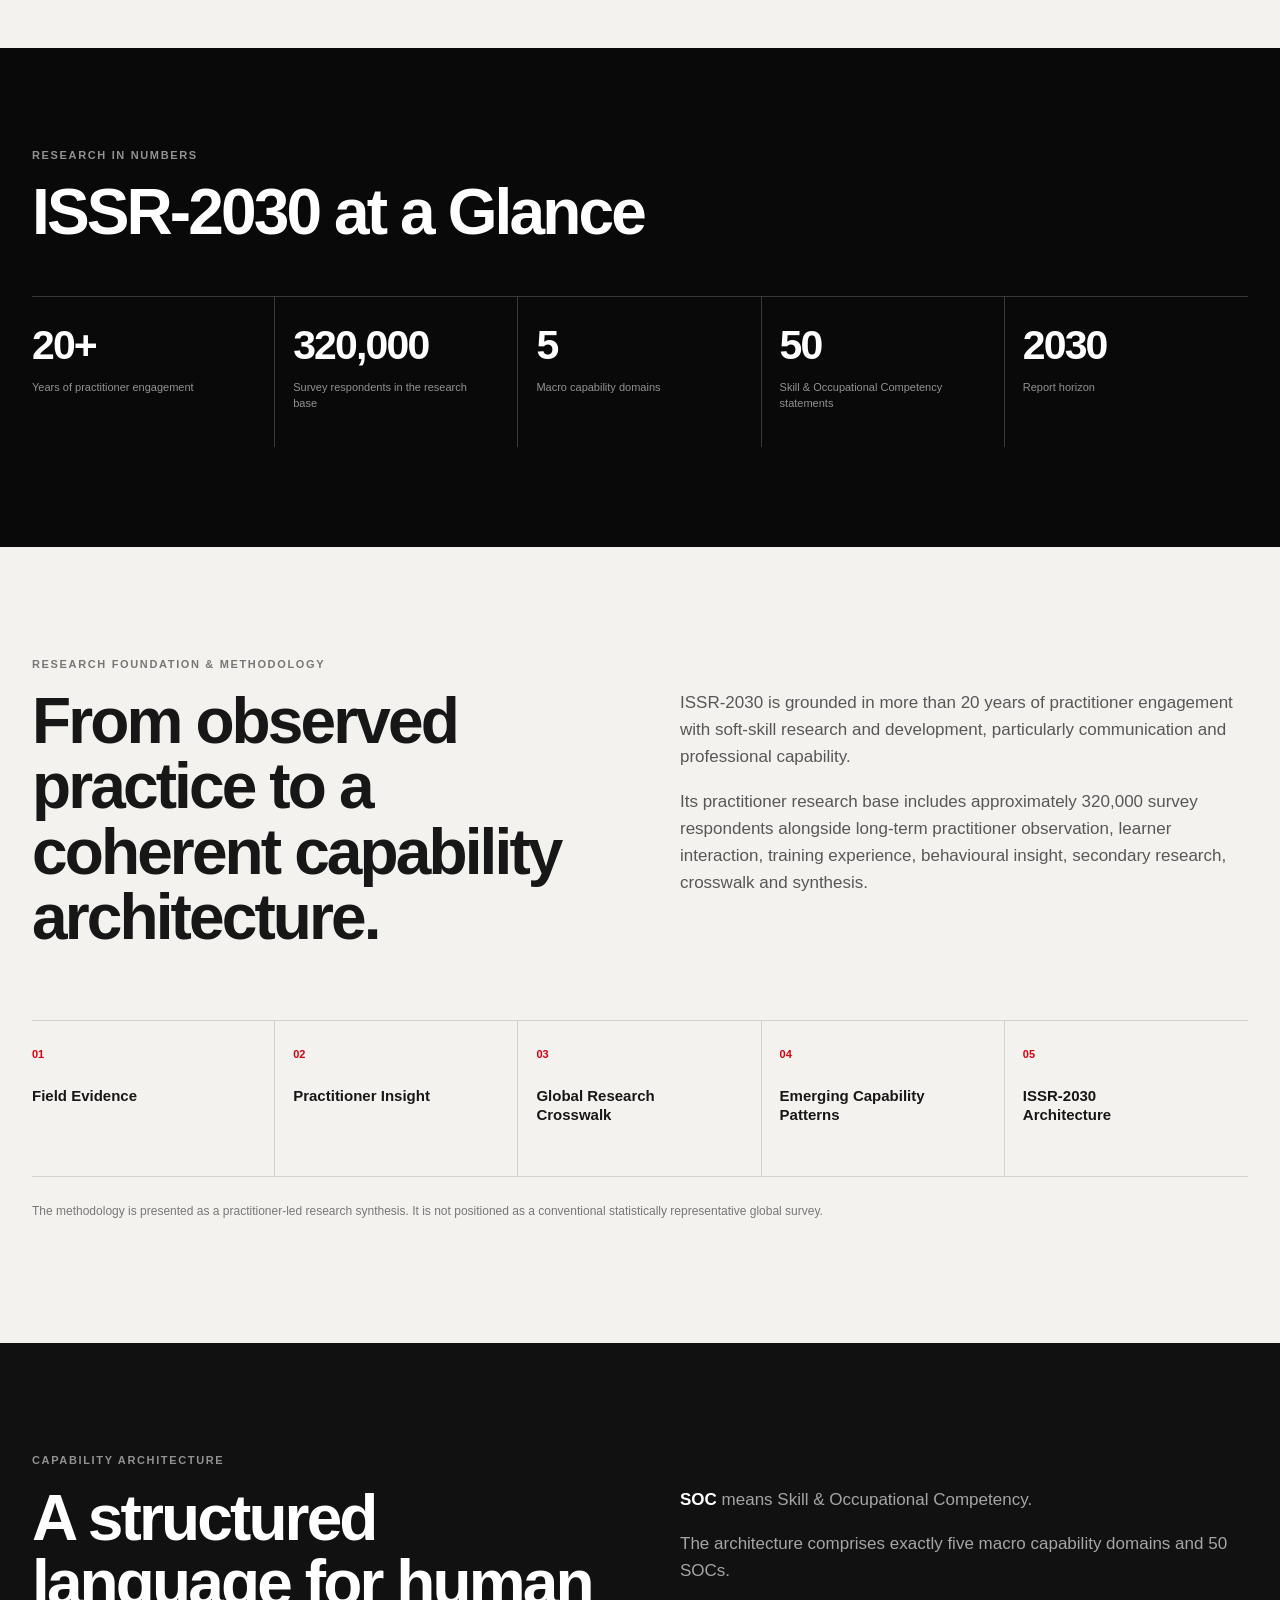
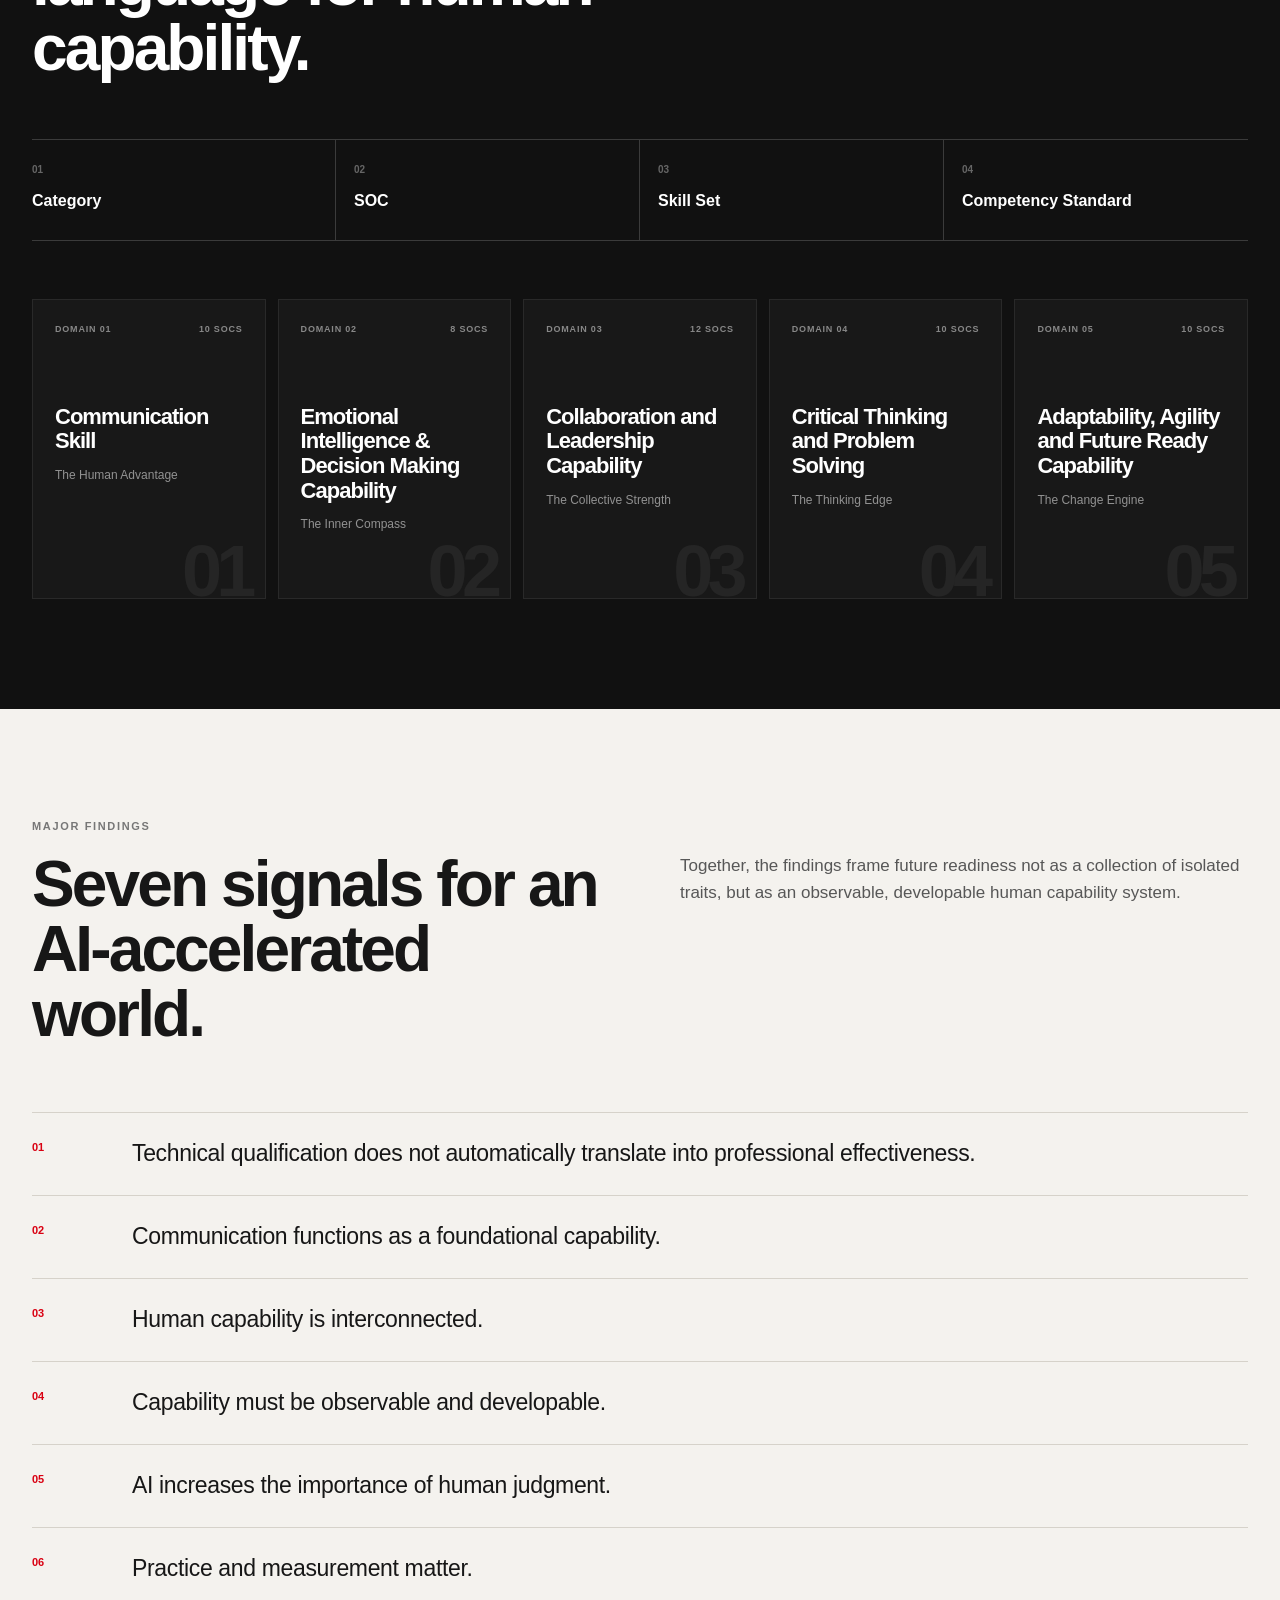
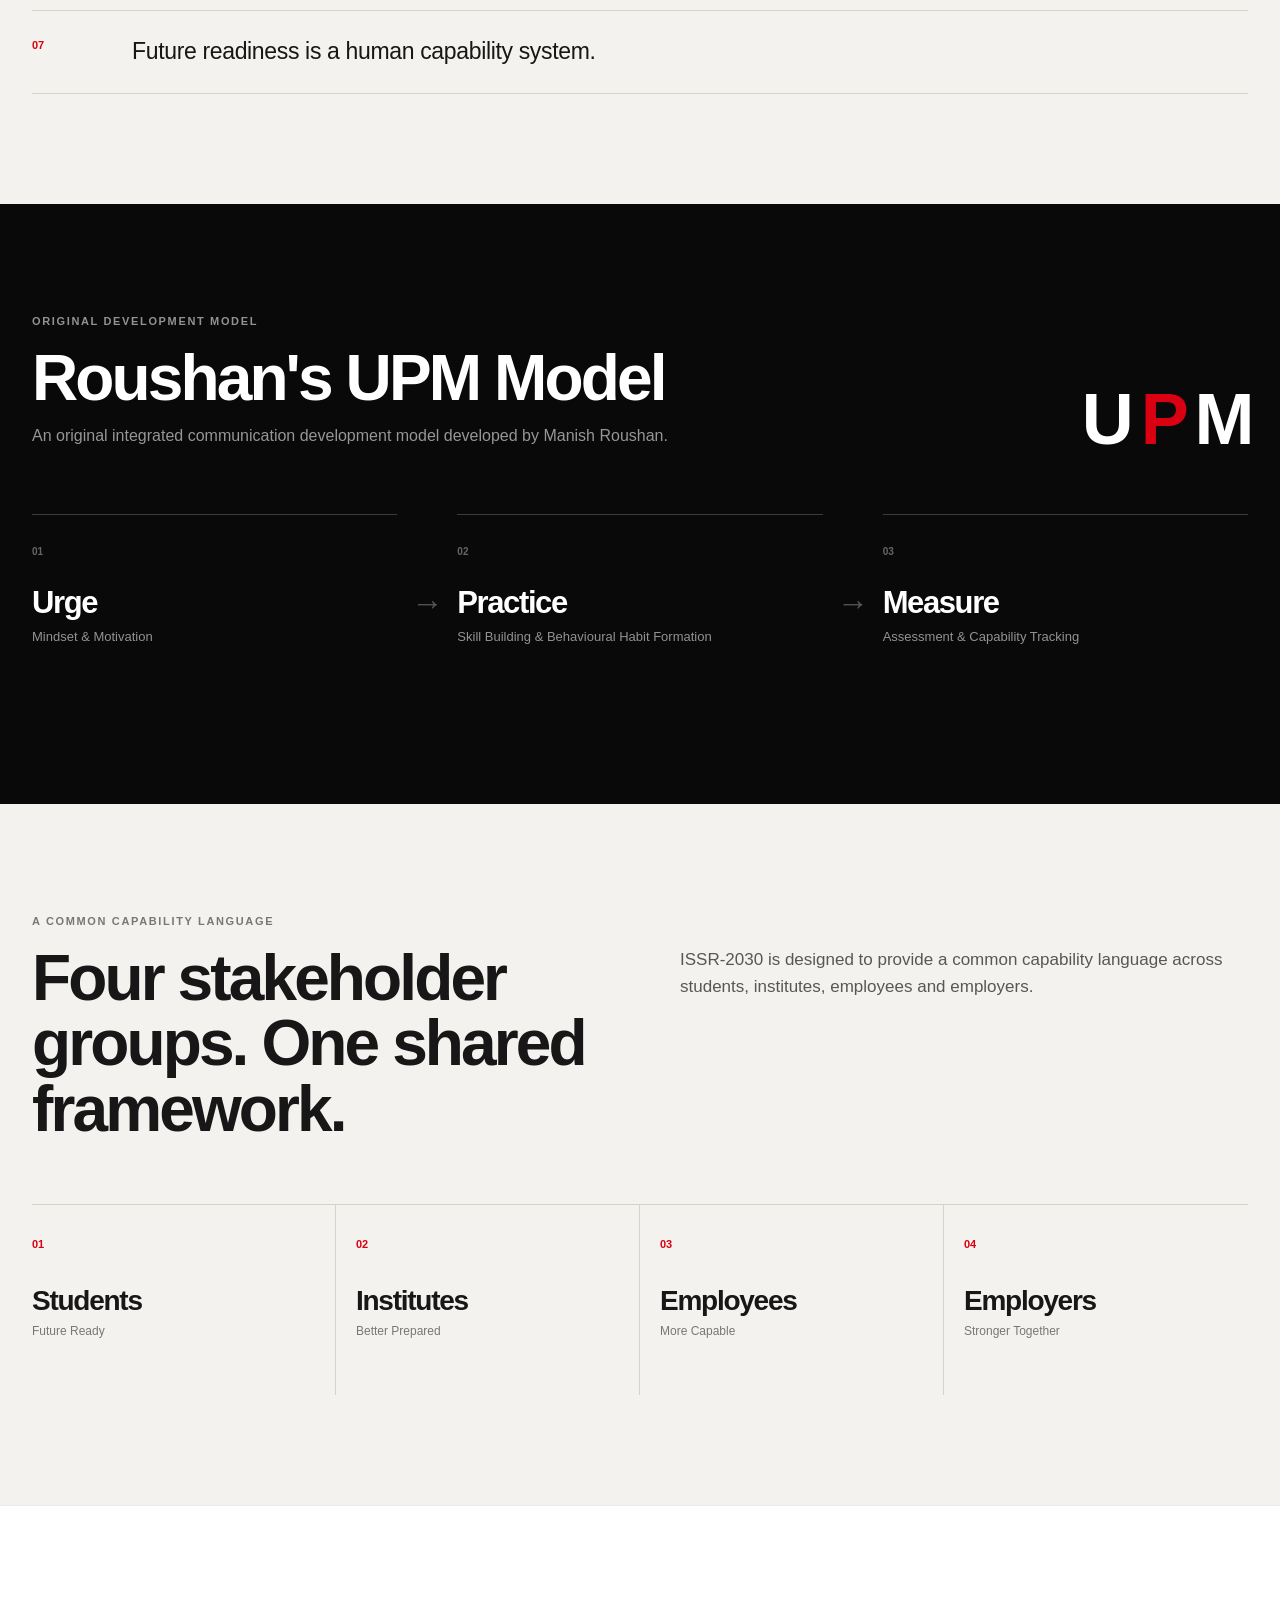
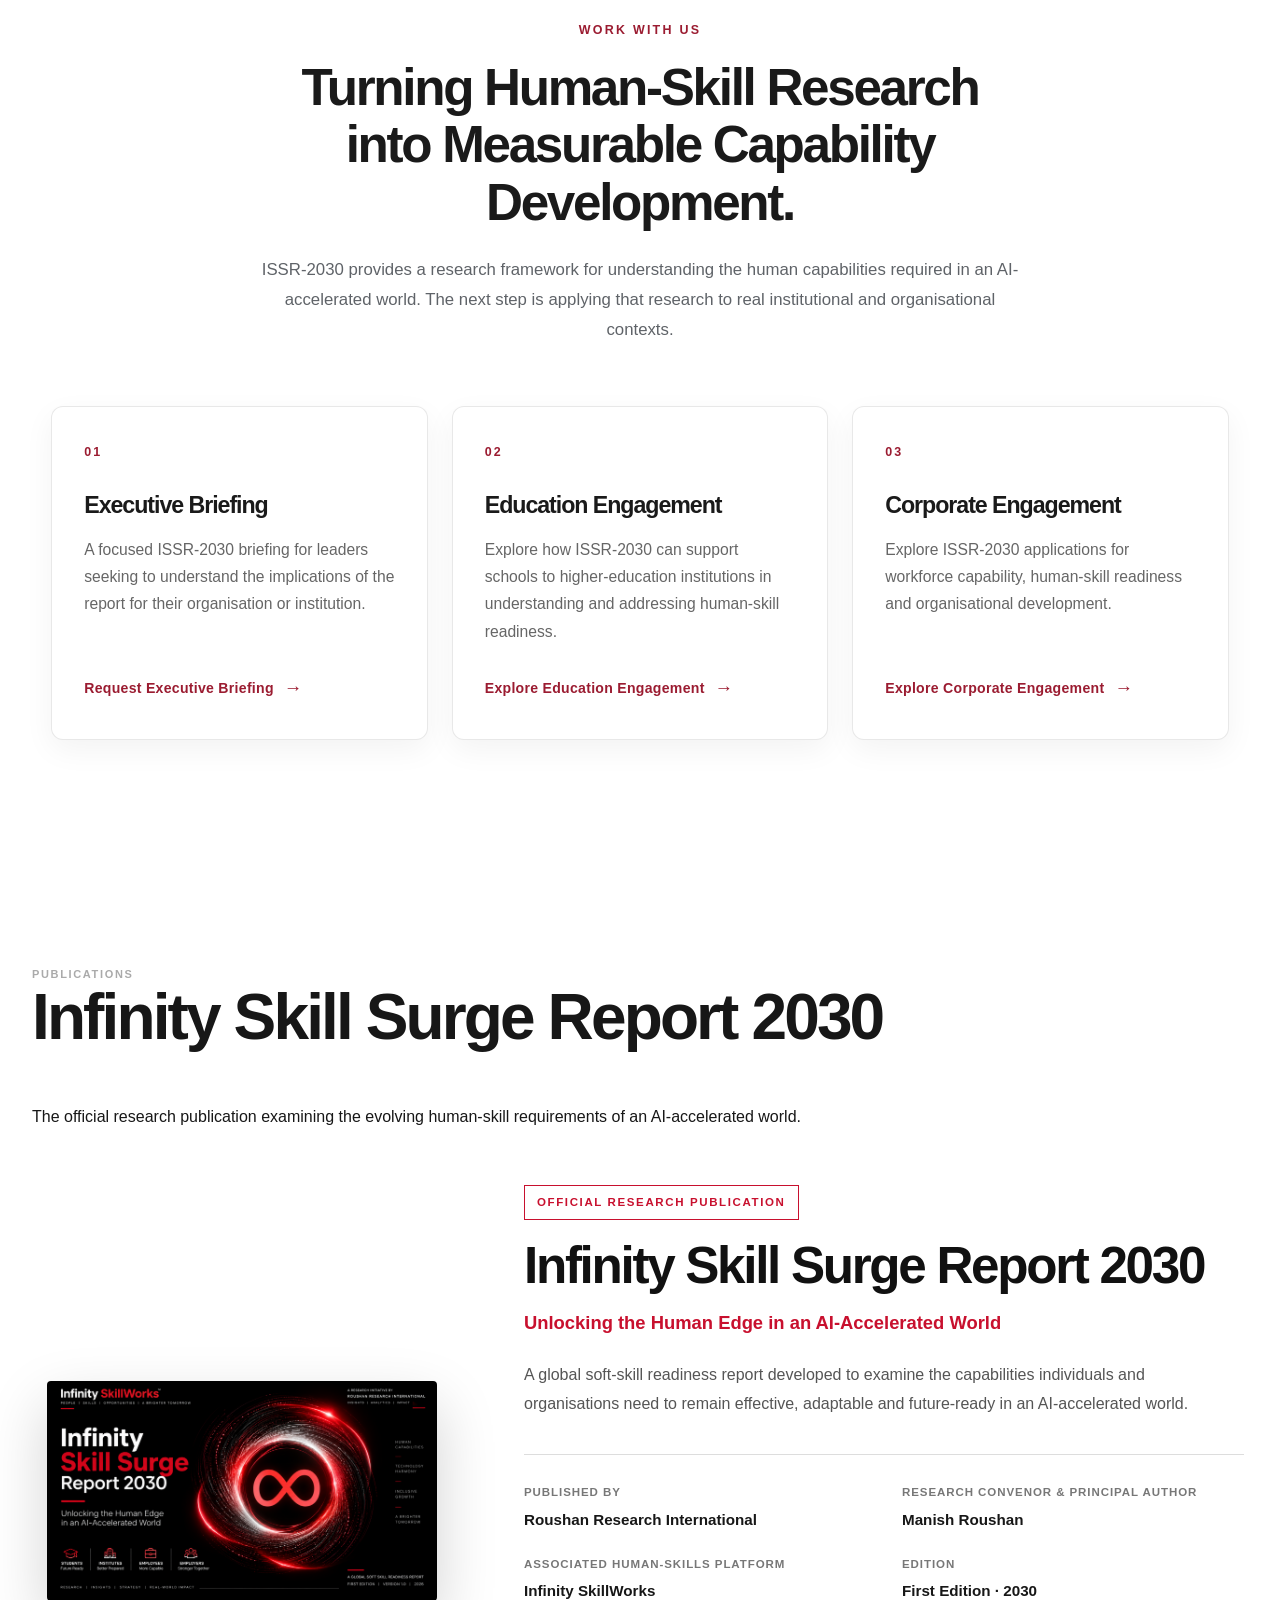
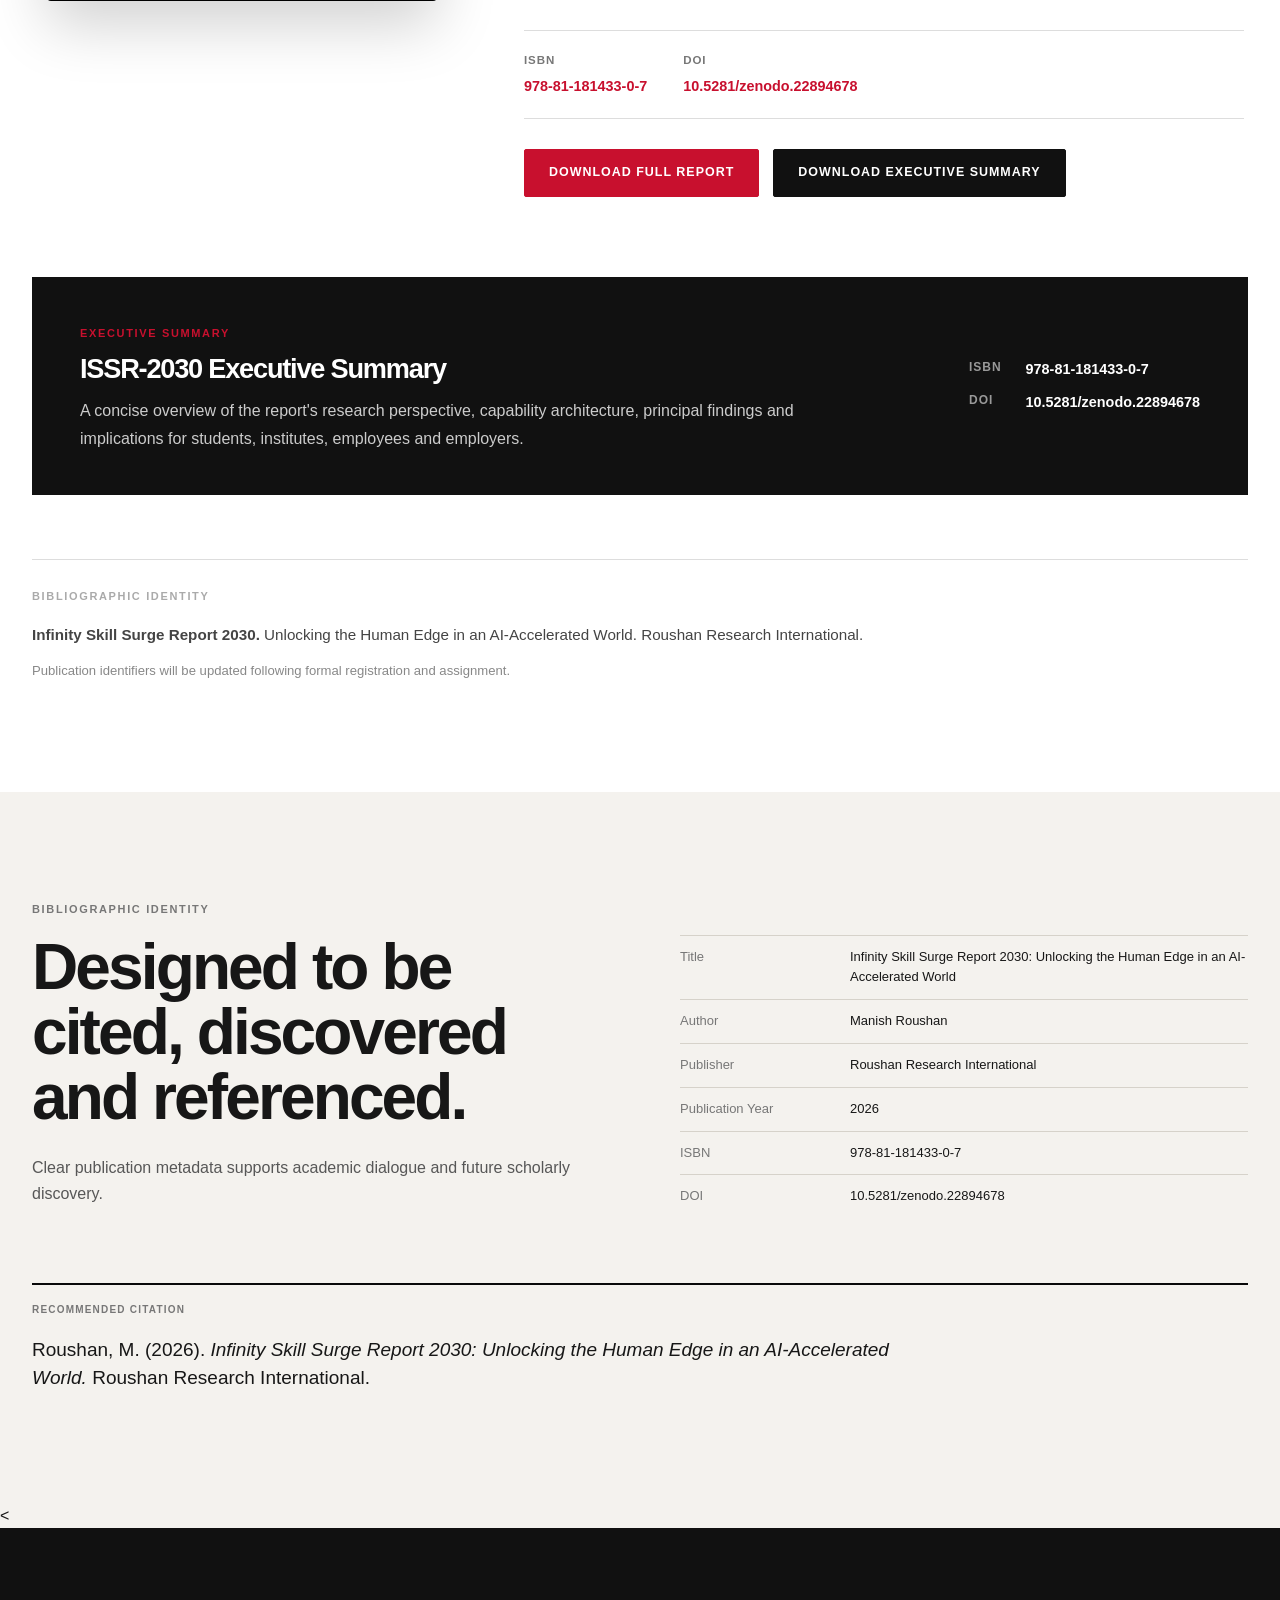
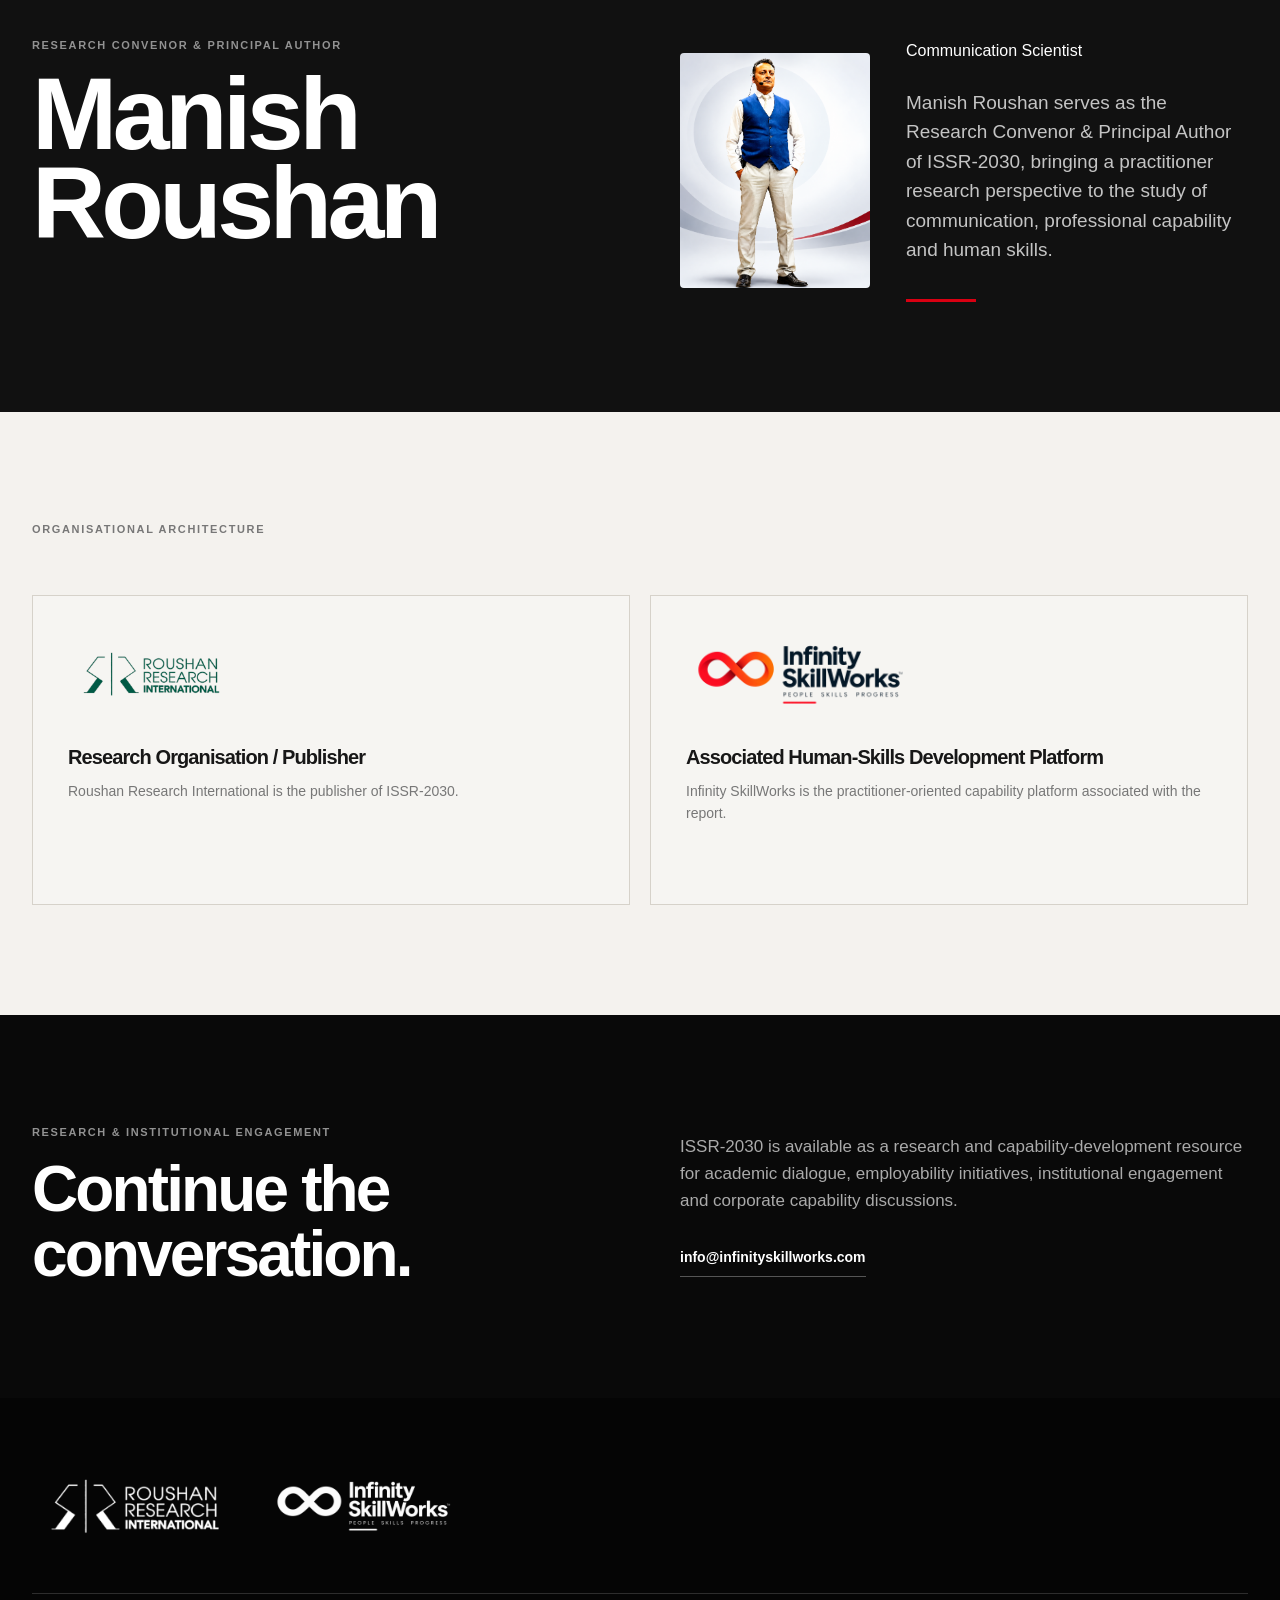
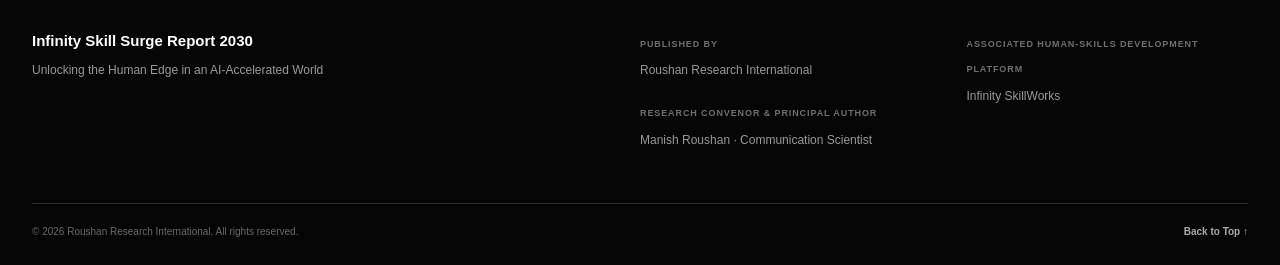
==== commit 89128f63: "Add files via upload" ====
--- a/index.html
+++ b/index.html
@@ -1564,7 +1564,7 @@
 
                     <div>
                         <span>DOI</span>
-                        <strong>Pending</strong>
+                        <strong>10.5281/zenodo.22894678</strong>
                     </div>
 
                 </div>
@@ -1603,7 +1603,7 @@
                 <strong>978-81-181433-0-7</strong>
 
                 <span>DOI</span>
-                <strong>Pending</strong>
+                <strong>10.5281/zenodo.22894678</strong>
             </div>
 
         </div>
@@ -1666,13 +1666,7 @@
                 </p>
 
 
-                <p>
-
-                    ISBN and DOI will be displayed prominently
-                    and consistently once official identifiers
-                    are supplied.
-
-                </p>
+                
 
             </div>
 
@@ -1746,7 +1740,7 @@
                         </dt>
 
                         <dd>
-                            Pending
+                            978-81-181433-0-7
                         </dd>
 
                     </div>
@@ -1759,7 +1753,7 @@
                         </dt>
 
                         <dd>
-                            Pending
+                            10.5281/zenodo.22894678
                         </dd>
 
                     </div>
@@ -2146,4 +2140,4 @@
 
 </body>
 
-</html>
+</html>
